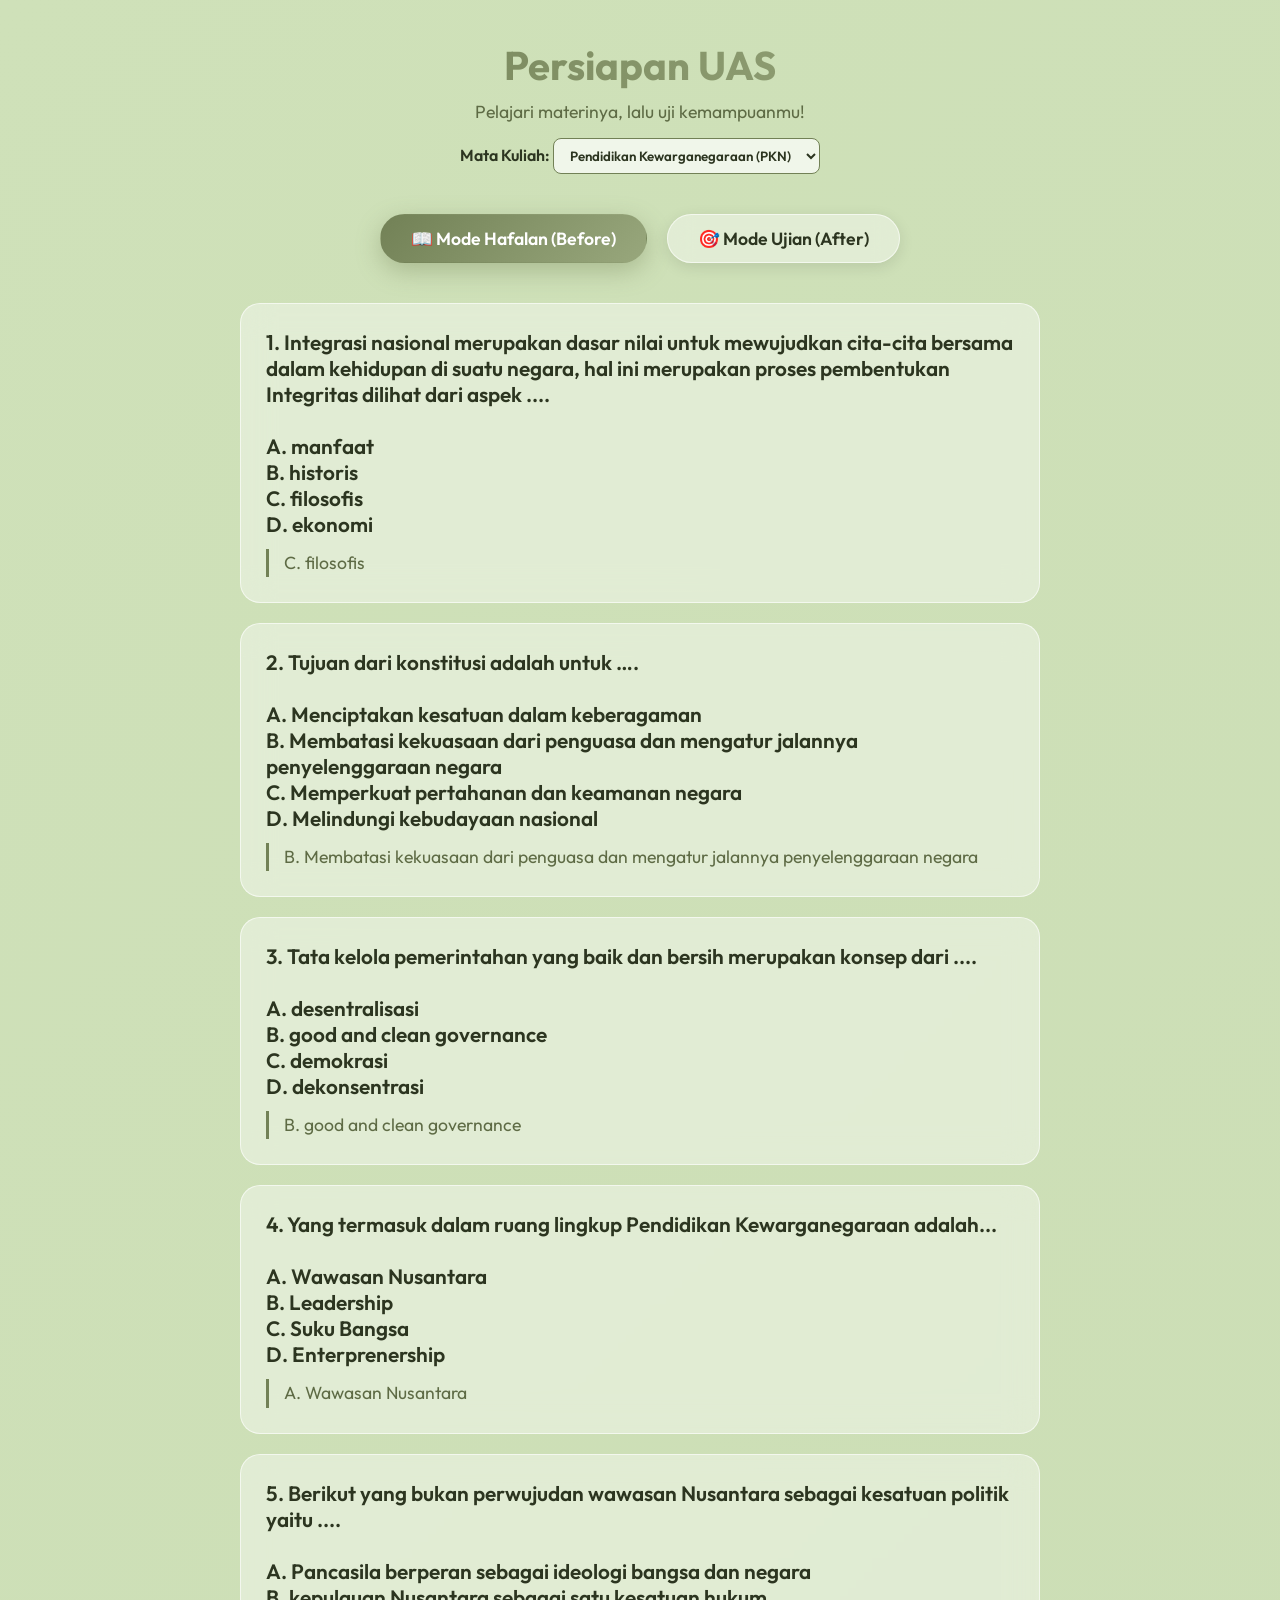
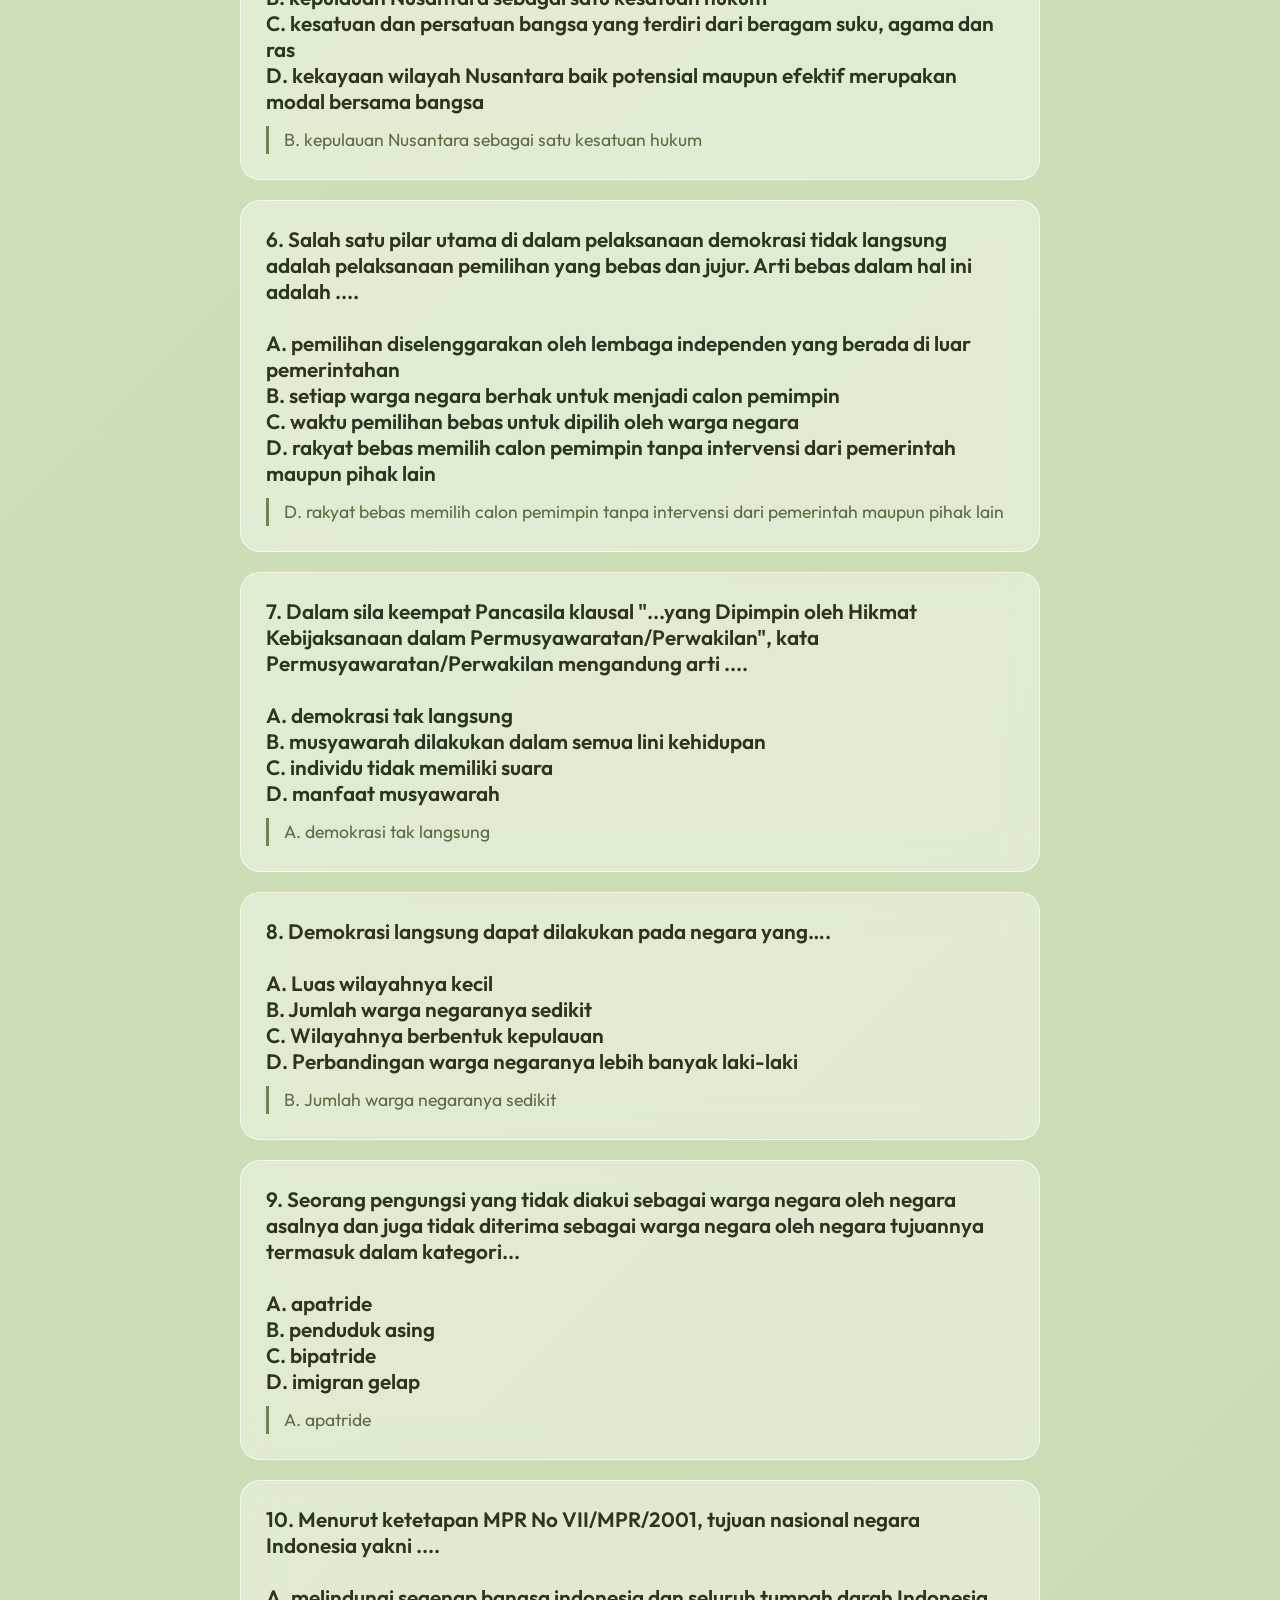
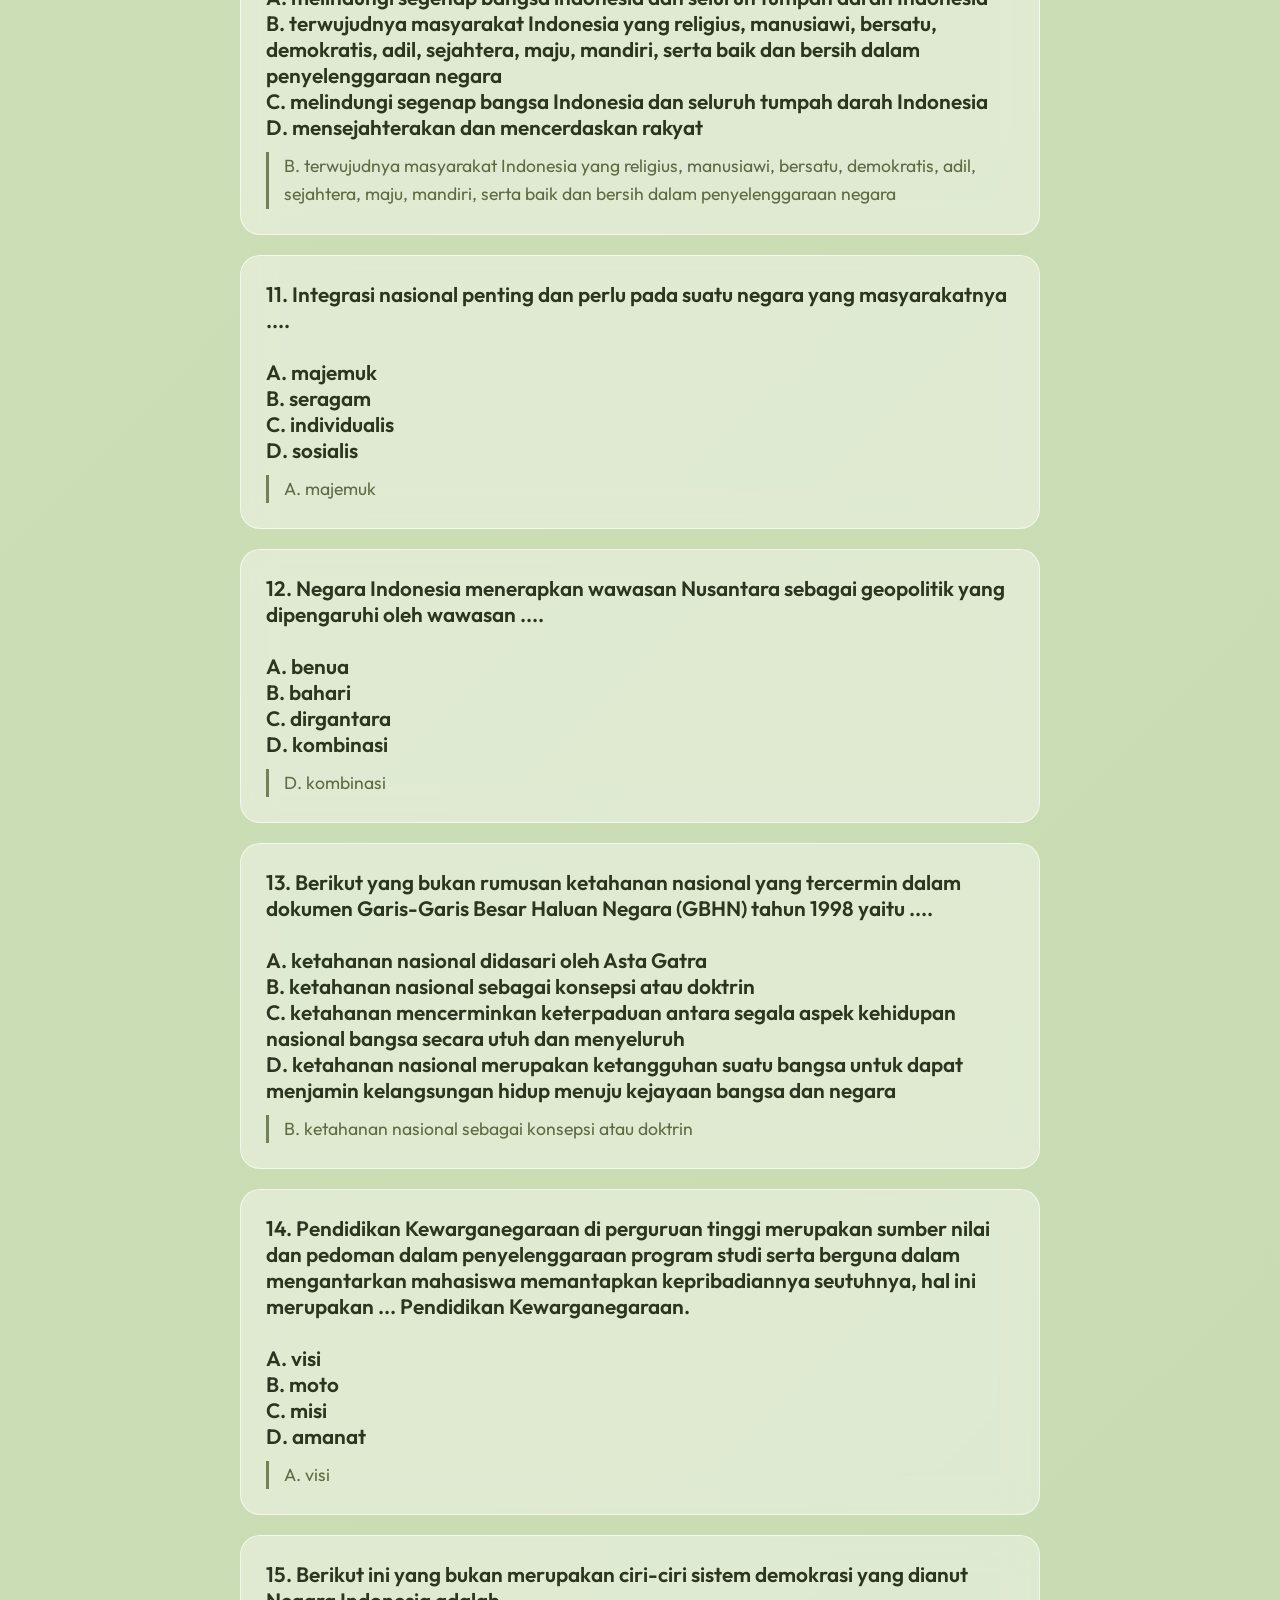
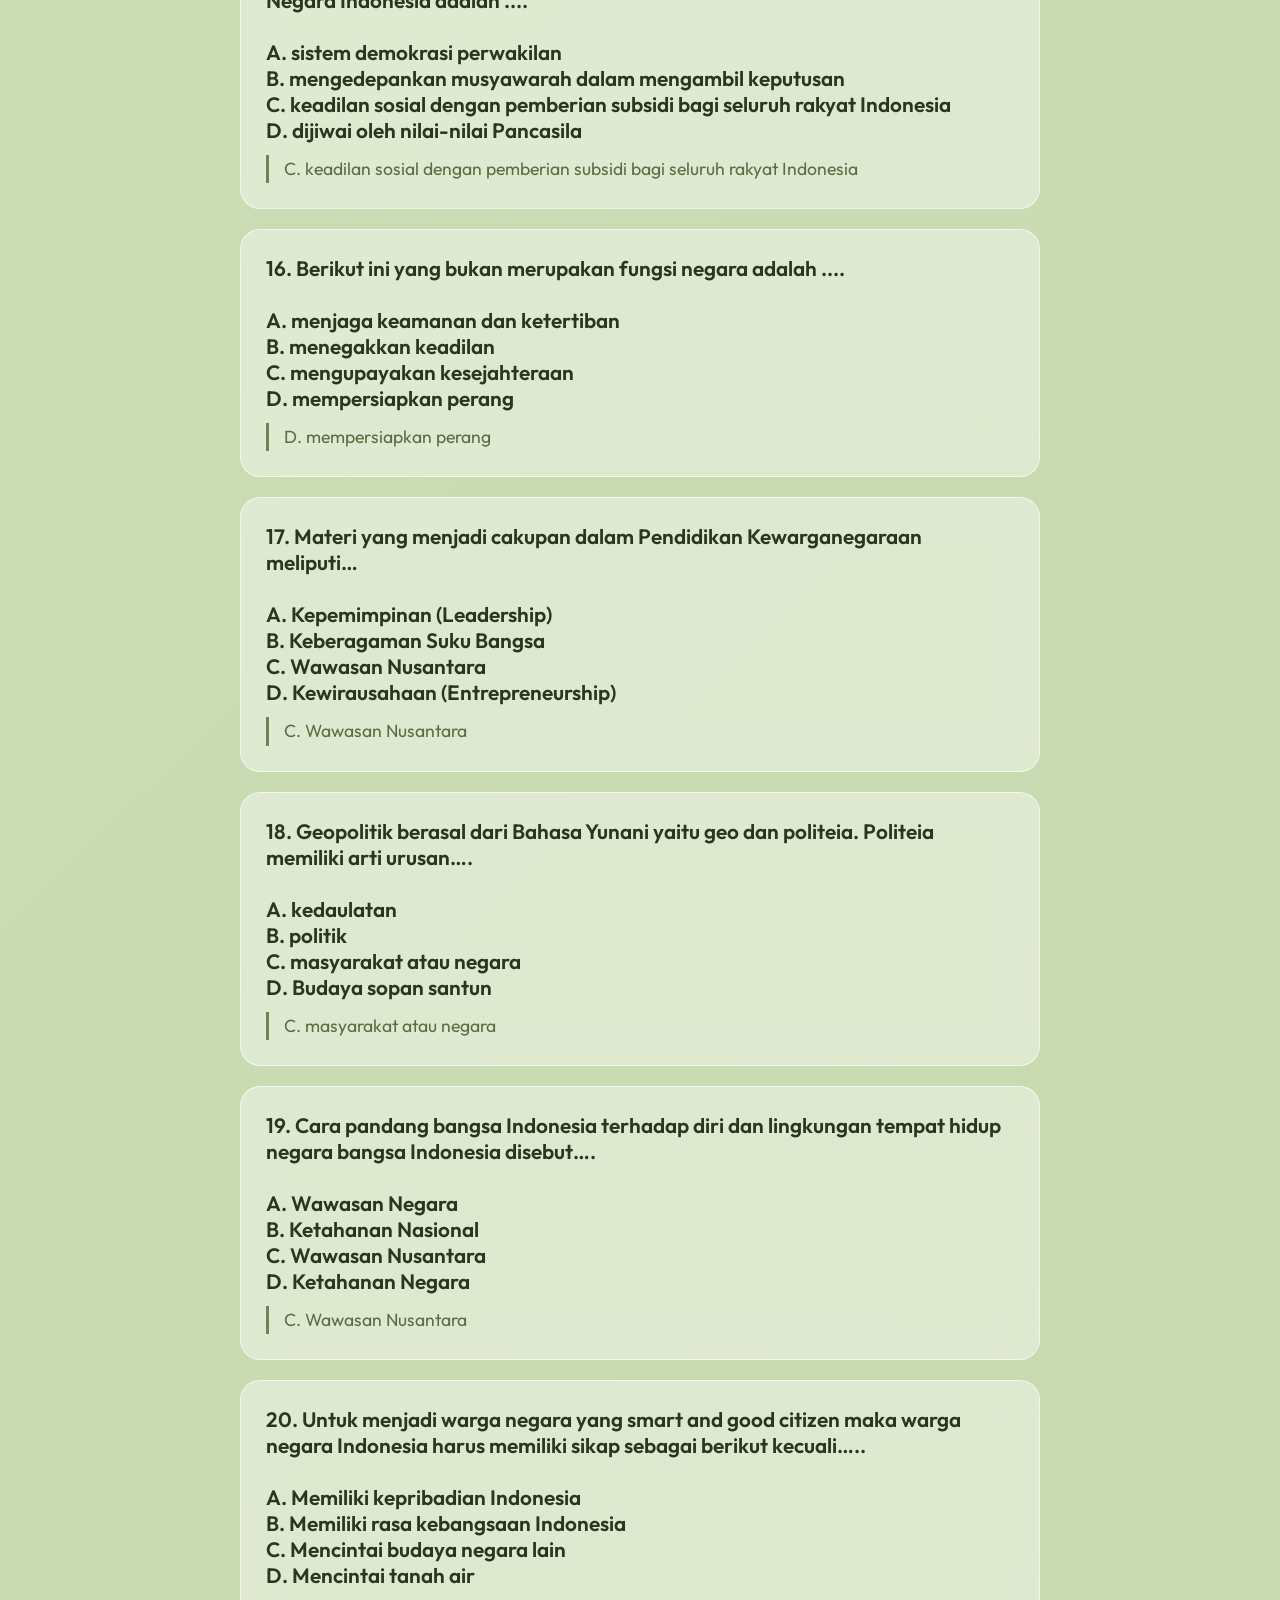
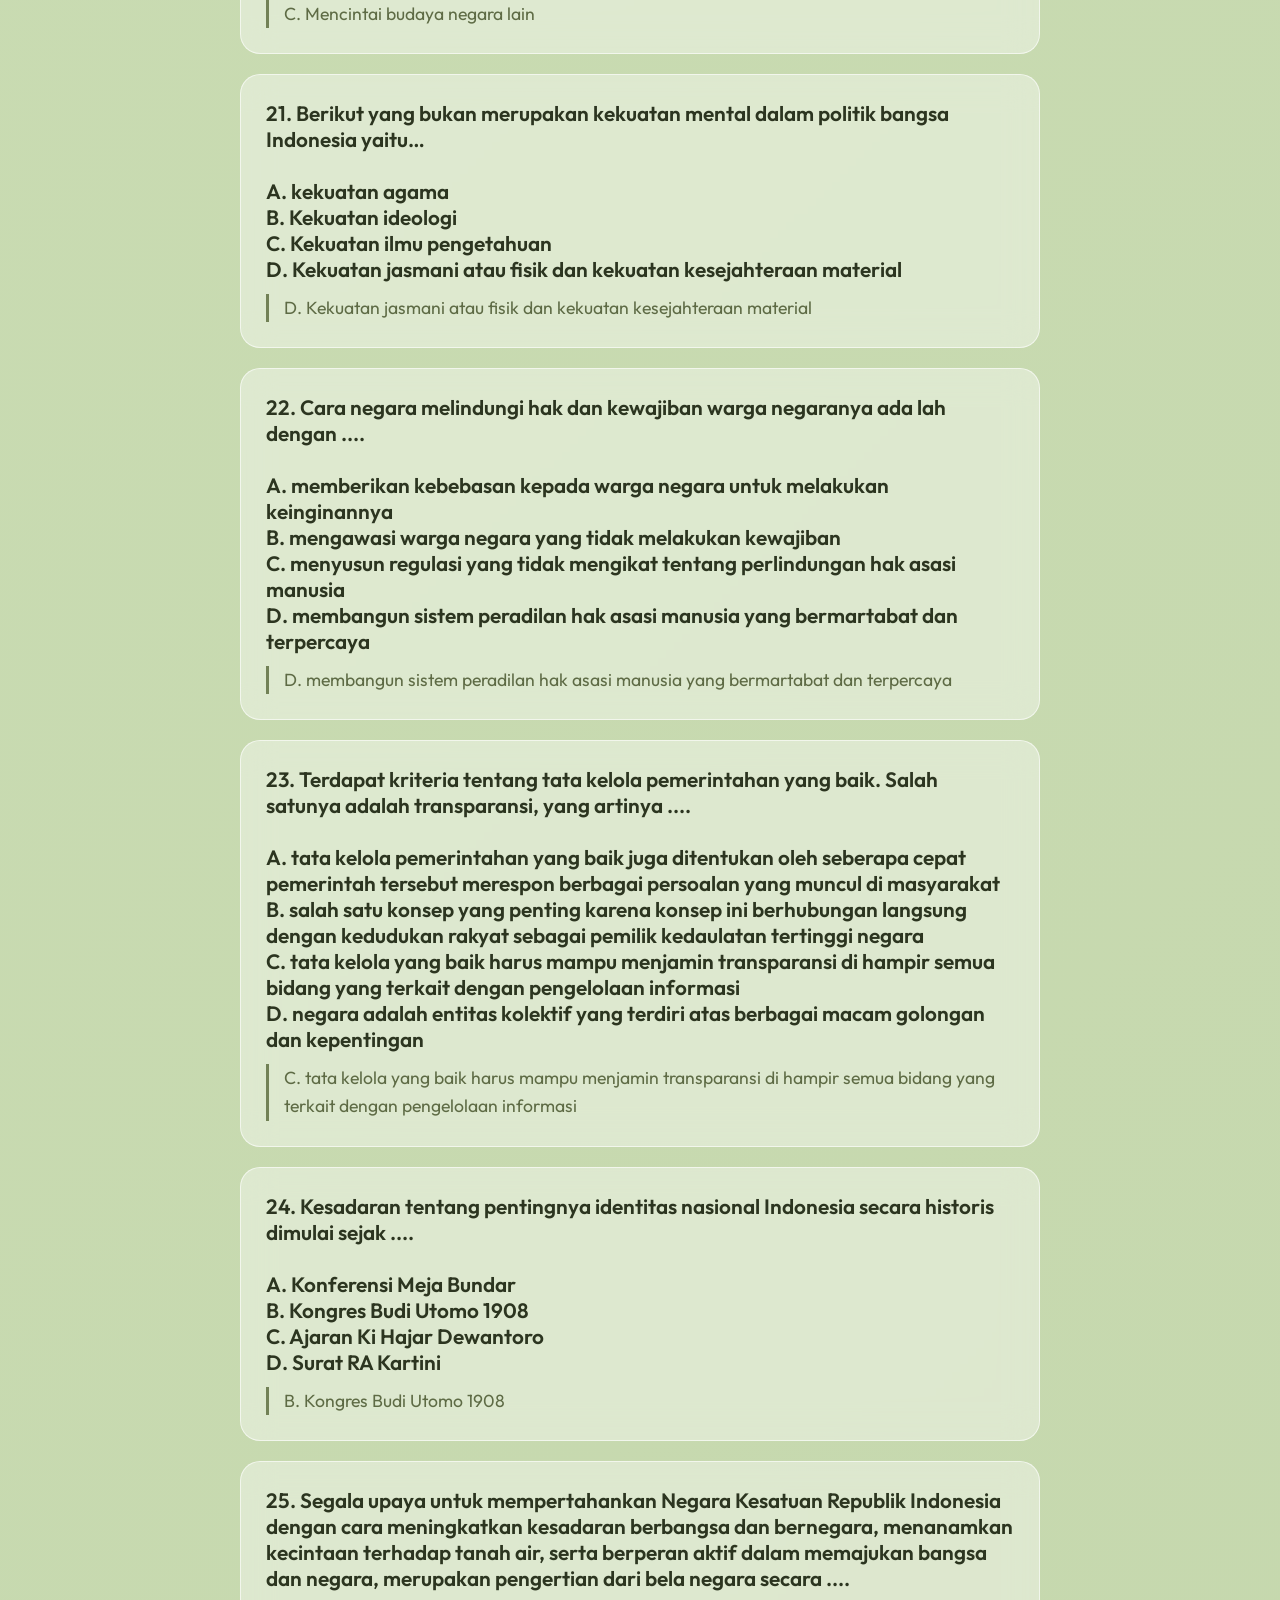
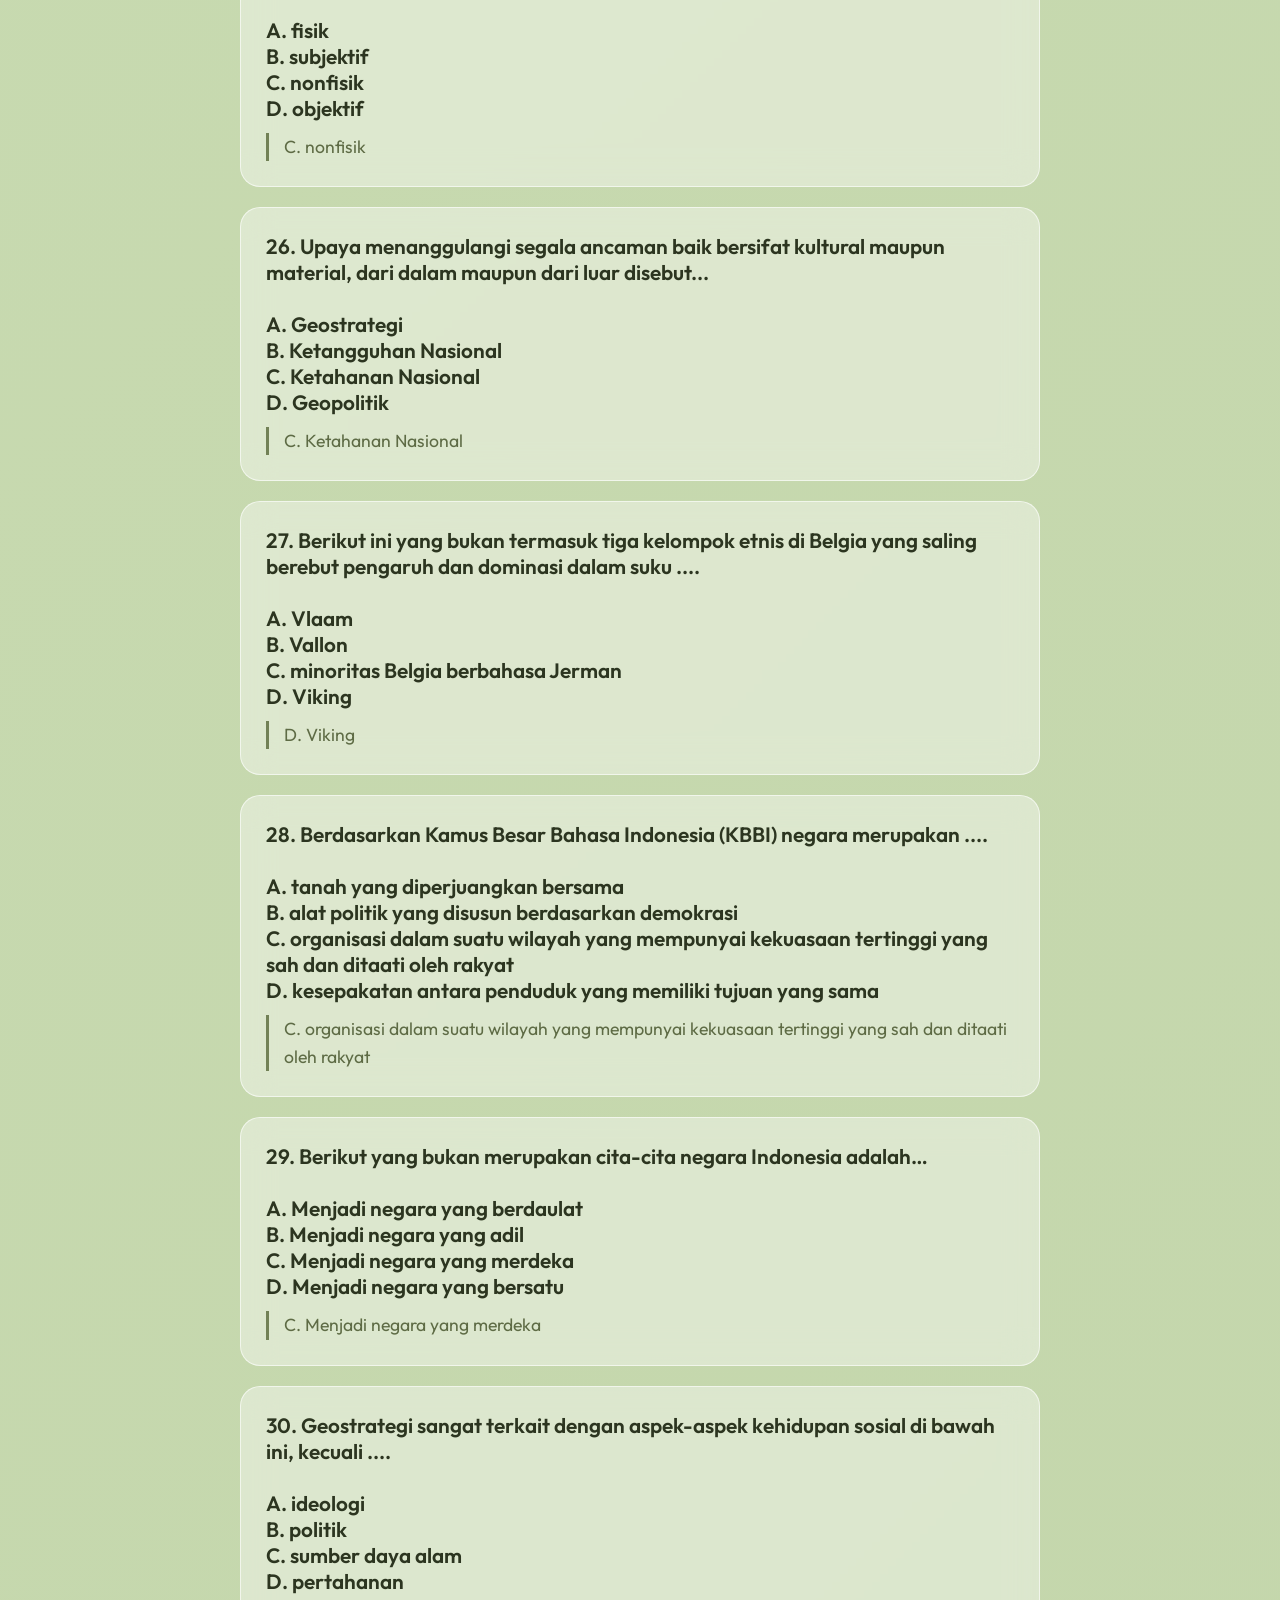
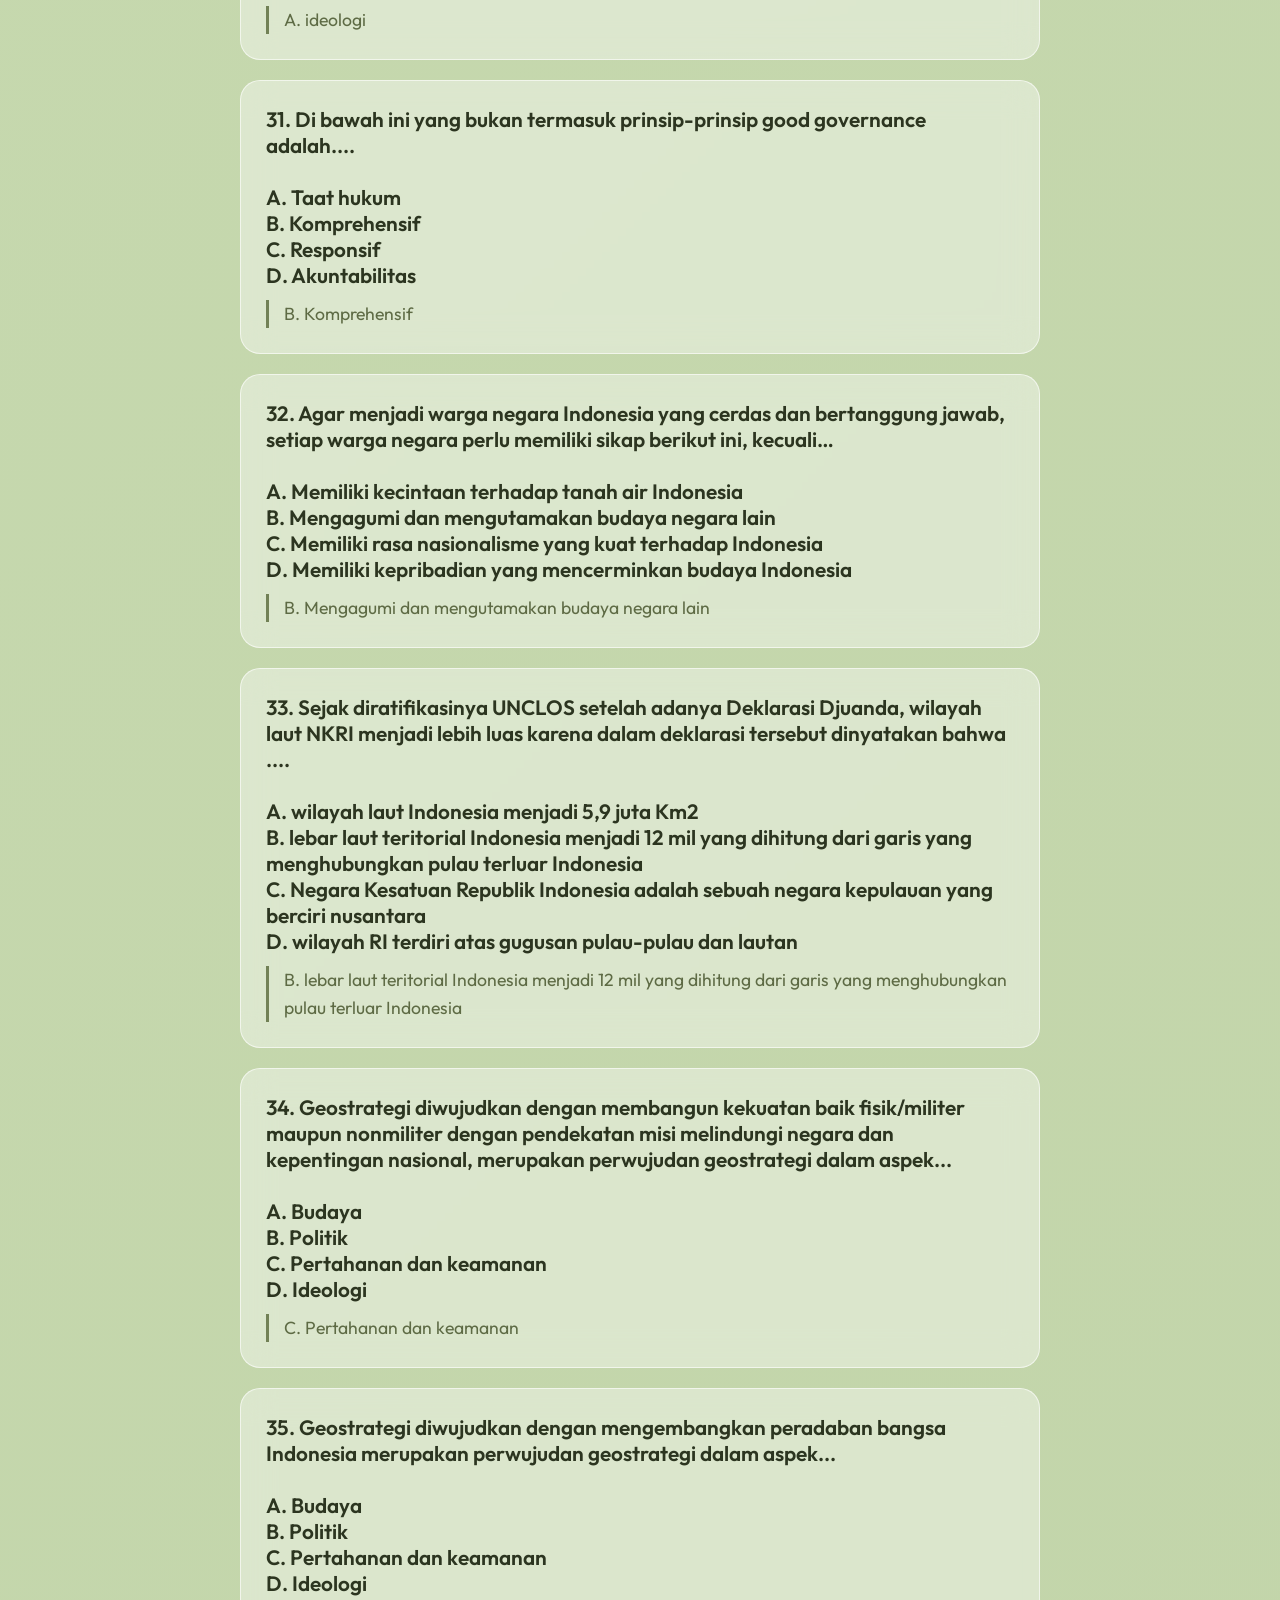
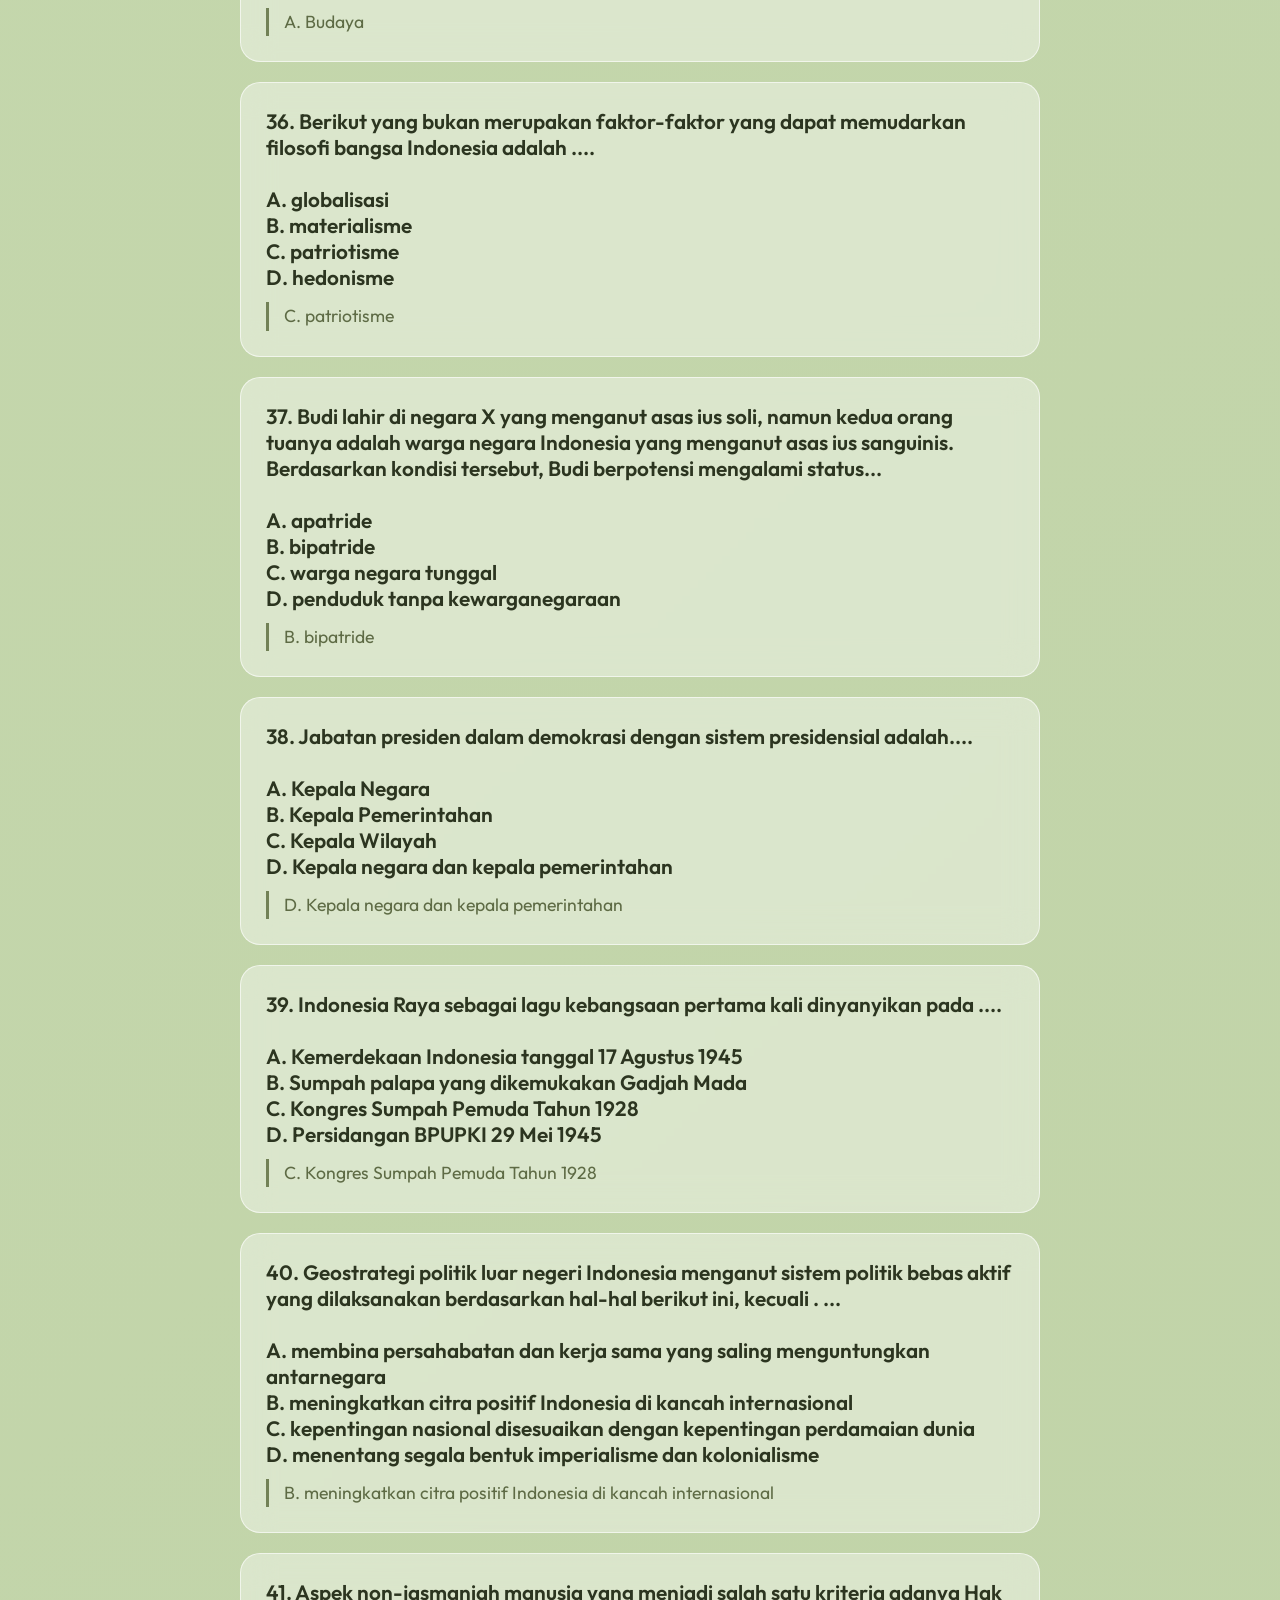
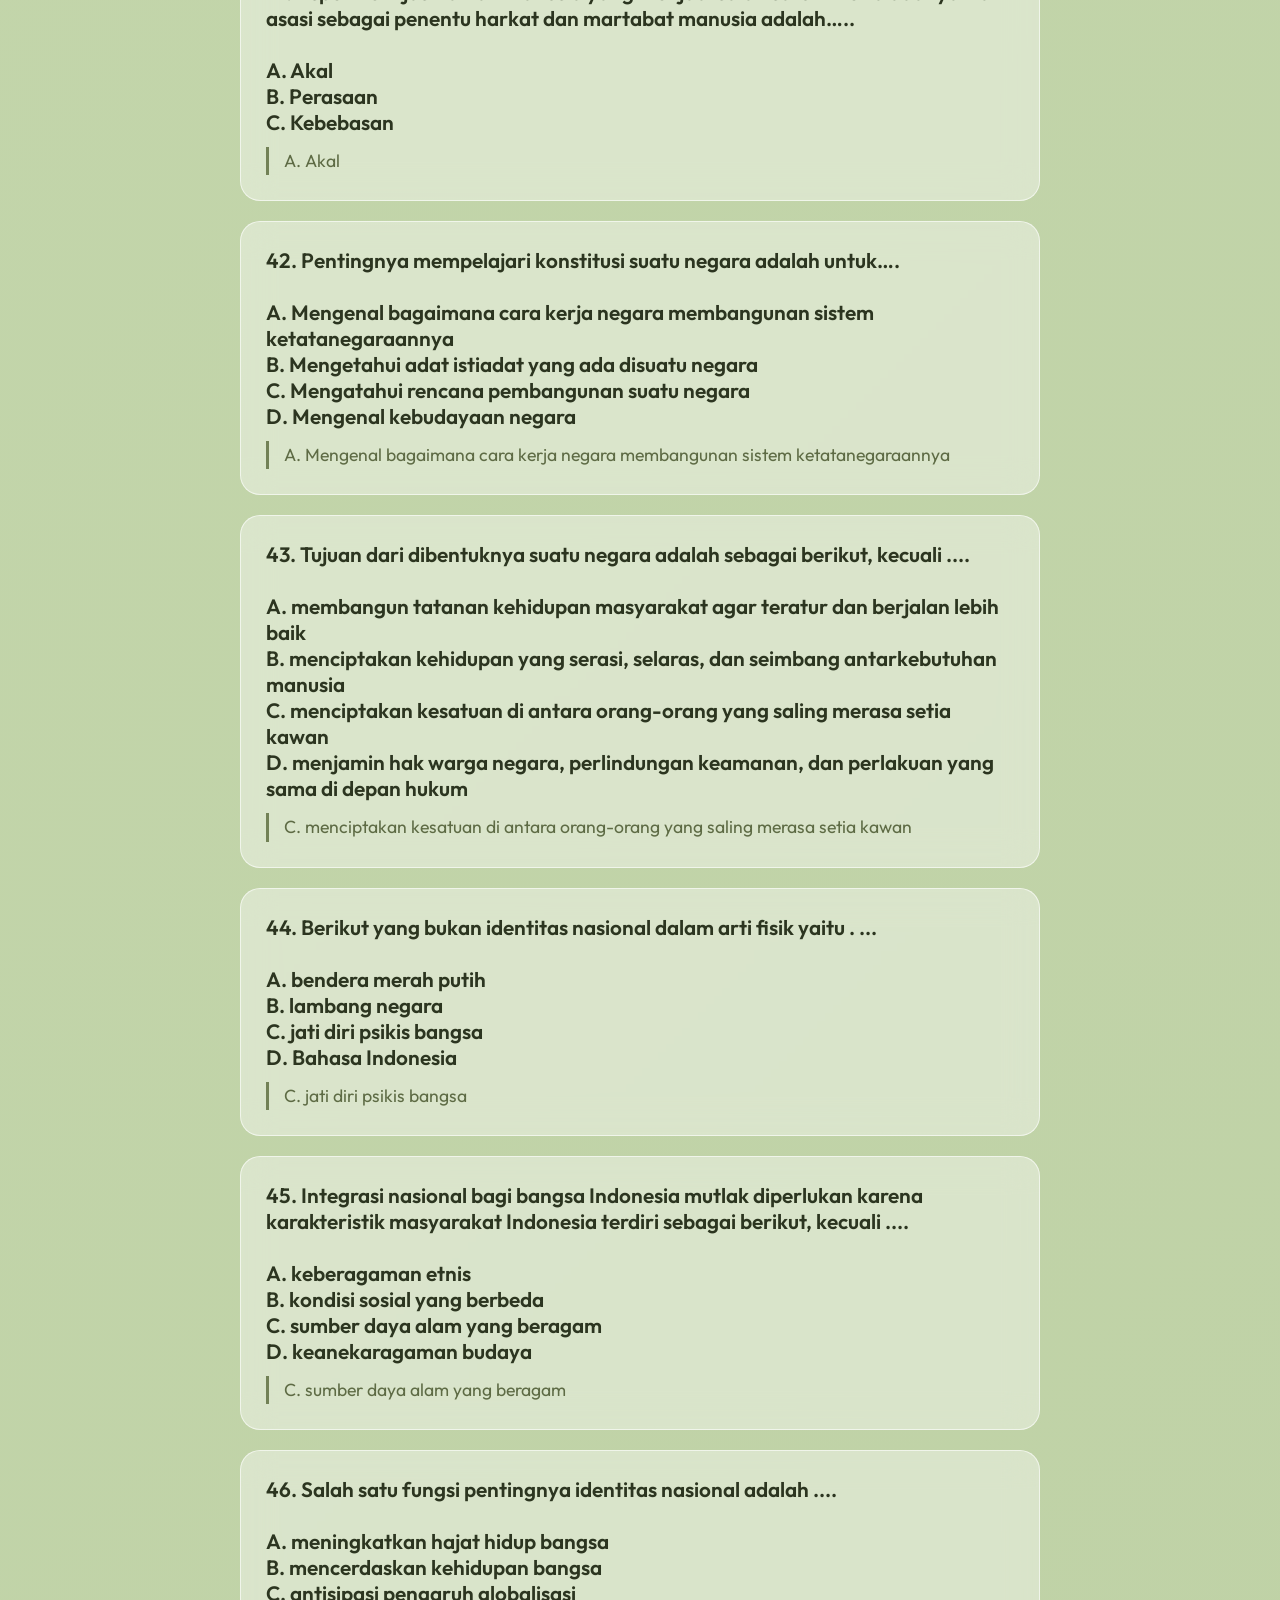
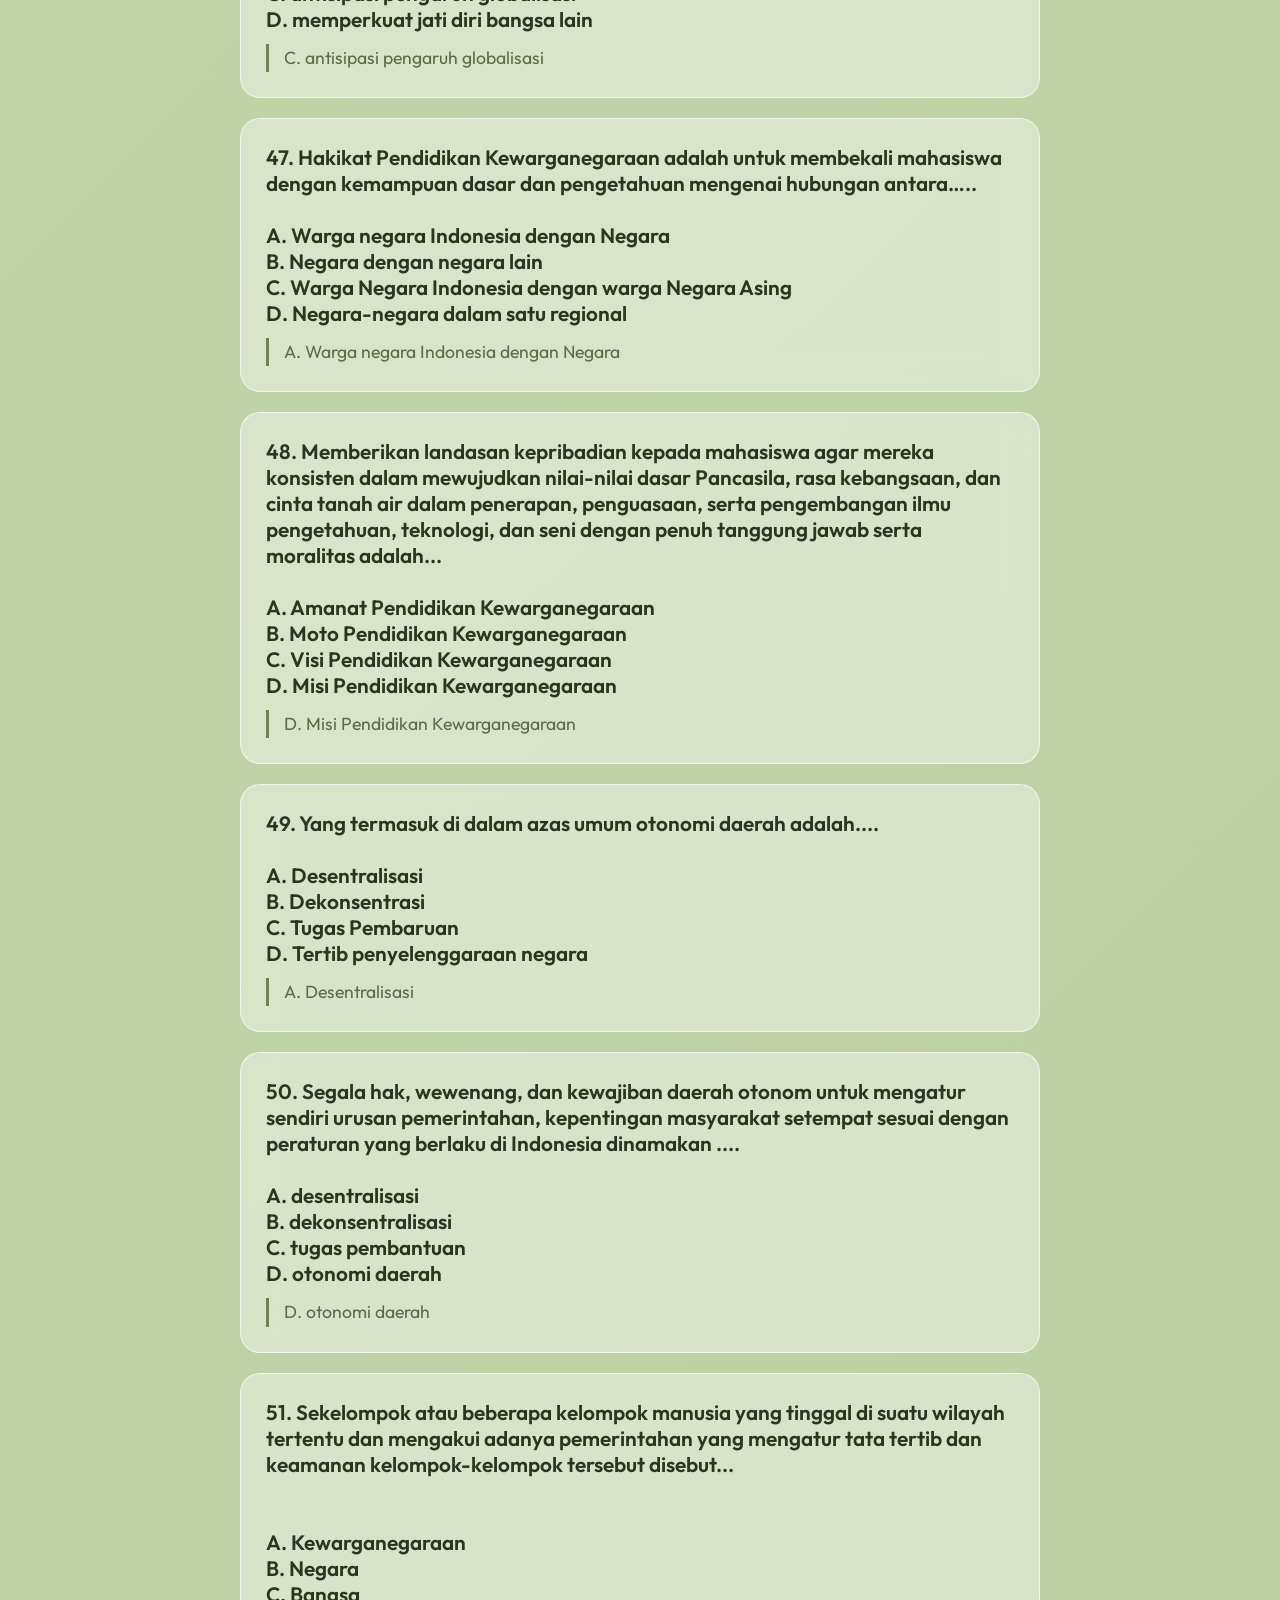
==== index.html @ 6b66a2c0 "Add Algoritma subject placeholder" ====
<!DOCTYPE html>
<html lang="id">
<head>
    <meta charset="UTF-8">
    <meta name="viewport" content="width=device-width, initial-scale=1.0">
    <title>Aplikasi Belajar UAS Matematika</title>
    <link href="https://fonts.googleapis.com/css2?family=Outfit:wght@300;400;600;700&display=swap" rel="stylesheet">
    <style>
        :root {
            --primary: #728156;
            --primary-hover: #88976C;
            --secondary: #98A77C;
            --bg-glass: rgba(255, 255, 255, 0.4);
            --border-glass: rgba(255, 255, 255, 0.6);
            --text-main: #2C3520;
            --text-muted: #5e6b45;
        }

        * {
            margin: 0;
            padding: 0;
            box-sizing: border-box;
            font-family: 'Outfit', sans-serif;
        }

        body {
            background: linear-gradient(-45deg, #E7F5DC, #CFE1B9, #B6C99B, #CFE1B9);
            background-size: 400% 400%;
            animation: gradientBG 15s ease infinite;
            color: var(--text-main);
            min-height: 100vh;
            display: flex;
            flex-direction: column;
            align-items: center;
            padding: 40px 20px;
            overflow-x: hidden;
        }

        @keyframes gradientBG {
            0% { background-position: 0% 50%; }
            50% { background-position: 100% 50%; }
            100% { background-position: 0% 50%; }
        }

        .container {
            width: 100%;
            max-width: 800px;
        }

        header {
            text-align: center;
            margin-bottom: 40px;
        }

        h1 {
            font-size: 2.5rem;
            font-weight: 700;
            margin-bottom: 10px;
            background: linear-gradient(to right, #728156, #98A77C);
            -webkit-background-clip: text;
            -webkit-text-fill-color: transparent;
        }

        p.subtitle {
            color: var(--text-muted);
            font-size: 1.1rem;
        }

        /* Toggle Container */
        .mode-toggle {
            display: flex;
            justify-content: center;
            gap: 20px;
            margin-bottom: 40px;
        }

        .btn {
            background: var(--bg-glass);
            backdrop-filter: blur(12px);
            border: 1px solid var(--border-glass);
            color: var(--text-main);
            padding: 12px 30px;
            border-radius: 30px;
            font-size: 1.1rem;
            font-weight: 600;
            cursor: pointer;
            transition: all 0.3s cubic-bezier(0.25, 0.8, 0.25, 1);
            box-shadow: 0 4px 15px rgba(0, 0, 0, 0.1);
        }

        .btn:hover {
            transform: translateY(-3px);
            box-shadow: 0 8px 25px rgba(0, 0, 0, 0.2);
            background: rgba(255, 255, 255, 0.15);
        }

        .btn.active {
            background: linear-gradient(135deg, var(--primary), var(--secondary));
            border-color: transparent;
            box-shadow: 0 8px 25px rgba(114, 129, 86, 0.4);
            color: #fff;
        }

        /* Content Areas */
        #mode-hafalan, #mode-ujian {
            display: none;
            animation: fadeIn 0.5s ease-out forwards;
        }

        #mode-hafalan.active, #mode-ujian.active {
            display: block;
        }

        @keyframes fadeIn {
            from { opacity: 0; transform: translateY(20px); }
            to { opacity: 1; transform: translateY(0); }
        }

        /* Hafalan Mode (List) */
        .qna-card {
            background: var(--bg-glass);
            backdrop-filter: blur(16px);
            border: 1px solid var(--border-glass);
            border-radius: 20px;
            padding: 25px;
            margin-bottom: 20px;
            transition: transform 0.3s ease;
        }

        .qna-card:hover {
            transform: scale(1.02);
            border-color: rgba(255, 255, 255, 0.3);
        }

        .question {
            white-space: pre-wrap;
            font-size: 1.3rem;
            font-weight: 600;
            color: var(--text-main);
            margin-bottom: 12px;
        }

        .answer {
            font-size: 1.1rem;
            color: var(--text-muted);
            line-height: 1.6;
            padding-left: 15px;
            border-left: 3px solid var(--primary);
        }

        /* Ujian Mode (Flashcard) */
        .flashcard-container {
            display: flex;
            flex-direction: column;
            align-items: center;
        }

        .flashcard {
            background: var(--bg-glass);
            backdrop-filter: blur(16px);
            border: 1px solid var(--border-glass);
            border-radius: 24px;
            padding: 40px;
            width: 100%;
            min-height: 300px;
            display: flex;
            flex-direction: column;
            justify-content: center;
            align-items: center;
            text-align: center;
            margin-bottom: 30px;
            position: relative;
            box-shadow: 0 10px 40px rgba(0,0,0,0.2);
        }

        .flashcard .q-text {
            white-space: pre-wrap;
            text-align: left;
            font-size: 1.8rem;
            font-weight: 600;
            margin-bottom: 30px;
        }

        .flashcard .a-text {
            font-size: 1.3rem;
            color: var(--text-main);
            line-height: 1.6;
            display: none;
            animation: fadeIn 0.4s ease-out;
            padding: 20px;
            background: rgba(255, 255, 255, 0.5);
            border-radius: 12px;
            width: 100%;
        }

        .flashcard .a-text.visible {
            display: block;
        }

        .controls {
            display: flex;
            gap: 15px;
            width: 100%;
            justify-content: center;
        }

        .btn-primary {
            background: linear-gradient(135deg, var(--primary), var(--secondary));
            border: none;
            color: #fff;
        }

        .btn-success { background: linear-gradient(135deg, #10b981, #059669); border: none; }
        .btn-danger { background: linear-gradient(135deg, #ef4444, #dc2626); border: none; }

        .hidden { display: none !important; }

        .progress {
            margin-bottom: 20px;
            font-size: 1.1rem;
            color: var(--text-muted);
            font-weight: 600;
        }

        /* Result Screen */
        .result-screen {
            text-align: center;
            padding: 40px;
        }

        .score-circle {
            width: 150px;
            height: 150px;
            border-radius: 50%;
            background: conic-gradient(var(--secondary) var(--progress), var(--bg-glass) 0deg);
            display: flex;
            align-items: center;
            justify-content: center;
            margin: 0 auto 30px;
            position: relative;
            box-shadow: 0 0 30px rgba(152, 167, 124, 0.4);
        }

        .score-circle::before {
            content: "";
            position: absolute;
            inset: 10px;
            background: #E7F5DC;
            border-radius: 50%;
            z-index: 1;
        }

        .score-value {
            position: relative;
            z-index: 2;
            font-size: 2.5rem;
            font-weight: 700;
        }

    </style>
</head>
<body>

    <div class="container">
        <header>
            <h1>Persiapan UAS</h1>
            <p class="subtitle">Pelajari materinya, lalu uji kemampuanmu!</p>
            <div style="margin-top: 15px;">
                <label for="subject-select" style="font-weight: 600; color: var(--text-main);">Mata Kuliah: </label>
                <select id="subject-select" onchange="changeSubject()" style="padding: 8px 12px; border-radius: 8px; border: 1px solid var(--primary); background: rgba(255, 255, 255, 0.7); color: var(--text-main); font-weight: 600; font-family: 'Outfit', sans-serif; cursor: pointer;">
                    <option value="PKN">Pendidikan Kewarganegaraan (PKN)</option>
                    <option value="MTK">Matematika (MTK)</option>
                    <option value="ALG">Algoritma (ALG)</option>
                </select>
            </div>
        </header>

        <div class="mode-toggle">
            <button class="btn active" id="btn-hafalan" onclick="switchMode('hafalan')">📖 Mode Hafalan (Before)</button>
            <button class="btn" id="btn-ujian" onclick="switchMode('ujian')">🎯 Mode Ujian (After)</button>
        </div>

        <!-- Mode Hafalan -->
        <div id="mode-hafalan" class="active">
            <div id="hafalan-list"></div>
        </div>

        <!-- Mode Ujian -->
        <div id="mode-ujian">
            <div class="flashcard-container" id="flashcard-ui">
                <div class="progress" id="quiz-progress">Soal 1 dari 10</div>
                <div class="live-score" style="margin-bottom: 20px; font-weight: bold; color: var(--text-main); display: flex; gap: 20px;">
                    <div>Hafal: <span id="live-score-benar" style="color: #10b981;">0</span></div>
                    <div>Lupa: <span id="live-score-salah" style="color: #ef4444;">0</span></div>
                </div>
                <div class="flashcard">
                    <div class="q-text" id="quiz-q">Pertanyaan muncul di sini?</div>
                    <div class="a-text" id="quiz-a">Jawaban akan muncul di sini.</div>
                </div>
                
                <div class="controls" id="controls-reveal">
                    <button class="btn btn-primary" onclick="revealAnswer()">Buka Jawaban 👀</button>
                </div>
                
                <div class="controls hidden" id="controls-judge">
                    <button class="btn btn-danger" onclick="nextQuestion(false)">Lupa ❌</button>
                    <button class="btn btn-success" onclick="nextQuestion(true)">Hafal ✅</button>
                </div>
            </div>

            <div class="result-screen hidden" id="result-ui">
                <div class="q-text" style="font-size: 2rem; margin-bottom: 20px;">Ujian Selesai! 🎉</div>
                <div class="score-circle" id="score-circle" style="--progress: 0%">
                    <div class="score-value" id="score-text">0%</div>
                </div>
                <p style="font-size: 1.2rem; margin-bottom: 30px;" id="score-message">Kamu berhasil mengingat 0 dari 0 soal.</p>
                <button class="btn btn-primary" onclick="startQuiz()">Ulangi Ujian 🔄</button>
            </div>
        </div>
    </div>

    <script>
        const allSoalData = {
            "PKN": [
    {
        "q": "1. Budi lahir di negara X yang menganut asas ius soli, namun kedua orang tuanya adalah warga negara Indonesia yang menganut asas ius sanguinis. Berdasarkan kondisi tersebut, Budi berpotensi mengalami status...\n\nA. apatride\nB. bipatride\nC. warga negara tunggal\nD. penduduk tanpa kewarganegaraan",
        "a": "B. bipatride"
    },
    {
        "q": "2. Seorang pengungsi yang tidak diakui sebagai warga negara oleh negara asalnya dan juga tidak diterima sebagai warga negara oleh negara tujuannya termasuk dalam kategori...\n\nA. apatride\nB. penduduk asing\nC. bipatride\nD. imigran gelap",
        "a": "A. apatride"
    },
    {
        "q": "3. Tata kelola pemerintahan yang baik dan bersih merupakan konsep dari ....\n\nA. desentralisasi\nB. good and clean governance\nC. demokrasi\nD. dekonsentrasi",
        "a": "B. good and clean governance"
    },
    {
        "q": "4. Pendidikan Kewarganegaraan di perguruan tinggi merupakan sumber nilai dan pedoman dalam penyelenggaraan program studi serta berguna dalam mengantarkan mahasiswa memantapkan kepribadiannya seutuhnya, hal ini merupakan ... Pendidikan Kewarganegaraan.\n\nA. visi\nB. moto\nC. misi\nD. amanat",
        "a": "A. visi"
    },
    {
        "q": "5. Berikut ini yang bukan termasuk tiga kelompok etnis di Belgia yang saling berebut pengaruh dan dominasi dalam suku ....\n\nA. Vlaam\nB. Vallon\nC. minoritas Belgia berbahasa Jerman\nD. Viking",
        "a": "D. Viking"
    },
    {
        "q": "6. Segala upaya untuk mempertahankan Negara Kesatuan Republik Indonesia dengan cara meningkatkan kesadaran berbangsa dan bernegara, menanamkan kecintaan terhadap tanah air, serta berperan aktif dalam memajukan bangsa dan negara, merupakan pengertian dari bela negara secara ....\n\nA. fisik\nB. subjektif\nC. nonfisik\nD. objektif",
        "a": "C. nonfisik"
    },
    {
        "q": "7. Integrasi nasional penting dan perlu pada suatu negara yang masyarakatnya ....\n\nA. majemuk\nB. seragam\nC. individualis\nD. sosialis",
        "a": "A. majemuk"
    },
    {
        "q": "8. Negara Indonesia menerapkan wawasan Nusantara sebagai geopolitik yang dipengaruhi oleh wawasan ....\n\nA. benua\nB. bahari\nC. dirgantara\nD. kombinasi",
        "a": "D. kombinasi"
    },
    {
        "q": "9. Membantu mahasiswa memantapkan kepribadiannya agar secara konsisten mampu mewujudkan nilai-nilai dasar Pancasila, rasa kebangsaan dan cinta tanah air dalam menguasai, menerapkan dan mengembangkan ilmu pengetahuan, teknologi dan seni dengan rasa tanggungjawab dan bermoral, merupakan .... Pendidikan Kewarganegaraan.\n\nA. visi\nB. moto\nC. misi\nD. amanat",
        "a": "C. misi"
    },
    {
        "q": "10. Integrasi nasional bagi bangsa Indonesia mutlak diperlukan karena karakteristik masyarakat Indonesia terdiri sebagai berikut, kecuali ....\n\nA. keberagaman etnis\nB. kondisi sosial yang berbeda\nC. sumber daya alam yang beragam\nD. keanekaragaman budaya",
        "a": "C. sumber daya alam yang beragam"
    },
    {
        "q": "11. Tujuan dari konstitusi adalah untuk ….\n\nA. Menciptakan kesatuan dalam keberagaman\nB. Membatasi kekuasaan dari penguasa dan mengatur jalannya penyelenggaraan negara\nC. Memperkuat pertahanan dan keamanan negara\nD. Melindungi kebudayaan nasional",
        "a": "B. Membatasi kekuasaan dari penguasa dan mengatur jalannya penyelenggaraan negara"
    },
    {
        "q": "12. Pentingnya mempelajari konstitusi suatu negara adalah untuk….\n\nA. Mengenal bagaimana cara kerja negara membangunan sistem ketatanegaraannya\nB. Mengetahui adat istiadat yang ada disuatu negara\nC. Mengatahui rencana pembangunan suatu negara\nD. Mengenal kebudayaan negara",
        "a": "A. Mengenal bagaimana cara kerja negara membangunan sistem ketatanegaraannya"
    },
    {
        "q": "13. Berikut yang bukan merupakan cita-cita negara Indonesia adalah…\n\nA. Menjadi negara yang berdaulat\nB. Menjadi negara yang adil\nC. Menjadi negara yang merdeka\nD. Menjadi negara yang bersatu",
        "a": "C. Menjadi negara yang merdeka"
    },
    {
        "q": "14. Di bawah ini yang bukan termasuk prinsip-prinsip good governance adalah....\n\nA. Taat hukum\nB. Komprehensif\nC. Responsif\nD. Akuntabilitas",
        "a": "B. Komprehensif"
    },
    {
        "q": "15. Yang termasuk di dalam azas umum otonomi daerah adalah....\n\nA. Desentralisasi\nB. Dekonsentrasi\nC. Tugas Pembaruan\nD. Tertib penyelenggaraan negara",
        "a": "A. Desentralisasi"
    },
    {
        "q": "16. Geostrategi politik luar negeri Indonesia menganut sistem politik bebas aktif yang dilaksanakan berdasarkan hal-hal berikut ini, kecuali . ...\n\nA. membina persahabatan dan kerja sama yang saling menguntungkan antarnegara\nB. meningkatkan citra positif Indonesia di kancah internasional\nC. kepentingan nasional disesuaikan dengan kepentingan perdamaian dunia\nD. menentang segala bentuk imperialisme dan kolonialisme",
        "a": "B. meningkatkan citra positif Indonesia di kancah internasional"
    },
    {
        "q": "17. Cara negara melindungi hak dan kewajiban warga negaranya ada lah dengan ....\n\nA. memberikan kebebasan kepada warga negara untuk melakukan keinginannya\nB. mengawasi warga negara yang tidak melakukan kewajiban\nC. menyusun regulasi yang tidak mengikat tentang perlindungan hak asasi manusia\nD. membangun sistem peradilan hak asasi manusia yang bermartabat dan terpercaya",
        "a": "D. membangun sistem peradilan hak asasi manusia yang bermartabat dan terpercaya"
    },
    {
        "q": "18. Geostrategi sangat terkait dengan aspek-aspek kehidupan sosial di bawah ini, kecuali ....\n\nA. ideologi\nB. politik\nC. sumber daya alam\nD. pertahanan",
        "a": "A. ideologi"
    },
    {
        "q": "19. Berikut ini yang bukan merupakan ciri-ciri sistem demokrasi yang dianut Negara Indonesia adalah ....\n\nA. sistem demokrasi perwakilan\nB. mengedepankan musyawarah dalam mengambil keputusan\nC. keadilan sosial dengan pemberian subsidi bagi seluruh rakyat Indonesia\nD. dijiwai oleh nilai-nilai Pancasila",
        "a": "C. keadilan sosial dengan pemberian subsidi bagi seluruh rakyat Indonesia"
    },
    {
        "q": "20. Berdasarkan Kamus Besar Bahasa Indonesia (KBBI) negara merupakan ....\n\nA. tanah yang diperjuangkan bersama\nB. alat politik yang disusun berdasarkan demokrasi\nC. organisasi dalam suatu wilayah yang mempunyai kekuasaan tertinggi yang sah dan ditaati oleh rakyat\nD. kesepakatan antara penduduk yang memiliki tujuan yang sama",
        "a": "C. organisasi dalam suatu wilayah yang mempunyai kekuasaan tertinggi yang sah dan ditaati oleh rakyat"
    },
    {
        "q": "21. Berikut yang bukan perwujudan wawasan Nusantara sebagai kesatuan politik yaitu ....\n\nA. Pancasila berperan sebagai ideologi bangsa dan negara\nB. kepulauan Nusantara sebagai satu kesatuan hukum\nC. kesatuan dan persatuan bangsa yang terdiri dari beragam suku, agama dan ras\nD. kekayaan wilayah Nusantara baik potensial maupun efektif merupakan modal bersama bangsa",
        "a": "B. kepulauan Nusantara sebagai satu kesatuan hukum"
    },
    {
        "q": "22. Berikut yang bukan rumusan ketahanan nasional yang tercermin dalam dokumen Garis-Garis Besar Haluan Negara (GBHN) tahun 1998 yaitu ....\n\nA. ketahanan nasional didasari oleh Asta Gatra\nB. ketahanan nasional sebagai konsepsi atau doktrin\nC. ketahanan mencerminkan keterpaduan antara segala aspek kehidupan nasional bangsa secara utuh dan menyeluruh\nD. ketahanan nasional merupakan ketangguhan suatu bangsa untuk dapat menjamin kelangsungan hidup menuju kejayaan bangsa dan negara",
        "a": "B. ketahanan nasional sebagai konsepsi atau doktrin"
    },
    {
        "q": "23. Salah satu pilar utama di dalam pelaksanaan demokrasi tidak langsung adalah pelaksanaan pemilihan yang bebas dan jujur. Arti bebas dalam hal ini adalah ....\n\nA. pemilihan diselenggarakan oleh lembaga independen yang berada di luar pemerintahan\nB. setiap warga negara berhak untuk menjadi calon pemimpin\nC. waktu pemilihan bebas untuk dipilih oleh warga negara\nD. rakyat bebas memilih calon pemimpin tanpa intervensi dari pemerintah maupun pihak lain",
        "a": "D. rakyat bebas memilih calon pemimpin tanpa intervensi dari pemerintah maupun pihak lain"
    },
    {
        "q": "24. Berikut yang bukan merupakan faktor-faktor yang dapat memudarkan filosofi bangsa Indonesia adalah ....\n\nA. globalisasi\nB. materialisme\nC. patriotisme\nD. hedonisme",
        "a": "C. patriotisme"
    },
    {
        "q": "25. Indonesia Raya sebagai lagu kebangsaan pertama kali dinyanyikan pada ....\n\nA. Kemerdekaan Indonesia tanggal 17 Agustus 1945\nB. Sumpah palapa yang dikemukakan Gadjah Mada\nC. Kongres Sumpah Pemuda Tahun 1928\nD. Persidangan BPUPKI 29 Mei 1945",
        "a": "C. Kongres Sumpah Pemuda Tahun 1928"
    },
    {
        "q": "26. Berikut yang bukan identitas nasional dalam arti fisik yaitu . ...\n\nA. bendera merah putih\nB. lambang negara\nC. jati diri psikis bangsa\nD. Bahasa Indonesia",
        "a": "C. jati diri psikis bangsa"
    },
    {
        "q": "27. Tujuan dari dibentuknya suatu negara adalah sebagai berikut, kecuali ....\n\nA. membangun tatanan kehidupan masyarakat agar teratur dan berjalan lebih baik\nB. menciptakan kehidupan yang serasi, selaras, dan seimbang antarkebutuhan manusia\nC. menciptakan kesatuan di antara orang-orang yang saling merasa setia kawan\nD. menjamin hak warga negara, perlindungan keamanan, dan perlakuan yang sama di depan hukum",
        "a": "C. menciptakan kesatuan di antara orang-orang yang saling merasa setia kawan"
    },
    {
        "q": "28. Berikut ini yang bukan merupakan fungsi negara adalah ....\n\nA. menjaga keamanan dan ketertiban\nB. menegakkan keadilan\nC. mengupayakan kesejahteraan\nD. mempersiapkan perang",
        "a": "D. mempersiapkan perang"
    },
    {
        "q": "29. Segala hak, wewenang, dan kewajiban daerah otonom untuk mengatur sendiri urusan pemerintahan, kepentingan masyarakat setempat sesuai dengan peraturan yang berlaku di Indonesia dinamakan ....\n\nA. desentralisasi\nB. dekonsentralisasi\nC. tugas pembantuan\nD. otonomi daerah",
        "a": "D. otonomi daerah"
    },
    {
        "q": "30. Sejak diratifikasinya UNCLOS setelah adanya Deklarasi Djuanda, wilayah laut NKRI menjadi lebih luas karena dalam deklarasi tersebut dinyatakan bahwa ....\n\nA. wilayah laut Indonesia menjadi 5,9 juta Km2\nB. lebar laut teritorial Indonesia menjadi 12 mil yang dihitung dari garis yang menghubungkan pulau terluar Indonesia\nC. Negara Kesatuan Republik Indonesia adalah sebuah negara kepulauan yang berciri nusantara\nD. wilayah RI terdiri atas gugusan pulau-pulau dan lautan",
        "a": "B. lebar laut teritorial Indonesia menjadi 12 mil yang dihitung dari garis yang menghubungkan pulau terluar Indonesia"
    },
    {
        "q": "31. Integrasi nasional merupakan dasar nilai untuk mewujudkan cita-cita bersama dalam kehidupan di suatu negara, hal ini merupakan proses pembentukan Integritas dilihat dari aspek ....\n\nA. manfaat\nB. historis\nC. filosofis\nD. ekonomi",
        "a": "C. filosofis"
    },
    {
        "q": "32. Kesadaran tentang pentingnya identitas nasional Indonesia secara historis dimulai sejak ....\n\nA. Konferensi Meja Bundar\nB. Kongres Budi Utomo 1908\nC. Ajaran Ki Hajar Dewantoro\nD. Surat RA Kartini",
        "a": "B. Kongres Budi Utomo 1908"
    },
    {
        "q": "33. Salah satu fungsi pentingnya identitas nasional adalah ....\n\nA. meningkatkan hajat hidup bangsa\nB. mencerdaskan kehidupan bangsa\nC. antisipasi pengaruh globalisasi\nD. memperkuat jati diri bangsa lain",
        "a": "C. antisipasi pengaruh globalisasi"
    },
    {
        "q": "34. Menurut ketetapan MPR No VII/MPR/2001, tujuan nasional negara Indonesia yakni ....\n\nA. melindungi segenap bangsa indonesia dan seluruh tumpah darah Indonesia\nB. terwujudnya masyarakat Indonesia yang religius, manusiawi, bersatu, demokratis, adil, sejahtera, maju, mandiri, serta baik dan bersih dalam penyelenggaraan negara\nC. melindungi segenap bangsa Indonesia dan seluruh tumpah darah Indonesia\nD. mensejahterakan dan mencerdaskan rakyat",
        "a": "B. terwujudnya masyarakat Indonesia yang religius, manusiawi, bersatu, demokratis, adil, sejahtera, maju, mandiri, serta baik dan bersih dalam penyelenggaraan negara"
    },
    {
        "q": "35. Terdapat kriteria tentang tata kelola pemerintahan yang baik. Salah satunya adalah transparansi, yang artinya ....\n\nA. tata kelola pemerintahan yang baik juga ditentukan oleh seberapa cepat pemerintah tersebut merespon berbagai persoalan yang muncul di masyarakat\nB. salah satu konsep yang penting karena konsep ini berhubungan langsung dengan kedudukan rakyat sebagai pemilik kedaulatan tertinggi negara\nC. tata kelola yang baik harus mampu menjamin transparansi di hampir semua bidang yang terkait dengan pengelolaan informasi\nD. negara adalah entitas kolektif yang terdiri atas berbagai macam golongan dan kepentingan",
        "a": "C. tata kelola yang baik harus mampu menjamin transparansi di hampir semua bidang yang terkait dengan pengelolaan informasi"
    },
    {
        "q": "36. Dalam sila keempat Pancasila klausal \"...yang Dipimpin oleh Hikmat Kebijaksanaan dalam Permusyawaratan/Perwakilan\", kata Permusyawaratan/Perwakilan mengandung arti ....\n\nA. demokrasi tak langsung\nB. musyawarah dilakukan dalam semua lini kehidupan\nC. individu tidak memiliki suara\nD. manfaat musyawarah",
        "a": "A. demokrasi tak langsung"
    },
    {
        "q": "37. Hakikat Pendidikan Kewarganegaraan adalah untuk membekali mahasiswa dengan kemampuan dasar dan pengetahuan mengenai hubungan antara…..\n\nA. Warga negara Indonesia dengan Negara\nB. Negara dengan negara lain\nC. Warga Negara Indonesia dengan warga Negara Asing\nD. Negara-negara dalam satu regional",
        "a": "A. Warga negara Indonesia dengan Negara"
    },
    {
        "q": "38. Untuk menjadi warga negara yang smart and good citizen maka warga negara Indonesia harus memiliki sikap sebagai berikut kecuali…..\n\nA. Memiliki kepribadian Indonesia\nB. Memiliki rasa kebangsaan Indonesia\nC. Mencintai budaya negara lain\nD. Mencintai tanah air",
        "a": "C. Mencintai budaya negara lain"
    },
    {
        "q": "39. Yang termasuk dalam ruang lingkup Pendidikan Kewarganegaraan adalah...\n\nA. Wawasan Nusantara\nB. Leadership\nC. Suku Bangsa\nD. Enterprenership",
        "a": "A. Wawasan Nusantara"
    },
    {
        "q": "40. Berikut yang bukan unsur wawasan Nusantara Indonesia adalah….\n\nA. Negara kepulauan (Archipelago State) dengan jumlah 17.508 pulau\nB. Berada pada iklim subtropis dengan dua musim\nC. Menjadi pertemuan dua jalur pegunungan yaitu Mediterania dan Sirkum Pasifik\nD. Wilayah yang subur dan habittable (dapat dihuni)",
        "a": "B. Berada pada iklim subtropis dengan dua musim"
    },
    {
        "q": "41. Berikut yang bukan merupakan kekuatan mental dalam politik bangsa Indonesia yaitu…\n\nA. kekuatan agama\nB. Kekuatan ideologi\nC. Kekuatan ilmu pengetahuan\nD. Kekuatan jasmani atau fisik dan kekuatan kesejahteraan material",
        "a": "D. Kekuatan jasmani atau fisik dan kekuatan kesejahteraan material"
    },
    {
        "q": "42. Cara pandang bangsa Indonesia terhadap diri dan lingkungan tempat hidup negara bangsa Indonesia disebut….\n\nA. Wawasan Negara\nB. Ketahanan Nasional\nC. Wawasan Nusantara\nD. Ketahanan Negara",
        "a": "C. Wawasan Nusantara"
    },
    {
        "q": "43. Geopolitik berasal dari Bahasa Yunani yaitu geo dan politeia. Politeia memiliki arti urusan….\n\nA. kedaulatan\nB. politik\nC. masyarakat atau negara\nD. Budaya sopan santun",
        "a": "C. masyarakat atau negara"
    },
    {
        "q": "44. Upaya menanggulangi segala ancaman baik bersifat kultural maupun material, dari dalam maupun dari luar disebut...\n\nA. Geostrategi\nB. Ketangguhan Nasional\nC. Ketahanan Nasional\nD. Geopolitik",
        "a": "C. Ketahanan Nasional"
    },
    {
        "q": "45. Ketahanan Nasional memiliki pengertian dan cakupan yang luas, sebagaimana tersebut dibawah ini. Kecuali...\n\nA. Ketahanan Nasional sebagai strategi\nB. Ketahanan Nasional sebagai kondisi\nC. Ketahanan Nasional sebagai preferensi\nD. Ketahanan Nasional sebagai konsepsi",
        "a": "C. Ketahanan Nasional sebagai preferensi"
    },
    {
        "q": "46. Kondisi mental bangsa Indonesia yang berpegang pada ideologi Pancasila yang menjadi ideologi nasional adalah pengertian dari...\n\nA. Ketahanan politik\nB. Ketahanan sosial\nC. Ketahanan budaya\nD. Ketahanan ideologi",
        "a": "D. Ketahanan ideologi"
    },
    {
        "q": "47. Geostrategi diwujudkan dengan mengembangkan peradaban bangsa Indonesia merupakan perwujudan geostrategi dalam aspek...\n\nA. Budaya\nB. Politik\nC. Pertahanan dan keamanan\nD. Ideologi",
        "a": "A. Budaya"
    },
    {
        "q": "48. Geostrategi diwujudkan dengan membangun kekuatan baik fisik/militer maupun nonmiliter dengan pendekatan misi melindungi negara dan kepentingan nasional, merupakan perwujudan geostrategi dalam aspek...\n\nA. Budaya\nB. Politik\nC. Pertahanan dan keamanan\nD. Ideologi",
        "a": "C. Pertahanan dan keamanan"
    },
    {
        "q": "49. Aspek non-jasmaniah manusia yang menjadi salah satu kriteria adanya Hak asasi sebagai penentu harkat dan martabat manusia adalah…..\n\nA. Akal\nB. Perasaan\nC. Kebebasan",
        "a": "A. Akal"
    },
    {
        "q": "50. Berikut yang bukan kewajiban warga negara yang diatur dalam UUD NRI tahun 1945 pasal 27,28,30 yaitu…\n\nA. Kewajiban melestarikan budaya bangsa\nB. Kewajiban warga negara untuk menjunjung tinggi hukum dan segala peraturan yang berlaku\nC. Menghormati hak dan kebebasan orang lain\nD. Kewajiban dalam usaha-usaha pertahanan dan keamanan negara",
        "a": "A. Kewajiban melestarikan budaya bangsa"
    },
    {
        "q": "51. Demokrasi langsung dapat dilakukan pada negara yang….\n\nA. Luas wilayahnya kecil\nB. Jumlah warga negaranya sedikit\nC. Wilayahnya berbentuk kepulauan\nD. Perbandingan warga negaranya lebih banyak laki-laki",
        "a": "B. Jumlah warga negaranya sedikit"
    },
    {
        "q": "52. Jabatan presiden dalam demokrasi dengan sistem presidensial adalah....\n\nA. Kepala Negara\nB. Kepala Pemerintahan\nC. Kepala Wilayah\nD. Kepala negara dan kepala pemerintahan",
        "a": "D. Kepala negara dan kepala pemerintahan"
    },
    {
        "q": "53. Memberikan landasan kepribadian kepada mahasiswa agar mereka konsisten dalam mewujudkan nilai-nilai dasar Pancasila, rasa kebangsaan, dan cinta tanah air dalam penerapan, penguasaan, serta pengembangan ilmu pengetahuan, teknologi, dan seni dengan penuh tanggung jawab serta moralitas adalah...\n\nA. Amanat Pendidikan Kewarganegaraan\nB. Moto Pendidikan Kewarganegaraan\nC. Visi Pendidikan Kewarganegaraan\nD. Misi Pendidikan Kewarganegaraan",
        "a": "D. Misi Pendidikan Kewarganegaraan"
    },
    {
        "q": "54. Agar menjadi warga negara Indonesia yang cerdas dan bertanggung jawab, setiap warga negara perlu memiliki sikap berikut ini, kecuali…\n\nA. Memiliki kecintaan terhadap tanah air Indonesia\nB. Mengagumi dan mengutamakan budaya negara lain\nC. Memiliki rasa nasionalisme yang kuat terhadap Indonesia\nD. Memiliki kepribadian yang mencerminkan budaya Indonesia",
        "a": "B. Mengagumi dan mengutamakan budaya negara lain"
    },
    {
        "q": "55. Materi yang menjadi cakupan dalam Pendidikan Kewarganegaraan meliputi…\n\nA. Kepemimpinan (Leadership)\nB. Keberagaman Suku Bangsa\nC. Wawasan Nusantara\nD. Kewirausahaan (Entrepreneurship)",
        "a": "C. Wawasan Nusantara"
    },
    {
        "q": "56. Sekelompok atau beberapa kelompok manusia yang tinggal di suatu wilayah tertentu dan mengakui adanya pemerintahan yang mengatur tata tertib dan keamanan kelompok-kelompok tersebut disebut...\n\n\nA. Kewarganegaraan\nB. Negara\nC. Bangsa\nD. Kesatuan",
        "a": "B. Negara"
    }
            ],
            "MTK": [
    {
        "q": "1. Diberikan dua proposisi P dan Q sebagai berikut; P: 6 habis dibagi 3; Q: 2 adalah bilangan Prima. Nilai kebenaran dari implikasi \"jika Q maka P\" adalah ...\n\nA. B\nB. S\nC. BS\nD. Tidak dapat ditentukan nilai kebenarannya",
        "a": "A. B"
    },
    {
        "q": "2. Proposisi berikut yang bernilai salah adalah ....\n\nA. Untuk setiap bilangan real x, maka 2x adalah bilangan genap\nB. -2 adalah bilangan real\nC. Terdapat x anggota bilangan real sedemikian sehingga x+1/2 = 3/6\nD. x+y=7",
        "a": "A. Untuk setiap bilangan real x, maka 2x adalah bilangan genap"
    },
    {
        "q": "3. Misalkan a = 2 dan b = -4/3. Nilai dari |a| - |b| = ...\n\nA. -10/3\nB. -2/3\nC. 2/3\nD. 10/3",
        "a": "C. 2/3"
    },
    {
        "q": "4. Misalkan a = -5/3, b = 4, c = -3. Pernyataan yang benar adalah ...\n\nA. ab < ac < bc\nB. ab < bc < ac\nC. bc < ab < ac\nD. bc < ac < ab",
        "a": "C. bc < ab < ac"
    },
    {
        "q": "5. Diberikan dua himpunan E = {1, 1/2, 2/3, 3/4, 4/5, 5/6} dan F = {α, β, μ, λ, ξ, ψ}, maka ...\n\nA. E = F\nB. E ≈ F\nC. E < F\nD. E ⊂ F",
        "a": "B. E ≈ F"
    },
    {
        "q": "6. Diberikan pernyataan [(P → ~Q) ∨ ~P] → Q. Nilai kebenaran pernyataan tersebut berdasarkan tabel kebenaran adalah ...\n\nA. BBBB\nB. BBBS\nC. BSBS\nD. BBSS",
        "a": "C. BSBS"
    },
    {
        "q": "7. Diantara argument-argumen berikut, argumen yang sah adalah ....\n\nA. [(P → Q) ∧ ~P] → ~Q\nB. [(P → Q) ∧ ~P] → Q\nC. [(P → Q) ∧ ~P] → ~P\nD. [(P → Q) ∧ ~P] → P",
        "a": "C. [(P → Q) ∧ ~P] → ~P"
    },
    {
        "q": "8. Diberikan persamaan x² + 5x - 6 = 0. Nilai x yang memenuhi persamaan tersebut adalah ...\n\nA. -1 atau 6\nB. -2 atau 3\nC. 2 atau 3\nD. 1 atau -6",
        "a": "D. 1 atau -6"
    },
    {
        "q": "9. Diberikan fungsi f: A → B dengan f(x) = √(2x - 3). Domain dari f, ditulis D(f), adalah ...\n\nA. D(f) = (-∞, 3/2)\nB. D(f) = (-∞, 3/2]\nC. D(f) = (3/2, ∞)\nD. D(f) = [3/2, ∞)",
        "a": "D. D(f) = [3/2, ∞)"
    },
    {
        "q": "10. Diberikan diagraf (gambar 3 titik dengan panah loop dan panah antar titik). Jika R menyatakan relasi pada gambar tersebut, maka R memenuhi sifat ...<br><img src='img_q10_v3.png' style='max-width: 100%; border-radius: 8px; margin-top: 10px;'/><br><br>A. Refleksif saja\nB. Refleksif dan Simetris\nC. Refleksif dan Transitif\nD. Ekuivalen",
        "a": "C. Refleksif dan Transitif"
    },
    {
        "q": "11. Diketahui himpunan A = {1, 2, 3} dan relasi R pada A didefinisikan sebagai: R={(1, 1), (1, 2), (2, 3), (1, 3)}. Berdasarkan relasi tersebut, maka R bersifat:\n\nA. refleksif\nB. transitif\nC. simetris\nD. tidak ada jawaban yang benar",
        "a": "B. transitif"
    },
    {
        "q": "12. Diberikan diagraf (gambar 3 titik dengan panah bolak-balik antar semua titik). Jika R menyatakan relasi pada gambar tersebut, maka himpunan pasangan terurut R adalah ...<br><img src='img_q12.png' style='max-width: 100%; border-radius: 8px; margin-top: 10px;'/><br><br>A. R = {(b,a), (b,c), (c,a)}\nB. R = {(a,b), (a,c), (b,a), (b,c), (c,a), (c,b)}\nC. R = {(a,a), (b,b), (c,c), (a,c), (b,a), (b,c), (c,a), (c,b)}\nD. R = {(a,a), (b,b), (c,c), (a,b), (a,c), (b,a), (b,c), (c,a), (c,b)}",
        "a": "D. R = {(a,a), (b,b), (c,c), (a,b), (a,c), (b,a), (b,c), (c,a), (c,b)}"
    },
    {
        "q": "13. Diberikan fungsi f: A → B dengan f(x) = x + 1, maka fungsi f merupakan ...\n\nA. fungsi satu-satu (injektif) saja\nB. fungsi pada (surjektif) saja\nC. fungsi satu-satu pada (bijektif)\nD. tidak ada yang benar.",
        "a": "A. fungsi satu-satu (injektif) saja"
    },
    {
        "q": "14. Diberikan fungsi kuadrat f(x) = -x² + 4x - 3. Grafik fungsi yang tepat dari fungsi tersebut adalah ...<br><img src='img14.png' style='max-width: 100%; border-radius: 8px; margin-top: 10px;'/><br><br>A. Grafik parabola terbuka ke bawah, memotong sumbu x di 1 dan 3, memotong sumbu y di -3\nB. Grafik parabola terbuka ke atas\nC. Grafik parabola terbuka ke bawah lainnya\nD. Grafik parabola terbuka ke atas lainnya",
        "a": "A. Grafik parabola terbuka ke bawah, memotong sumbu x di 1 dan 3, memotong sumbu y di -3"
    },
    {
        "q": "15. Diberikan bilangan kompleks z₁ = -3 + 2i. Jika digambarkan pada bidang kompleks, maka z₁ adalah ....<br><img src='img15.png' style='max-width: 100%; border-radius: 8px; margin-top: 10px;'/><br><br>A. (Grafik titik di x=-3, y=2)\nB. (Grafik titik di x=3, y=2)\nC. (Grafik titik di x=3, y=-2)\nD. (Grafik titik di x=-3, y=-2)",
        "a": "A. (Grafik titik di x=-3, y=2)"
    },
    {
        "q": "16. Misalkan G adalah himpunan bilangan real kurang dari atau sama dengan 5 tetapi lebih dari -2. Maka himpunan G dapat ditulis sebagai ....\n\nA. G = {x ∈ ℝ | -2 < x < 5}\nB. G = {x ∈ ℝ | -2 < x ≤ 5}\nC. G = {x ∈ ℝ | -2 ≤ x < 5}\nD. G = {x ∈ ℝ | -2 ≤ x ≤ 5}",
        "a": "B. G = {x ∈ ℝ | -2 < x ≤ 5}"
    },
    {
        "q": "17. Diberikan M adalah himpunan bilangan bulat kurang dari 2 tetapi lebih dari -2, dan N adalah himpunan bilangan prima kurang dari 5. Maka N × M = ....\n\nA. {(1, 0), (2, 0), (3, 0), (1, 1), (2, 1), (3, 1)}\nB. {(1, -1), (2, -1), (3, -1), (1, 0), (2, 0), (3, 0)}\nC. {(-1, 2), (0, 2), (1, 2), (-1, 3), (0, 3), (1, 3)}\nD. {(2, -1), (3, -1), (2, 0), (3, 0), (2, 1), (3, 1)}",
        "a": "D. {(2, -1), (3, -1), (2, 0), (3, 0), (2, 1), (3, 1)}"
    },
    {
        "q": "18. Misalkan himpunan M adalah himpunan bilangan prima kurang dari 20 tetapi lebih dari 11. Maka jumlah anggota himpunan kuasa dari M adalah ....\n\nA. 4\nB. 6\nC. 8\nD. 32",
        "a": "C. 8"
    },
    {
        "q": "19. Diberikan dua proposisi P dan Q sebagai berikut: P: 6 habis dibagi 3; Q: -2 adalah bilangan Prima. Nilai kebenaran dari konjungsi \"P dan Q\" adalah ...\n\nA. B\nB. S\nC. BS\nD. Tidak dapat ditentukan nilai kebenarannya",
        "a": "B. S"
    },
    {
        "q": "20. Dengan menggunakan metode pembuktian langsung, buktikan implikasi berikut ini \"Jika n + 1 ganjil maka n² + 2 merupakan bilangan genap\"\n\n\nA. Misalkan n + 1 ganjil, maka n genap atau n = 2k. Untuk n² + 2 = (2k)² + 2 = 4k² + 2 = 2(2k² + 1) genap.\nB. Misalkan n² + 2 ganjil, maka n² ganjil, akibatnya n ganjil atau n = 2k + 1. Maka n + 1 = (2k + 1) + 1 = 2(k + 1) = 2m genap\nC. Andaikan n + 1 genap, maka n ganjil atau n = 2k + 1. n² + 2 = (2k + 1)² + 2 = 4k² + 4k + 1 + 2 = 2(2k² + 2k + 1) + 1 = 2m ganjil\nD. Semua benar",
        "a": "A. Misalkan n + 1 ganjil, maka n genap atau n = 2k. Untuk n² + 2 = (2k)² + 2 = 4k² + 2 = 2(2k² + 1) genap."
    }
]
        };

        allSoalData["ALG"] = [
            {
                "q": "1. Contoh soal Algoritma pertama. (Materi belum ditambahkan, silakan berikan soalnya!)",
                "a": "Jawaban contoh Algoritma"
            }
        ];

        let savedSubject = localStorage.getItem('selectedSubject') || "PKN";
        let soalData = allSoalData[savedSubject];

        // Set the dropdown to match the saved subject when the page loads
        document.addEventListener('DOMContentLoaded', () => {
            const selectEl = document.getElementById('subject-select');
            if (selectEl) {
                selectEl.value = savedSubject;
            }
        });

        function changeSubject() {
            const subject = document.getElementById('subject-select').value;
            localStorage.setItem('selectedSubject', subject);
            soalData = allSoalData[subject];
            
            // Hide result UI if visible
            document.getElementById('result-ui').classList.add('hidden');
            
            // Re-render hafalan
            renderHafalan();
            
            // Restart quiz if in Ujian mode
            if (document.getElementById('btn-ujian').classList.contains('active')) {
                startQuiz();
            }
        }

        // --- Init Hafalan ---
        function renderHafalan() {
            const list = document.getElementById('hafalan-list');
            list.innerHTML = '';
            const shuffledData = [...soalData].sort(() => Math.random() - 0.5);
            shuffledData.forEach((item, index) => {
                const cleanQ = item.q.replace(/^\d+\.\s*/, '');
                list.innerHTML += `
                    <div class="qna-card">
                        <div class="question">${index + 1}. ${cleanQ}</div>
                        <div class="answer">${item.a}</div>
                    </div>
                `;
            });
        }

        // --- Logic Switch Mode ---
        function switchMode(mode) {
            document.getElementById('btn-hafalan').classList.remove('active');
            document.getElementById('btn-ujian').classList.remove('active');
            document.getElementById('mode-hafalan').classList.remove('active');
            document.getElementById('mode-ujian').classList.remove('active');

            document.getElementById('btn-' + mode).classList.add('active');
            document.getElementById('mode-' + mode).classList.add('active');

            if(mode === 'ujian') {
                startQuiz();
            }
        }

        // --- Logic Ujian ---
        let currentIndex = 0;
        let score = 0;
        let forgotScore = 0;
        let currentQuizData = [];

        function startQuiz() {
            // Copy array & Acak urutan soal biar gak gampang ditebak
            currentQuizData = [...soalData].sort(() => Math.random() - 0.5);
            currentIndex = 0;
            score = 0;
            forgotScore = 0;
            
            document.getElementById('live-score-benar').innerText = '0';
            document.getElementById('live-score-salah').innerText = '0';
            
            document.getElementById('flashcard-ui').classList.remove('hidden');
            document.getElementById('result-ui').classList.add('hidden');
            
            showQuestion();
        }

        function showQuestion() {
            document.getElementById('quiz-progress').innerText = `Soal ${currentIndex + 1} dari ${currentQuizData.length}`;
            const cleanQ = currentQuizData[currentIndex].q.replace(/^\d+\.\s*/, '');
            document.getElementById('quiz-q').innerText = `${currentIndex + 1}. ${cleanQ}`;
            document.getElementById('quiz-a').innerText = currentQuizData[currentIndex].a;
            
            document.getElementById('quiz-a').classList.remove('visible');
            document.getElementById('controls-reveal').classList.remove('hidden');
            document.getElementById('controls-judge').classList.add('hidden');
        }

        function revealAnswer() {
            document.getElementById('quiz-a').classList.add('visible');
            document.getElementById('controls-reveal').classList.add('hidden');
            document.getElementById('controls-judge').classList.remove('hidden');
        }

        function nextQuestion(isCorrect) {
            if (isCorrect) {
                score++;
                document.getElementById('live-score-benar').innerText = score;
            } else {
                forgotScore++;
                document.getElementById('live-score-salah').innerText = forgotScore;
            }
            currentIndex++;

            if (currentIndex < currentQuizData.length) {
                showQuestion();
            } else {
                showResult();
            }
        }

        function showResult() {
            document.getElementById('flashcard-ui').classList.add('hidden');
            document.getElementById('result-ui').classList.remove('hidden');
            
            const percentage = Math.round((score / currentQuizData.length) * 100);
            document.getElementById('score-circle').style.setProperty('--progress', `${percentage}%`);
            document.getElementById('score-text').innerText = `${percentage}%`;
            document.getElementById('score-message').innerText = `Kamu berhasil mengingat ${score} dari ${currentQuizData.length} soal.`;
        }

        // Initialize
        renderHafalan();

    </script>
</body>
</html>
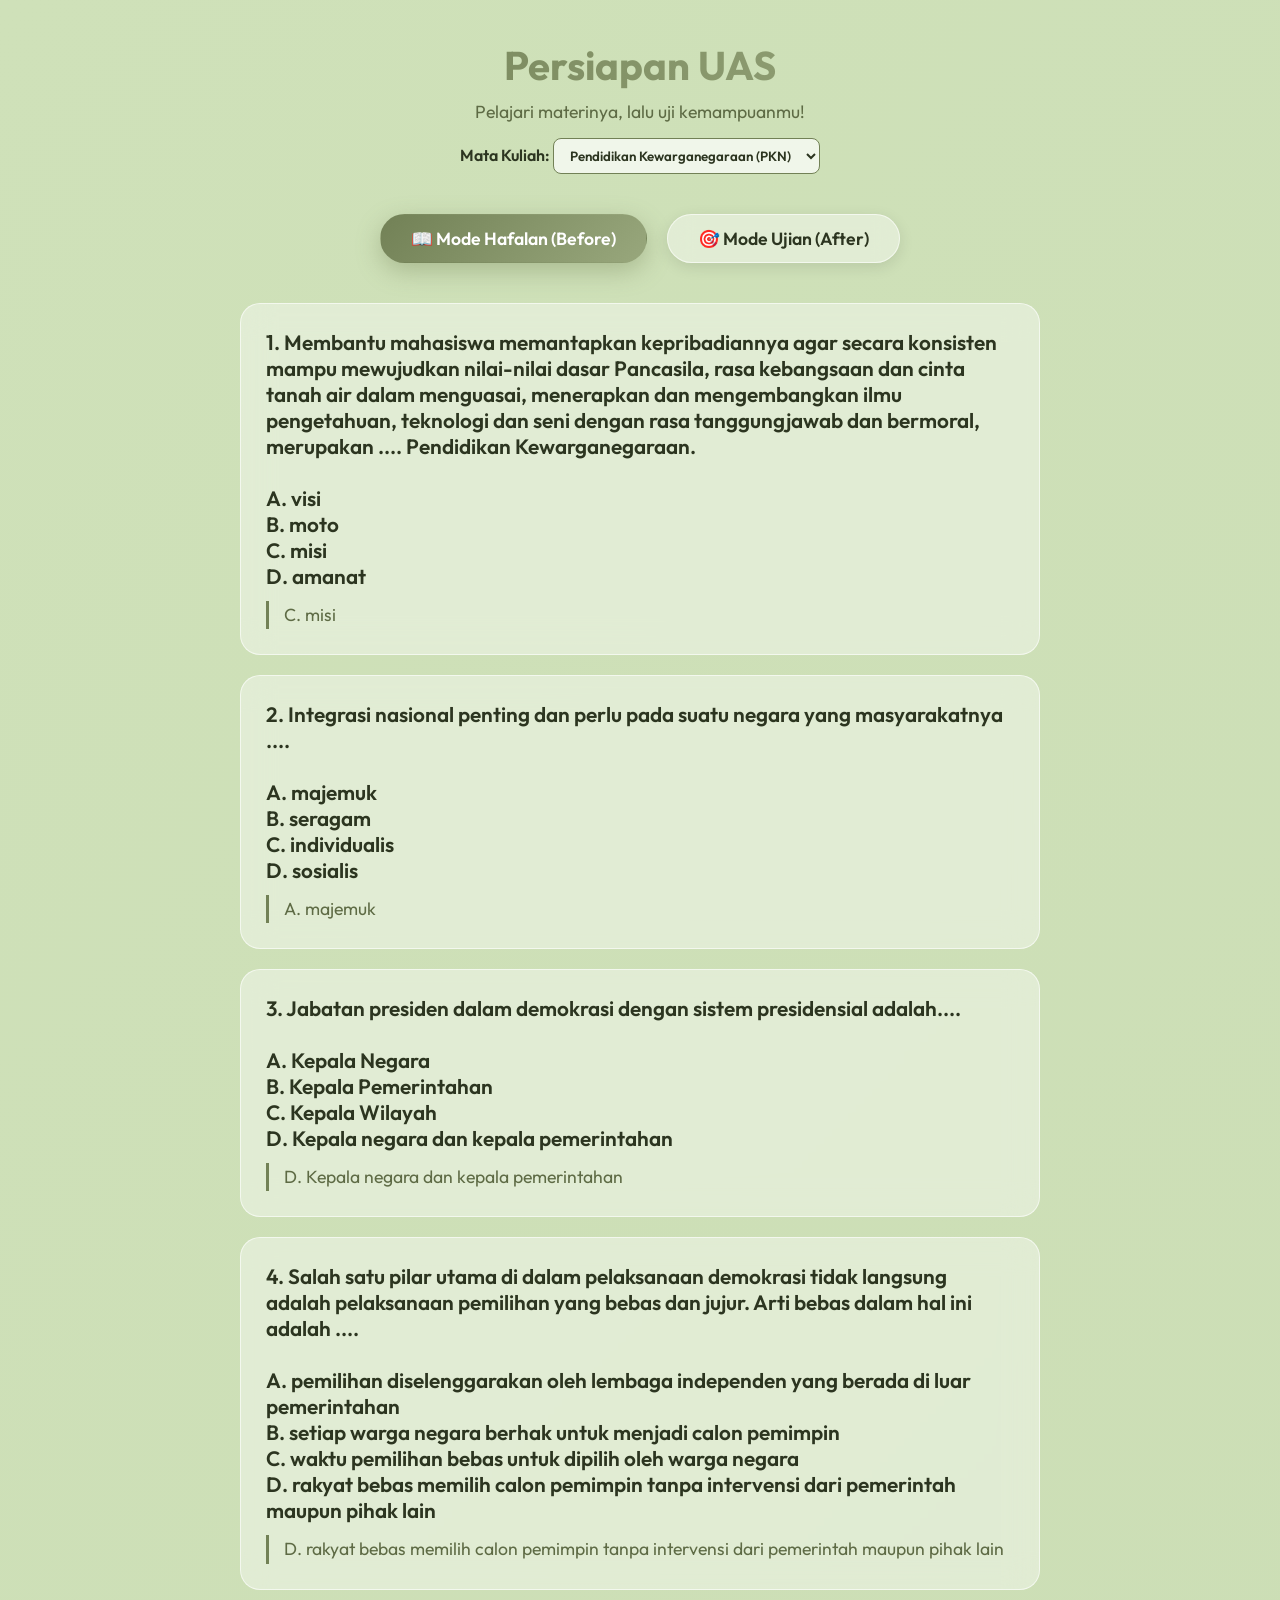
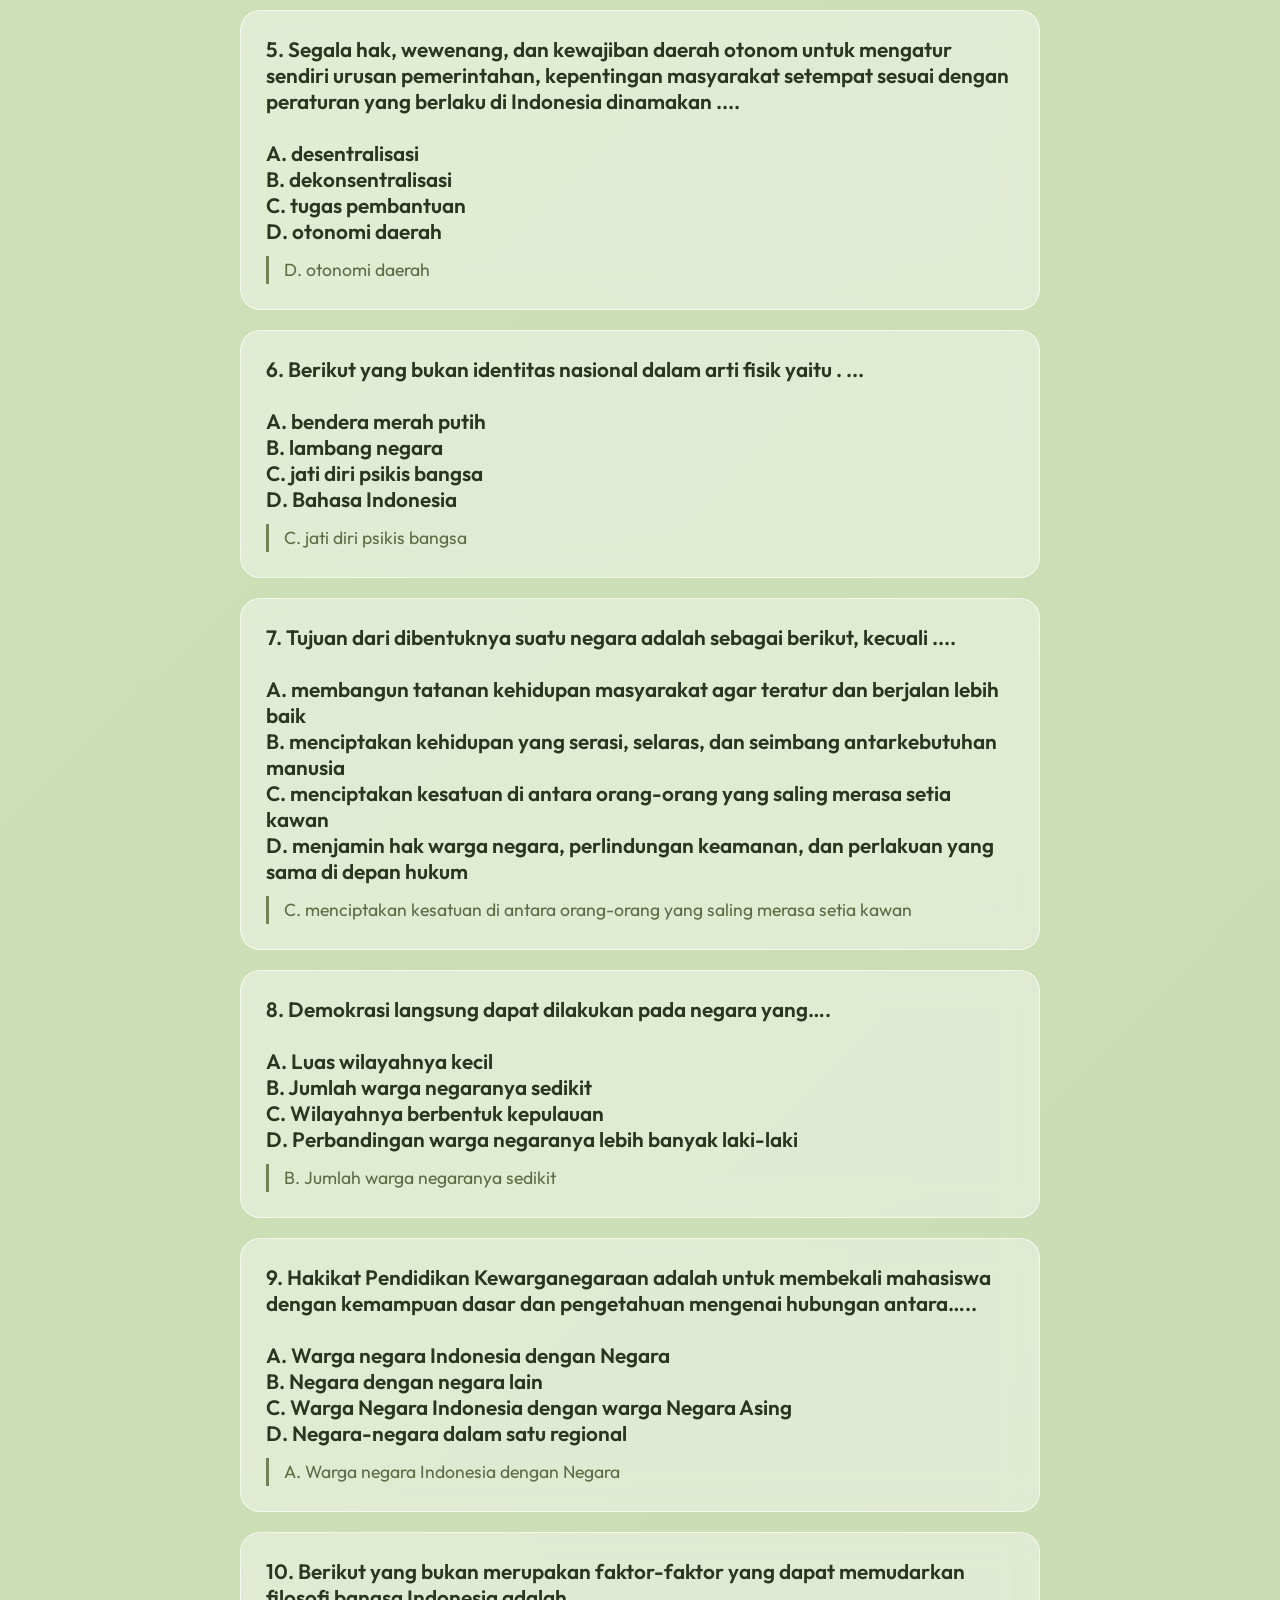
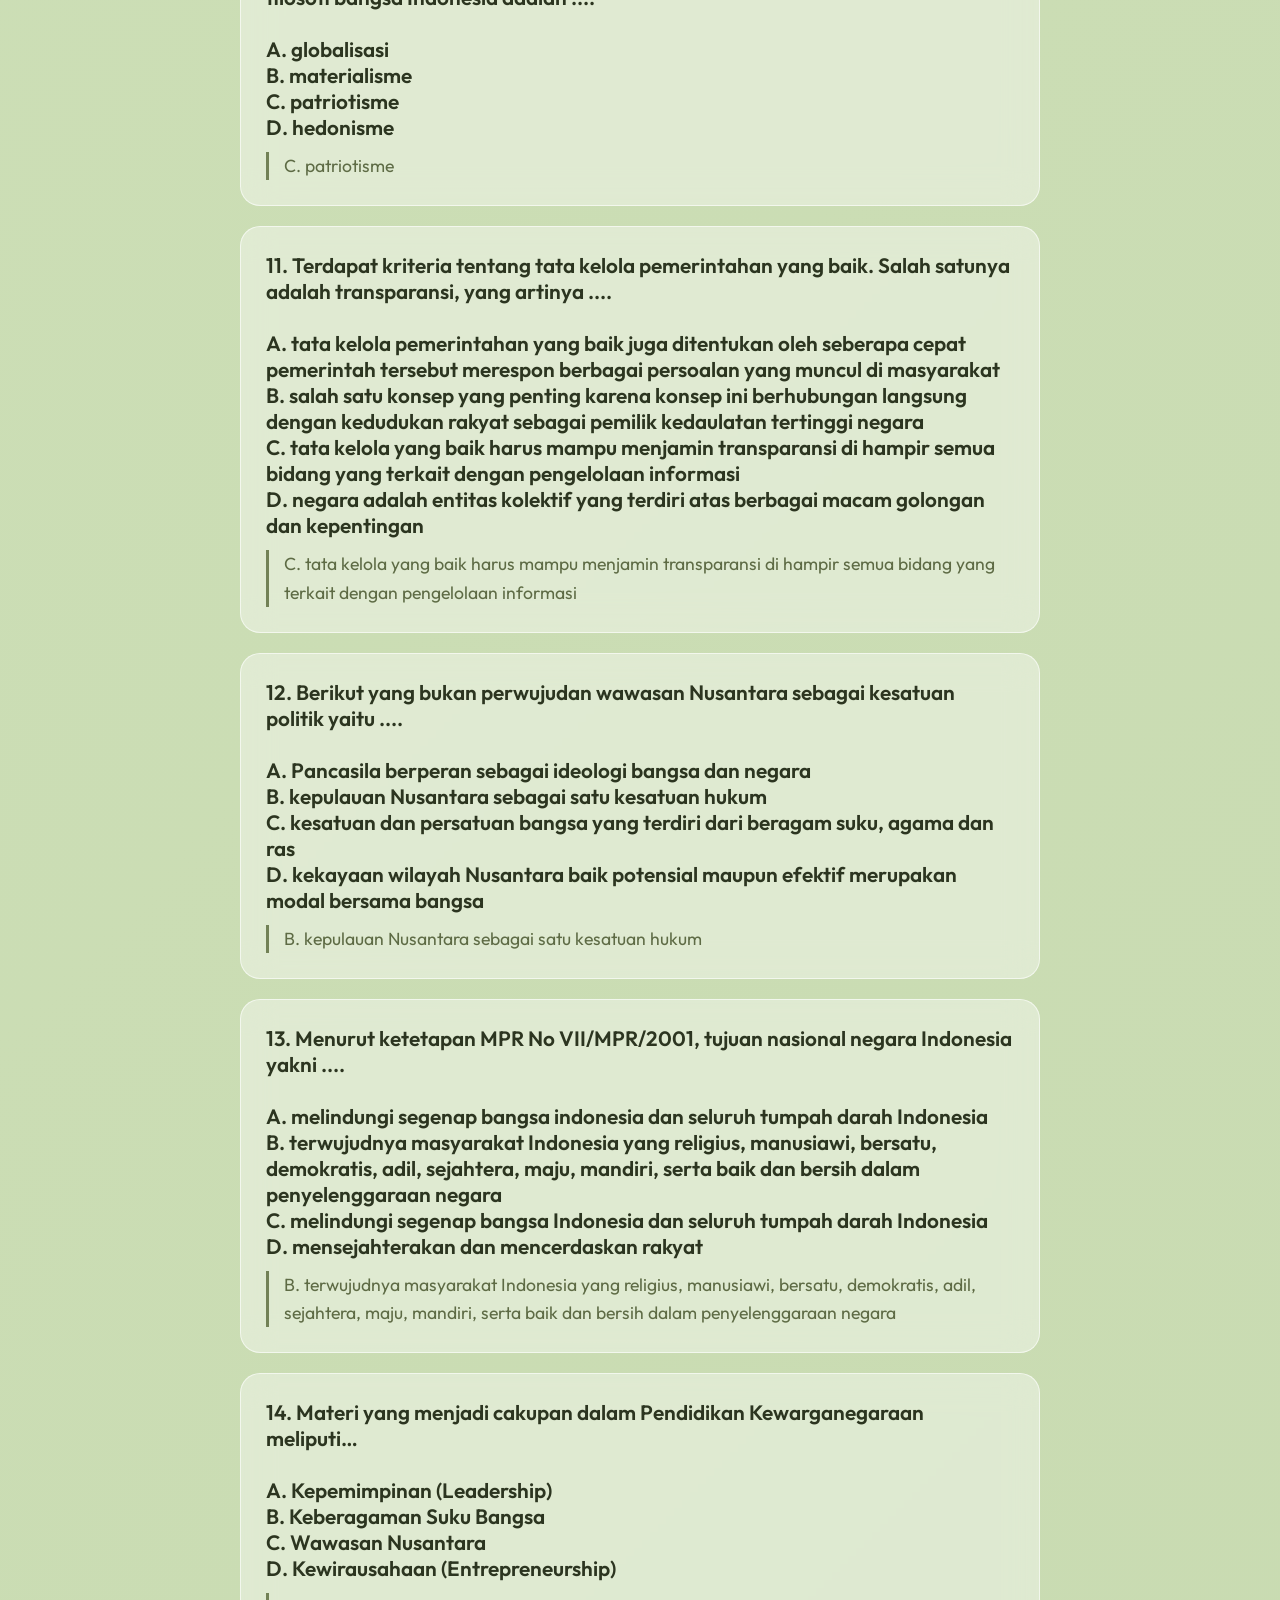
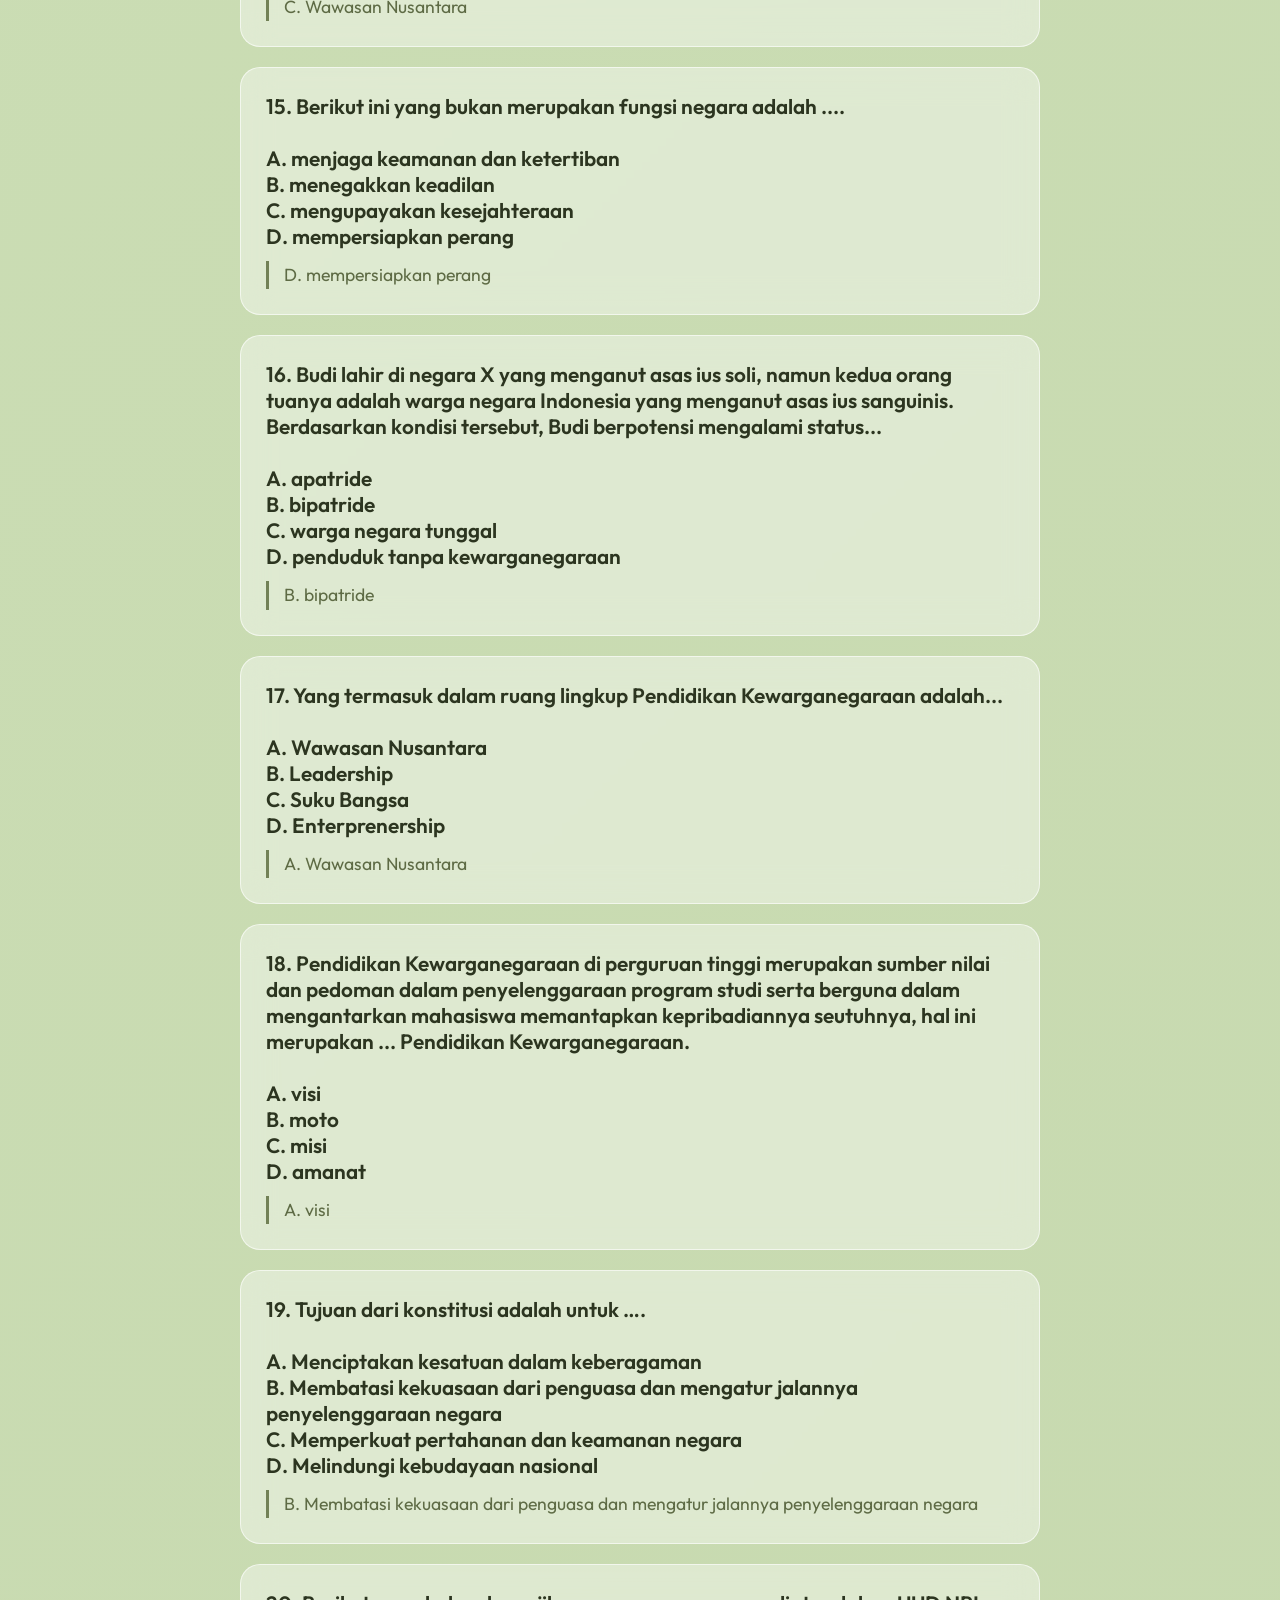
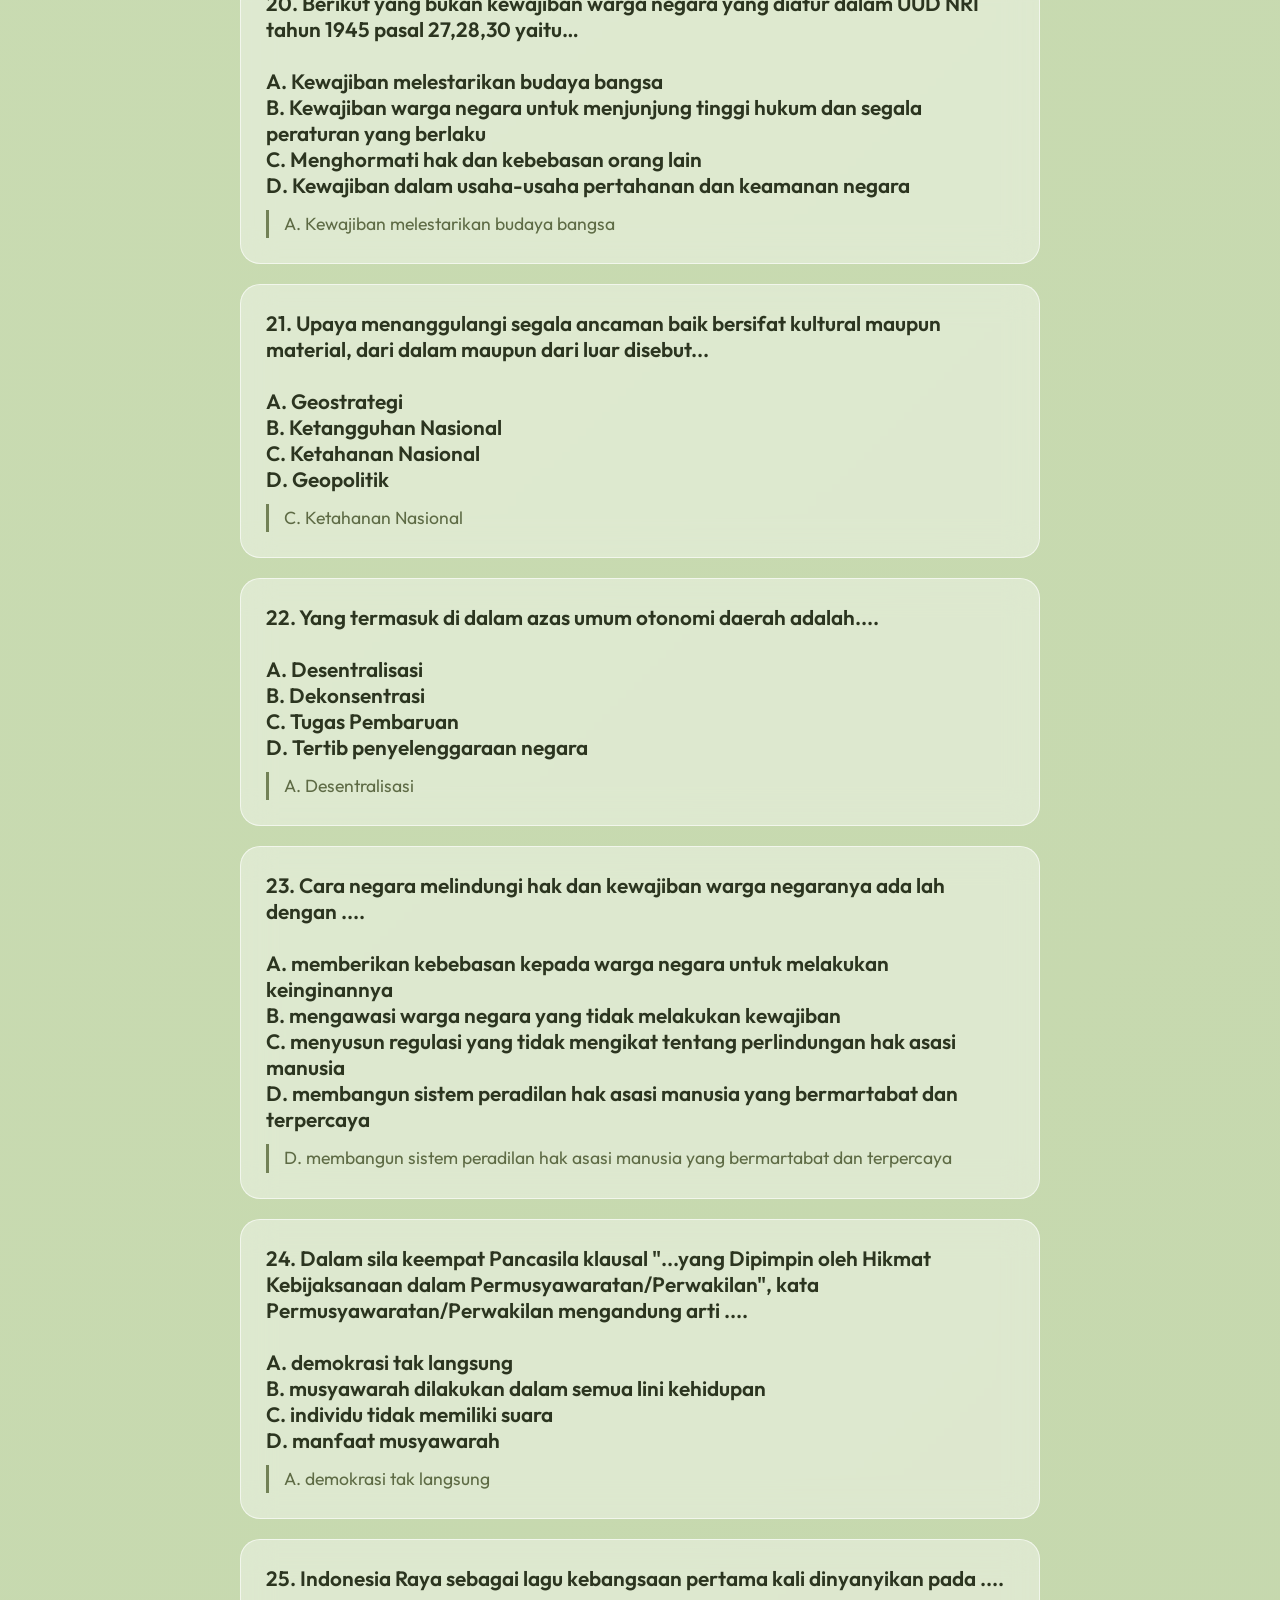
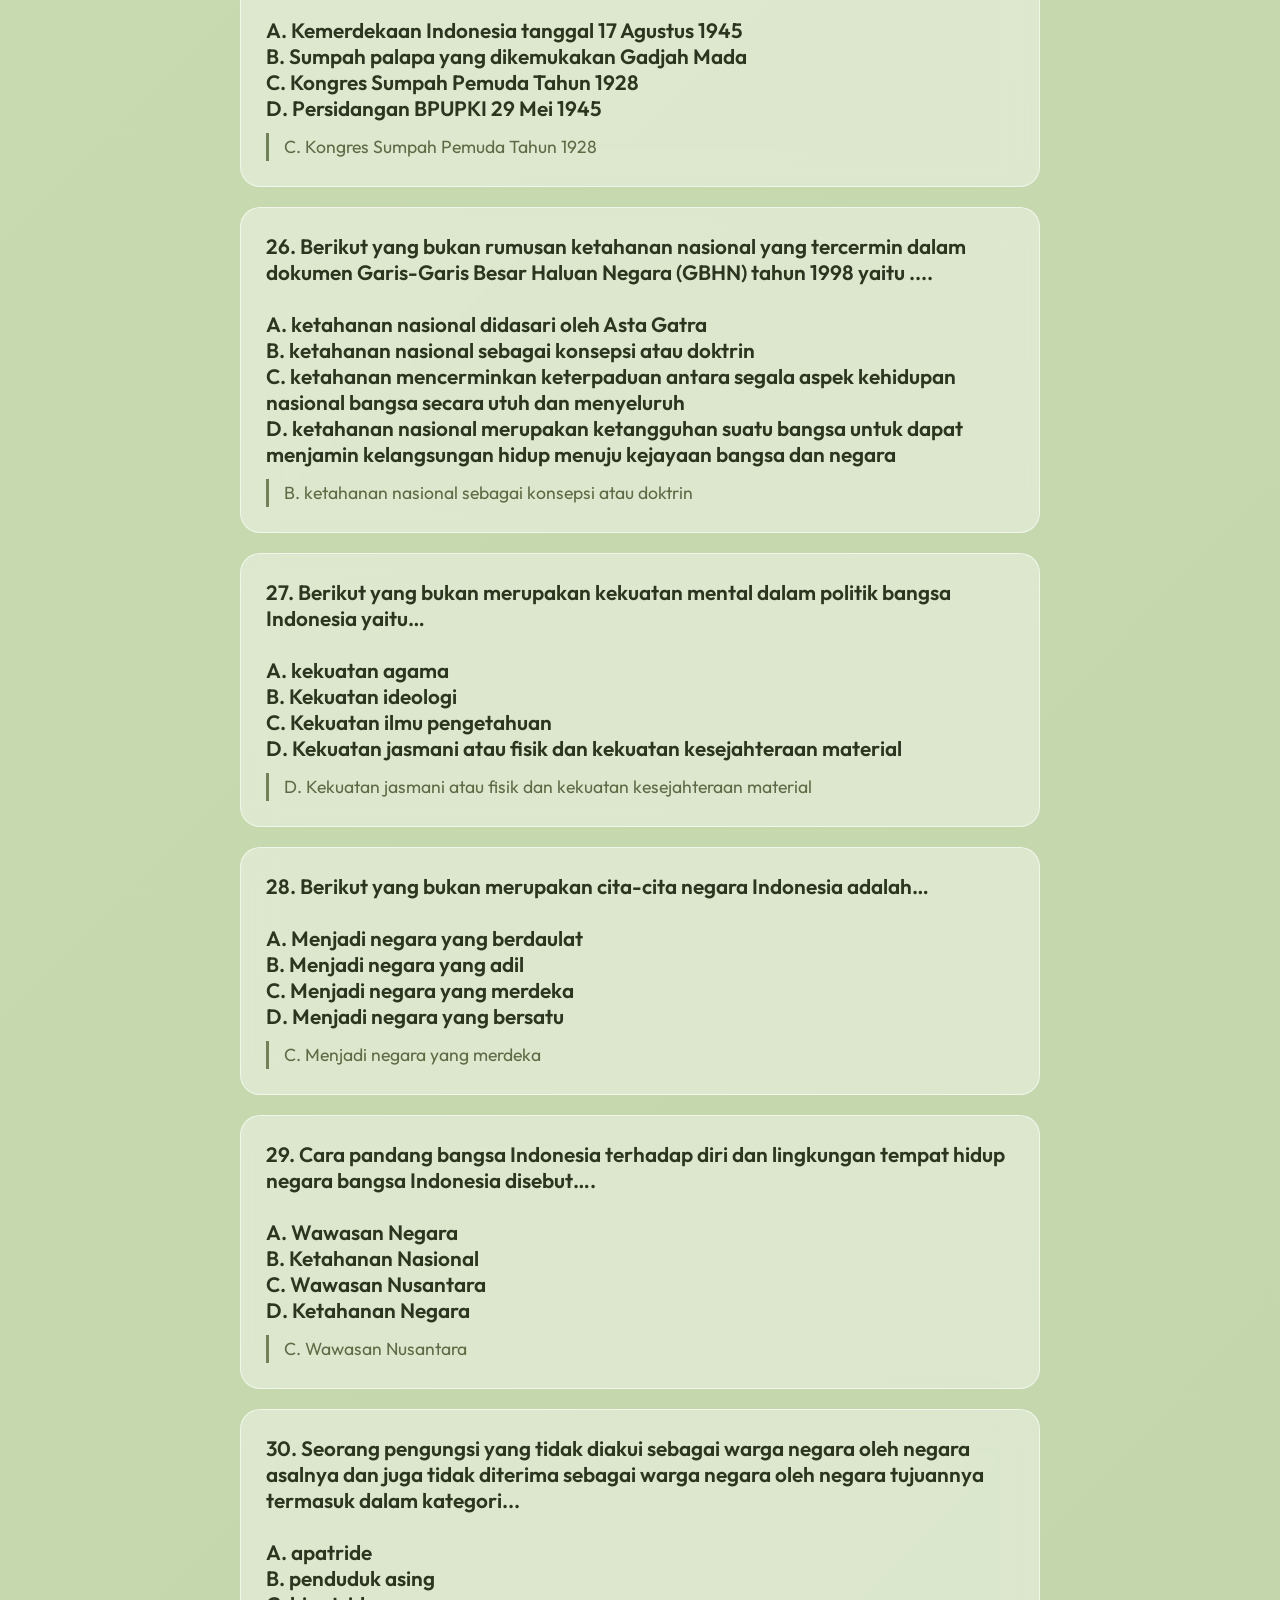
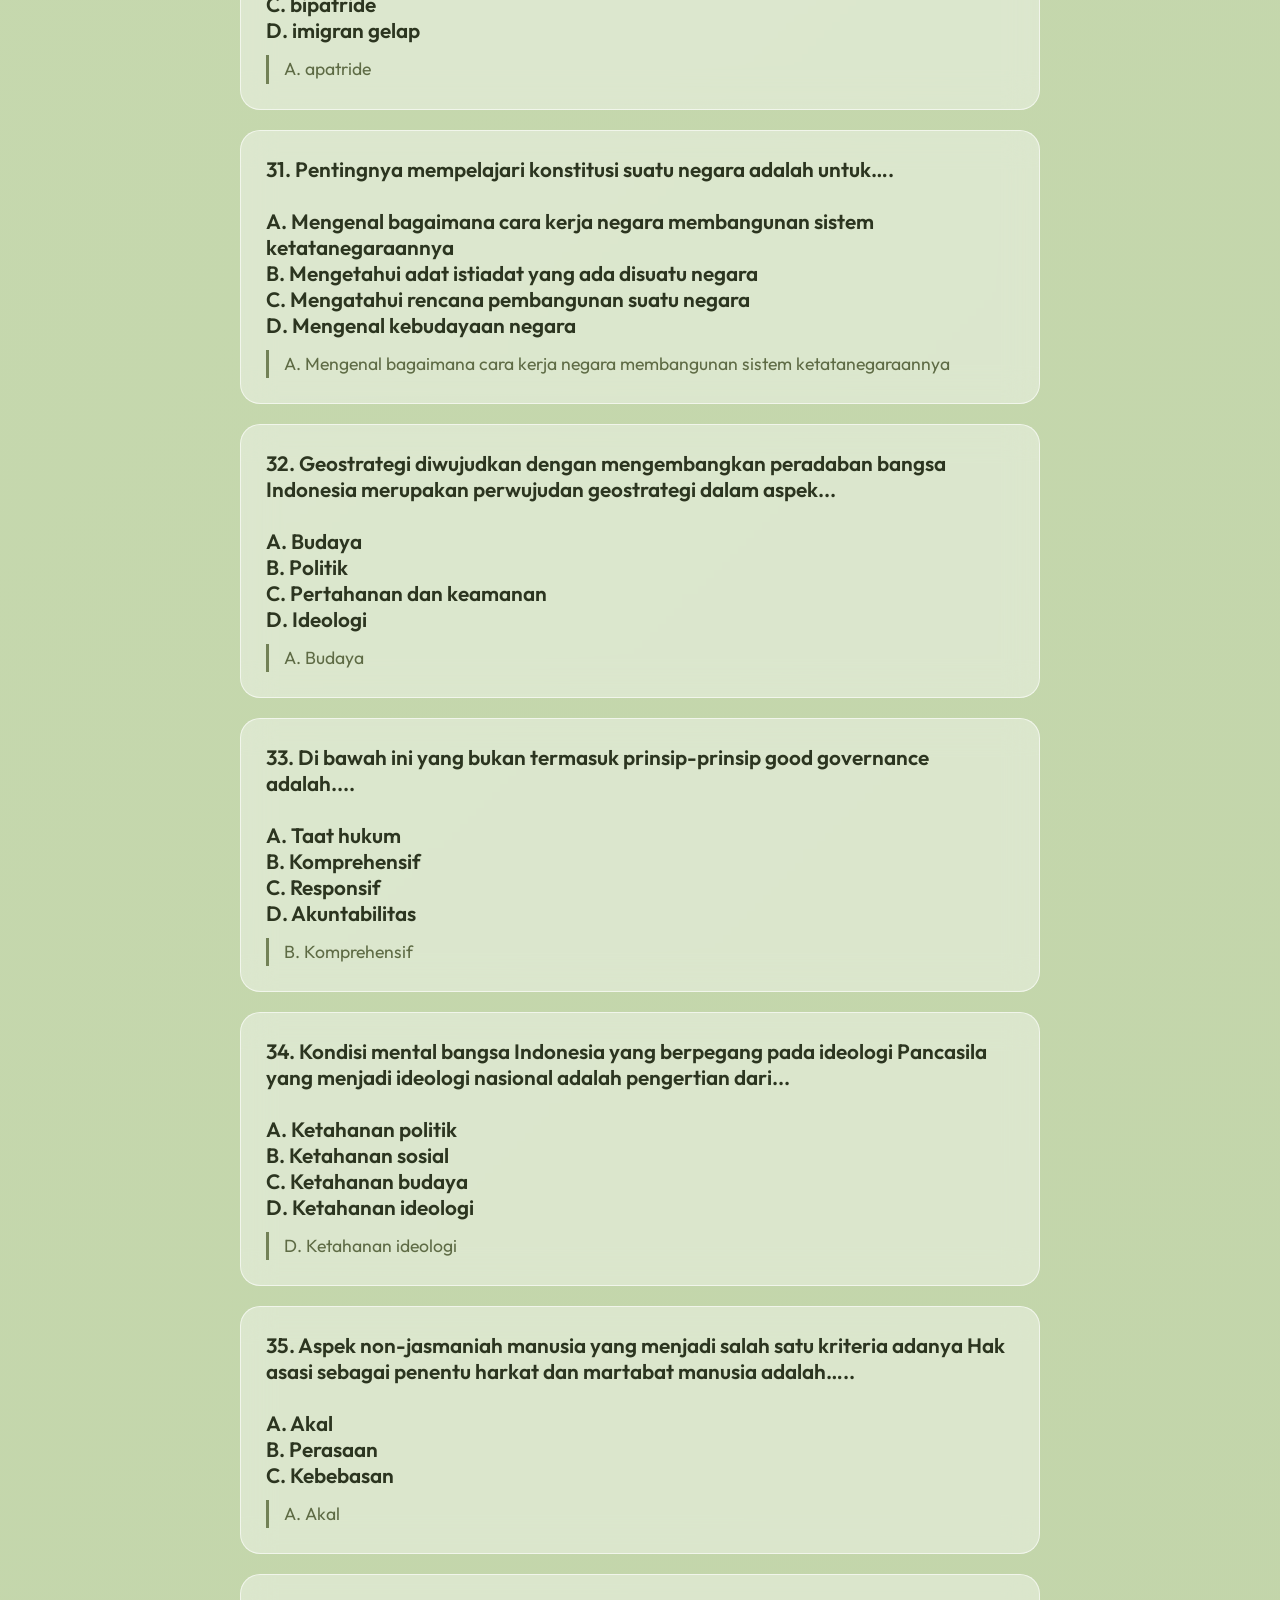
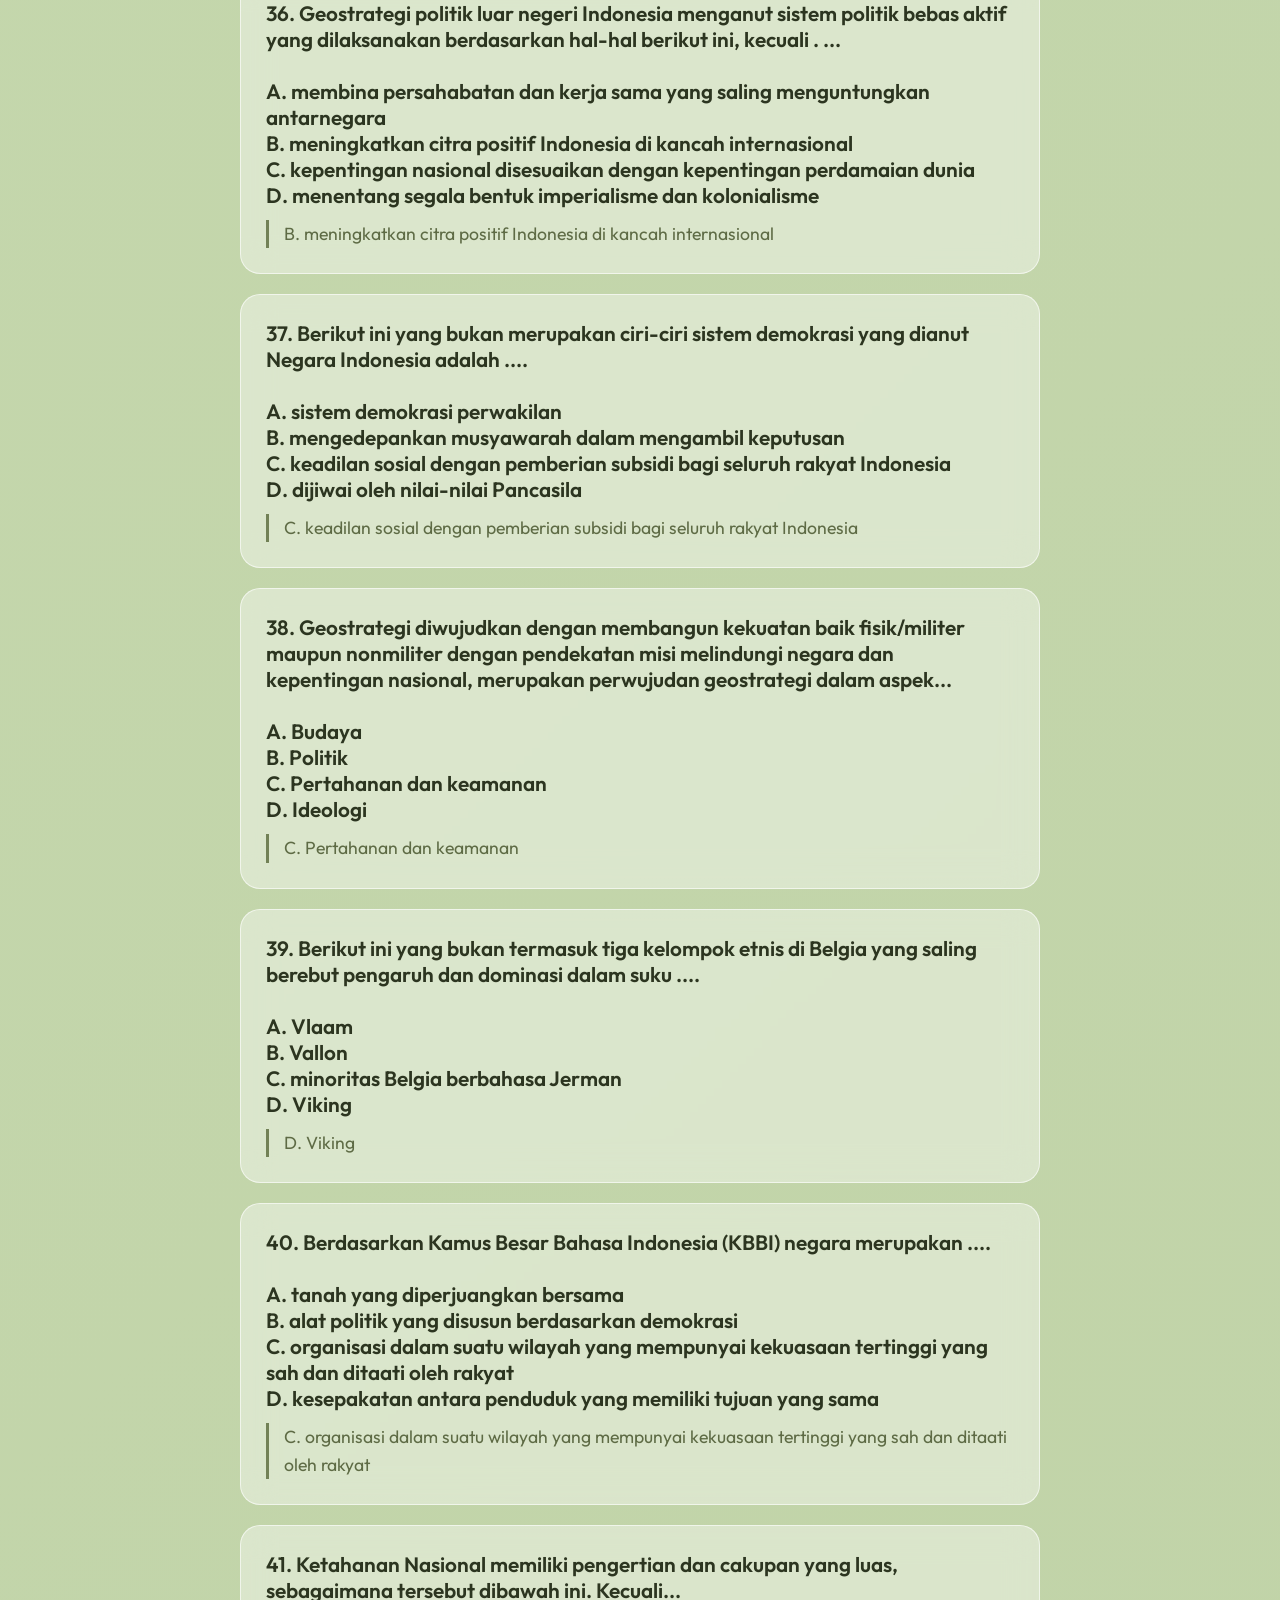
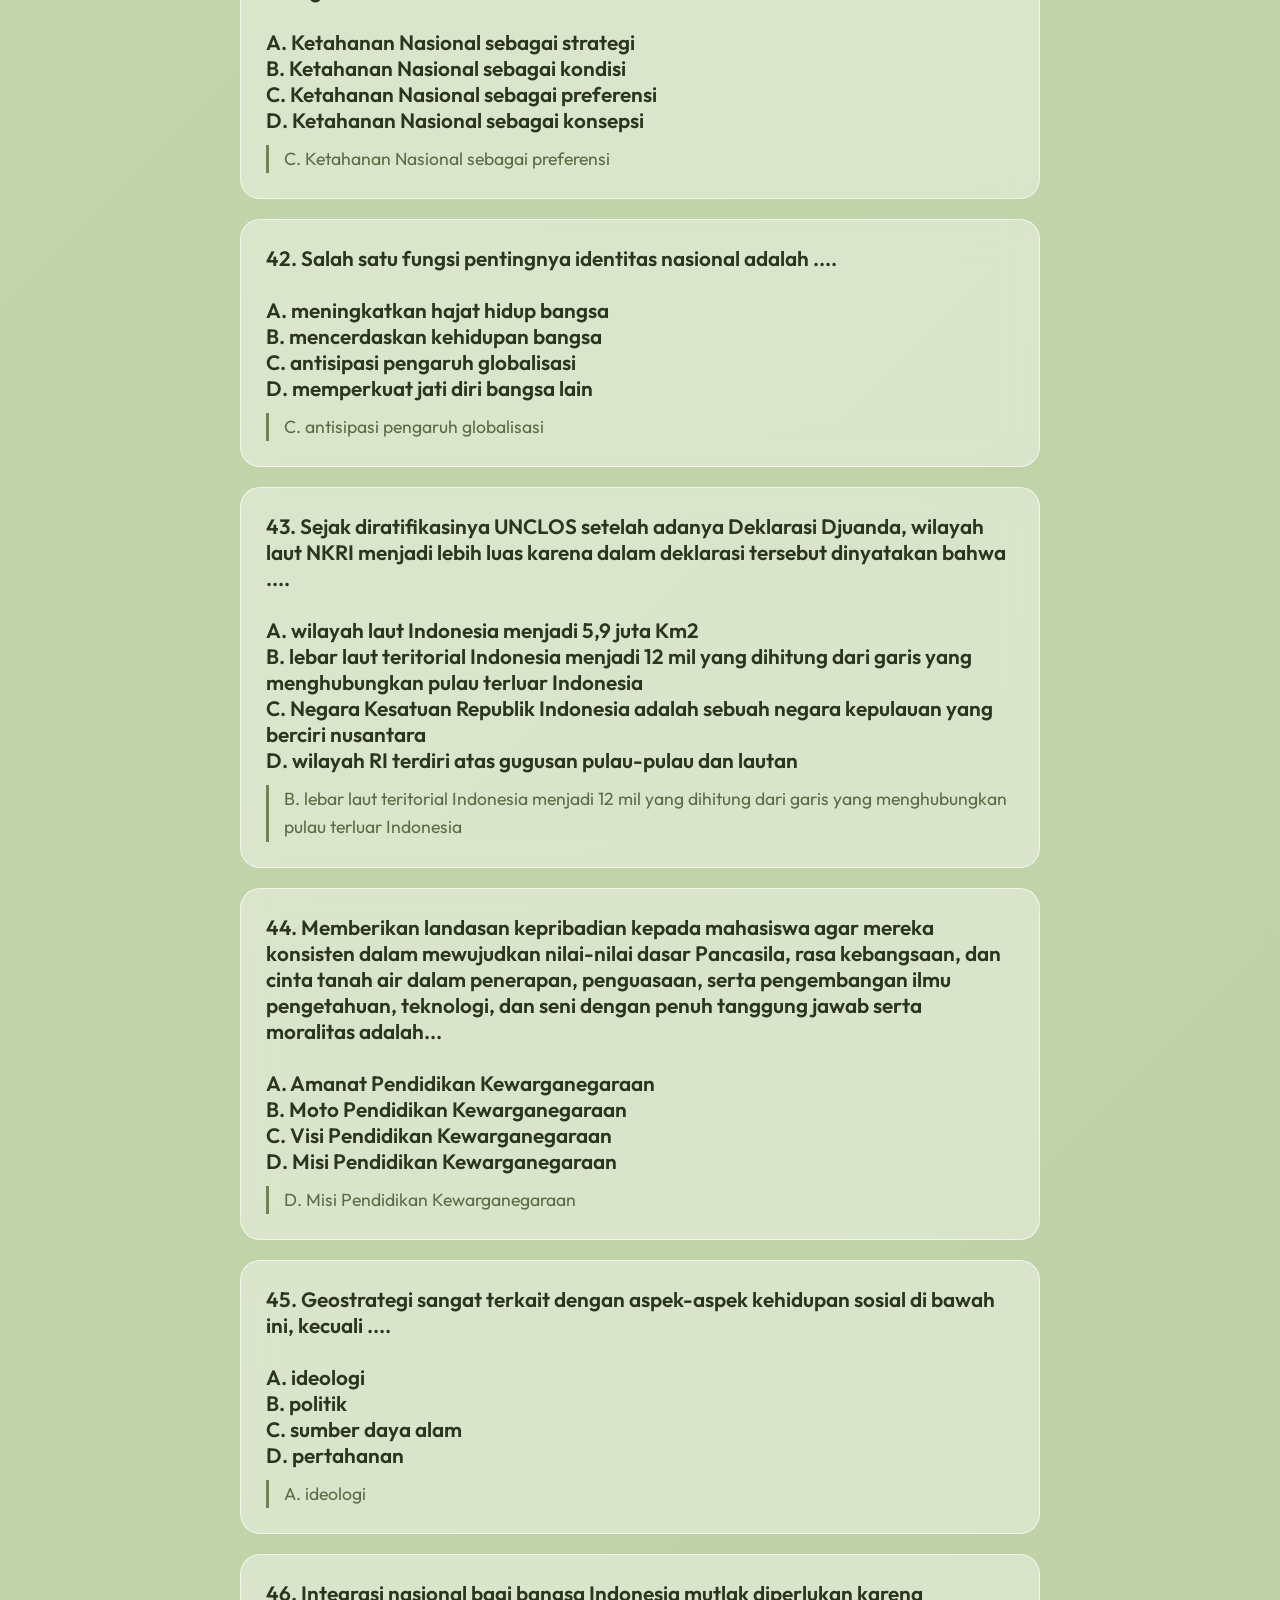
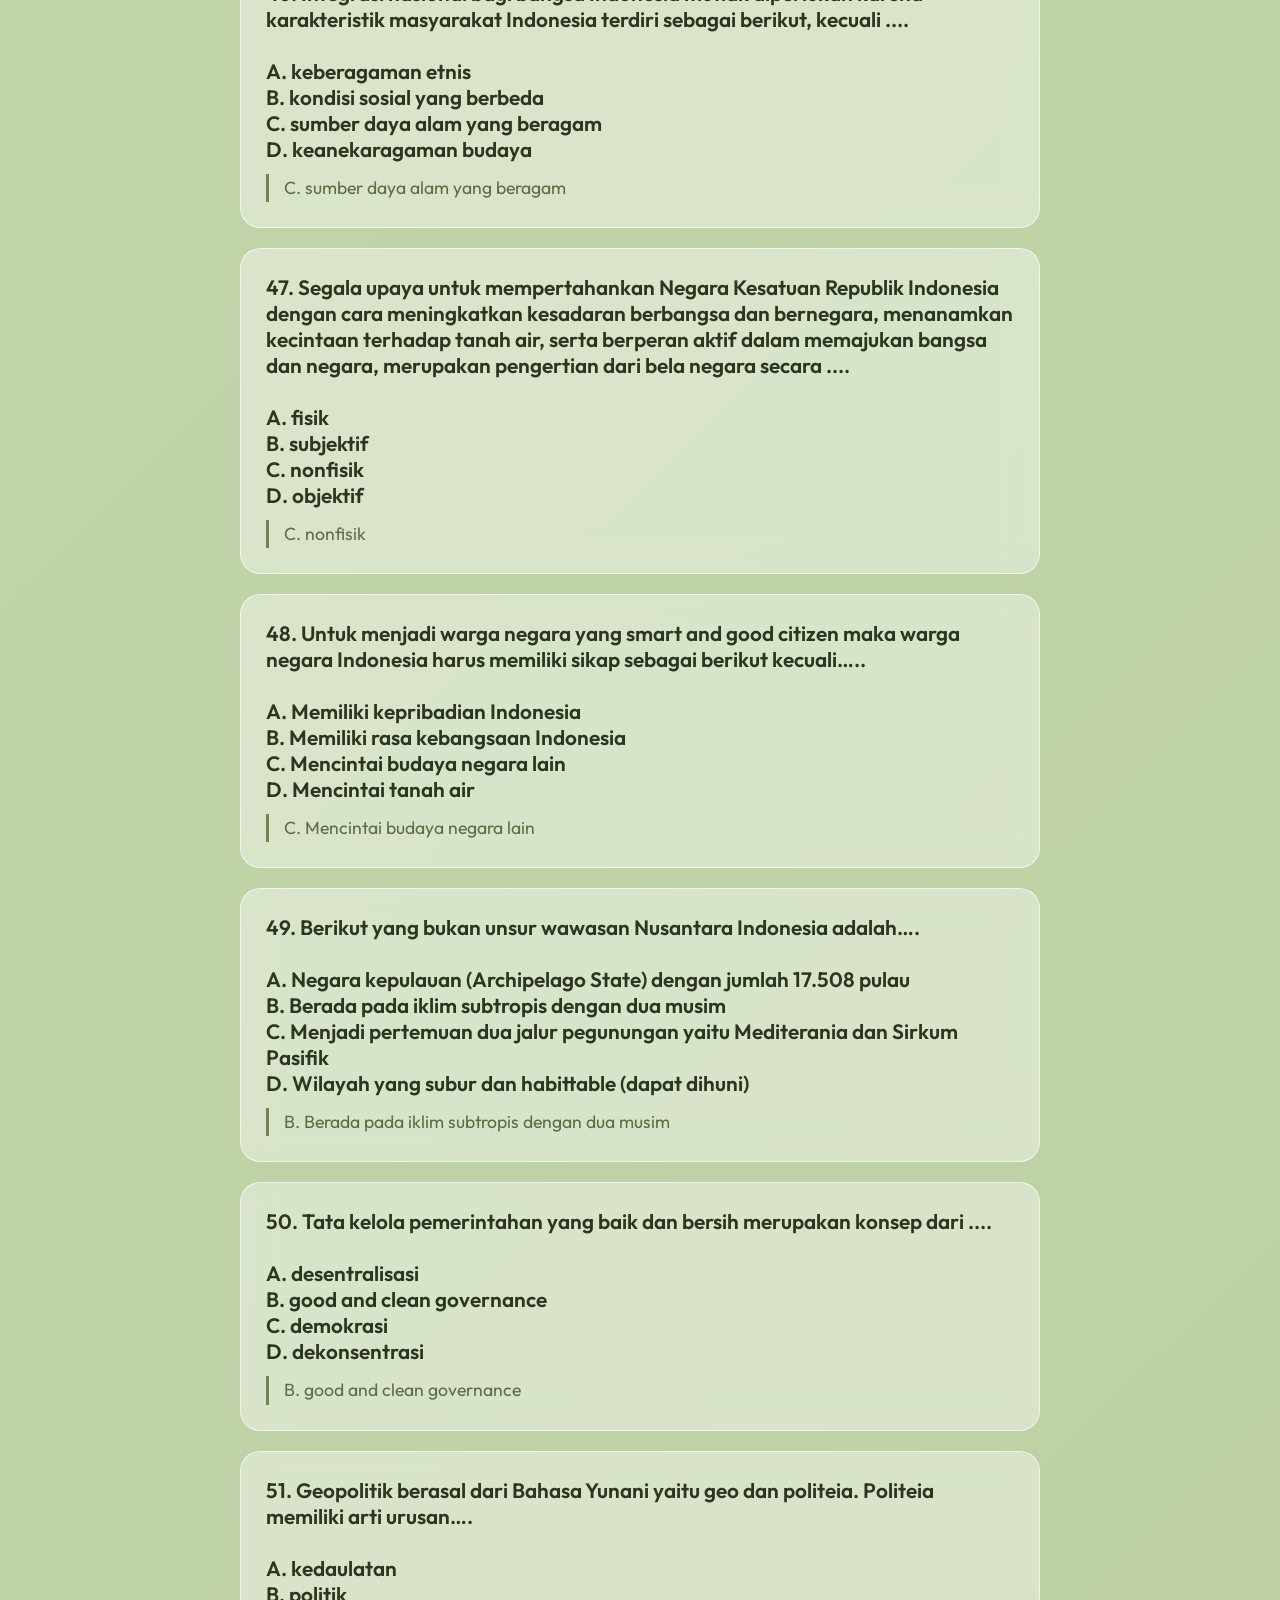
==== commit 3fb2fb12: "Add 18 real Algoritma questions with code-box styling" ====
--- a/index.html
+++ b/index.html
@@ -255,6 +255,21 @@
             z-index: 2;
             font-size: 2.5rem;
             font-weight: 700;
+        }
+
+        .code-box {
+            background: #1e1e1e;
+            color: #d4d4d4;
+            padding: 15px;
+            border-radius: 8px;
+            font-family: 'Courier New', Courier, monospace;
+            font-size: 1rem;
+            text-align: left;
+            margin-top: 10px;
+            margin-bottom: 15px;
+            overflow-x: auto;
+            border: 1px solid #333;
+            box-shadow: 0 4px 6px rgba(0, 0, 0, 0.3);
         }
 
     </style>
@@ -633,8 +648,76 @@
 
         allSoalData["ALG"] = [
             {
-                "q": "1. Contoh soal Algoritma pertama. (Materi belum ditambahkan, silakan berikan soalnya!)",
-                "a": "Jawaban contoh Algoritma"
+                "q": "1. Nilai pada variabel var_k adalah....\n<div class='code-box'>int var_k = var_j++ + --var_j;</div>\nA. 7\nB. 8\nC. 9\nD. 10",
+                "a": "B. 8"
+            },
+            {
+                "q": "2. Variabel z akan bernilai ....\n<div class='code-box'>int x = 4;\nint y = 2;\nint z = x + y * 3;\nSystem.out.println(z);</div>\nA. 8\nB. 10\nC. 12\nD. 14",
+                "a": "B. 10"
+            },
+            {
+                "q": "3. Keluaran dari potongan kode program di atas adalah....\n<div class='code-box'>int i = 12, j = 2;\nwhile (i > 0 && j < 10) {\n    i -= j;\n    j += 2;\n    System.out.print(i + \" \");\n}</div>\nA. 10 6 0\nB. 10 8 6\nC. 10 8 4\nD. 10 6 4",
+                "a": "A. 10 6 0"
+            },
+            {
+                "q": "4. Yang tercetak pada layar adalah....\n<div class='code-box'>for (int i = -1, j = 5; i < j; i++, j--) {\n    System.out.print(i + \"\" + j + \" \");\n}</div>\nA. -15 04 13\nB. 15 24 33\nC. -14 03 12\nD. 14 23 32",
+                "a": "A. -15 04 13"
+            },
+            {
+                "q": "5. Berapa kali pernyataan print dijalankan dari kode program di atas ....\n<div class='code-box'>int x = 0;\nint jumlah = 0;\ndo {\n    System.out.print(x + \" \");\n    x += 2;\n    jumlah++;\n} while (x < 8);</div>\nA. 4\nB. 5\nC. 6\nD. 7",
+                "a": "A. 4"
+            },
+            {
+                "q": "6. Nilai perhitungan i+j di kode program System.out.print(j+i); pada perulangan akhir dari keduanya adalah....\n<div class='code-box'>public class Main {\n    public static void main(String[] args) {\n        for (int i = 0; i < 6; i++) {\n            for (int j = 0; j < 6; j++) {\n                System.out.print(j + i);\n            }\n        }\n    }\n}</div>\nA. 9\nB. 10\nC. 11\nD. 12",
+                "a": "B. 10"
+            },
+            {
+                "q": "7. Pernyataan tentang if yang benar adalah....\n\nA. Pernyataan if harus selalu diikuti oleh pernyataan else\nB. Pernyataan if hanya menguji atau kondisi true dan false\nC. Pernyataan if dalam if hanya akan menguji dalam if jika kondisi bernilai true\nD. Perlu titik koma dalam setiap pernyataan if",
+                "a": "B. Pernyataan if hanya menguji atau kondisi true dan false"
+            },
+            {
+                "q": "8. Jika terdapat deret angka sebagai berikut 4, 2, 3, 3, 5, menuliskan angka tersebut dalam bentuk array pada Java....\n\nA. int[] arr = new int[]{4, 2, 3, 3, 5};\nB. int[] arr = new int[5]{4, 2, 3, 3, 5};\nC. int[5] arr = {4, 2, 3, 3, 5};\nD. int[] arr = (4, 2, 3, 3, 5);",
+                "a": "A. int[] arr = new int[]{4, 2, 3, 3, 5};"
+            },
+            {
+                "q": "9. Jika diberikan kode program berikut, maka nilai yang tercetak adalah....\n<div class='code-box'>public class Main {\n    public static void main(String[] args) {\n        int arrBerdimensi[][] = { {2, 3, 5}, {3, 5, 2}, {1, 3, 4}, {10, 9, 8} };\n        System.out.println(arrBerdimensi[0][2] + arrBerdimensi[2][1]);\n    }\n}</div>\nA. 10\nB. 12\nC. 7\nD. 8",
+                "a": "D. 8"
+            },
+            {
+                "q": "10. Nilai yang tercetak ke layar berdasarkan kode program di atas adalah....\n<div class='code-box'>int[] arr_asli = {6, 7, 8};\nint[] arr_kloning = arr_asli.clone();\narr_kloning[0] = 9;\nSystem.out.println(arr_asli[0]);</div>\nA. 9\nB. 8\nC. 7\nD. 6",
+                "a": "D. 6"
+            },
+            {
+                "q": "11. Maka fungsi yang paling tepat untuk mengisi ... di atas adalah....\n<div class='code-box'>class Main {\n    public static void main(String[] args) {\n        int num1 = 25;\n        int num2 = 15;\n        System.out.println(\"Sum is: \" + addNumbers(num1, num2));\n    }\n    \n    // ...\n}</div>\nA.<div class='code-box'>static boolean addNumbers(int a, int b) {\n    int sum = a + b;\n    return sum;\n}</div>B.<div class='code-box'>static float addNumbers(int a, int b) {\n    int sum = a + b;\n    return sum;\n}</div>C.<div class='code-box'>static double addNumbers(int a, int b) {\n    int sum = a + b;\n    return sum;\n}</div>D.<div class='code-box'>static int addNumbers(int a, int b) {\n    int sum = a + b;\n    return sum;\n}</div>",
+                "a": "D. static int addNumbers(int a, int b) { int sum = a + b; return sum; }"
+            },
+            {
+                "q": "12. Jika kemudian dijalankan, maka dia akan memanggil fungsi yang mana....\n<div class='code-box'>public class Main {\n    public static int x(byte a, int b) {\n        return a + b;\n    }\n    public static int x(int a, int b) {\n        return a + b;\n    }\n    public static double x(double a, double b) {\n        return a + b;\n    }\n    public static double x(int a, double b) {\n        return a + b;\n    }\n    public static void main(String[] args) {\n        System.out.println(x(2, 3.5));\n    }\n}</div>\nA. x(byte a, int b)\nB. x(int a, int b)\nC. x(double a, double b)\nD. x(int a, double b)",
+                "a": "D. x(int a, double b)"
+            },
+            {
+                "q": "13. Kode program yang perlu diberikan eksepsi adalah...\n\nA.<div class='code-box'>a = 12;\nb = 0;\nc = a / b;</div>B.<div class='code-box'>a = 0;\nb = 12;\nc = a / b;</div>C.<div class='code-box'>a = 0.5;\nb = 12;\nc = a / b;</div>D.<div class='code-box'>a = 0;\nb = 12;\nc = a - b;</div>",
+                "a": "A. a = 12; b = 0; c = a / b;"
+            },
+            {
+                "q": "14. Apa yang tercetak ke layar adalah....\n<div class='code-box'>public class Main {\n    public static void main(String[] args) {\n        try {\n            try {\n                int[] numbers = {1, 2, 3};\n                System.out.println(numbers[5]);\n            } catch (ArrayIndexOutOfBoundsException e) {\n                System.out.println(\"Indeks di luar batas\");\n            }\n            int a = 10 / 0;\n        } catch (ArithmeticException e) {\n            System.out.println(\"Terjadi kesalahan aritmetika\");\n        }\n    }\n}</div>\nA. Indeks di luar batas\nB. Terjadi kesalahan aritmetika\nC. Indeks di luar batas, Terjadi kesalahan aritmetika\nD. Tidak tercetak apa-apa karena program error",
+                "a": "C. Indeks di luar batas, Terjadi kesalahan aritmetika"
+            },
+            {
+                "q": "15. Nilai pada variabel kar2 adalah....\n<div class='code-box'>public class Main {\n    public static void main(String args[]) {\n        String stringX = \"Soal ujian\";\n        char kar1 = stringX.charAt(5);\n        char kar2 = stringX.charAt(6);\n        char kar3 = stringX.charAt(7);\n        char kar4 = stringX.charAt(8);\n    }\n}</div>\nA. u\nB. i\nC. j\nD. a",
+                "a": "C. j"
+            },
+            {
+                "q": "16. Isi dari ... dan hasil dari result adalah....\n<div class='code-box'>public class Main {\n    public static void main(String[] args) {\n        String stra = \"KodingSeru\";\n        String strb = \"kodingseru\";\n        stra = strb.toUpperCase();\n        strb = stra.toUpperCase();\n        boolean result = stra.equals(strb);\n        System.out.println(!result);\n    }\n}</div>\nA. Boolean dan true\nB. Boolean dan false\nC. boolean dan false\nD. boolean dan true",
+                "a": "D. boolean dan true"
+            },
+            {
+                "q": "17. Nilai variable StringBuffer sb diatas akan di-replace menjadi ....\n<div class='code-box'>public class Main {\n    public static void main(String[] args) {\n        StringBuffer sb = new StringBuffer(\"Java Programming\");\n        sb.replace(4, 16, \"Language\");\n        String result = sb.toString();\n        System.out.println(result);\n    }\n}</div>\nA. Java Language\nB. JavaLanguage\nC. Java language\nD. Javalanguange",
+                "a": "B. JavaLanguage"
+            },
+            {
+                "q": "18. Mengambil bagian tertentu dalam string menggunakan fungsi...\n\nA. append\nB. delete\nC. insert\nD. substring",
+                "a": "D. substring"
             }
         ];
 
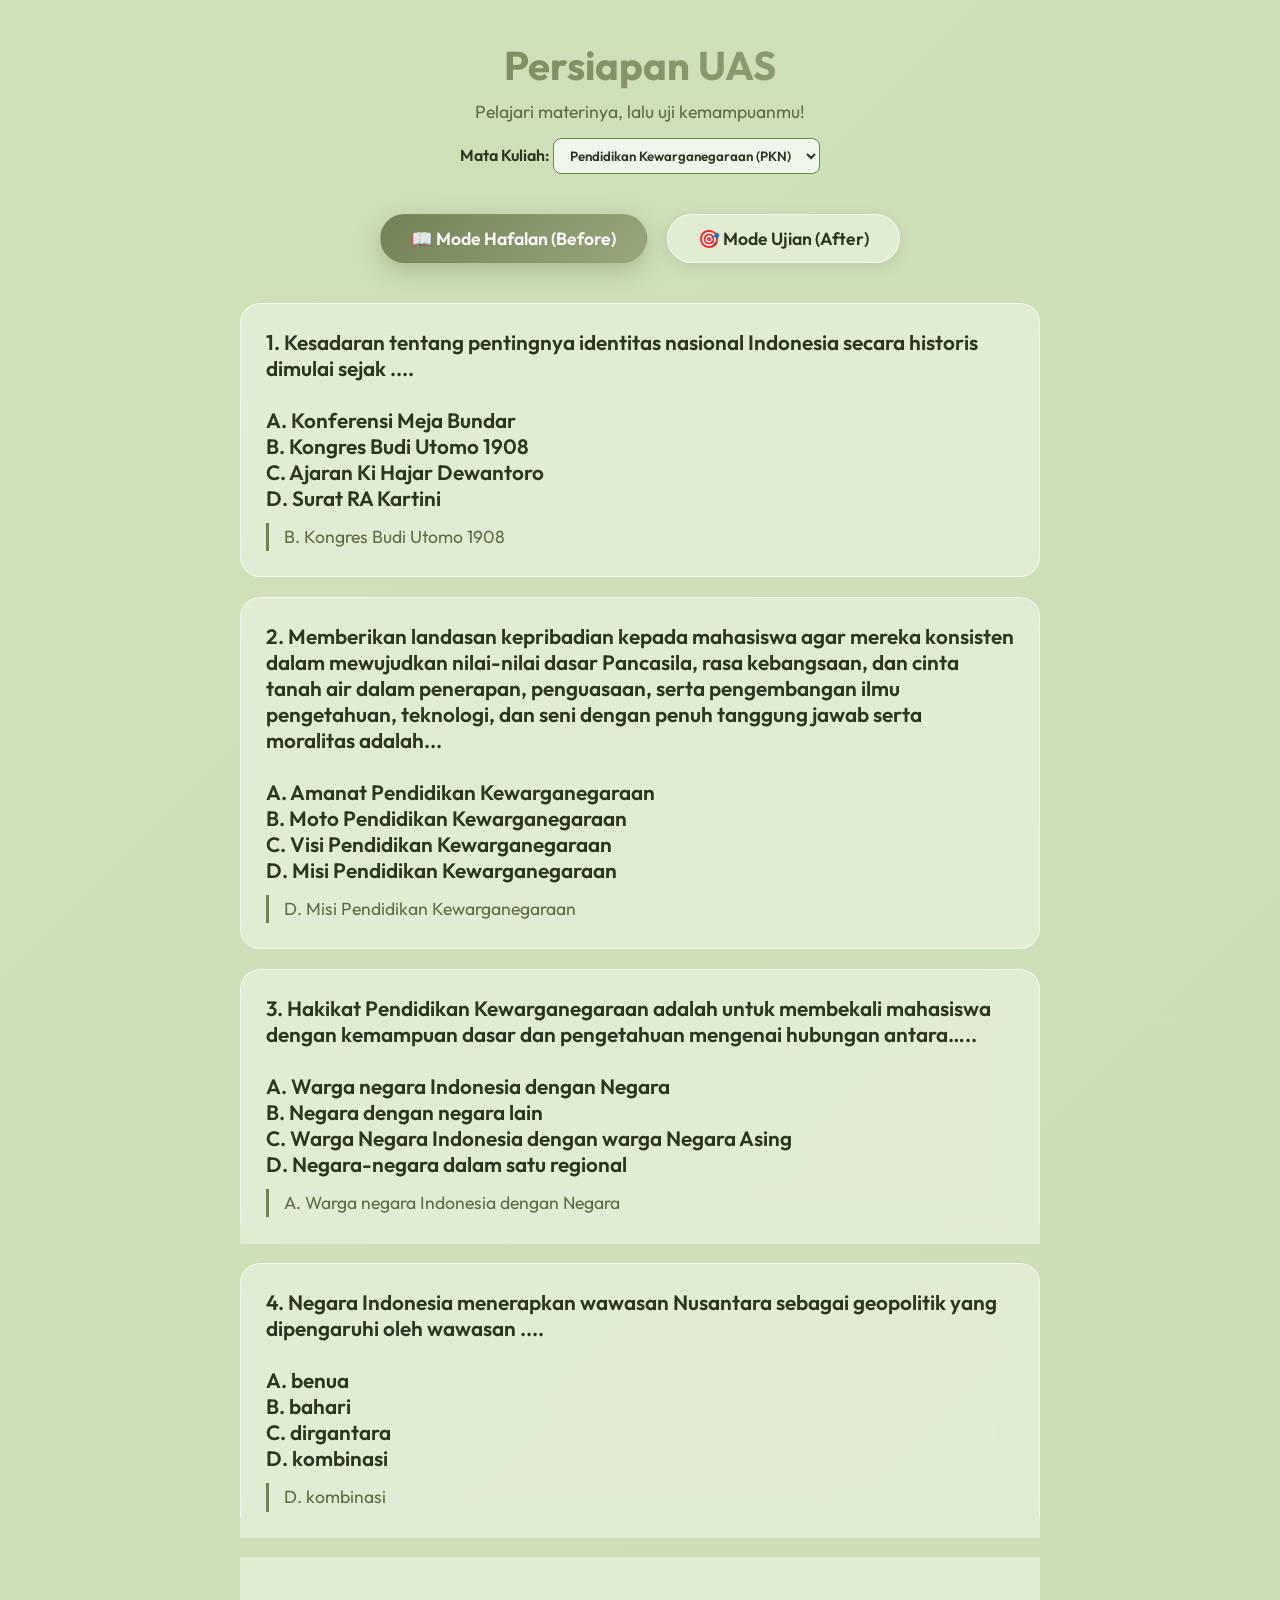
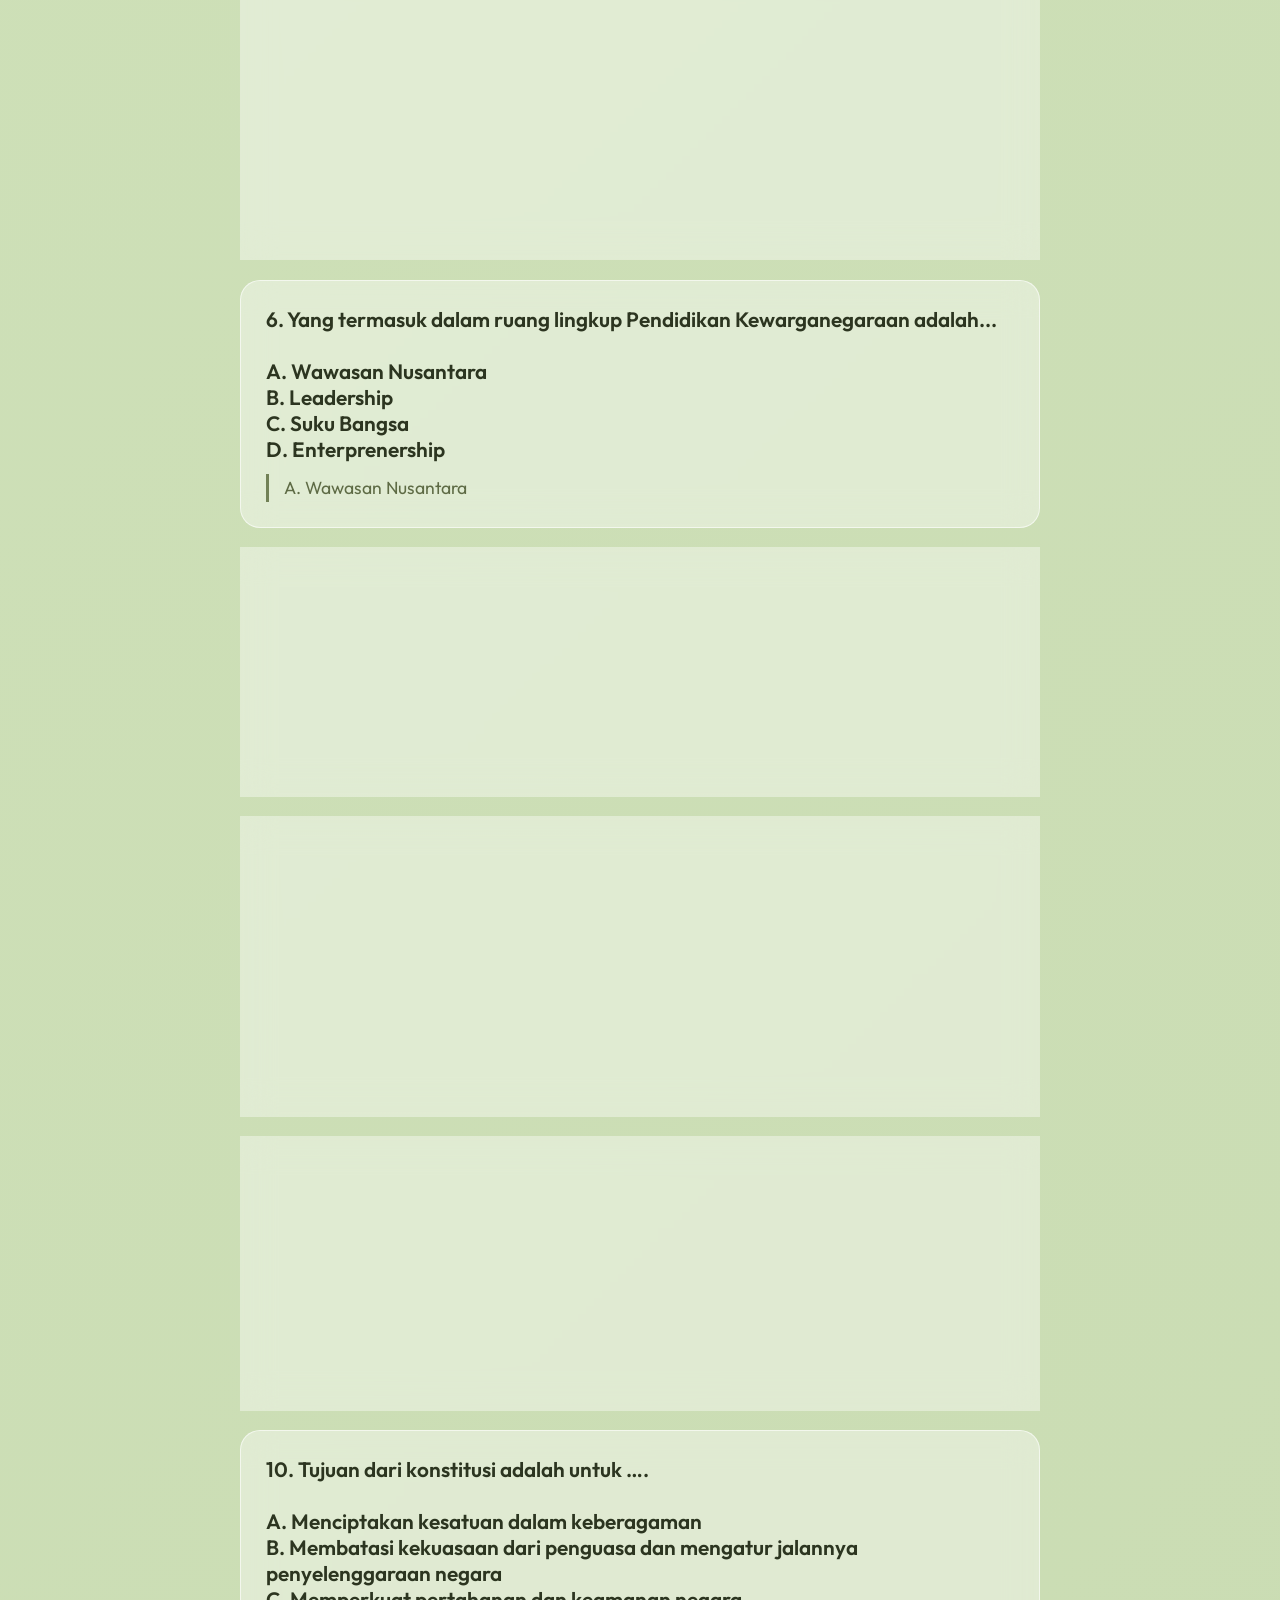
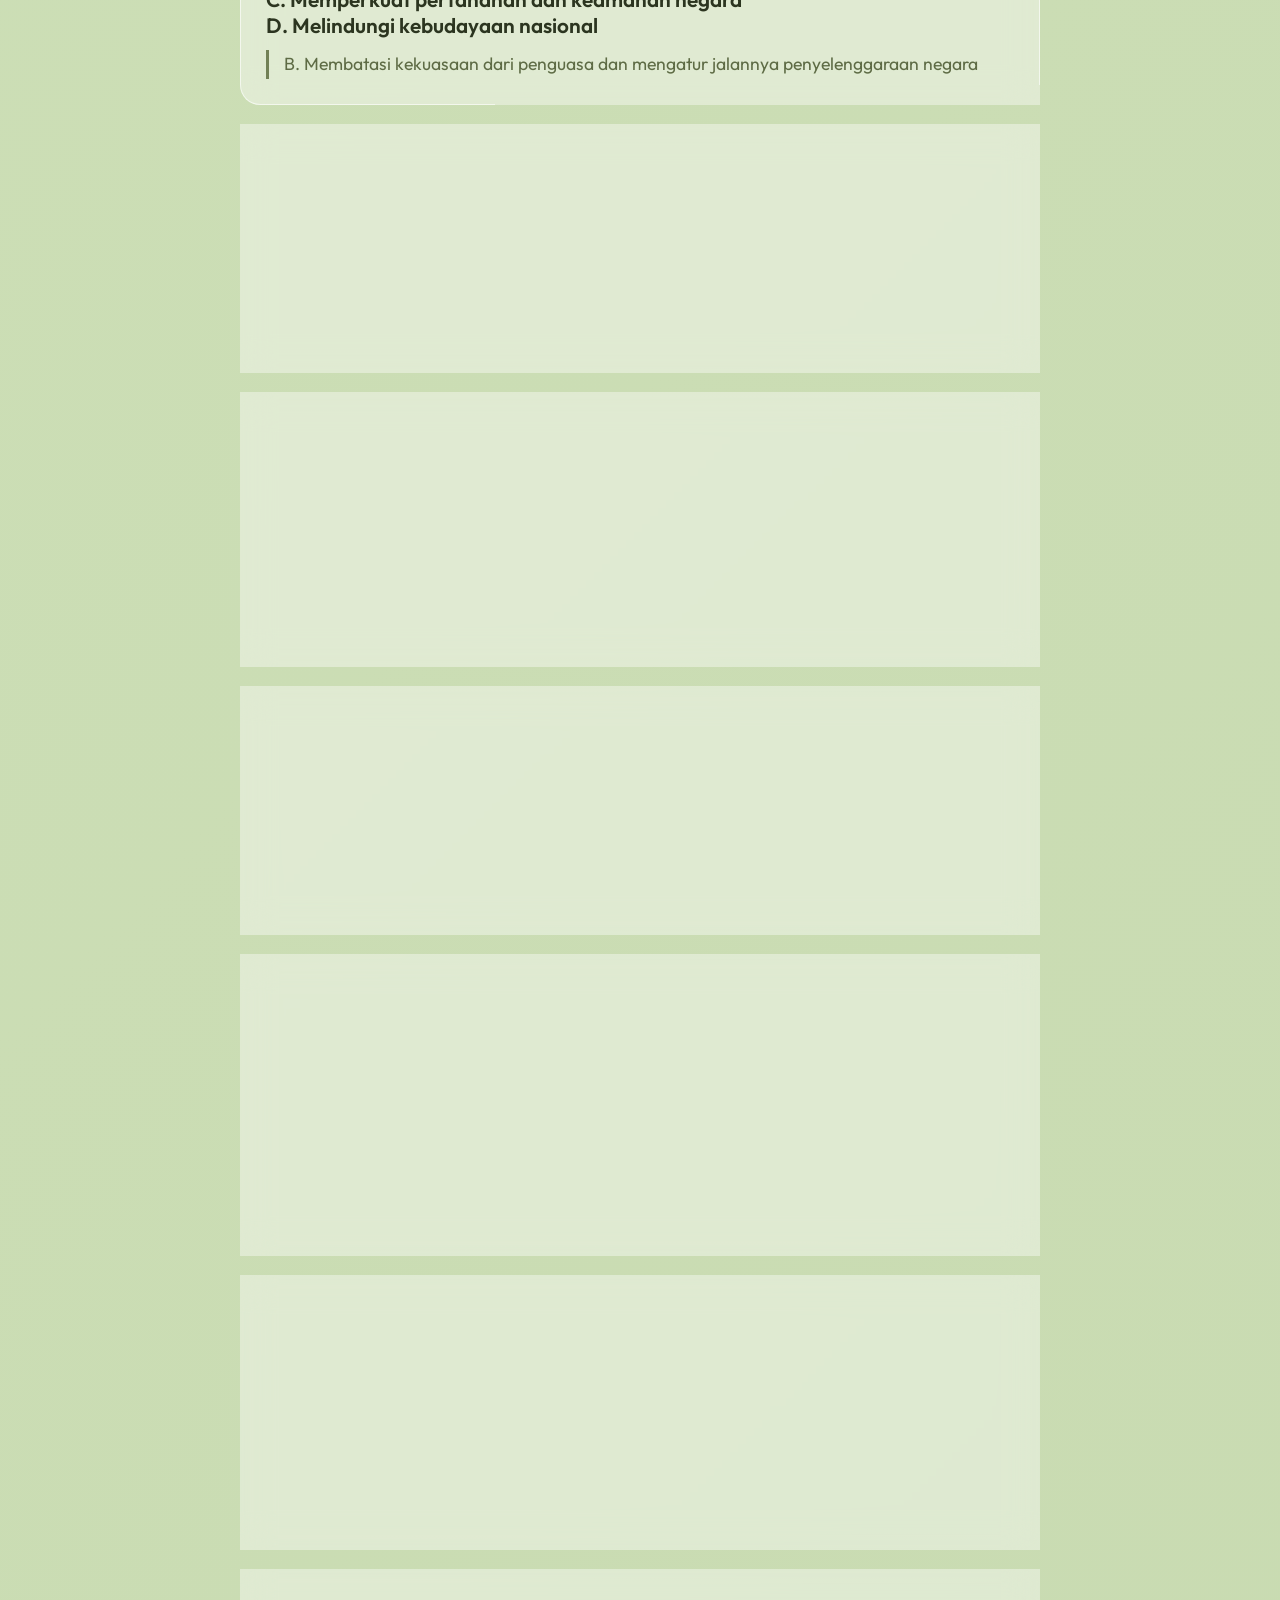
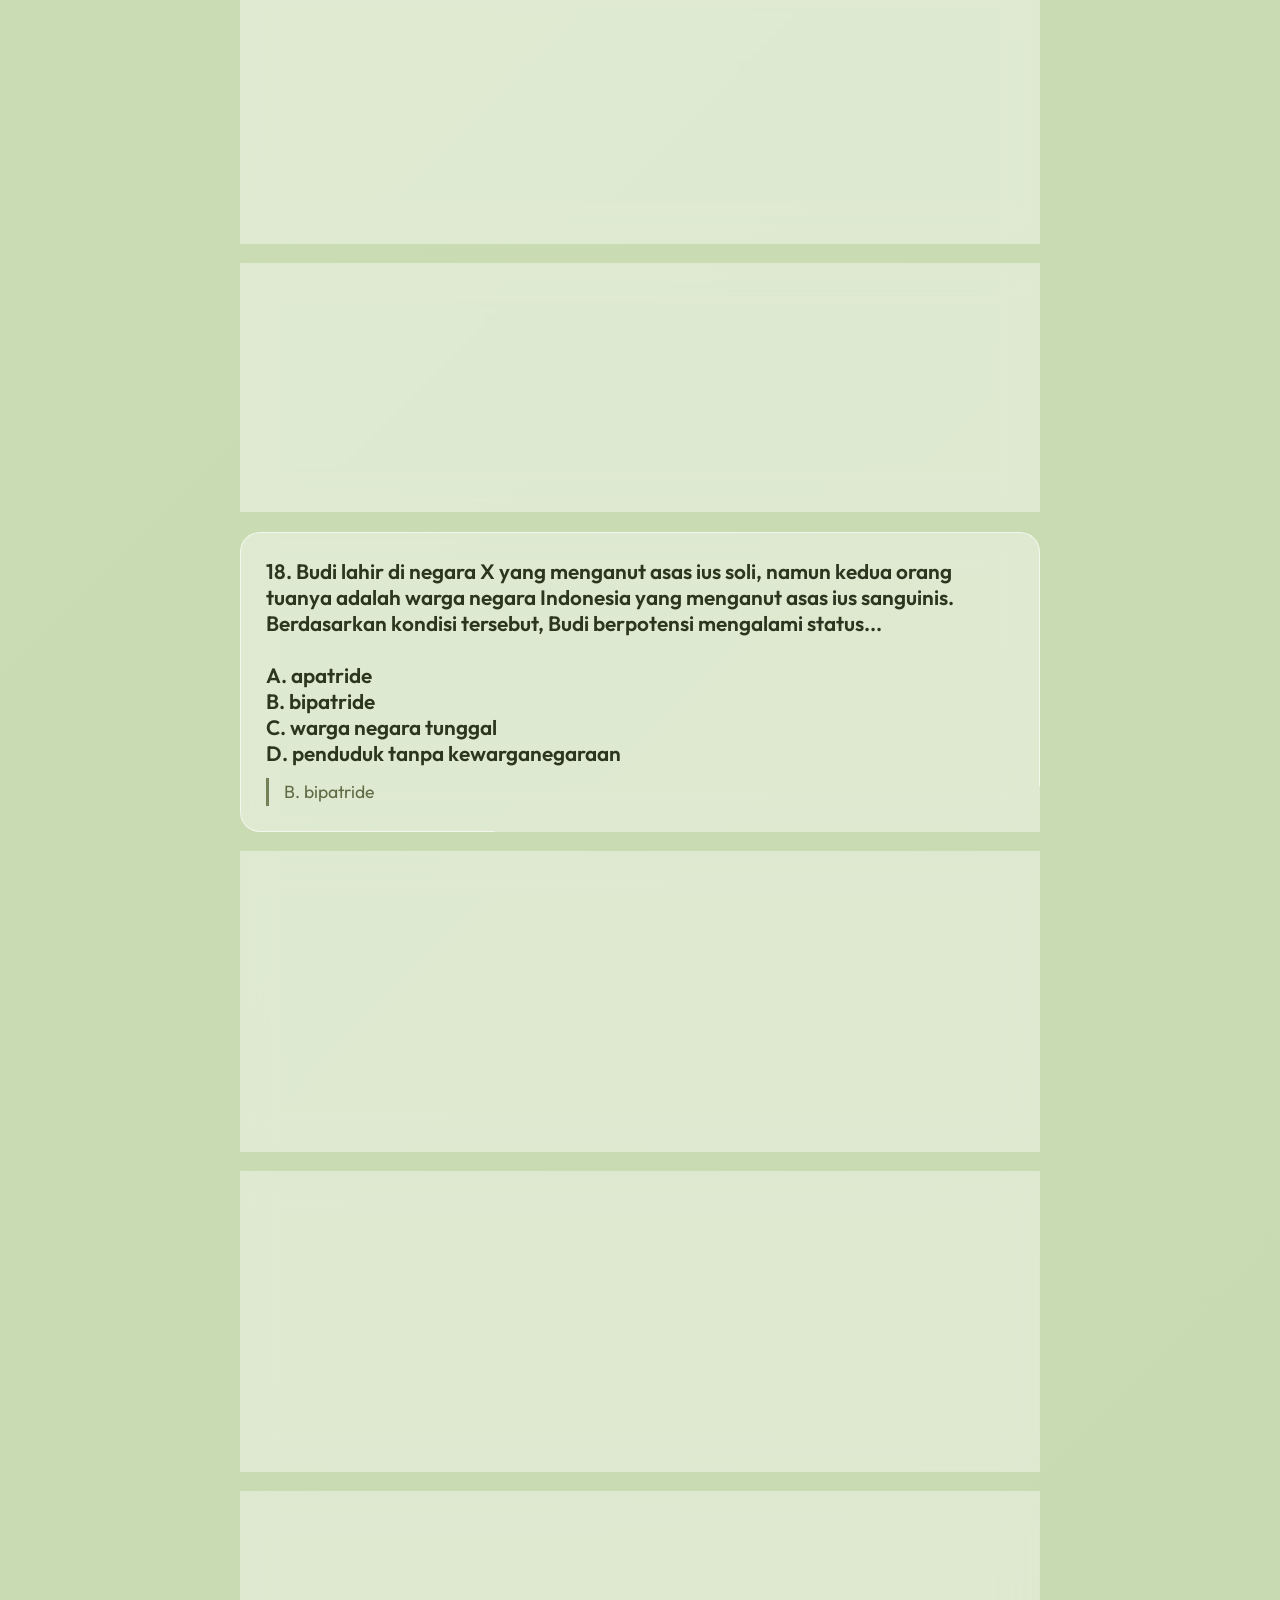
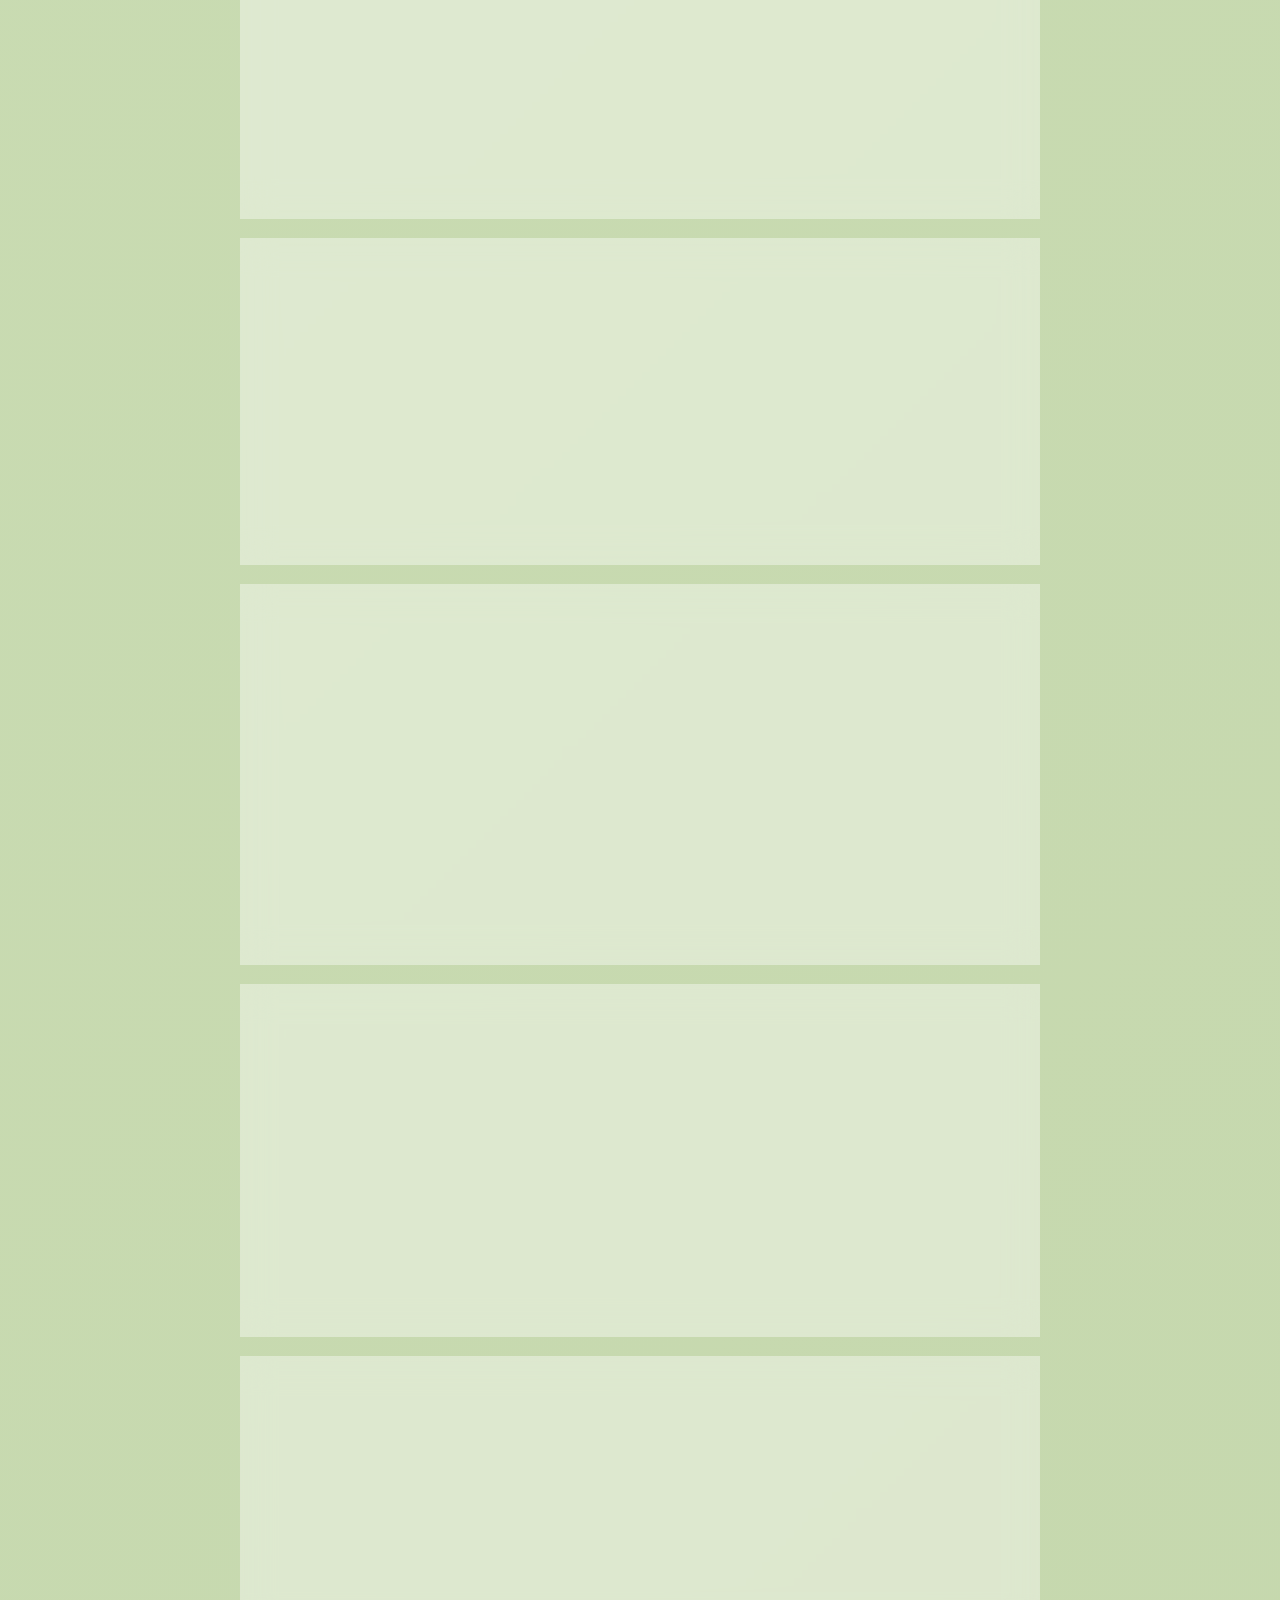
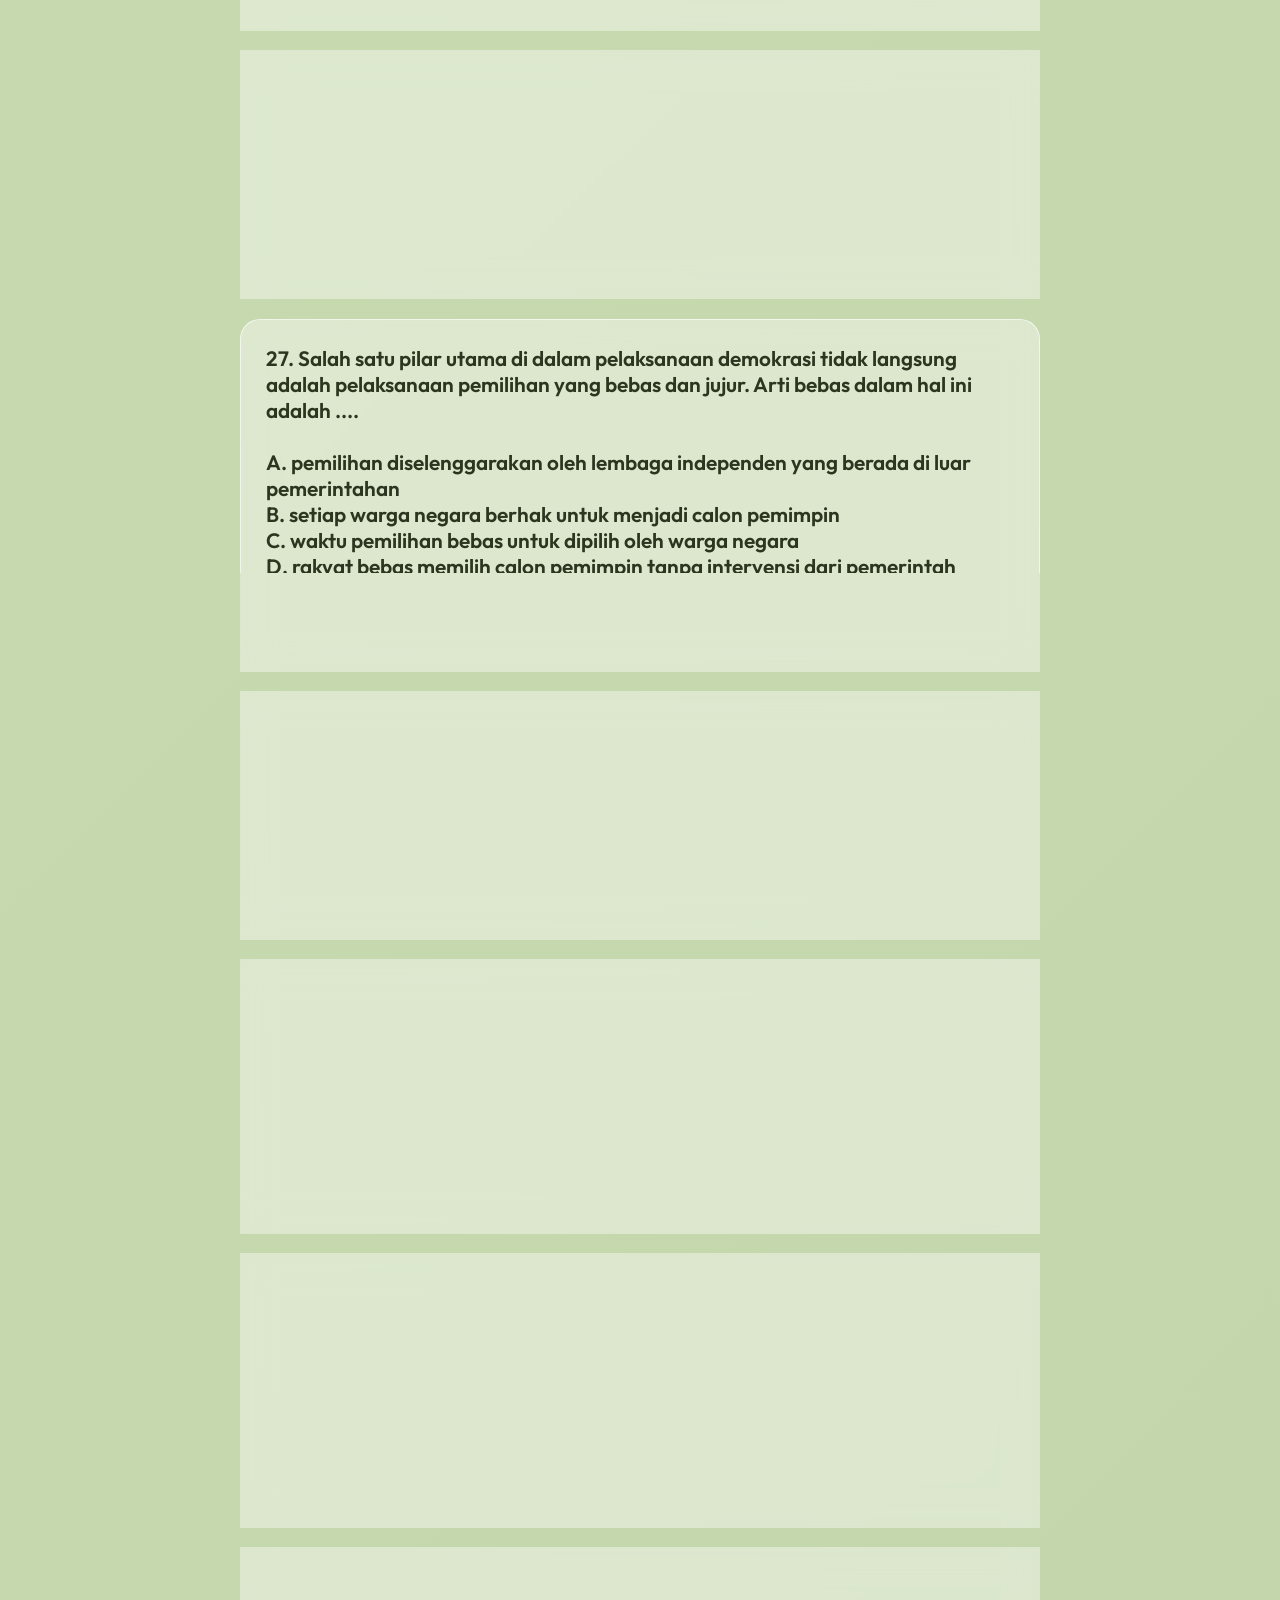
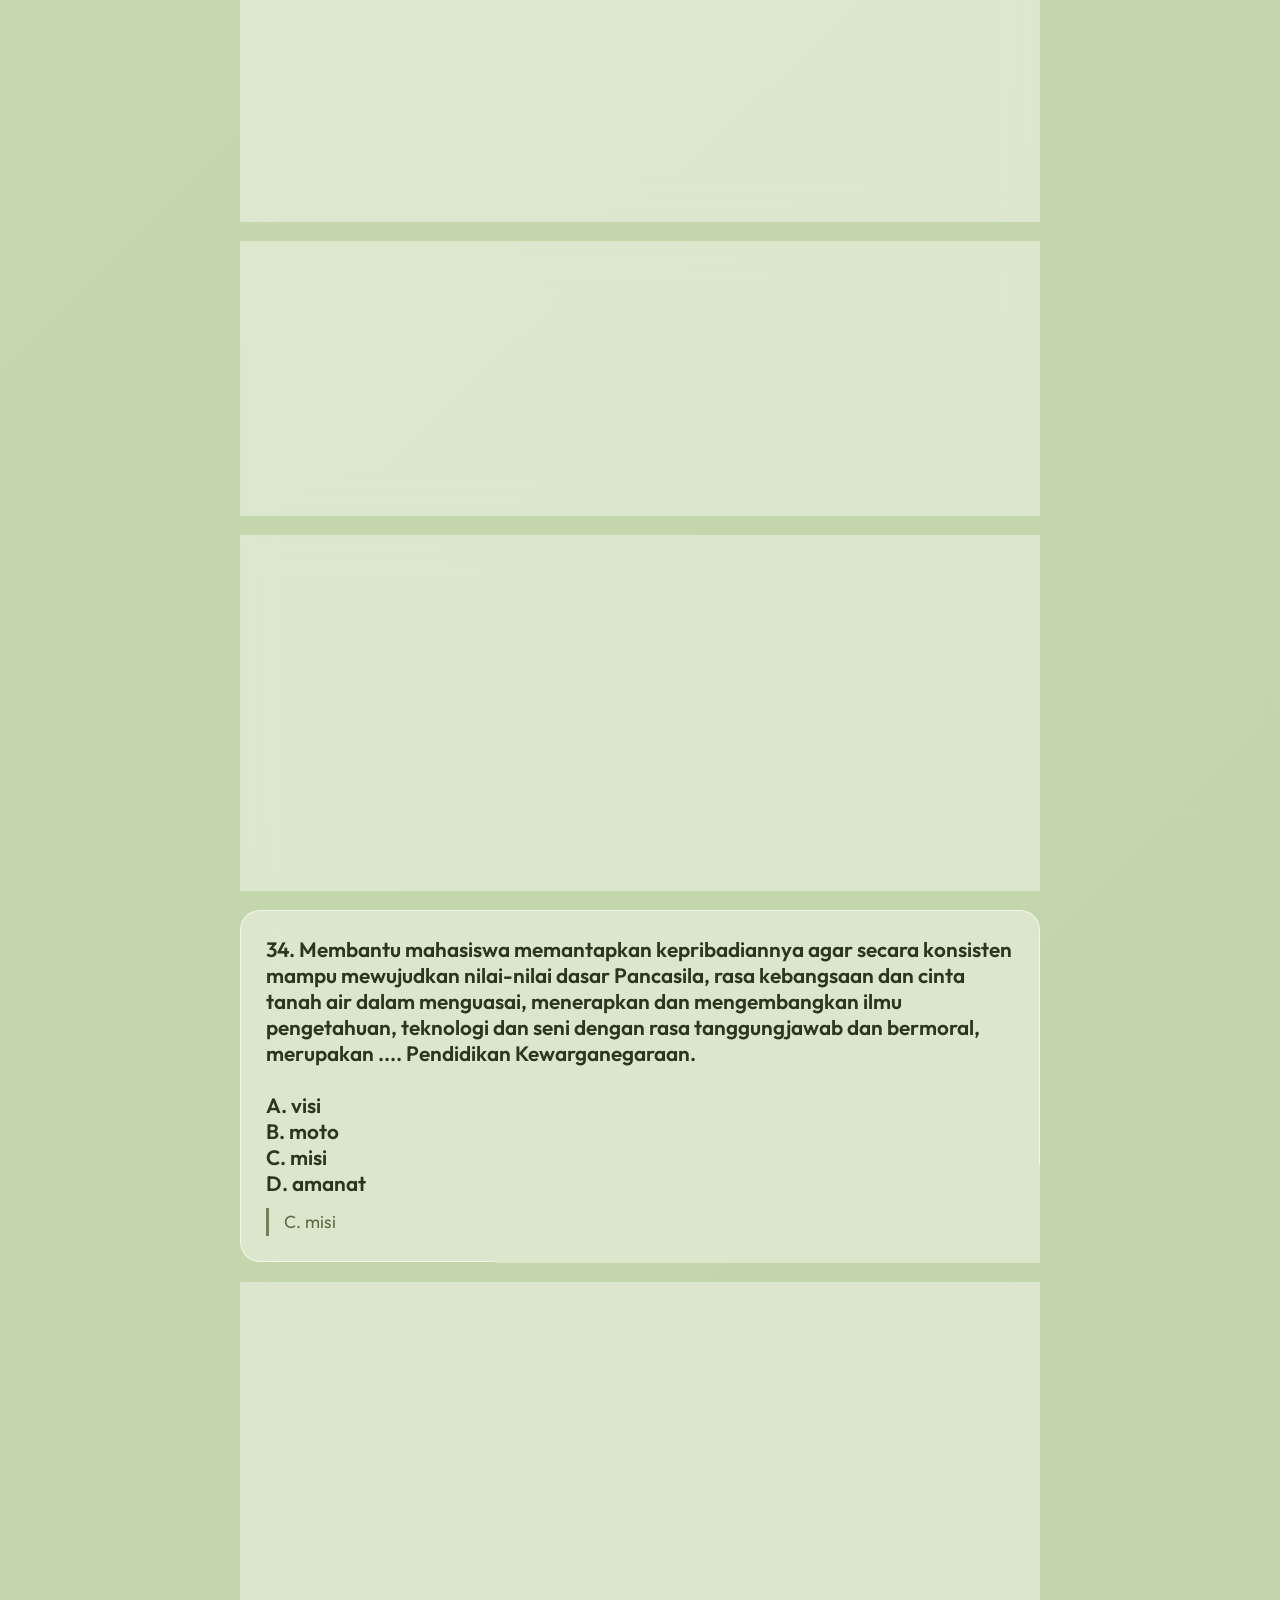
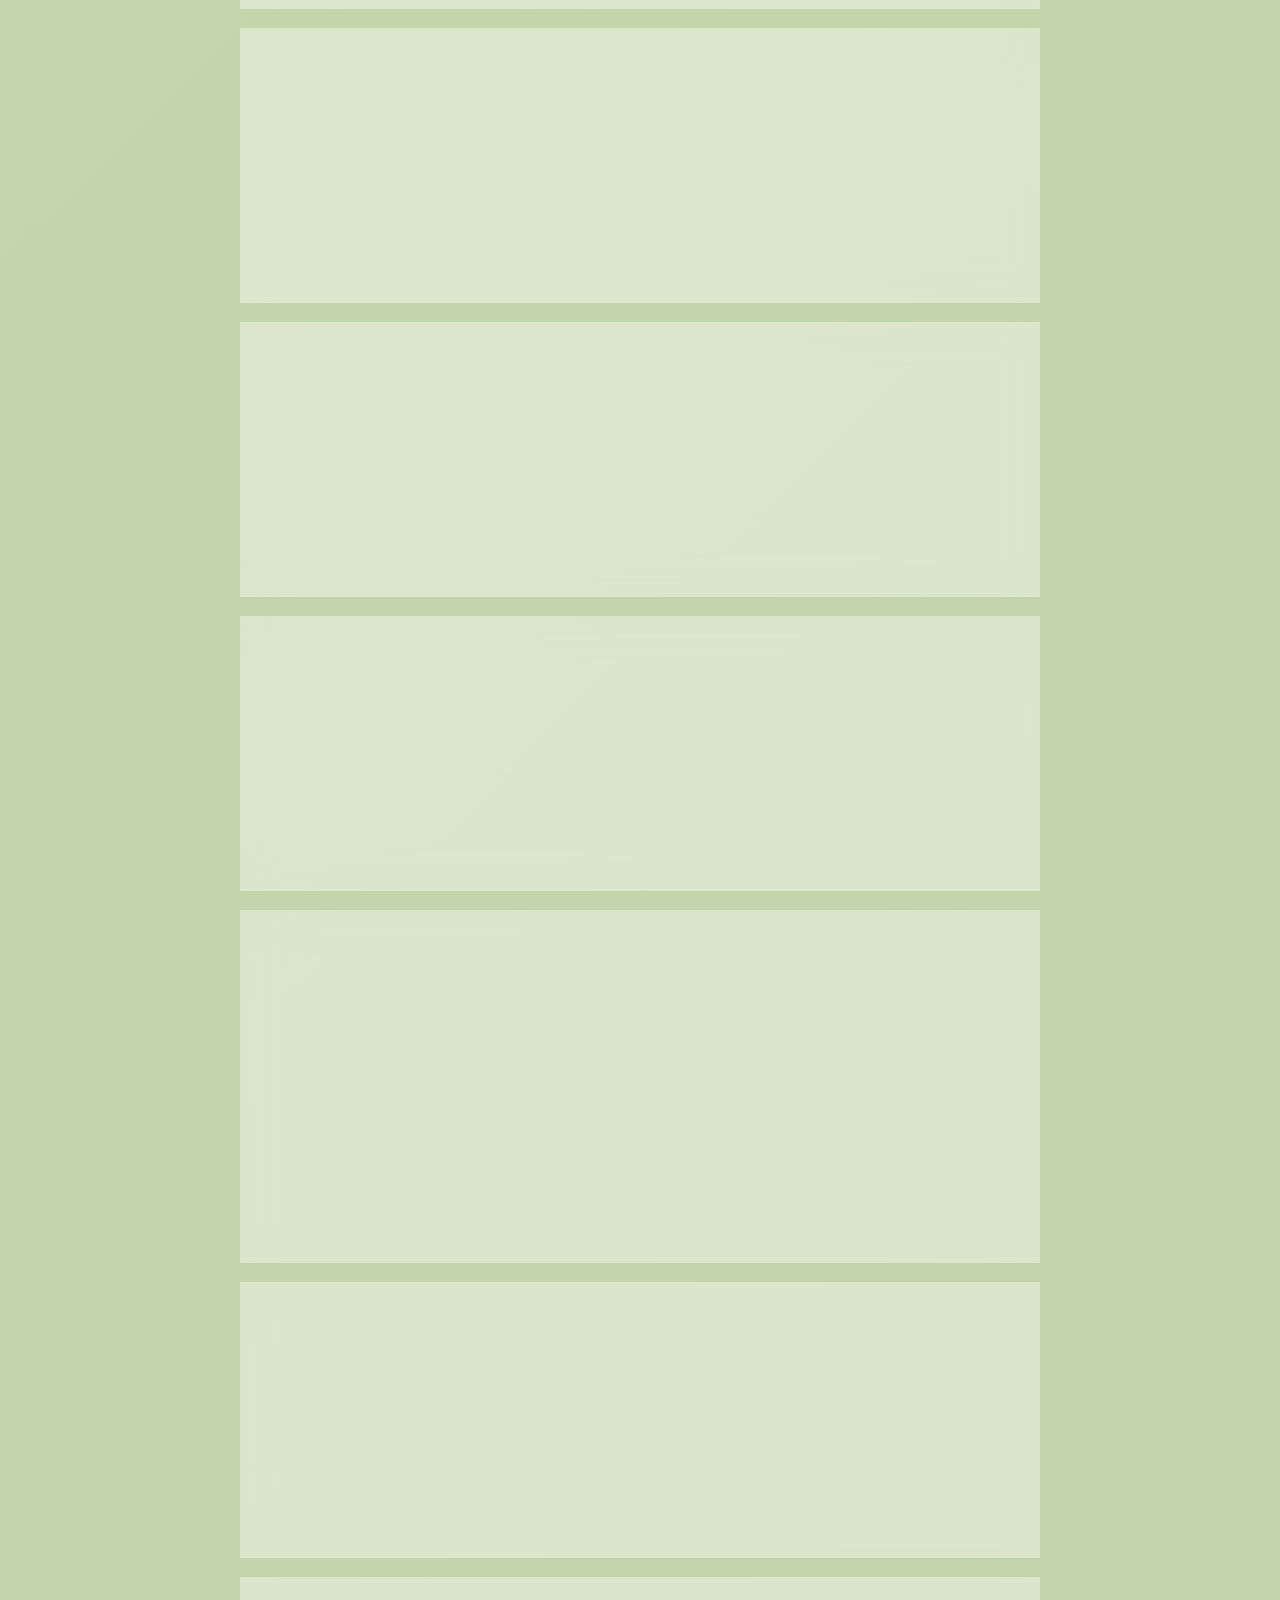
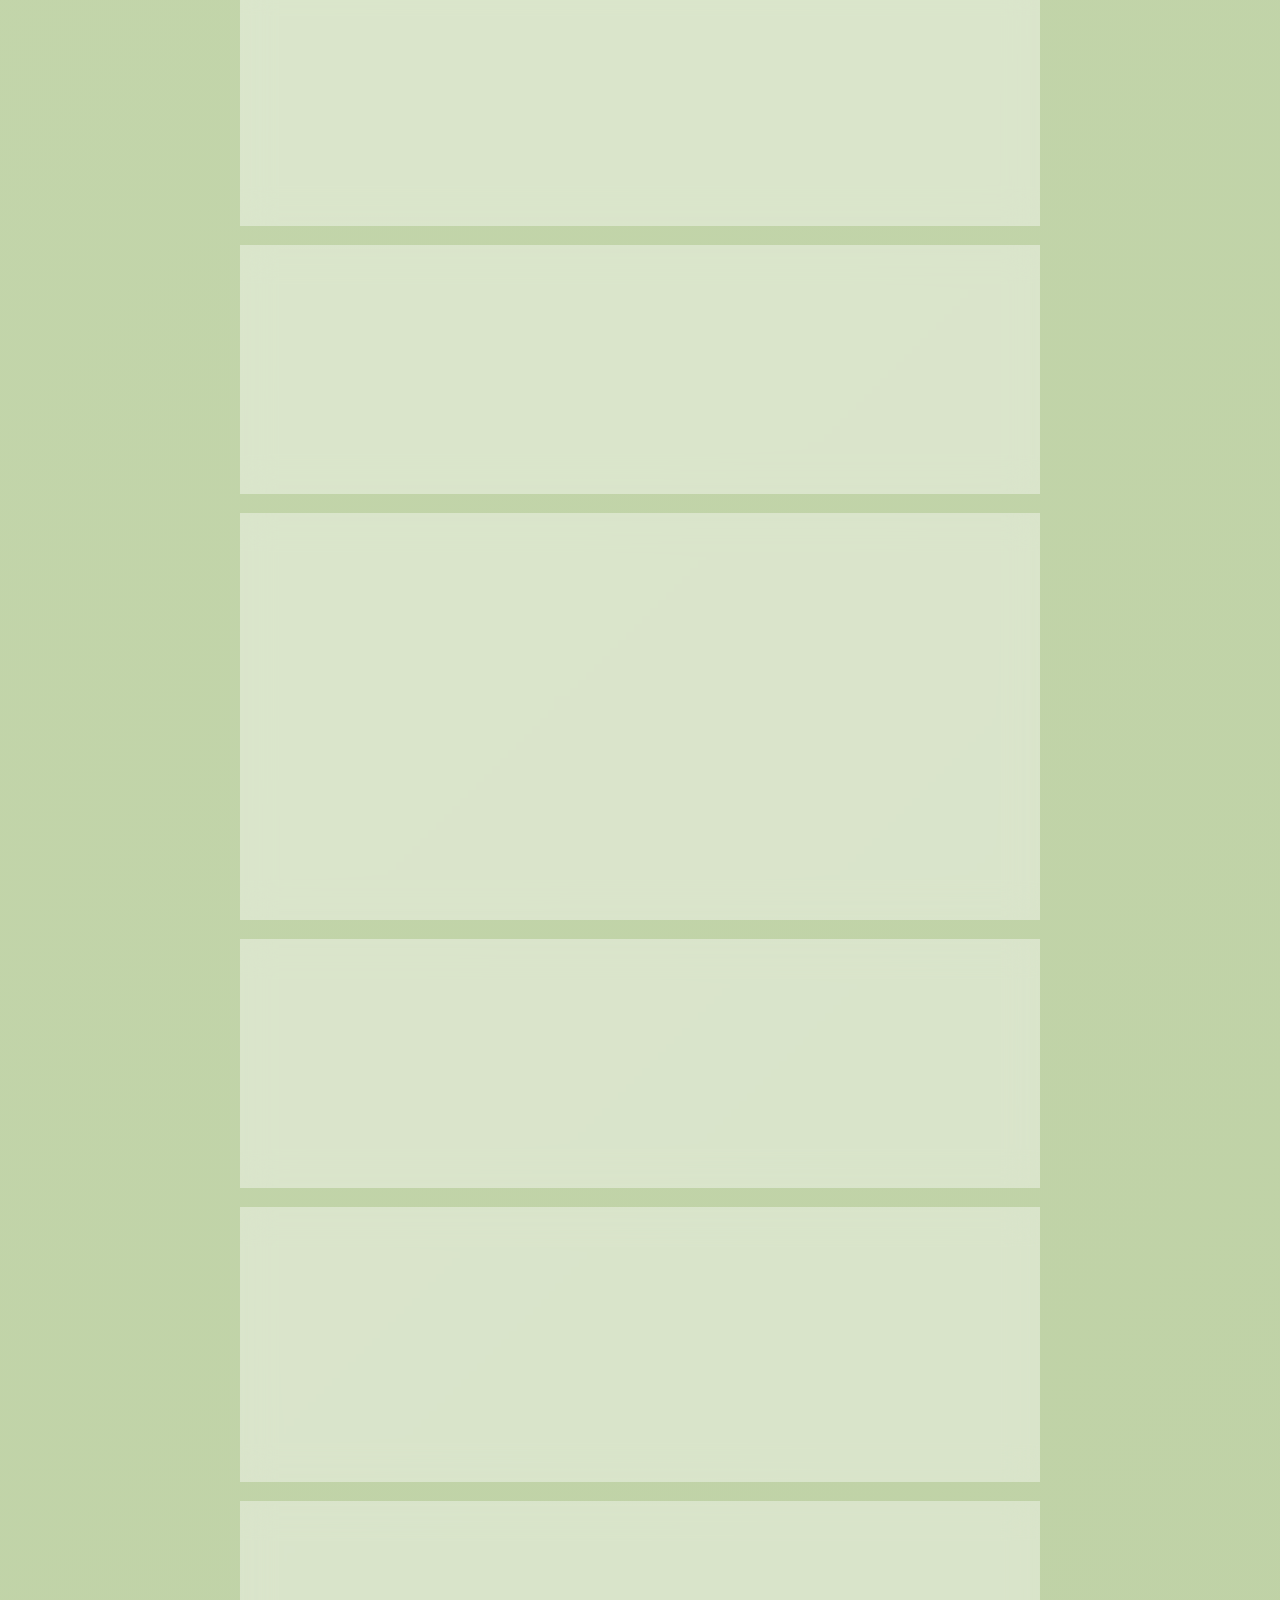
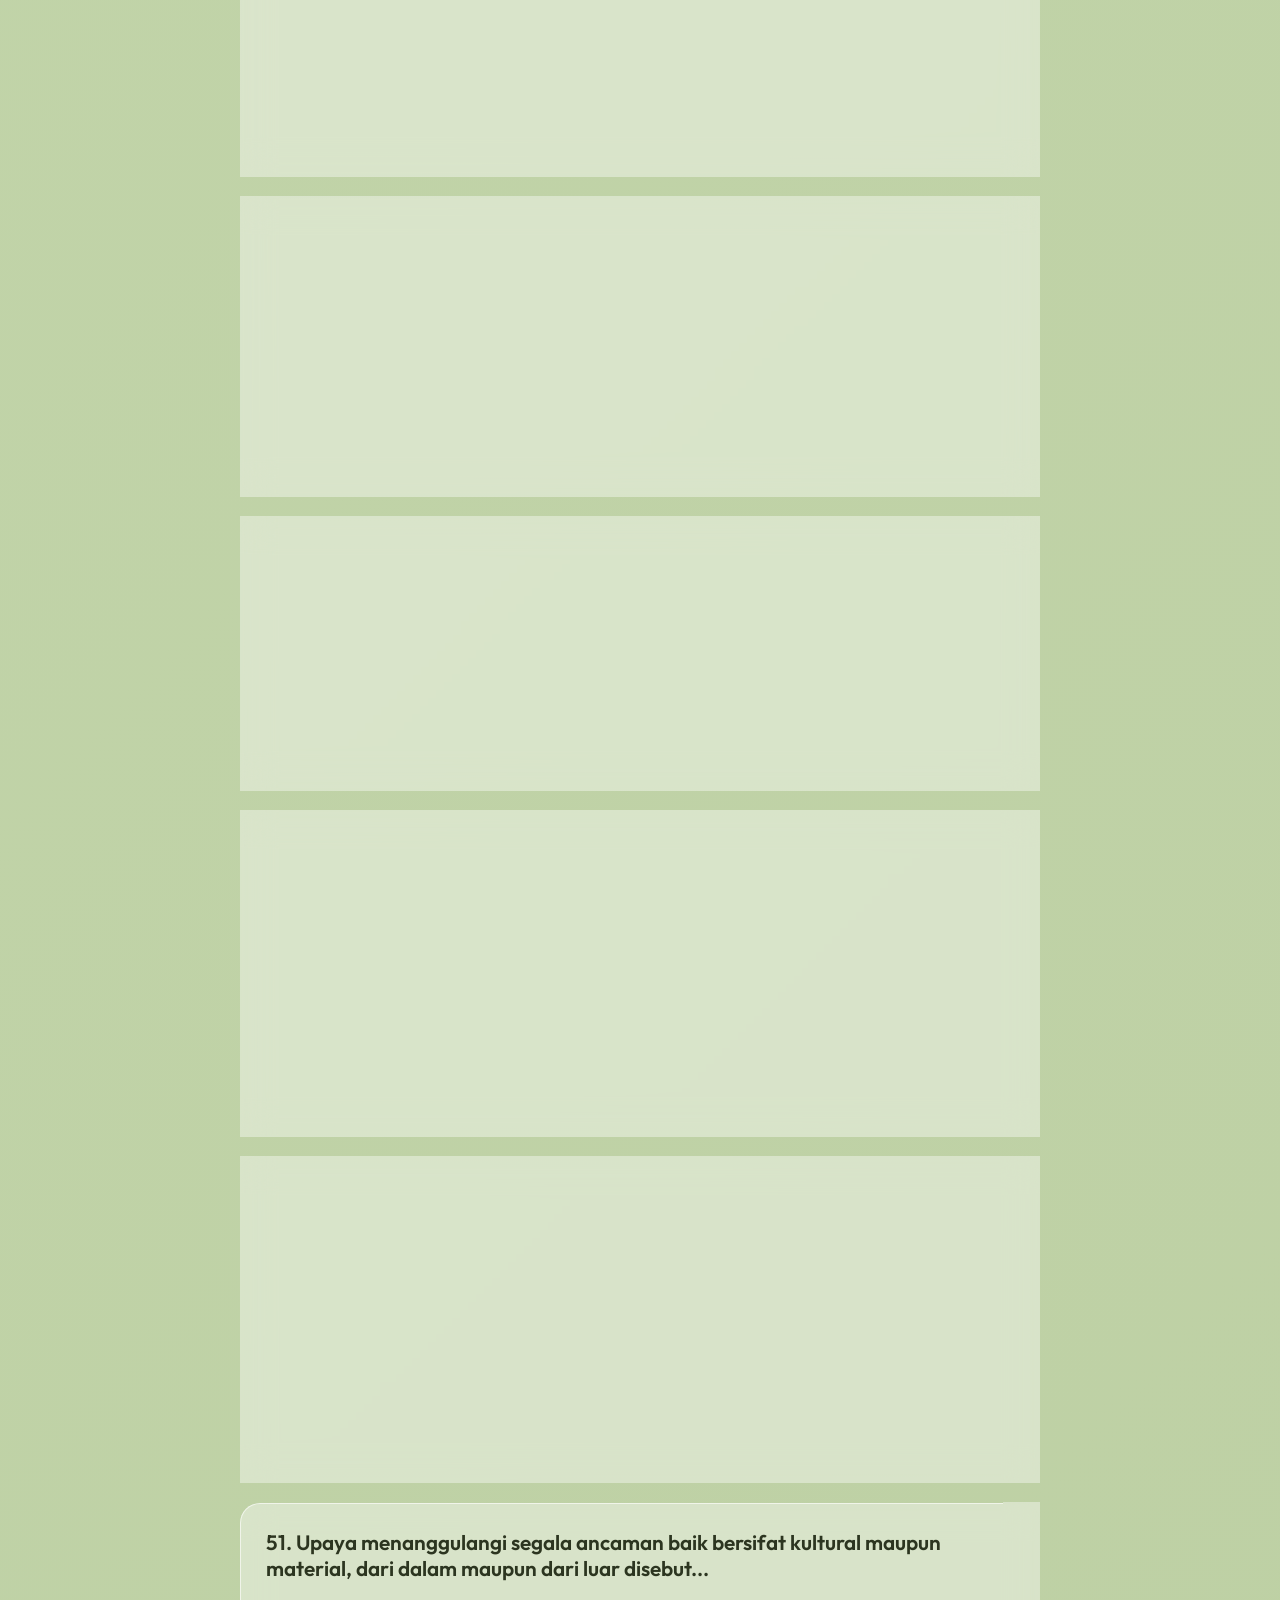
==== commit a7d0532e: "Update code-box theme to light/VSCode style" ====
--- a/index.html
+++ b/index.html
@@ -258,18 +258,18 @@
         }
 
         .code-box {
-            background: #1e1e1e;
-            color: #d4d4d4;
+            background: #f8f9fa;
+            color: #24292e;
             padding: 15px;
             border-radius: 8px;
-            font-family: 'Courier New', Courier, monospace;
+            font-family: 'Consolas', 'Courier New', monospace;
             font-size: 1rem;
             text-align: left;
             margin-top: 10px;
             margin-bottom: 15px;
             overflow-x: auto;
-            border: 1px solid #333;
-            box-shadow: 0 4px 6px rgba(0, 0, 0, 0.3);
+            border: 1px solid #e1e4e8;
+            box-shadow: inset 0 1px 3px rgba(0, 0, 0, 0.05);
         }
 
     </style>
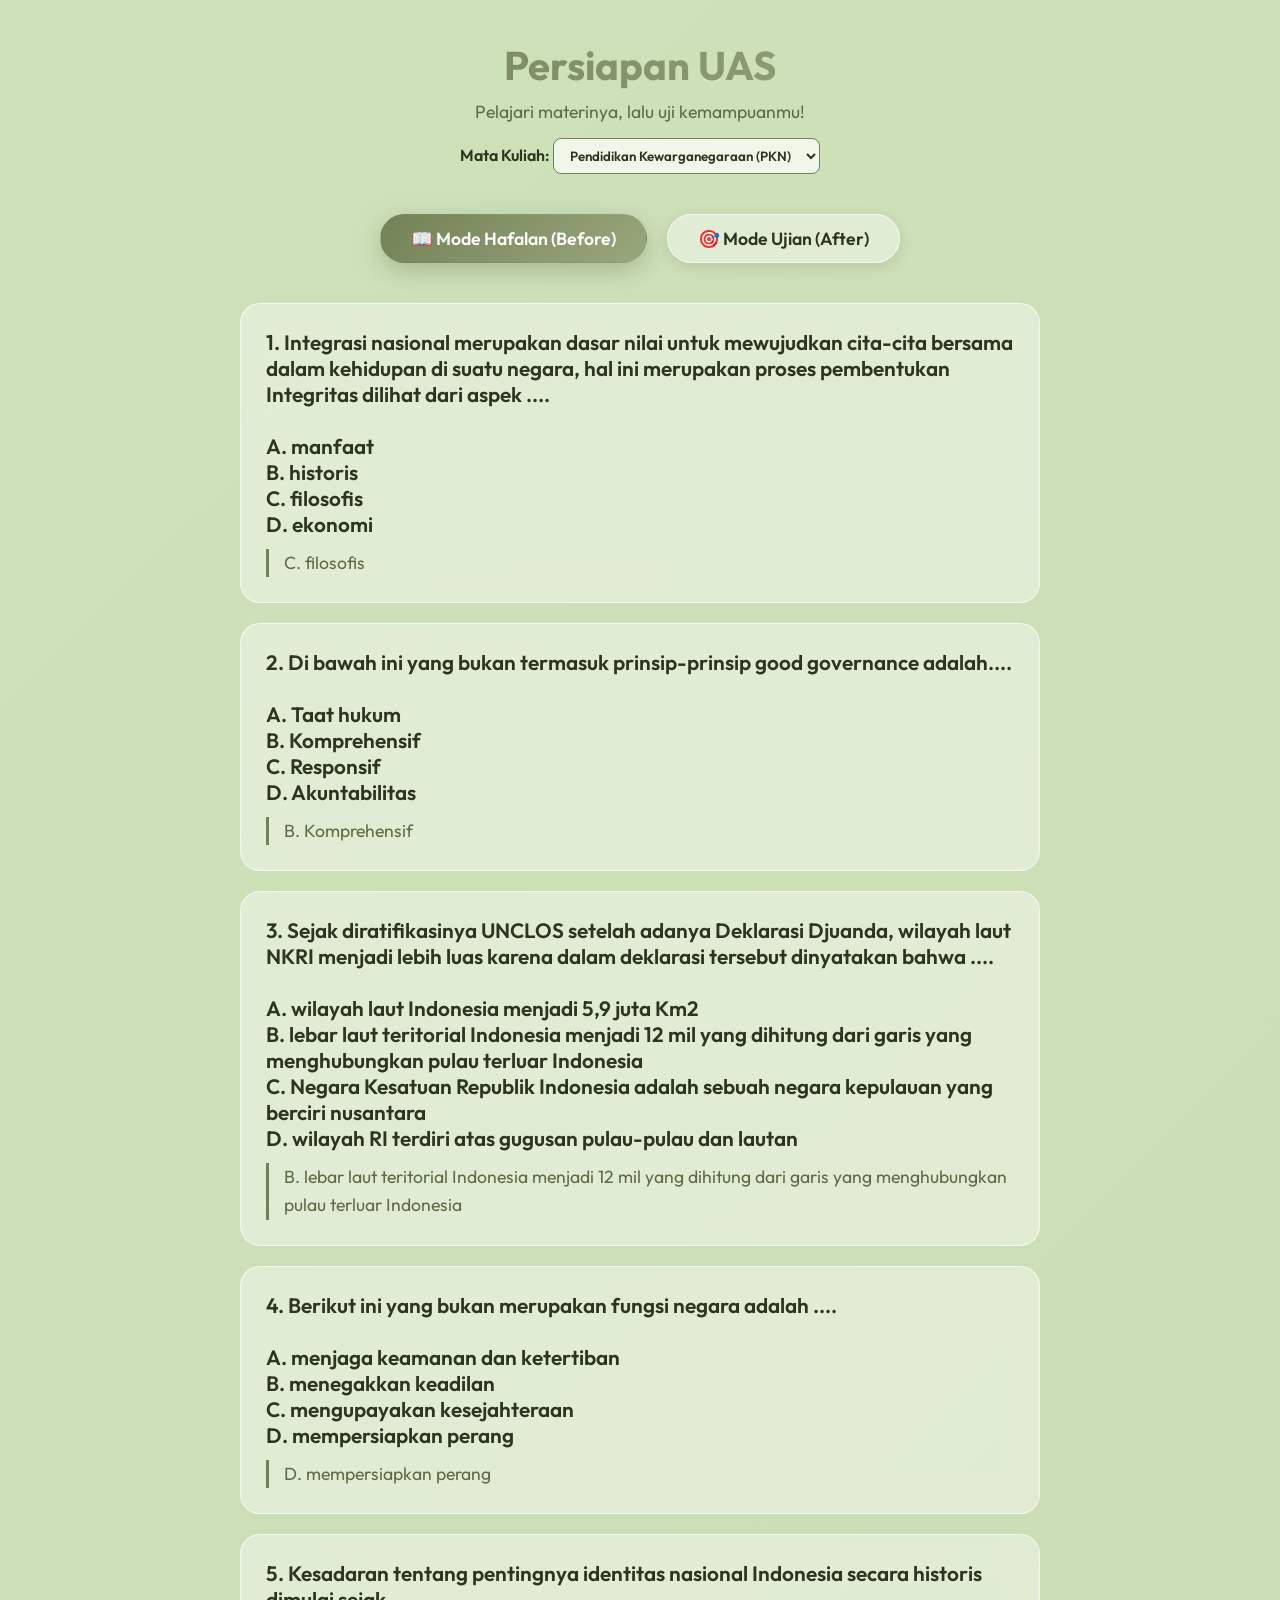
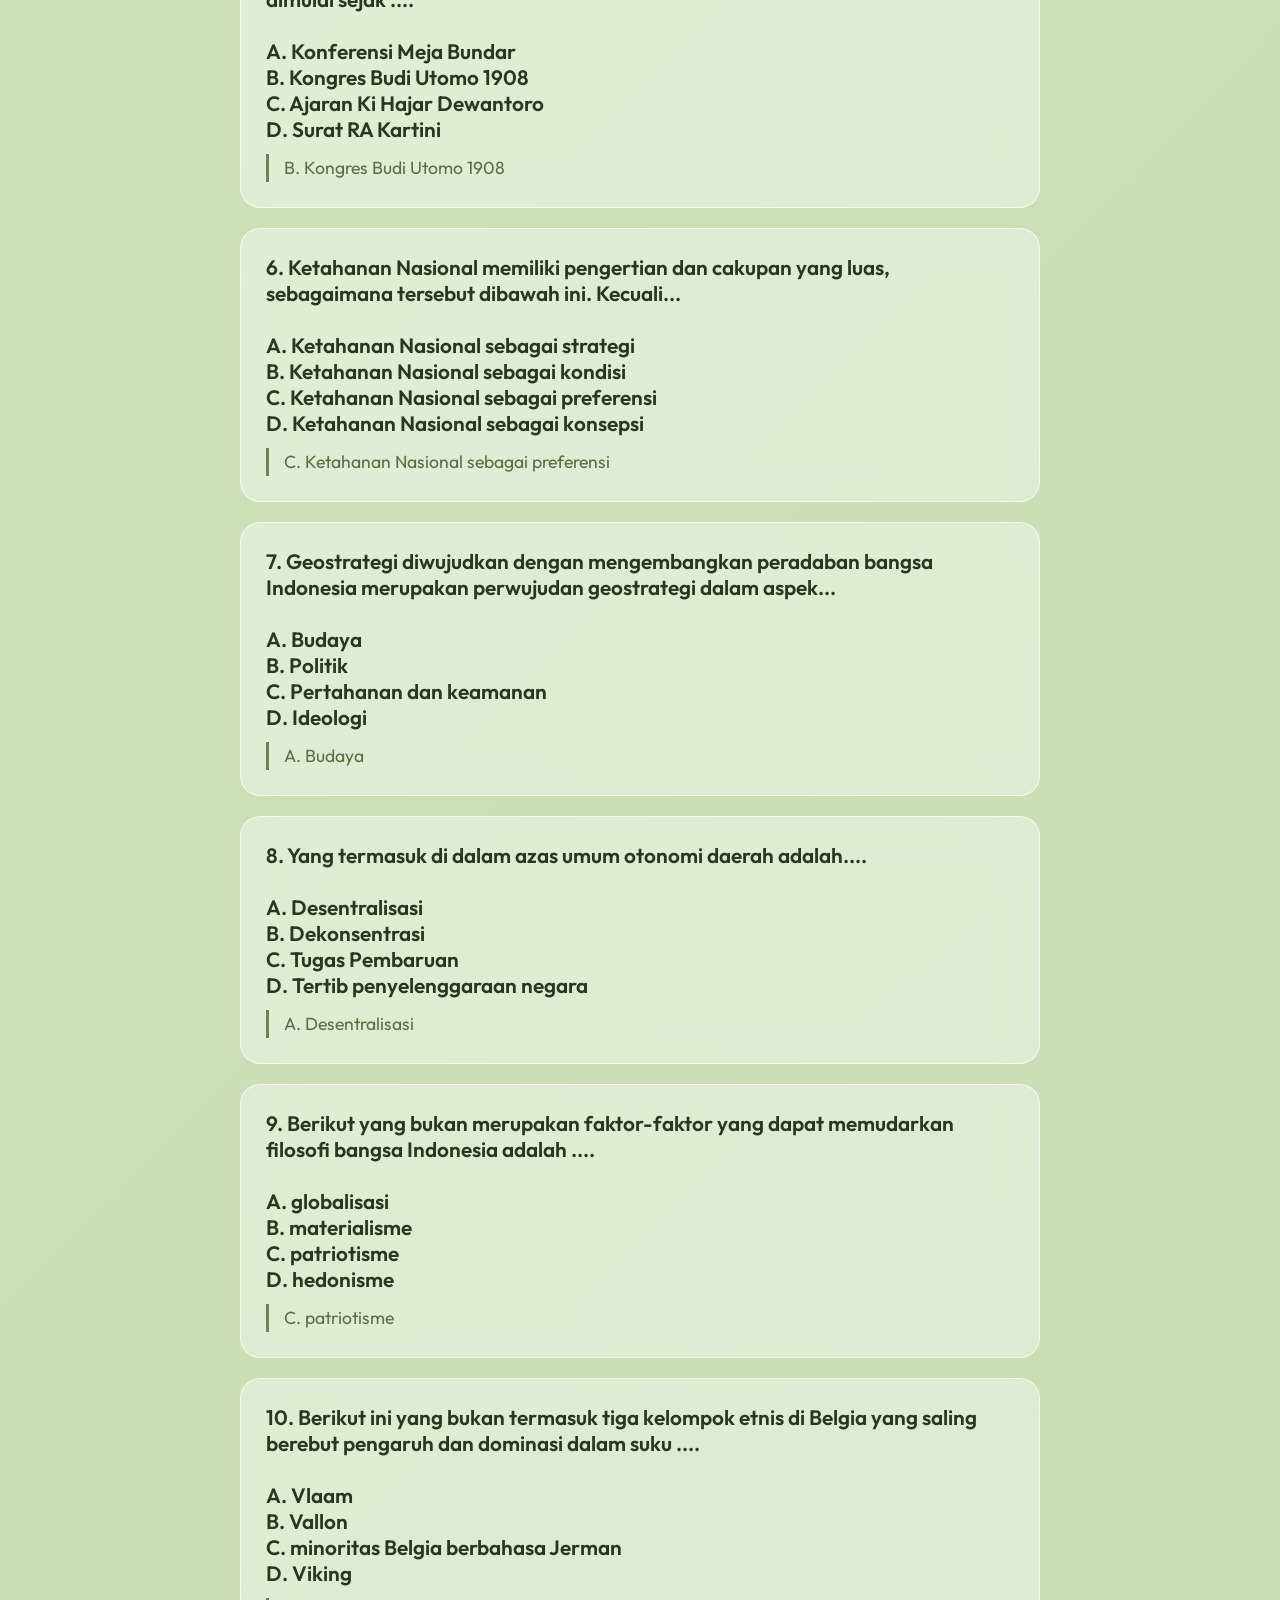
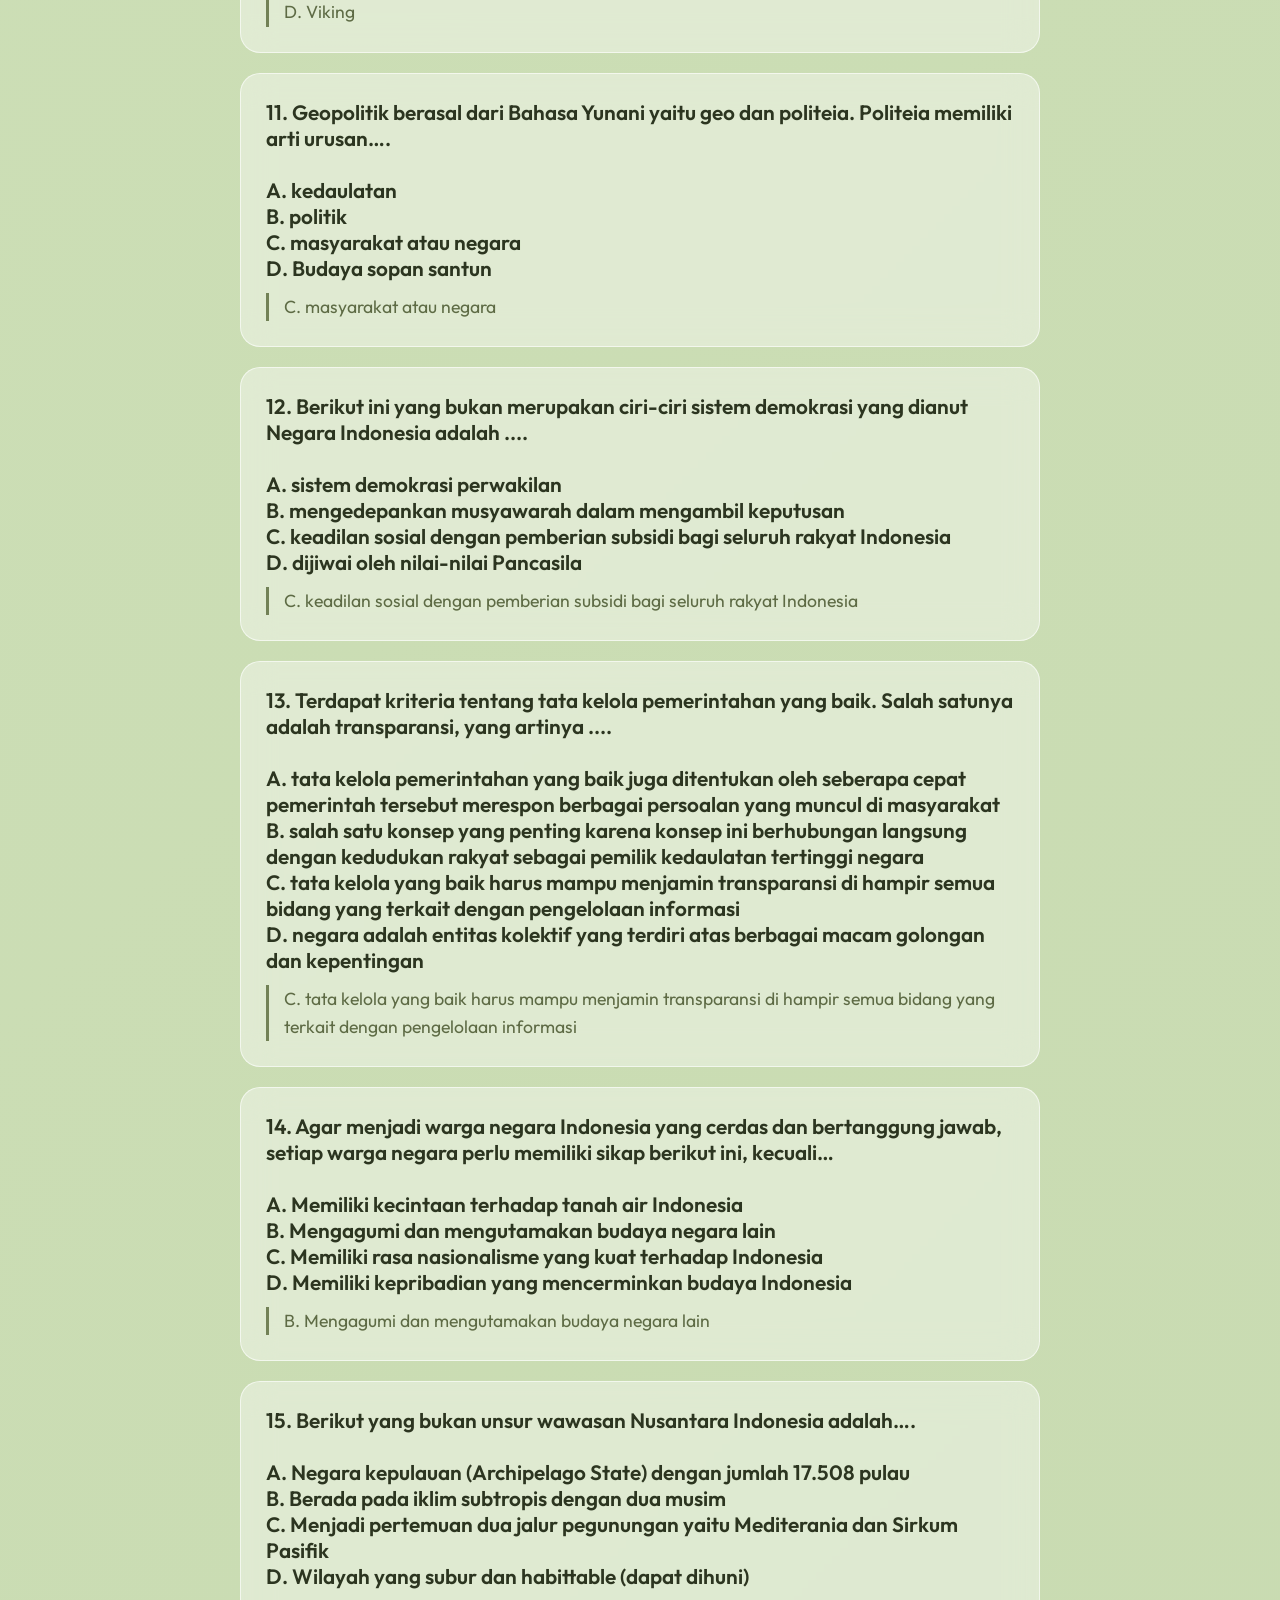
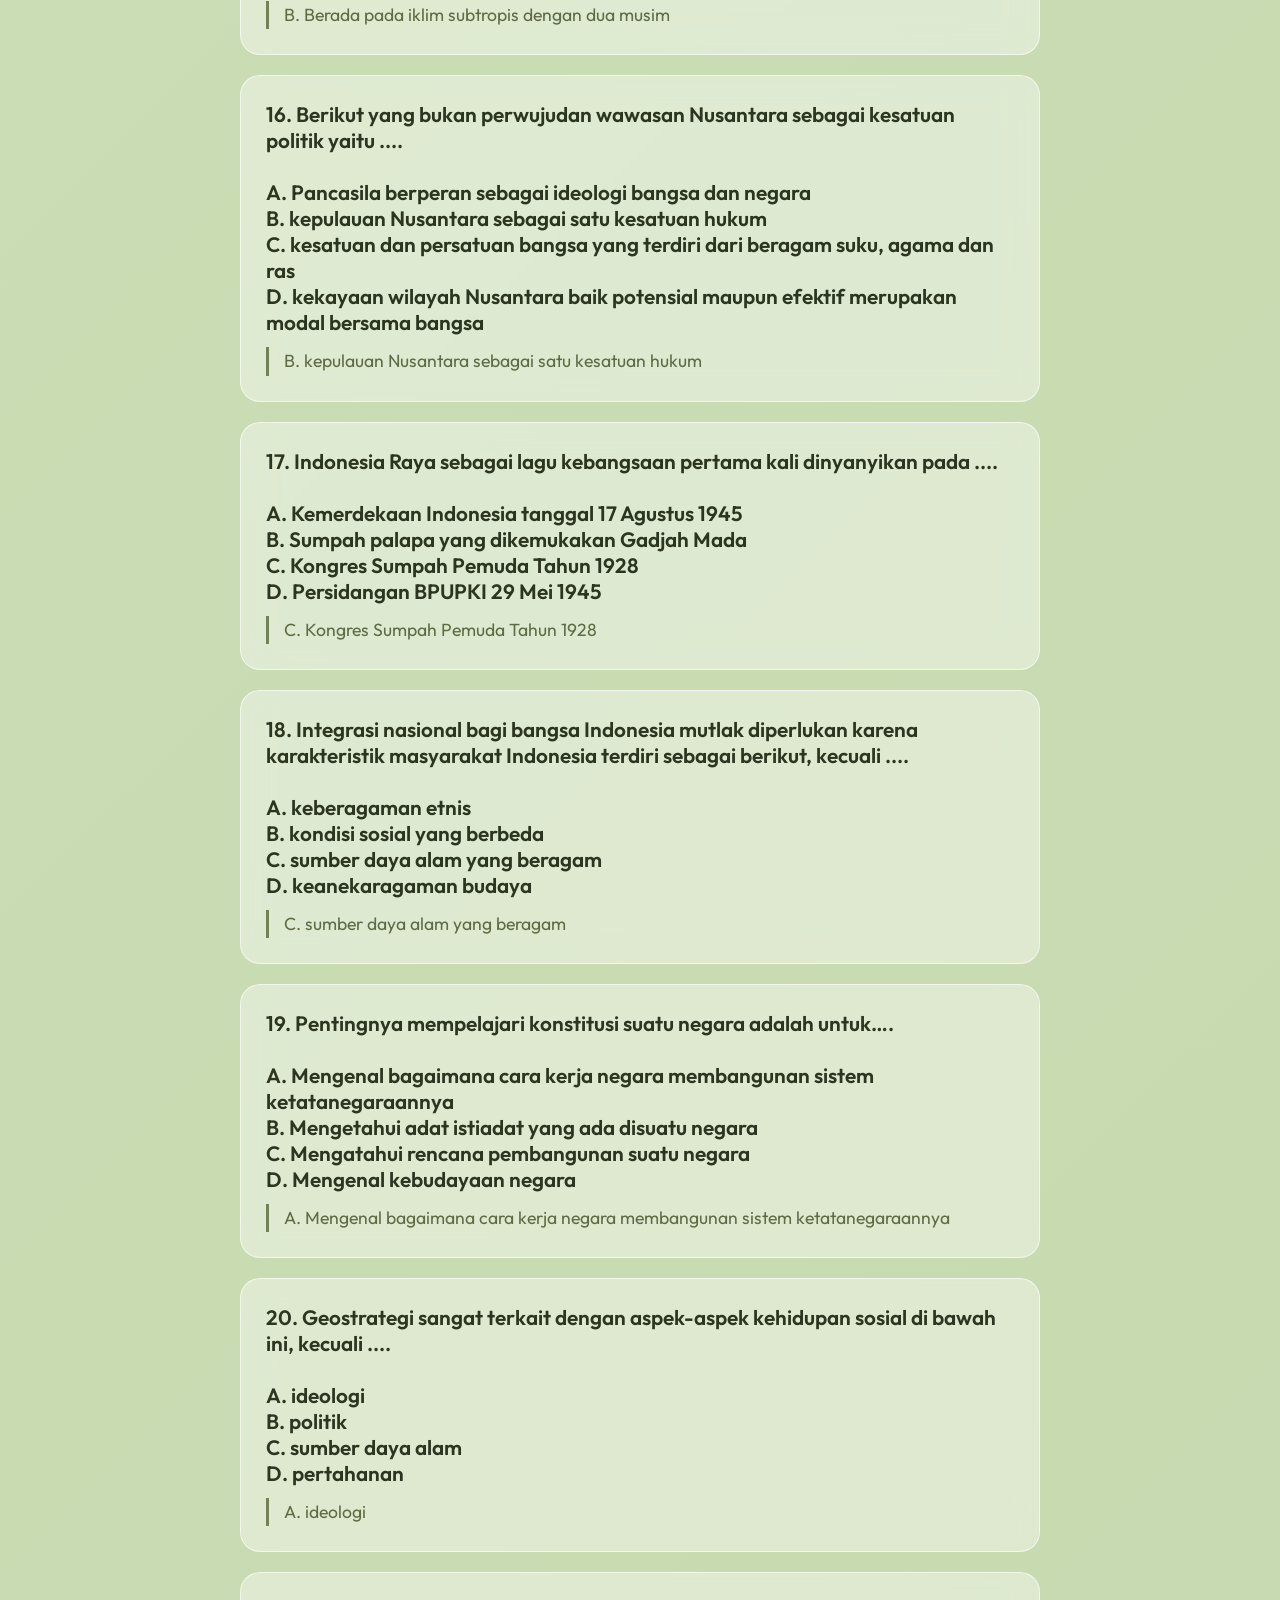
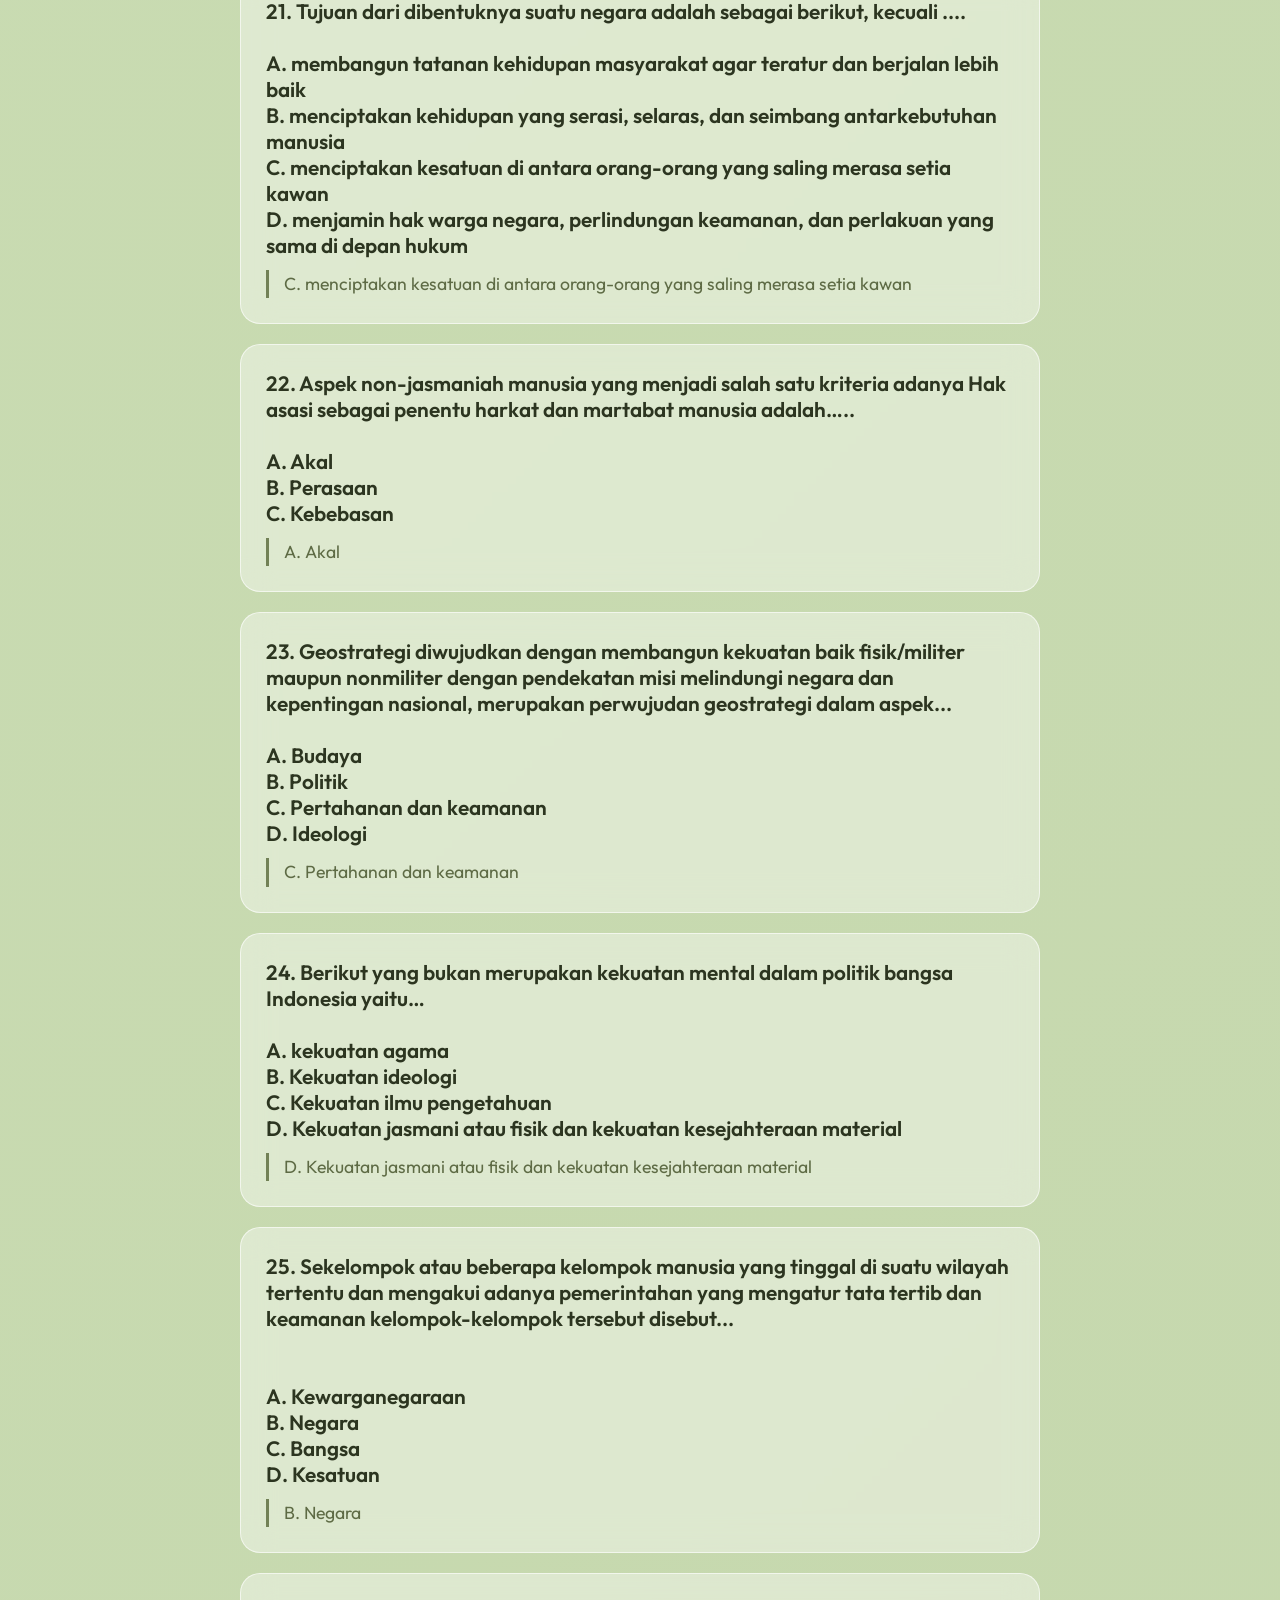
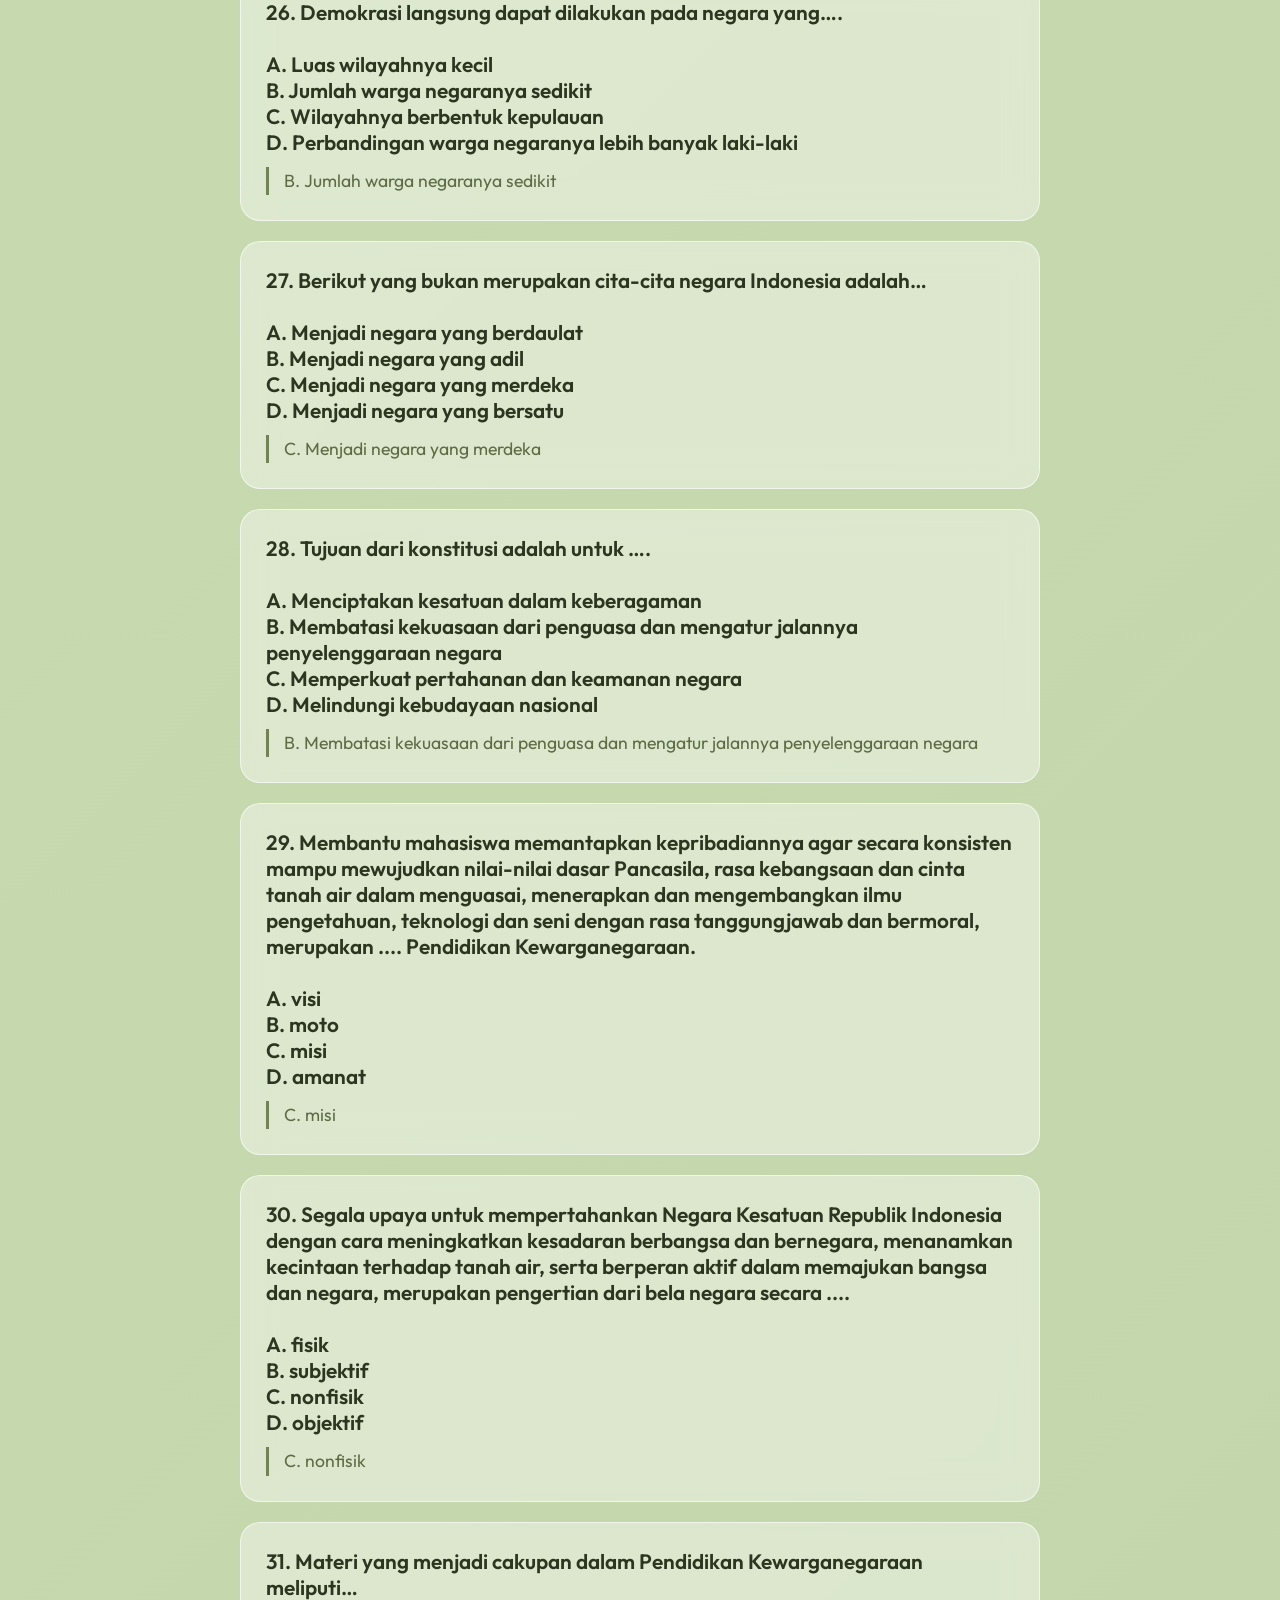
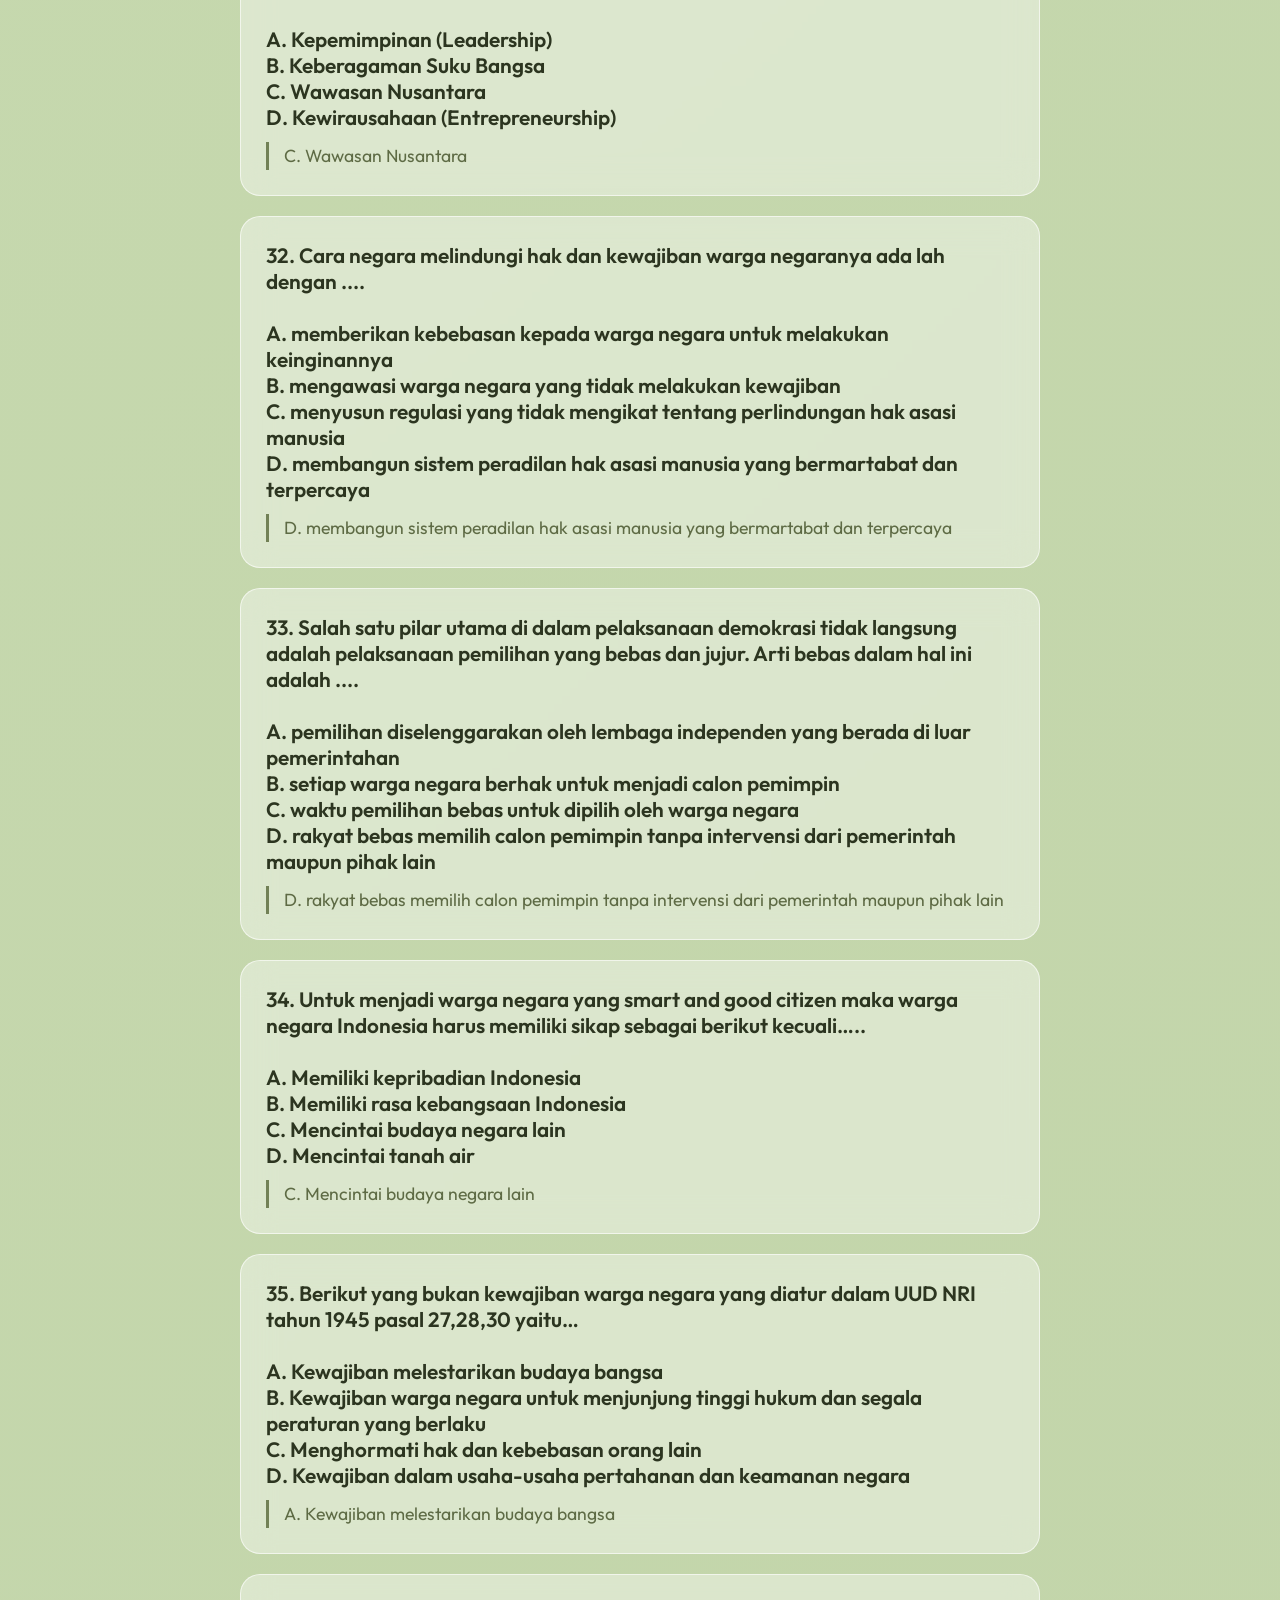
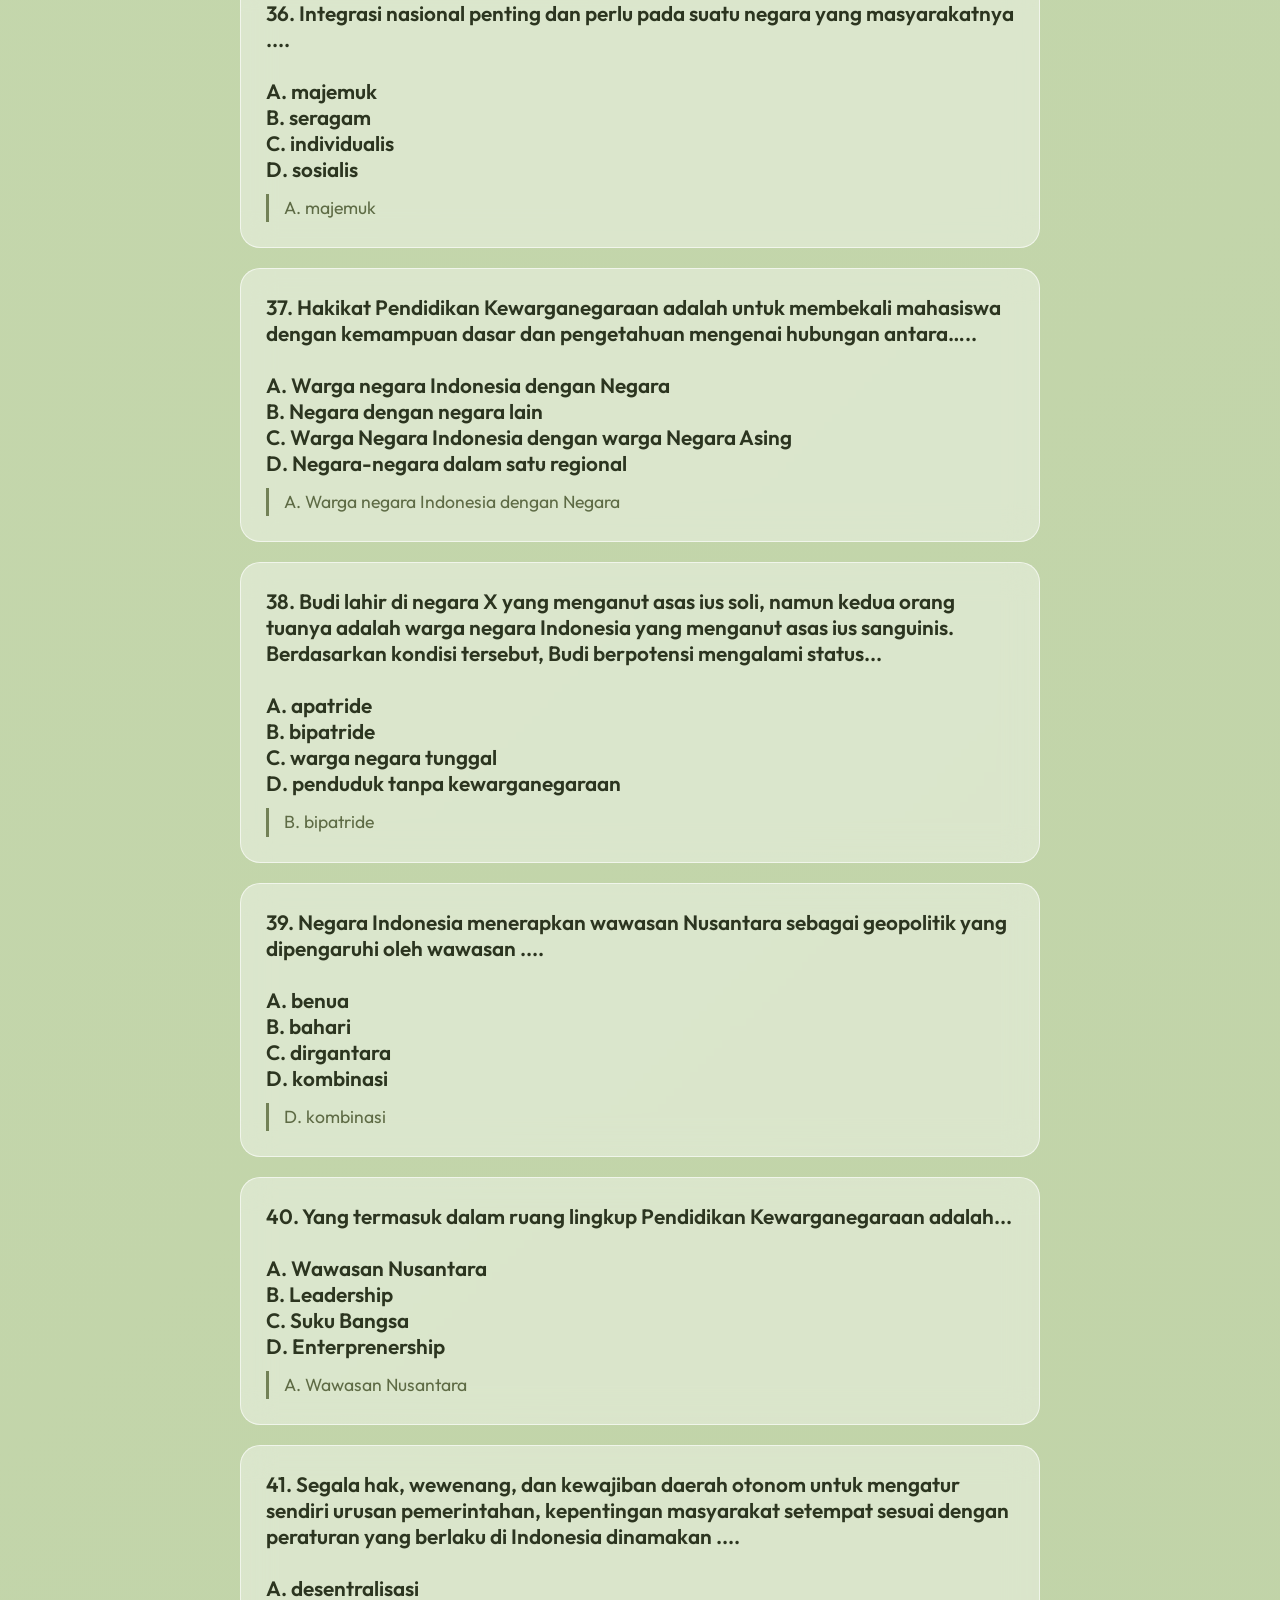
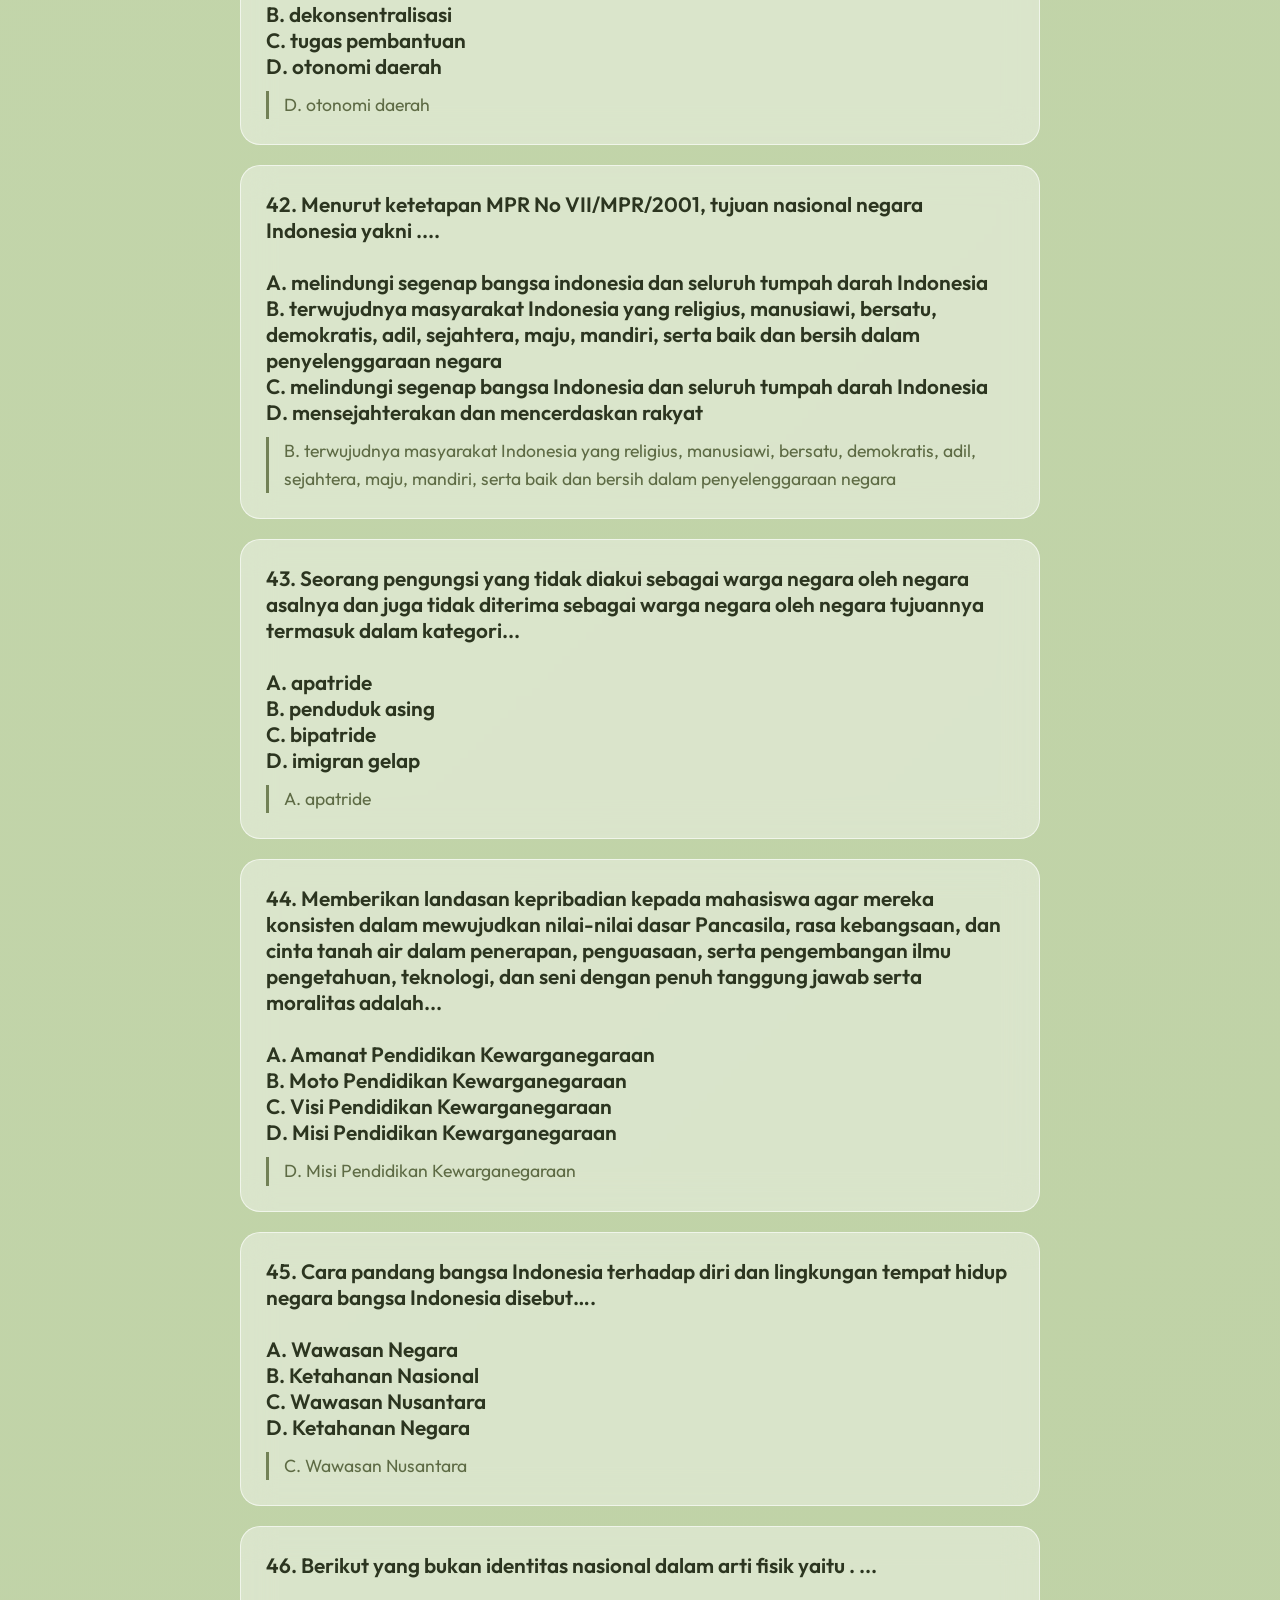
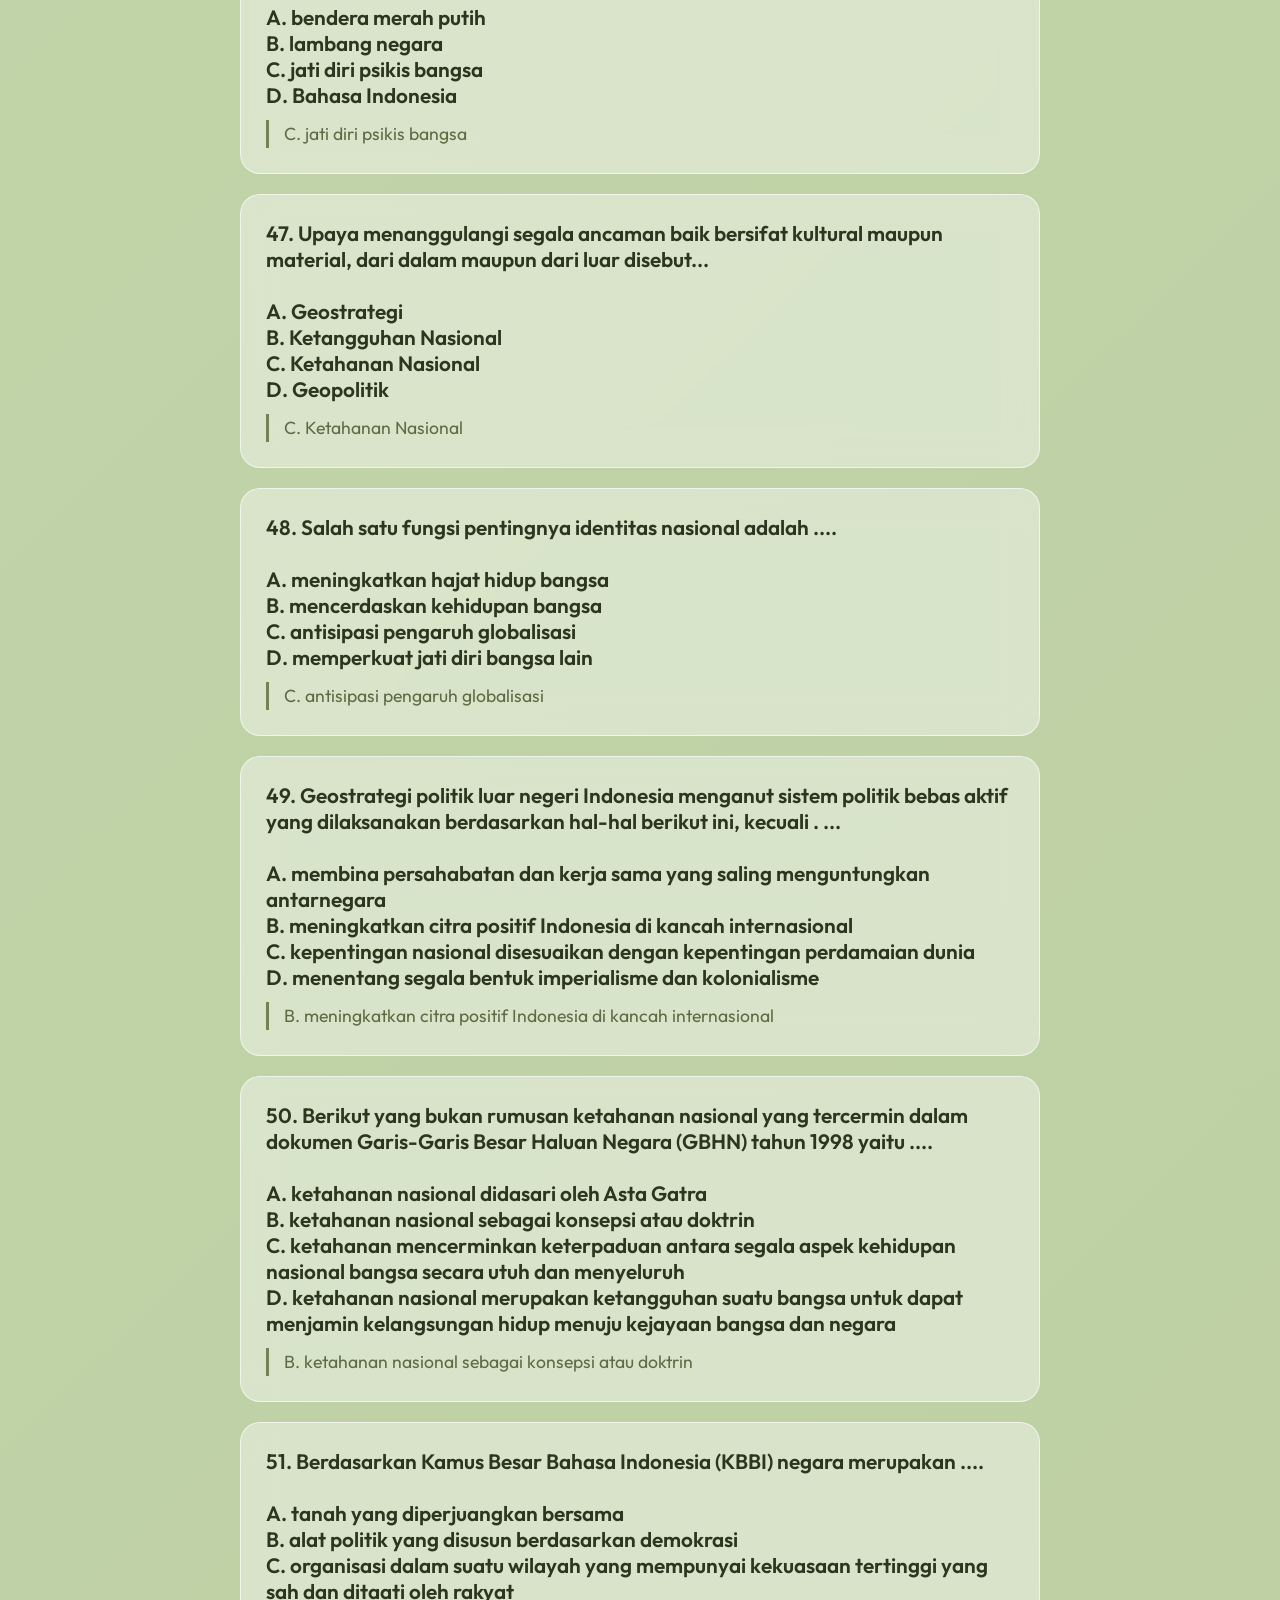
==== commit 10a76e9e: "Add 50 questions for Agama Buddha (BUD)" ====
--- a/index.html
+++ b/index.html
@@ -286,6 +286,7 @@
                     <option value="PKN">Pendidikan Kewarganegaraan (PKN)</option>
                     <option value="MTK">Matematika (MTK)</option>
                     <option value="ALG">Algoritma (ALG)</option>
+                    <option value="BUD">Agama Buddha (BUD)</option>
                 </select>
             </div>
         </header>
@@ -721,6 +722,209 @@
             }
         ];
 
+        allSoalData["BUD"] = [
+            {
+                        "q": "1. Konsep Ketuhanan Yang Maha Esa dalam agama Buddha tidak berwujud personal layaknya seorang pencipta, melainkan merupakan suatu Realitas Mutlak yang tidak dilahirkan, tidak terjelma, dan tidak terkondisi. Realitas tertinggi ini sering disebut dengan istilah....\n\nA. Samsara\nB. Bodhisatta\nC. Nibbana (Atau Sang Hyang Adi Buddha)\nD. Deva",
+                        "a": "C. Nibbana (Atau Sang Hyang Adi Buddha)"
+            },
+            {
+                        "q": "2. Pangeran Siddhartha Gautama, yang kelak menjadi Buddha, lahir pada tahun 623 SM di sebuah taman yang indah. Taman tempat kelahiran Pangeran Siddhartha tersebut bernama Taman....\n\nA. Rusa Isipatana\nB. Lumbini\nC. Jetavana\nD. Veluvana",
+                        "a": "B. Lumbini"
+            },
+            {
+                        "q": "3. Orang tua dari Pangeran Siddhartha yang merupakan penguasa kerajaan Sakya di Kapilavastu adalah....\n\nA. Raja Bimbisara dan Ratu Kosala\nB. Raja Suddhodana dan Ratu Maha Maya\nC. Raja Asoka dan Ratu Mahapajapati\nD. Raja Pasenadi dan Ratu Mallika",
+                        "a": "B. Raja Suddhodana dan Ratu Maha Maya"
+            },
+            {
+                        "q": "4. Peristiwa suci pencapaian Penerangan Sempurna (Enlightenment) oleh Pertapa Gautama terjadi pada saat bulan purnama di bulan Waisak, di bawah pohon Bodhi yang terletak di daerah....\n\nA. Kusinara\nB. Kapilavastu\nC. Bodh Gaya (Bodhgaya)\nD. Benares",
+                        "a": "C. Bodh Gaya (Bodhgaya)"
+            },
+            {
+                        "q": "5. Khotbah pertama Sang Buddha setelah mencapai pencerahan disampaikan kepada lima orang pertapa di Taman Rusa Isipatana. Khotbah pertama ini sangat bersejarah dan dikenal dengan nama sutta....\n\nA. Dhammacakkappavattana Sutta (Pemutaran Roda Dhamma)\nB. Mangala Sutta (Berkah Utama)\nC. Metta Sutta (Cinta Kasih)\nD. Sigalovada Sutta",
+                        "a": "A. Dhammacakkappavattana Sutta (Pemutaran Roda Dhamma)"
+            },
+            {
+                        "q": "6. Ajaran pokok yang menjadi landasan utama bagi seluruh ajaran Buddha, yang juga disampaikan pada khotbah pertama kali, adalah doktrin mengenai....\n\nA. Tiga Corak Universal\nB. Empat Kebenaran Mulia (Cattari Ariya Saccani)\nC. Lima Hukum Alam (Niyama)\nD. Enam Alam Kehidupan",
+                        "a": "B. Empat Kebenaran Mulia (Cattari Ariya Saccani)"
+            },
+            {
+                        "q": "7. Kebenaran Mulia Pertama menyatakan bahwa kehidupan ini pada hakikatnya diliputi oleh ketidakpuasan, penderitaan, kelapukan, dan kematian. Konsep penderitaan ini dalam bahasa Pali disebut....\n\nA. Anicca\nB. Anatta\nC. Kamma\nD. Dukkha",
+                        "a": "D. Dukkha"
+            },
+            {
+                        "q": "8. Menurut Kebenaran Mulia Kedua (Dukkha Samudaya), penyebab utama dari segala penderitaan makhluk hidup di alam semesta adalah adanya \"kehausan\" atau nafsu keinginan yang tidak ada habisnya, yang disebut dengan istilah....\n\nA. Metta\nB. Tanha\nC. Cetana\nD. Panna",
+                        "a": "B. Tanha"
+            },
+            {
+                        "q": "9. Kebenaran Mulia Ketiga menyatakan bahwa penderitaan dapat diakhiri (Dukkha Nirodha) jika penyebabnya (Tanha) dipadamkan secara total. Keadaan berhentinya penderitaan secara mutlak ini disebut....\n\nA. Reinkarnasi\nB. Lahir di alam Brahma\nC. Nibbana / Nirwana\nD. Menjadi Dewa",
+                        "a": "C. Nibbana / Nirwana"
+            },
+            {
+                        "q": "10. Jalan praktik untuk menghentikan penderitaan (Dukkha Nirodha Gamini Patipada Magga) dirumuskan oleh Sang Buddha dalam ajaran praktis yang dinamakan....\n\nA. Jalan Mulia Berunsur Delapan (Ariya Atthangika Magga)\nB. Sepuluh Jalan Bodhisatta\nC. Delapan Aturan Sangha\nD. Empat Kediaman Luhur",
+                        "a": "A. Jalan Mulia Berunsur Delapan (Ariya Atthangika Magga)"
+            },
+            {
+                        "q": "11. Jalan Mulia Berunsur Delapan secara sistematis dikelompokkan ke dalam tiga pilar latihan utama, yaitu....\n\nA. Karma, Punabbhava, Nibbana\nB. Sila (Moralitas), Samadhi (Konsentrasi), dan Panna (Kebijaksanaan)\nC. Buddha, Dhamma, Sangha\nD. Dana (Kedermawanan), Sila (Moral), dan Bhavana (Meditasi)",
+                        "a": "B. Sila (Moralitas), Samadhi (Konsentrasi), dan Panna (Kebijaksanaan)"
+            },
+            {
+                        "q": "12. Dalam Jalan Mulia Berunsur Delapan, unsur Pandangan Benar (Samma Ditthi) dan Pikiran Benar (Samma Sankappa) termasuk ke dalam kelompok latihan....\n\nA. Sila\nB. Samadhi\nC. Panna (Kebijaksanaan)\nD. Karuna",
+                        "a": "C. Panna (Kebijaksanaan)"
+            },
+            {
+                        "q": "13. Unsur Ucapan Benar, Perbuatan Benar, dan Mata Pencaharian Benar merupakan aplikasi ajaran Buddha dalam kehidupan sosial keseharian yang termasuk ke dalam kelompok dasar....\n\nA. Sila (Moralitas/Etika)\nB. Samadhi\nC. Panna\nD. Brahma Vihara",
+                        "a": "A. Sila (Moralitas/Etika)"
+            },
+            {
+                        "q": "14. Salah satu larangan dalam Mata Pencaharian Benar (Samma Ajiva) adalah menghindari pekerjaan yang merugikan makhluk hidup lain. Di bawah ini yang bukan merupakan mata pencaharian terlarang bagi umat Buddha adalah....\n\nA. Berdagang senjata api\nB. Berdagang racun dan minuman keras\nC. Menjual kebutuhan pangan sayur-sayuran segar\nD. Memperdagangkan manusia (budak) atau daging makhluk hidup",
+                        "a": "C. Menjual kebutuhan pangan sayur-sayuran segar"
+            },
+            {
+                        "q": "15. Kelompok Samadhi yang bertujuan melatih pemusatan pikiran dan ketenangan batin dalam Jalan Mulia Berunsur Delapan terdiri atas....\n\nA. Daya Upaya Benar, Perhatian Benar, dan Konsentrasi Benar\nB. Pikiran Benar, Ucapan Benar, dan Konsentrasi Benar\nC. Perbuatan Benar, Konsentrasi Benar, dan Mata Pencaharian Benar\nD. Pandangan Benar, Perhatian Benar, dan Konsentrasi Benar",
+                        "a": "A. Daya Upaya Benar, Perhatian Benar, dan Konsentrasi Benar"
+            },
+            {
+                        "q": "16. Hukum aksi dan reaksi perbuatan moral dalam ajaran Buddha yang menyatakan bahwa setiap perbuatan yang didasari kehendak akan menghasilkan akibat yang setimpal (tabur-tuai) disebut hukum....\n\nA. Hukum Pidana\nB. Hukum Kamma (Karma)\nC. Hukum Relativitas\nD. Hukum Evolusi",
+                        "a": "B. Hukum Kamma (Karma)"
+            },
+            {
+                        "q": "17. Sang Buddha menegaskan bahwa Kamma identik dengan kehendak atau niat. Suatu tindakan fisik hanya akan menghasilkan Kamma apabila didahului oleh dorongan niat di dalam batin. Niat atau kehendak ini disebut dengan istilah....\n\nA. Vipaka\nB. Avijja\nC. Cetana\nD. Nama-Rupa",
+                        "a": "C. Cetana"
+            },
+            {
+                        "q": "18. Segala perbuatan baik yang dilakukan melalui pikiran, ucapan, maupun badan jasmani, yang didasari oleh ketidaktamakan, cinta kasih, dan kebijaksanaan, sehingga akan berbuah kebahagiaan, disebut....\n\nA. Kusala Kamma (Karma Baik)\nB. Akusala Kamma (Karma Buruk)\nC. Ahosi Kamma (Karma yang habis masa berlakunya)\nD. Garuka Kamma (Karma berat)",
+                        "a": "A. Kusala Kamma (Karma Baik)"
+            },
+            {
+                        "q": "19. Hukum kausalitas dalam agama Buddha yang menyatakan bahwa segala sesuatu fenomena di alam semesta ini terjadi tidak berdiri sendiri, melainkan timbul karena saling bergantungan pada sebab dan kondisi lain, disebut hukum....\n\nA. Punabbhava (Tumimbal Lahir)\nB. Paticcasamuppada (Sebab Musabab yang Saling Bergantungan)\nC. Tilakkhana\nD. Brahmavihara",
+                        "a": "B. Paticcasamuppada (Sebab Musabab yang Saling Bergantungan)"
+            },
+            {
+                        "q": "20. Di dalam rantai Paticcasamuppada (Sebab Musabab yang Saling Bergantungan), mata rantai pertama yang dianggap sebagai akar atau pangkal dari seluruh penderitaan dan siklus tumimbal lahir makhluk adalah....\n\nA. Jati (Kelahiran)\nB. Vinnana (Kesadaran)\nC. Phassa (Kontak)\nD. Avijja (Ketidaktahuan / Kebodohan Batin)",
+                        "a": "D. Avijja (Ketidaktahuan / Kebodohan Batin)"
+            },
+            {
+                        "q": "21. Agama Buddha mengajarkan Tiga Corak Universal (Tilakkhana) yang melekat secara mutlak pada segala sesuatu fenomena yang terkondisi di alam semesta. Ketiga corak tersebut adalah....\n\nA. Buddha, Dhamma, Sangha\nB. Sila, Samadhi, Panna\nC. Anicca (Tidak kekal), Dukkha (Menderita), dan Anatta (Tanpa inti diri yang kekal)\nD. Loba (Keserakahan), Dosa (Kebencian), dan Moha (Kebodohan batin)",
+                        "a": "C. Anicca (Tidak kekal), Dukkha (Menderita), dan Anatta (Tanpa inti diri yang kekal)"
+            },
+            {
+                        "q": "22. Hukum alam universal (Tilakkhana) yang menegaskan bahwa segala bentuk materi maupun batin yang terbentuk dari perpaduan unsur (sankhara) pasti bersifat tidak kekal, terus berubah-ubah, dan akhirnya akan hancur dinamakan....\n\nA. Anicca\nB. Dukkha\nC. Anatta\nD. Kamma",
+                        "a": "A. Anicca"
+            },
+            {
+                        "q": "23. Pemahaman Buddhis yang radikal menyatakan bahwa di dalam diri manusia maupun alam semesta, tidak ada suatu entitas tunggal, roh, atau jiwa yang abadi dan berdiri sendiri secara absolut. Konsep tanpa inti (bukan aku) ini dinamakan....\n\nA. Anicca\nB. Anatta\nC. Vipaka\nD. Bhavana",
+                        "a": "B. Anatta"
+            },
+            {
+                        "q": "24. Sang Buddha mengajarkan bahwa karena segala sesuatu di dunia ini senantiasa berubah (Anicca) dan di luar kendali mutlak kita (Anatta), maka kemelekatan (attachment) yang kuat terhadap hal-hal duniawi tersebut pasti akan berujung pada....\n\nA. Kebahagiaan sejati\nB. Kedamaian abadi\nC. Dukkha (Penderitaan / Kekecewaan)\nD. Kesaktian batin",
+                        "a": "C. Dukkha (Penderitaan / Kekecewaan)"
+            },
+            {
+                        "q": "25. Pedoman moral yang berisi lima latihan etika dasar yang wajib dilaksanakan secara sukarela oleh umat awam Buddha (Upasaka/Upasika) dalam kehidupan sehari-hari disebut....\n\nA. Dasasila\nB. Pancasila Buddhis\nC. Atthangasila\nD. Patimokkha",
+                        "a": "B. Pancasila Buddhis"
+            },
+            {
+                        "q": "26. Sila pertama dalam Pancasila Buddhis berbunyi \"Panatipata veramani sikkhapadam samadiyami\", yang artinya adalah sebuah tekad atau janji moral untuk menghindari perbuatan....\n\nA. Berbohong dan menipu\nB. Mengambil barang yang tidak diberikan (mencuri)\nC. Membunuh atau menyakiti makhluk hidup\nD. Berbuat asusila",
+                        "a": "C. Membunuh atau menyakiti makhluk hidup"
+            },
+            {
+                        "q": "27. Sila kedua yang berbunyi \"Adinnadana veramani sikkhapadam samadiyami\" bertujuan untuk melatih diri umat Buddha agar menjauhi perbuatan mencuri, korupsi, atau memanipulasi, demi menumbuhkan karakter....\n\nA. Keberanian\nB. Kejujuran, keadilan, dan kedermawanan\nC. Kesabaran\nD. Kebijaksanaan tertinggi",
+                        "a": "B. Kejujuran, keadilan, dan kedermawanan"
+            },
+            {
+                        "q": "28. Menghindari perbuatan asusila, perzinaan, atau pelanggaran etika seksual yang merusak rumah tangga orang lain, merupakan bentuk pelaksanaan dan komitmen dari Pancasila Buddhis sila ke-....\n\nA. Pertama\nB. Kedua\nC. Ketiga\nD. Keempat",
+                        "a": "C. Ketiga"
+            },
+            {
+                        "q": "29. Sila keempat dalam Pancasila Buddhis adalah tekad untuk menghindari Musavada, yang maknanya adalah melatih diri untuk menghindari....\n\nA. Memakan daging binatang\nB. Ucapan yang tidak benar (berdusta, memfitnah, berkata kasar, bergosip)\nC. Minuman keras\nD. Tidur di tempat yang mewah",
+                        "a": "B. Ucapan yang tidak benar (berdusta, memfitnah, berkata kasar, bergosip)"
+            },
+            {
+                        "q": "30. Sila kelima melarang konsumsi cairan atau zat-zat yang dapat melemahkan kesadaran, seperti alkohol, narkoba, atau zat adiktif terlarang lainnya (Surameraya majjapamadatthana). Larangan ini ditegaskan karena hilangnya kesadaran akibat mabuk berpotensi kuat mengakibatkan....\n\nA. Pelanggaran terhadap keempat sila lainnya\nB. Rasa kantuk berlebih\nC. Hilangnya kemampuan mengingat ayat suci\nD. Batalnya puasa",
+                        "a": "A. Pelanggaran terhadap keempat sila lainnya"
+            },
+            {
+                        "q": "31. Agar pelaksanaan Sila Pertama (tidak membunuh) menjadi lebih sempurna, umat Buddha diajarkan untuk tidak hanya \"menghindari kejahatan\", tetapi juga secara aktif \"mengembangkan kebajikan\" (Pancadhamma). Kebajikan yang menjadi pasangan Sila Pertama adalah mempraktikkan....\n\nA. Kedermawanan\nB. Kepuasan diri\nC. Metta dan Karuna (Cinta kasih dan kasih sayang)\nD. Kejujuran",
+                        "a": "C. Metta dan Karuna (Cinta kasih dan kasih sayang)"
+            },
+            {
+                        "q": "32. Dalam kerangka kehidupan bermasyarakat, umat Buddha didorong untuk selalu mengembangkan Empat Kondisi Batin atau Kediaman Luhur yang tiada batas, yang dikenal dengan nama....\n\nA. Brahmavihara\nB. Catur Paramita\nC. Dasa Paramita\nD. Panca Bala",
+                        "a": "A. Brahmavihara"
+            },
+            {
+                        "q": "33. Cinta kasih yang bersifat universal, murni, tanpa pamrih, penuh persahabatan, dan dengan tulus mengharapkan agar seluruh makhluk hidup di alam semesta berbahagia, tanpa membedakan ras, golongan, atau spesies, dinamakan sifat....\n\nA. Karuna\nB. Mudita\nC. Upekkha\nD. Metta",
+                        "a": "D. Metta"
+            },
+            {
+                        "q": "34. Rasa welas asih atau kasih sayang yang secara spontan timbul di dalam hati ketika melihat penderitaan makhluk lain, disertai dengan dorongan tindakan nyata untuk membantu melepaskan makhluk tersebut dari penderitaannya, dinamakan sifat....\n\nA. Metta\nB. Karuna\nC. Mudita\nD. Upekkha",
+                        "a": "B. Karuna"
+            },
+            {
+                        "q": "35. Sikap batin berupa turut berbahagia, bersimpati, atau ikut merasa senang atas kesuksesan, keberuntungan, dan kebahagiaan yang diraih oleh orang lain (sebagai obat penghancur sifat iri dan dengki) disebut sifat luhur....\n\nA. Mudita\nB. Upekkha\nC. Dana\nD. Panna",
+                        "a": "A. Mudita"
+            },
+            {
+                        "q": "36. Kediaman luhur yang keempat adalah batin yang seimbang, tenang, teguh, tidak goyah saat menghadapi fluktuasi kehidupan (suka-duka, dipuji-dicela), serta selalu memandang makhluk dengan adil tanpa memihak. Sifat ini dinamakan....\n\nA. Khanti (Kesabaran)\nB. Viriya (Semangat)\nC. Upekkha (Keseimbangan Batin)\nD. Sacca (Kebenaran)",
+                        "a": "C. Upekkha (Keseimbangan Batin)"
+            },
+            {
+                        "q": "37. Bangunan keagamaan yang digunakan oleh umat Buddha sebagai pusat kegiatan spiritual, melaksanakan puja bakti, meditasi, dan mendengarkan Dhamma (khotbah) dari para anggota Sangha disebut....\n\nA. Kelenteng\nB. Vihara\nC. Kuil Shinto\nD. Ashrama",
+                        "a": "B. Vihara"
+            },
+            {
+                        "q": "38. Upacara atau ritual pembacaan paritta/sutra sebagai bentuk pemujaan, penghormatan, dan pengingatan kembali terhadap keluhuran Triratna yang secara rutin dilakukan oleh umat Buddha (misalnya setiap hari Minggu) disebut....\n\nA. Pindapata\nB. Kathina\nC. Puja Bakti (Vandana)\nD. Asadha",
+                        "a": "C. Puja Bakti (Vandana)"
+            },
+            {
+                        "q": "39. Setiap orang yang secara sadar memeluk agama Buddha akan menyatakan tekadnya untuk berlindung kepada Tiga Mustika Kesucian (Tisarana / Triratna). Tiga perlindungan tertinggi umat Buddha tersebut terdiri atas....\n\nA. Dewa, Manusia, dan Alam Semesta\nB. Pikiran, Ucapan, dan Perbuatan\nC. Langit, Bumi, dan Air\nD. Buddha, Dhamma, dan Sangha",
+                        "a": "D. Buddha, Dhamma, dan Sangha"
+            },
+            {
+                        "q": "40. Persaudaraan atau perkumpulan para biksu dan biksuni suci yang telah melepaskan ikatan kehidupan duniawi, mempraktikkan Jalan Mulia Berunsur Delapan, dan membaktikan hidupnya murni sebagai pelestari serta pembabar ajaran Buddha dinamakan....\n\nA. Sangha\nB. Pandita\nC. Samanera\nD. Upasaka",
+                        "a": "A. Sangha"
+            },
+            {
+                        "q": "41. Dalam komunitas masyarakat Buddhis, umat awam (perumah tangga) yang secara sadar telah menyatakan berlindung pada Triratna dan bertekad melaksanakan Pancasila Buddhis disebut dengan gelar kehormatan....\n\nA. Biksu dan Biksuni\nB. Samanera dan Samaneri\nC. Upasaka (laki-laki) dan Upasika (perempuan)\nD. Bodhisatta dan Arahat",
+                        "a": "C. Upasaka (laki-laki) dan Upasika (perempuan)"
+            },
+            {
+                        "q": "42. Seluruh kumpulan ajaran tertulis, khotbah, dan aturan disiplin yang disabdakan oleh Sang Buddha selama 45 tahun menyebarkan Dhamma dibukukan secara rapi ke dalam kitab suci agama Buddha yang dikenal dengan sebutan....\n\nA. Weda\nB. Tipitaka / Tripitaka (Tiga Keranjang)\nC. Avesta\nD. Tao Te Ching",
+                        "a": "B. Tipitaka / Tripitaka (Tiga Keranjang)"
+            },
+            {
+                        "q": "43. Secara struktural, Kitab Suci Tipitaka dikelompokkan menjadi tiga bagian (Keranjang). Bagian keranjang yang secara khusus dan rinci memuat aturan-aturan, disiplin (sila), serta tata tertib kerukunan hidup bagi para anggota Sangha (Biksu dan Biksuni) adalah....\n\nA. Sutta Pitaka\nB. Abhidhamma Pitaka\nC. Vinaya Pitaka\nD. Jataka",
+                        "a": "C. Vinaya Pitaka"
+            },
+            {
+                        "q": "44. Bagian keranjang dari Tipitaka yang berisi kumpulan khotbah, ceramah, dialog, dan perumpamaan yang diberikan oleh Sang Buddha beserta siswa-siswa utama-Nya kepada berbagai lapisan masyarakat umum adalah....\n\nA. Sutta Pitaka\nB. Vinaya Pitaka\nC. Abhidhamma Pitaka\nD. Dhammapada",
+                        "a": "A. Sutta Pitaka"
+            },
+            {
+                        "q": "45. Agama Buddha sangat menghargai hak asasi manusia, kebebasan berpikir, dan bersikap toleran. Hal ini ditegaskan secara empiris dalam sebuah khotbah terkenal di Kalama Sutta, di mana Sang Buddha berpesan agar orang tidak mudah percaya secara membuta pada suatu tradisi atau dogma belaka, melainkan harus....\n\nA. Memaksakan ajaran tersebut kepada penganut agama lain\nB. Hanya percaya kepada perkataan tetua suku tanpa syarat\nC. Melakukan penyelidikan melalui akal budi logis dan membuktikannya melalui pengalaman nyata, apakah ajaran itu membawa kebaikan atau tidak\nD. Menerima segala sesuatu dengan pasrah sebagai takdir",
+                        "a": "C. Melakukan penyelidikan melalui akal budi logis dan membuktikannya melalui pengalaman nyata, apakah ajaran itu membawa kebaikan atau tidak"
+            },
+            {
+                        "q": "46. Dalam ilmu sosial politik Buddhis, prinsip kepemimpinan pemerintah yang baik dan adil didasarkan pada konsep \"Dasavidha Rajadhamma\" (10 Sifat Pemimpin yang Baik). Salah satu sifat utamanya adalah Dana, yang berarti seorang pemimpin harus....\n\nA. Mengumpulkan harta pribadi dari rakyatnya\nB. Bertindak keras dan otoriter\nC. Memiliki sifat kedermawanan dan rela berkorban (berbagi kekayaan/fasilitas) demi kesejahteraan rakyatnya\nD. Mampu menaklukkan negara tetangga melalui peperangan",
+                        "a": "C. Memiliki sifat kedermawanan dan rela berkorban (berbagi kekayaan/fasilitas) demi kesejahteraan rakyatnya"
+            },
+            {
+                        "q": "47. Perayaan atau hari raya suci terbesar bagi umat Buddha di seluruh dunia yang memperingati tiga peristiwa agung dalam kehidupan Buddha Gautama (kelahiran, pencapaian pencerahan, dan Parinibbana/wafat) yang terjadi pada bulan purnama dinamakan hari raya....\n\nA. Asadha\nB. Magha Puja\nC. Kathina\nD. Waisak (Vesakha Puja)",
+                        "a": "D. Waisak (Vesakha Puja)"
+            },
+            {
+                        "q": "48. Pandangan ajaran Buddha terhadap perkembangan Ilmu Pengetahuan dan Teknologi (IPTEK) pada prinsipnya sangat terbuka dan selaras dengan penalaran hukum alam. Namun demikian, agar IPTEK tidak membawa kehancuran eksistensial bagi bumi dan kemanusiaan, pemanfaatannya harus selalu didasari dan dikendalikan oleh....\n\nA. Kepentingan akumulasi ekonomi sekelompok elit\nB. Moralitas (Sila) dan Kebijaksanaan (Panna) yang berlandaskan cinta kasih\nC. Keinginan menguasai persenjataan militer\nD. Pemisahan total antara sains dan nilai agama",
+                        "a": "B. Moralitas (Sila) dan Kebijaksanaan (Panna) yang berlandaskan cinta kasih"
+            },
+            {
+                        "q": "49. Pengembangan atau latihan batin (Bhavana / Meditasi) dalam praktik ajaran Buddha secara umum dibagi ke dalam dua metode utama. Latihan meditasi yang difokuskan khusus untuk menenangkan batin, merelaksasi pikiran, dan memusatkan pikiran agar terfokus penuh pada satu objek tunggal (misal: napas) disebut meditasi....\n\nA. Vipassana Bhavana\nB. Samatha Bhavana\nC. Metta Bhavana\nD. Asubha Bhavana",
+                        "a": "B. Samatha Bhavana"
+            },
+            {
+                        "q": "50. Di sisi lain, jenis meditasi tingkat lanjut yang bertujuan untuk melihat hakikat segala fenomena jasmani dan rohani secara nyata apa adanya (menyadari proses timbul dan tenggelamnya fenomena, Anicca), guna mencabut akar kebodohan batin dan mencapai pandangan terang (pencerahan tertinggi), dinamakan meditasi....\n\nA. Vipassana Bhavana\nB. Samatha Bhavana\nC. Meditasi Relaksasi Murni\nD. Meditasi Berjalan",
+                        "a": "A. Vipassana Bhavana"
+            }
+];
+
         let savedSubject = localStorage.getItem('selectedSubject') || "PKN";
         let soalData = allSoalData[savedSubject];
 
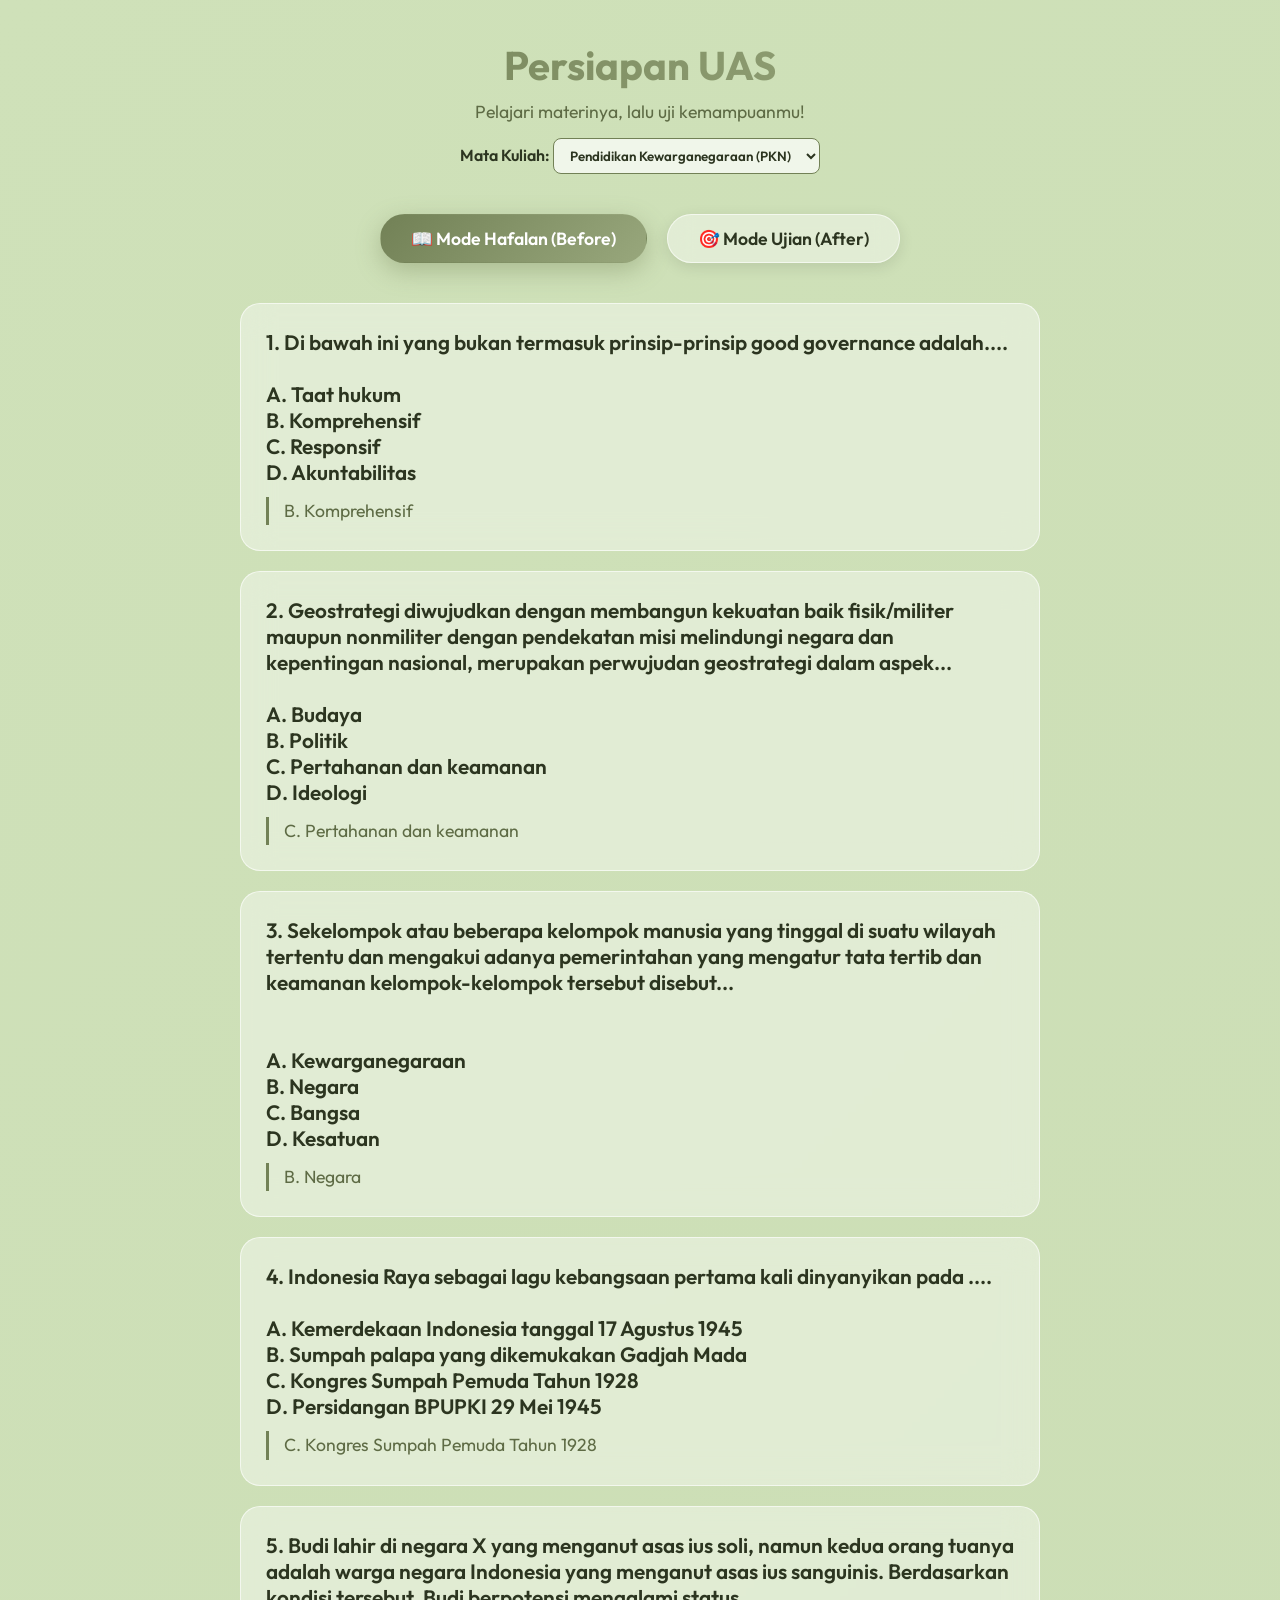
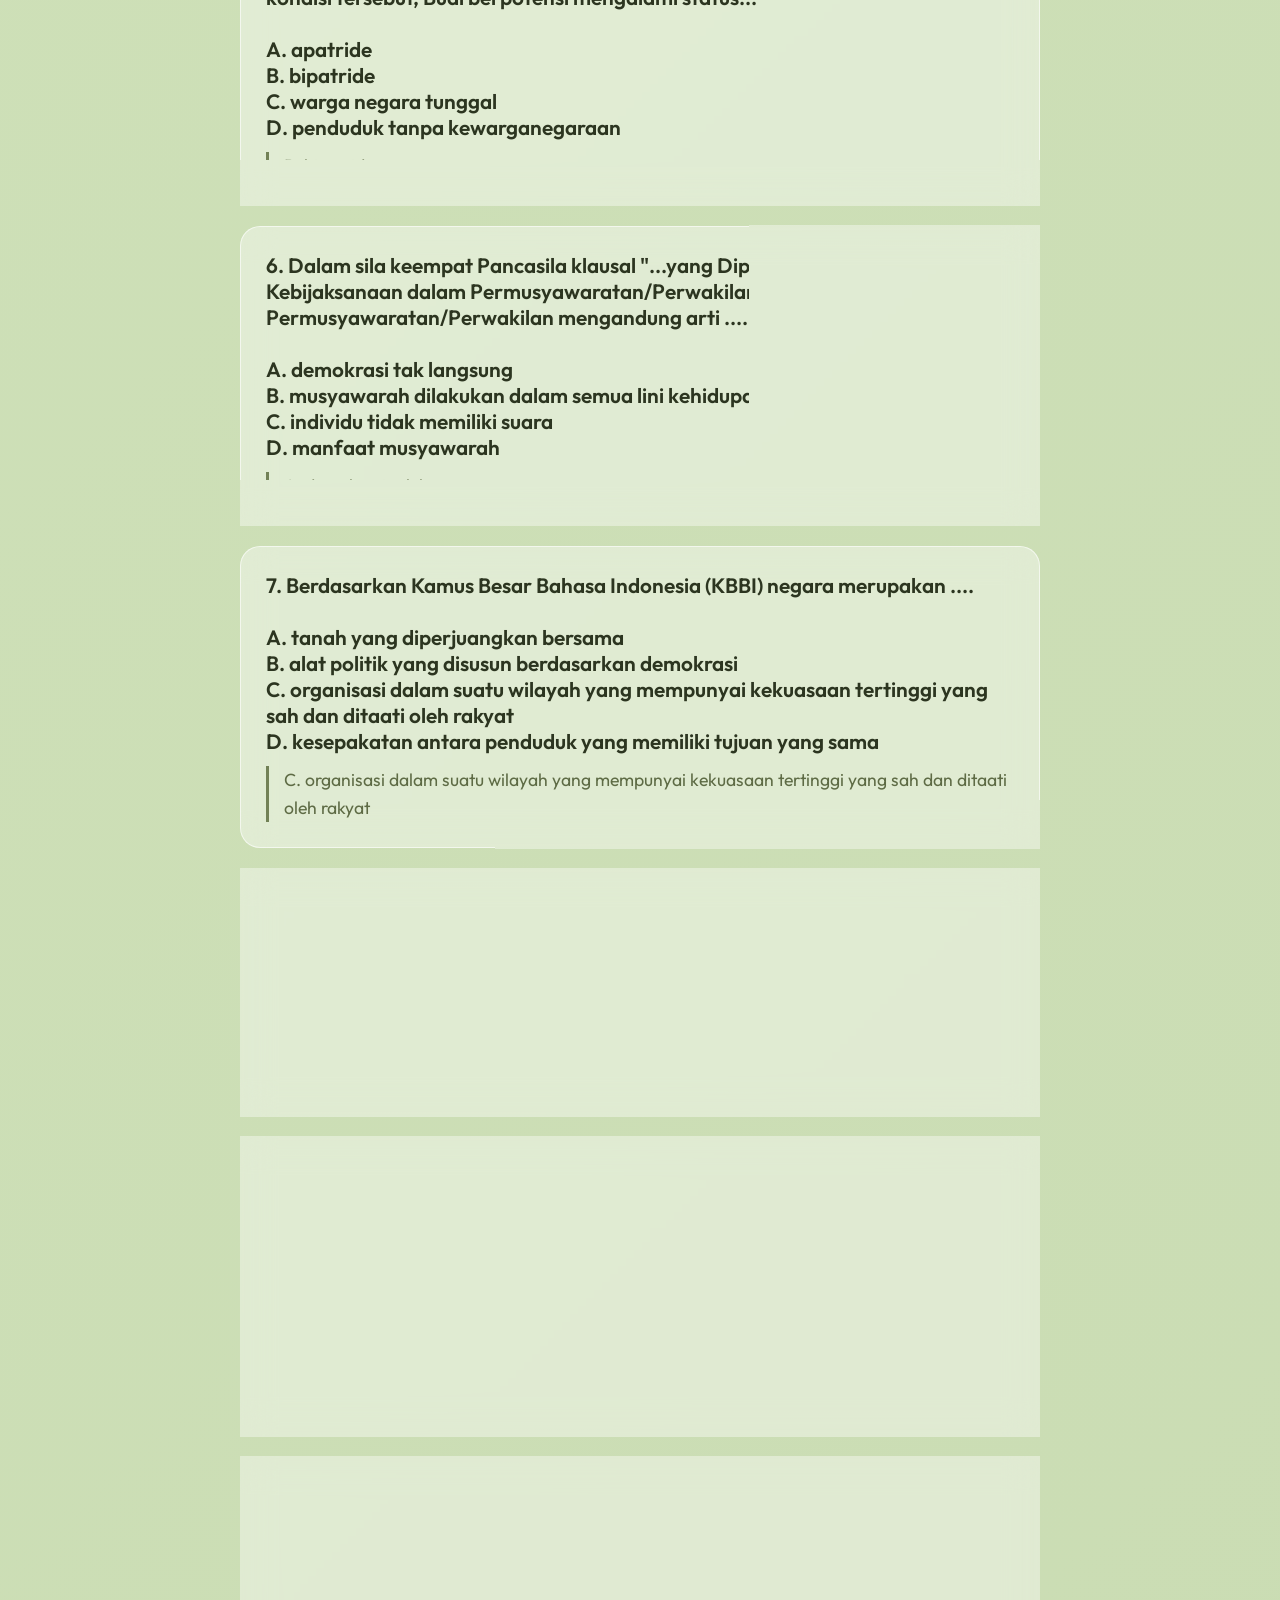
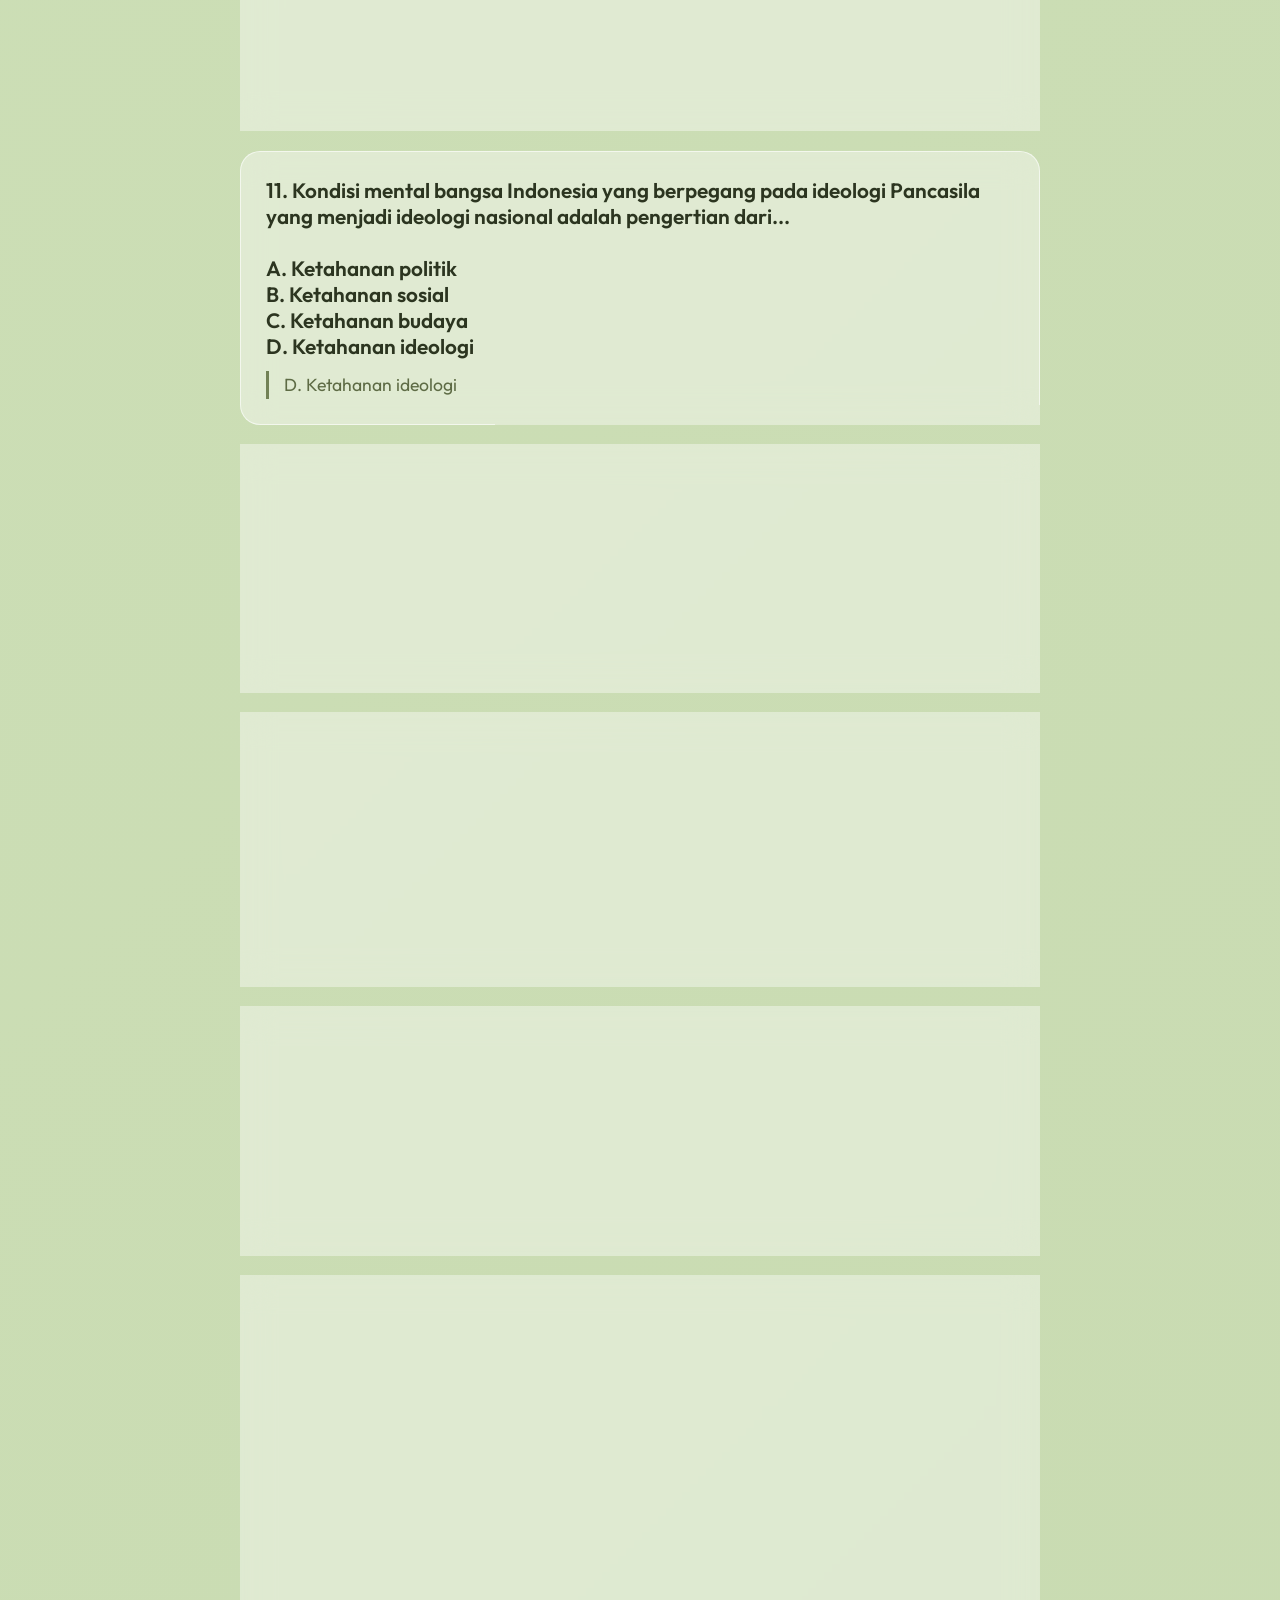
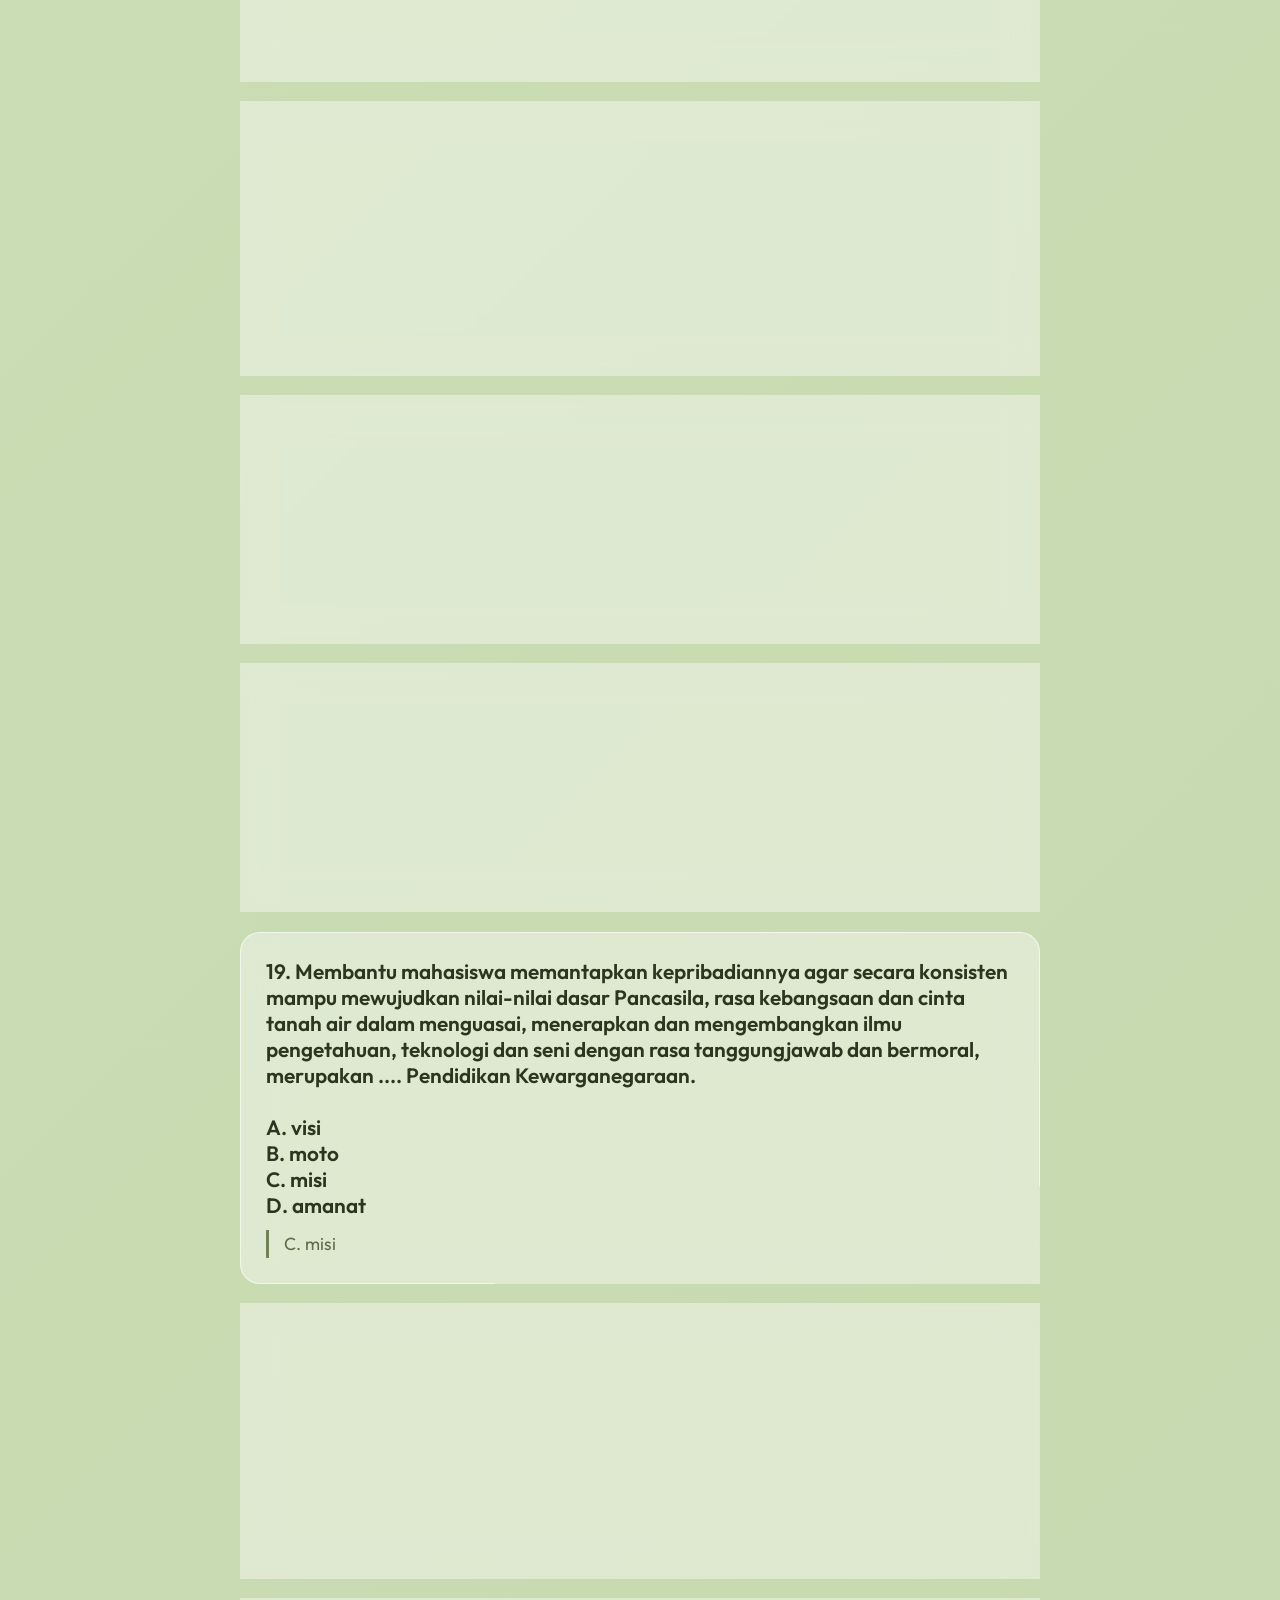
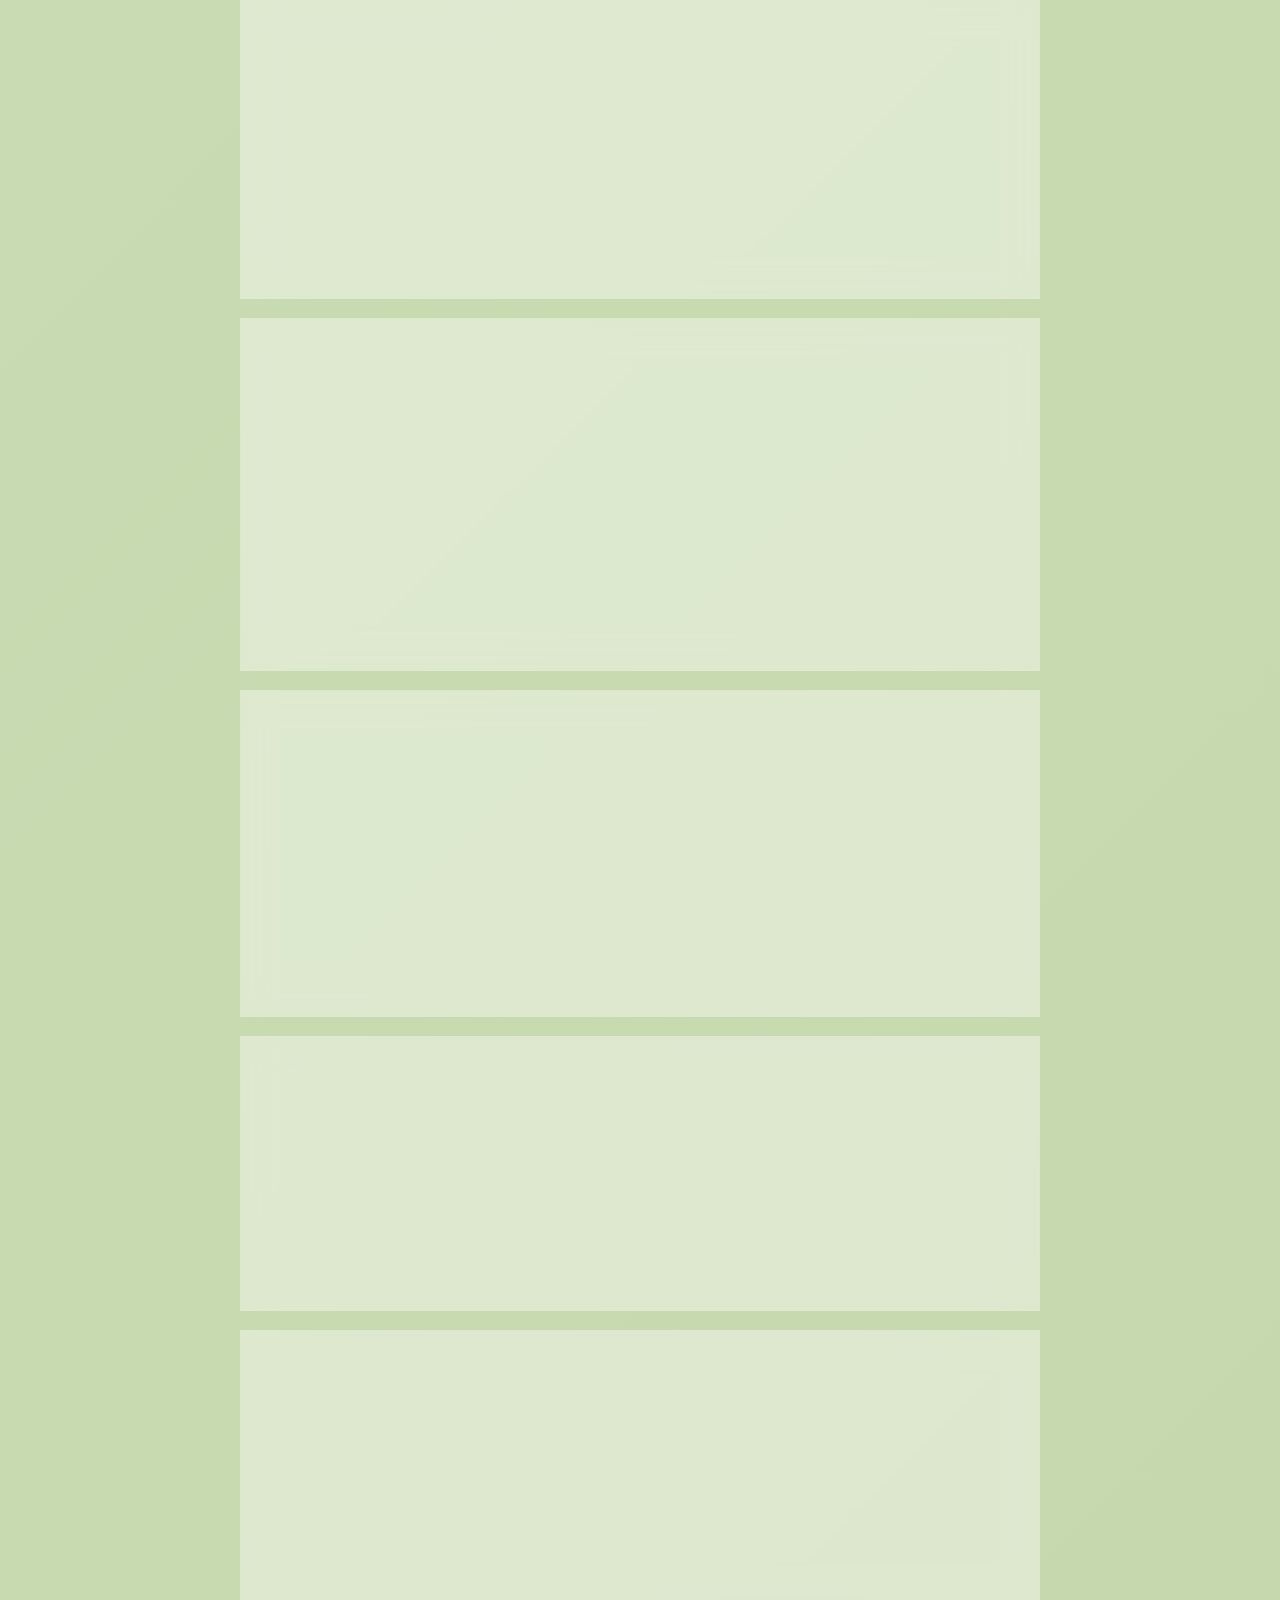
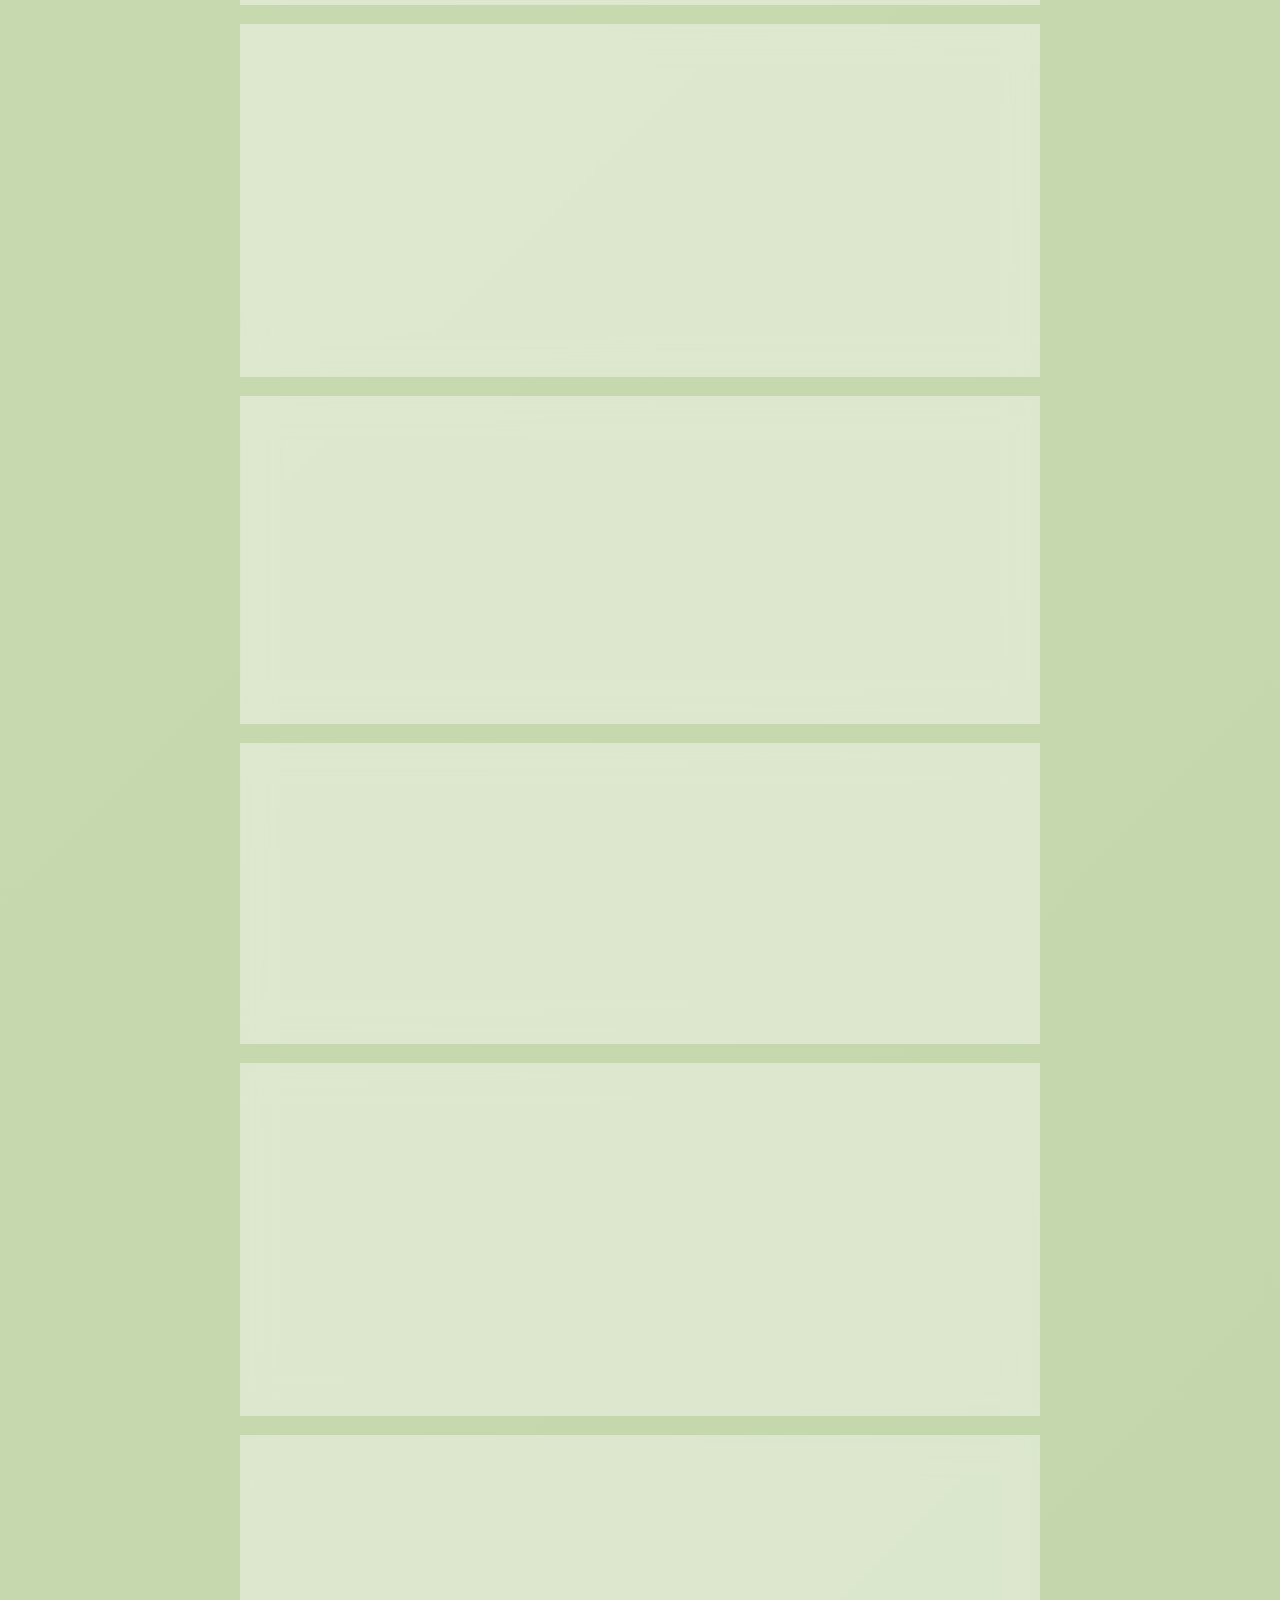
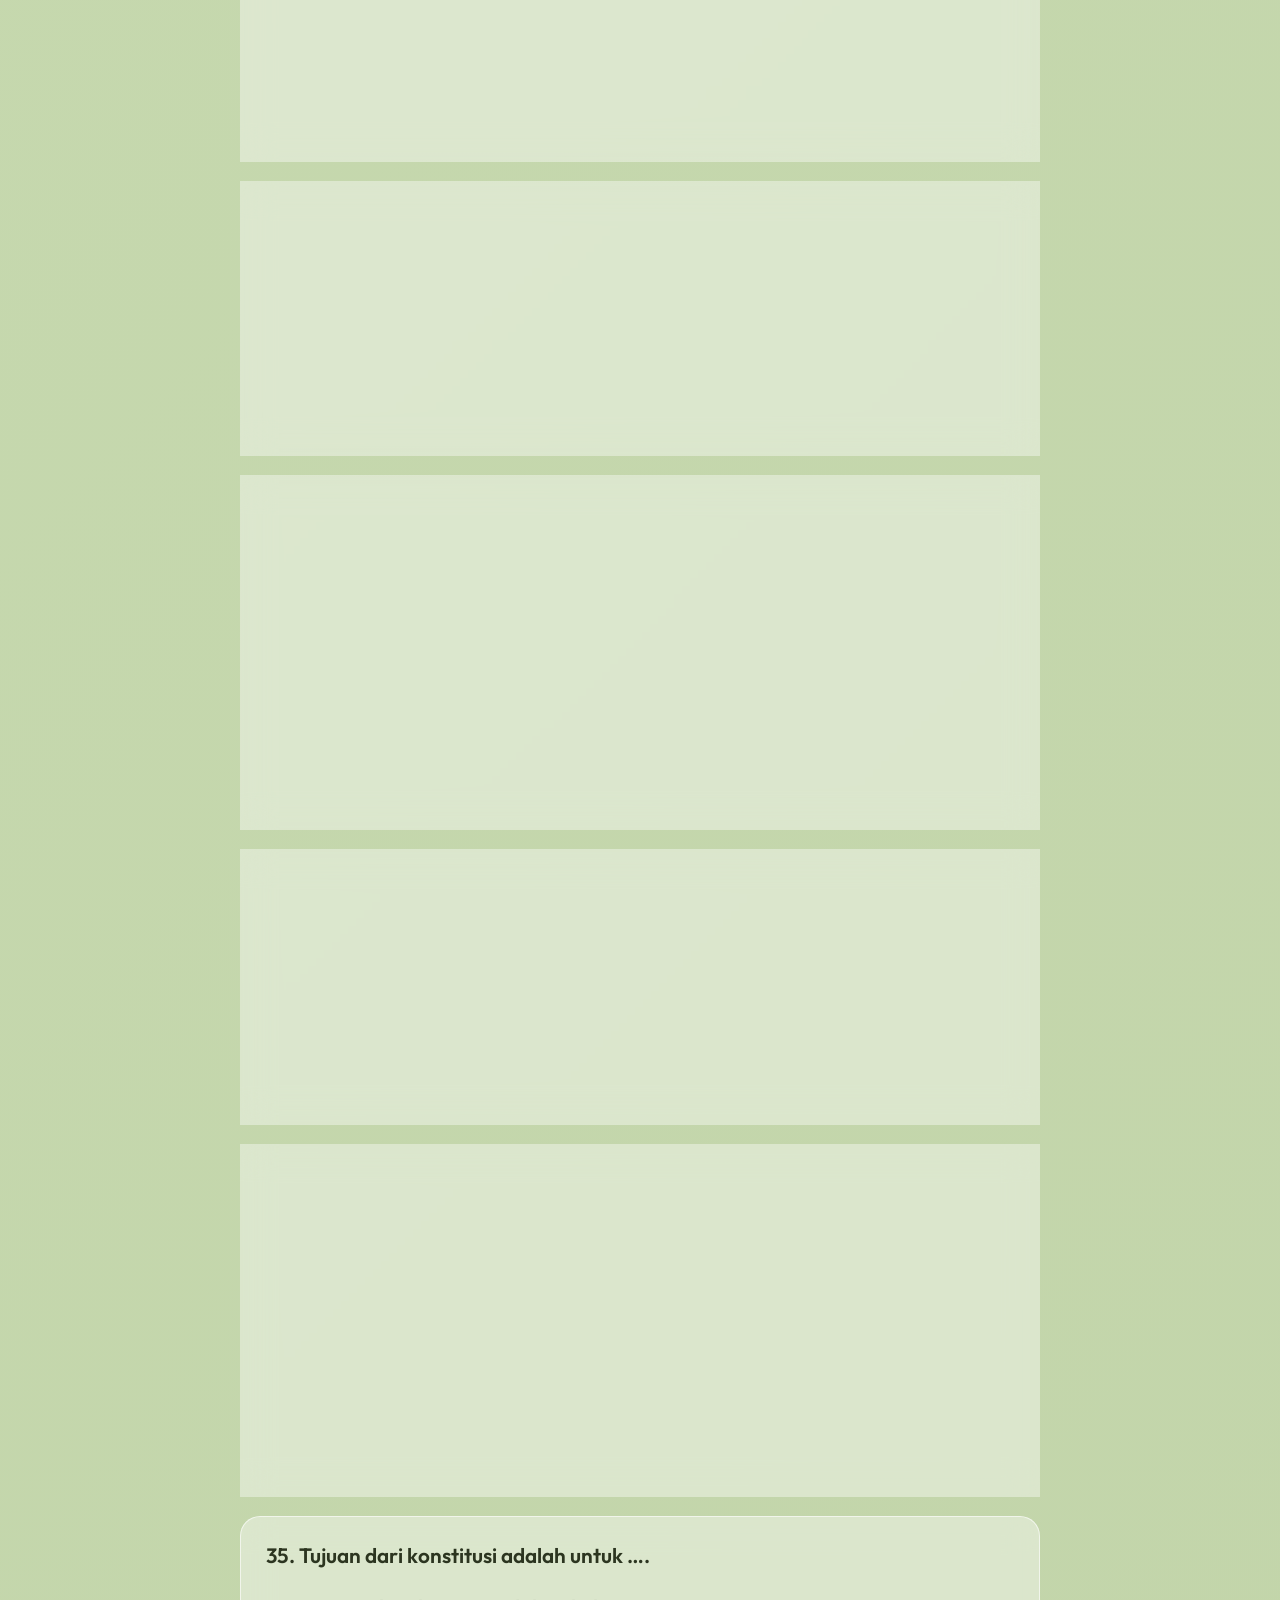
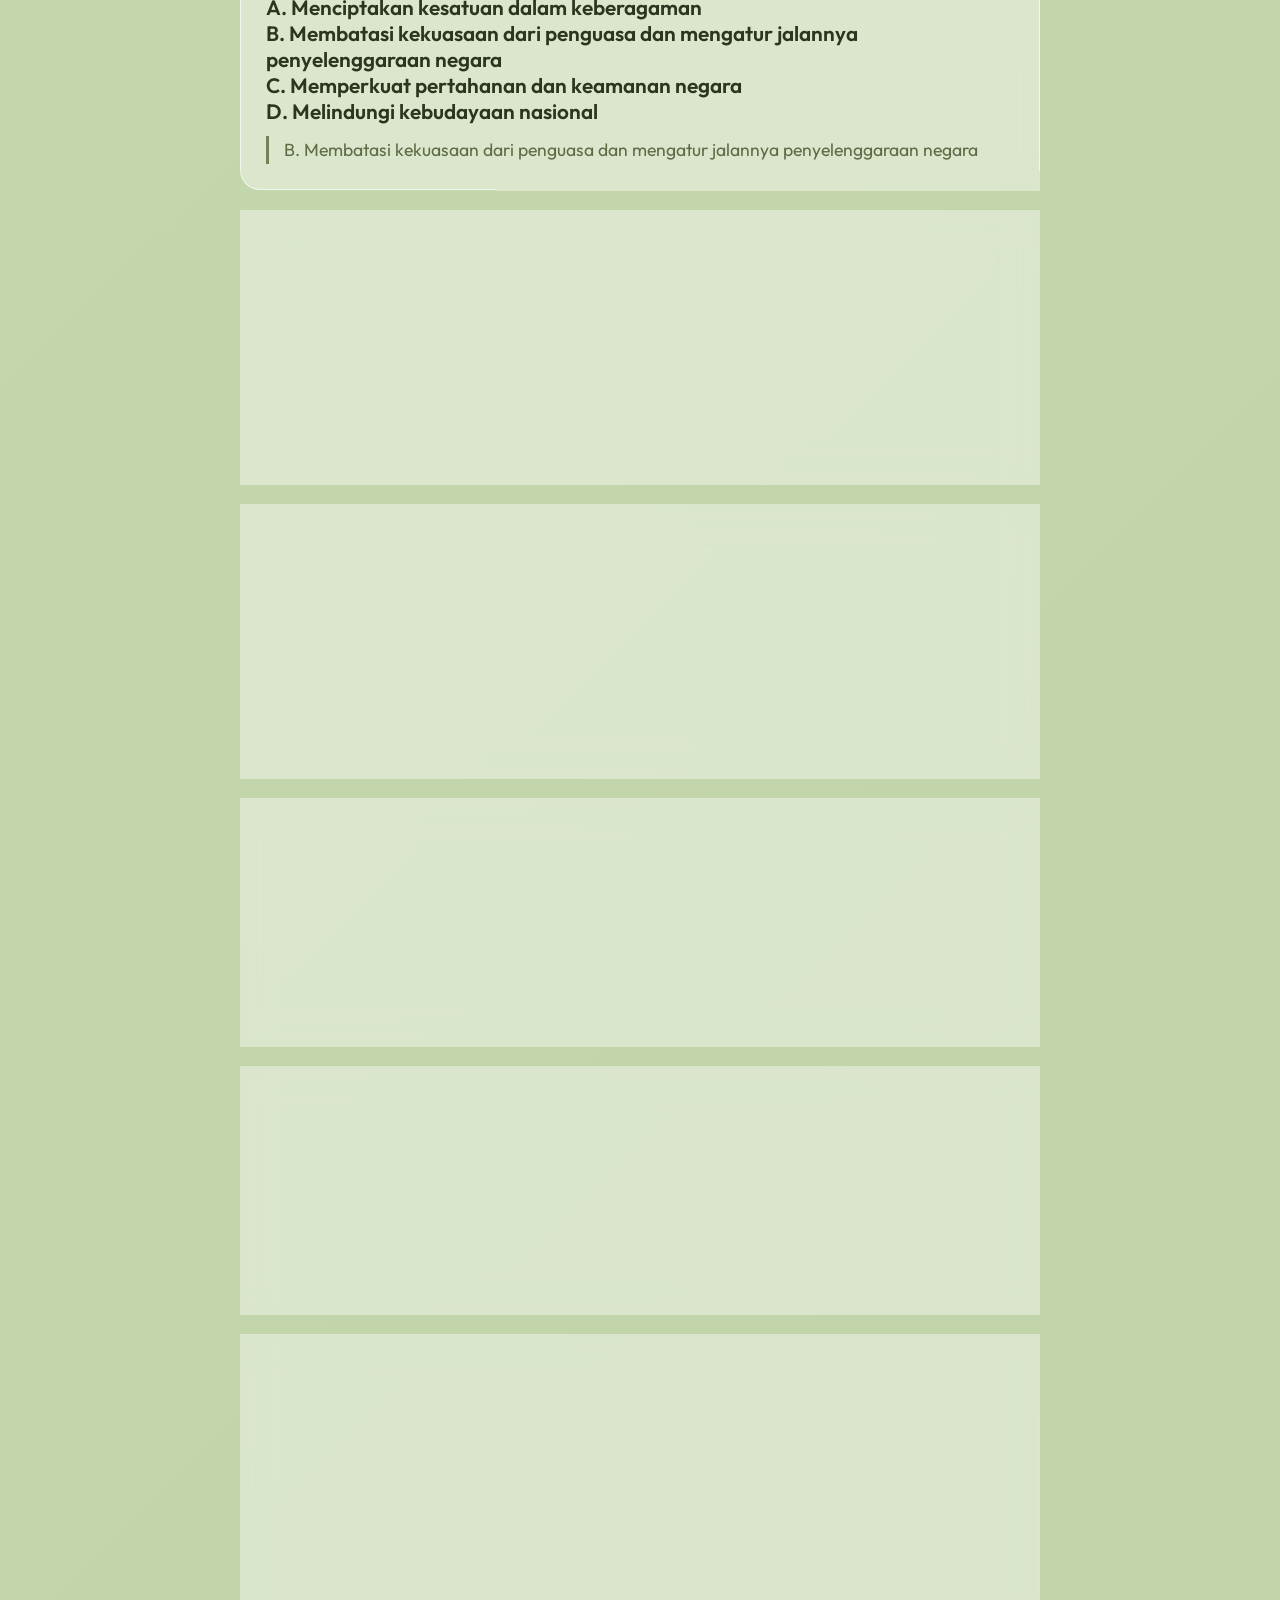
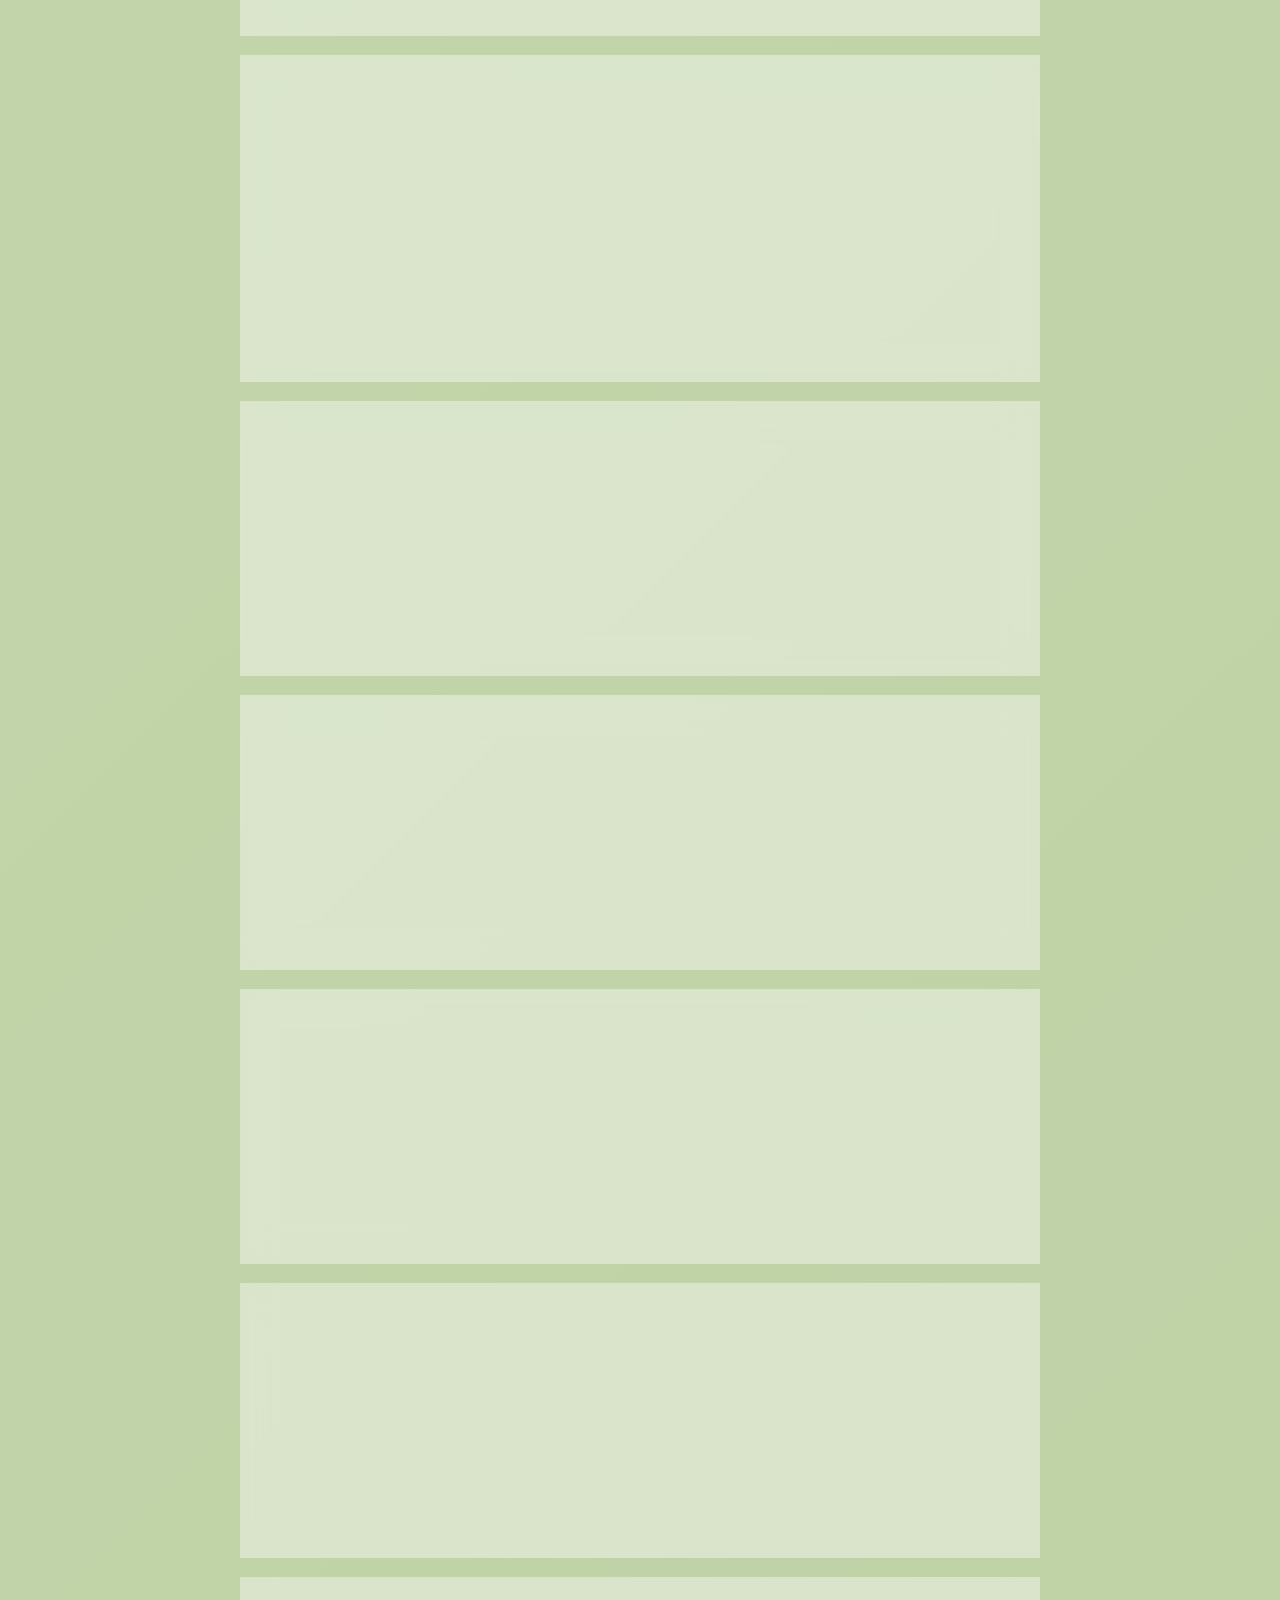
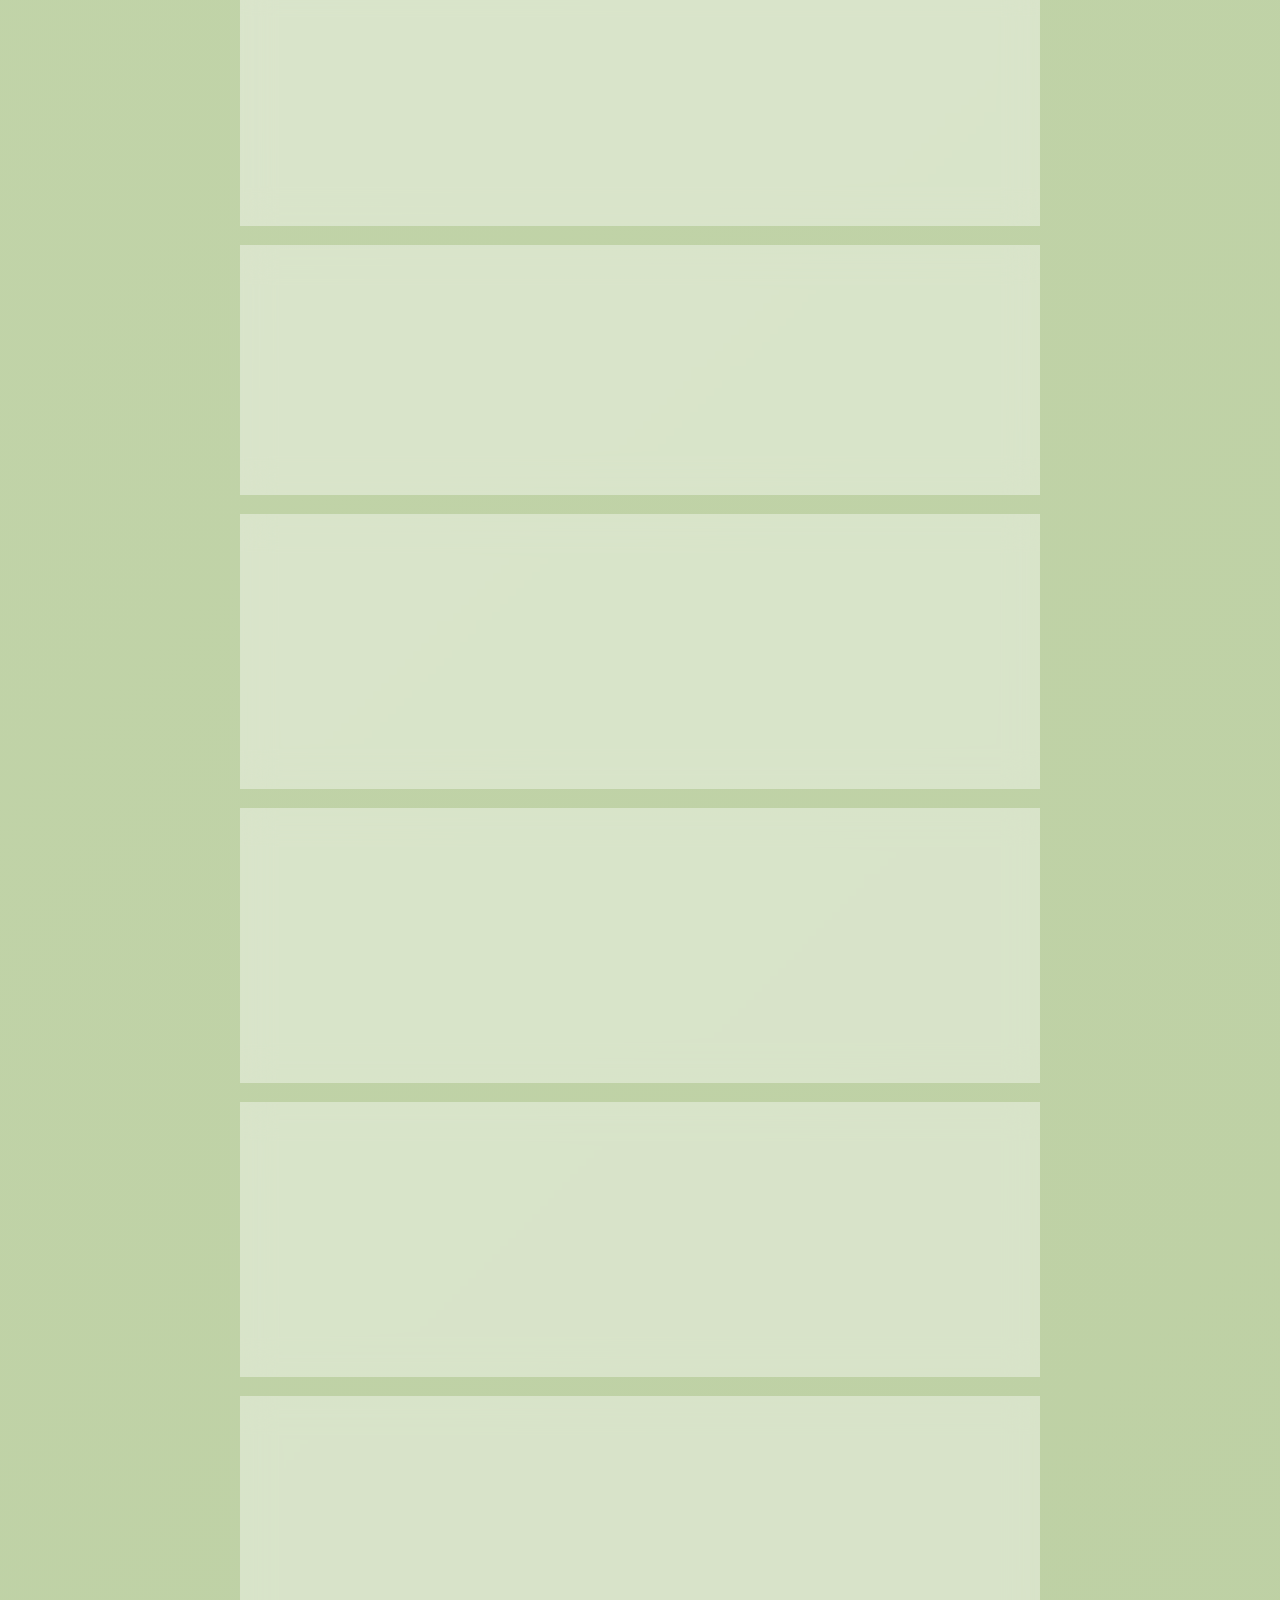
==== commit 76c2f9c7: "Update Ujian mode to multiple-choice format with ABCD buttons" ====
--- a/index.html
+++ b/index.html
@@ -306,21 +306,23 @@
             <div class="flashcard-container" id="flashcard-ui">
                 <div class="progress" id="quiz-progress">Soal 1 dari 10</div>
                 <div class="live-score" style="margin-bottom: 20px; font-weight: bold; color: var(--text-main); display: flex; gap: 20px;">
-                    <div>Hafal: <span id="live-score-benar" style="color: #10b981;">0</span></div>
-                    <div>Lupa: <span id="live-score-salah" style="color: #ef4444;">0</span></div>
+                    <div>Benar: <span id="live-score-benar" style="color: #10b981;">0</span></div>
+                    <div>Salah: <span id="live-score-salah" style="color: #ef4444;">0</span></div>
                 </div>
                 <div class="flashcard">
                     <div class="q-text" id="quiz-q">Pertanyaan muncul di sini?</div>
                     <div class="a-text" id="quiz-a">Jawaban akan muncul di sini.</div>
                 </div>
                 
-                <div class="controls" id="controls-reveal">
-                    <button class="btn btn-primary" onclick="revealAnswer()">Buka Jawaban 👀</button>
+                <div class="controls" id="controls-options" style="display: flex; gap: 10px; justify-content: center; flex-wrap: wrap; margin-bottom: 15px;">
+                    <button class="btn btn-option" style="flex: 1 1 40%;" onclick="checkAnswer('A')">A</button>
+                    <button class="btn btn-option" style="flex: 1 1 40%;" onclick="checkAnswer('B')">B</button>
+                    <button class="btn btn-option" style="flex: 1 1 40%;" onclick="checkAnswer('C')">C</button>
+                    <button class="btn btn-option" style="flex: 1 1 40%;" onclick="checkAnswer('D')">D</button>
                 </div>
                 
-                <div class="controls hidden" id="controls-judge">
-                    <button class="btn btn-danger" onclick="nextQuestion(false)">Lupa ❌</button>
-                    <button class="btn btn-success" onclick="nextQuestion(true)">Hafal ✅</button>
+                <div class="controls hidden" id="controls-next">
+                    <button class="btn btn-primary" onclick="nextQuestion()">Selanjutnya ➡️</button>
                 </div>
             </div>
 
@@ -989,9 +991,9 @@
         let score = 0;
         let forgotScore = 0;
         let currentQuizData = [];
+        let isAnswered = false;
 
         function startQuiz() {
-            // Copy array & Acak urutan soal biar gak gampang ditebak
             currentQuizData = [...soalData].sort(() => Math.random() - 0.5);
             currentIndex = 0;
             score = 0;
@@ -1007,30 +1009,65 @@
         }
 
         function showQuestion() {
+            isAnswered = false;
             document.getElementById('quiz-progress').innerText = `Soal ${currentIndex + 1} dari ${currentQuizData.length}`;
             const cleanQ = currentQuizData[currentIndex].q.replace(/^\d+\.\s*/, '');
-            document.getElementById('quiz-q').innerText = `${currentIndex + 1}. ${cleanQ}`;
-            document.getElementById('quiz-a').innerText = currentQuizData[currentIndex].a;
+            document.getElementById('quiz-q').innerHTML = `${currentIndex + 1}. ${cleanQ}`;
+            document.getElementById('quiz-a').innerHTML = currentQuizData[currentIndex].a;
             
             document.getElementById('quiz-a').classList.remove('visible');
-            document.getElementById('controls-reveal').classList.remove('hidden');
-            document.getElementById('controls-judge').classList.add('hidden');
-        }
-
-        function revealAnswer() {
-            document.getElementById('quiz-a').classList.add('visible');
-            document.getElementById('controls-reveal').classList.add('hidden');
-            document.getElementById('controls-judge').classList.remove('hidden');
-        }
-
-        function nextQuestion(isCorrect) {
-            if (isCorrect) {
+            document.getElementById('controls-options').classList.remove('hidden');
+            document.getElementById('controls-next').classList.add('hidden');
+            
+            const buttons = document.querySelectorAll('.btn-option');
+            buttons.forEach(btn => {
+                btn.className = 'btn btn-option';
+                btn.disabled = false;
+            });
+        }
+
+        function checkAnswer(selectedLetter) {
+            if(isAnswered) return;
+            isAnswered = true;
+            
+            const qData = currentQuizData[currentIndex];
+            let correctLetter = 'A';
+            const match = qData.a.match(/^([A-D])\./i);
+            if (match) {
+                correctLetter = match[1].toUpperCase();
+            } else {
+                if (qData.a.trim().startsWith('A')) correctLetter = 'A';
+                else if (qData.a.trim().startsWith('B')) correctLetter = 'B';
+                else if (qData.a.trim().startsWith('C')) correctLetter = 'C';
+                else if (qData.a.trim().startsWith('D')) correctLetter = 'D';
+            }
+            
+            const buttons = document.querySelectorAll('.btn-option');
+            buttons.forEach(btn => {
+                btn.disabled = true;
+                if (btn.innerText === correctLetter) {
+                    btn.classList.add('btn-success');
+                }
+            });
+            
+            if (selectedLetter === correctLetter) {
                 score++;
                 document.getElementById('live-score-benar').innerText = score;
             } else {
                 forgotScore++;
                 document.getElementById('live-score-salah').innerText = forgotScore;
+                buttons.forEach(btn => {
+                    if (btn.innerText === selectedLetter) {
+                        btn.classList.add('btn-danger');
+                    }
+                });
             }
+            
+            document.getElementById('quiz-a').classList.add('visible');
+            document.getElementById('controls-next').classList.remove('hidden');
+        }
+
+        function nextQuestion() {
             currentIndex++;
 
             if (currentIndex < currentQuizData.length) {
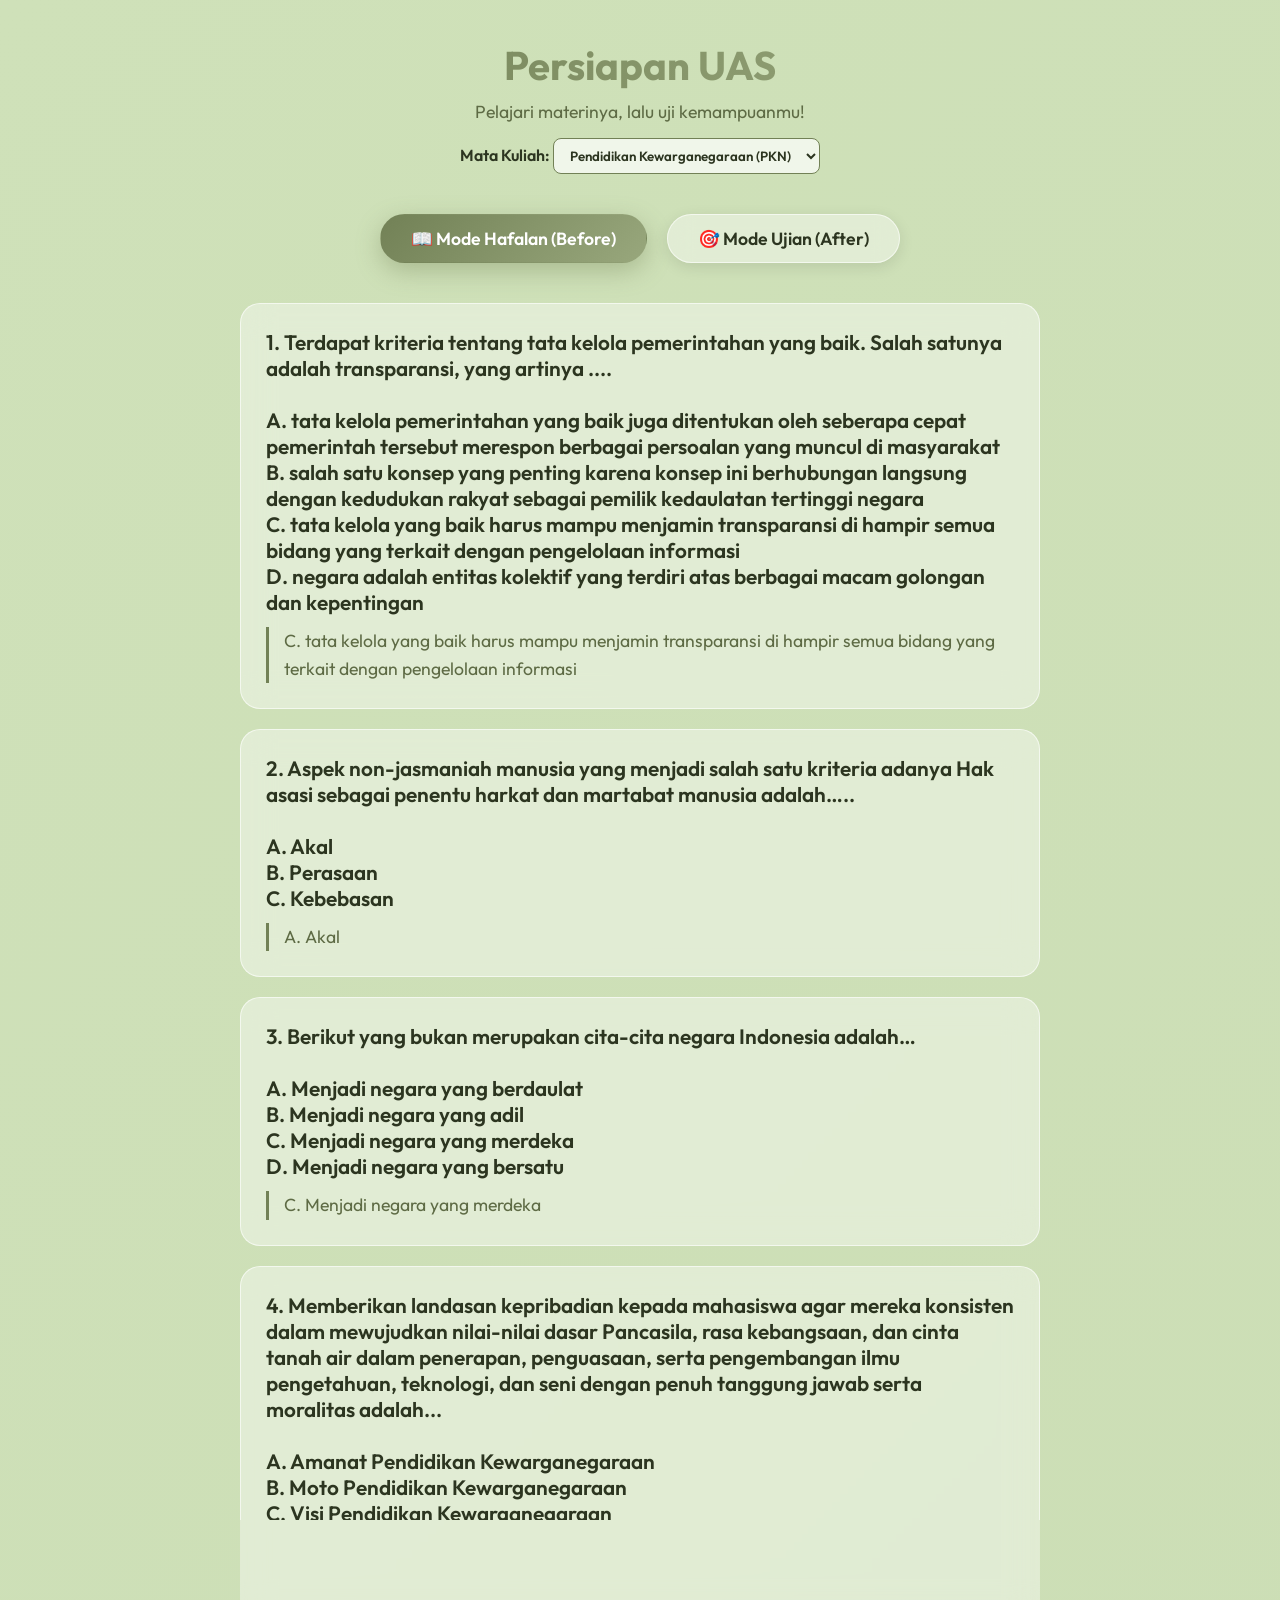
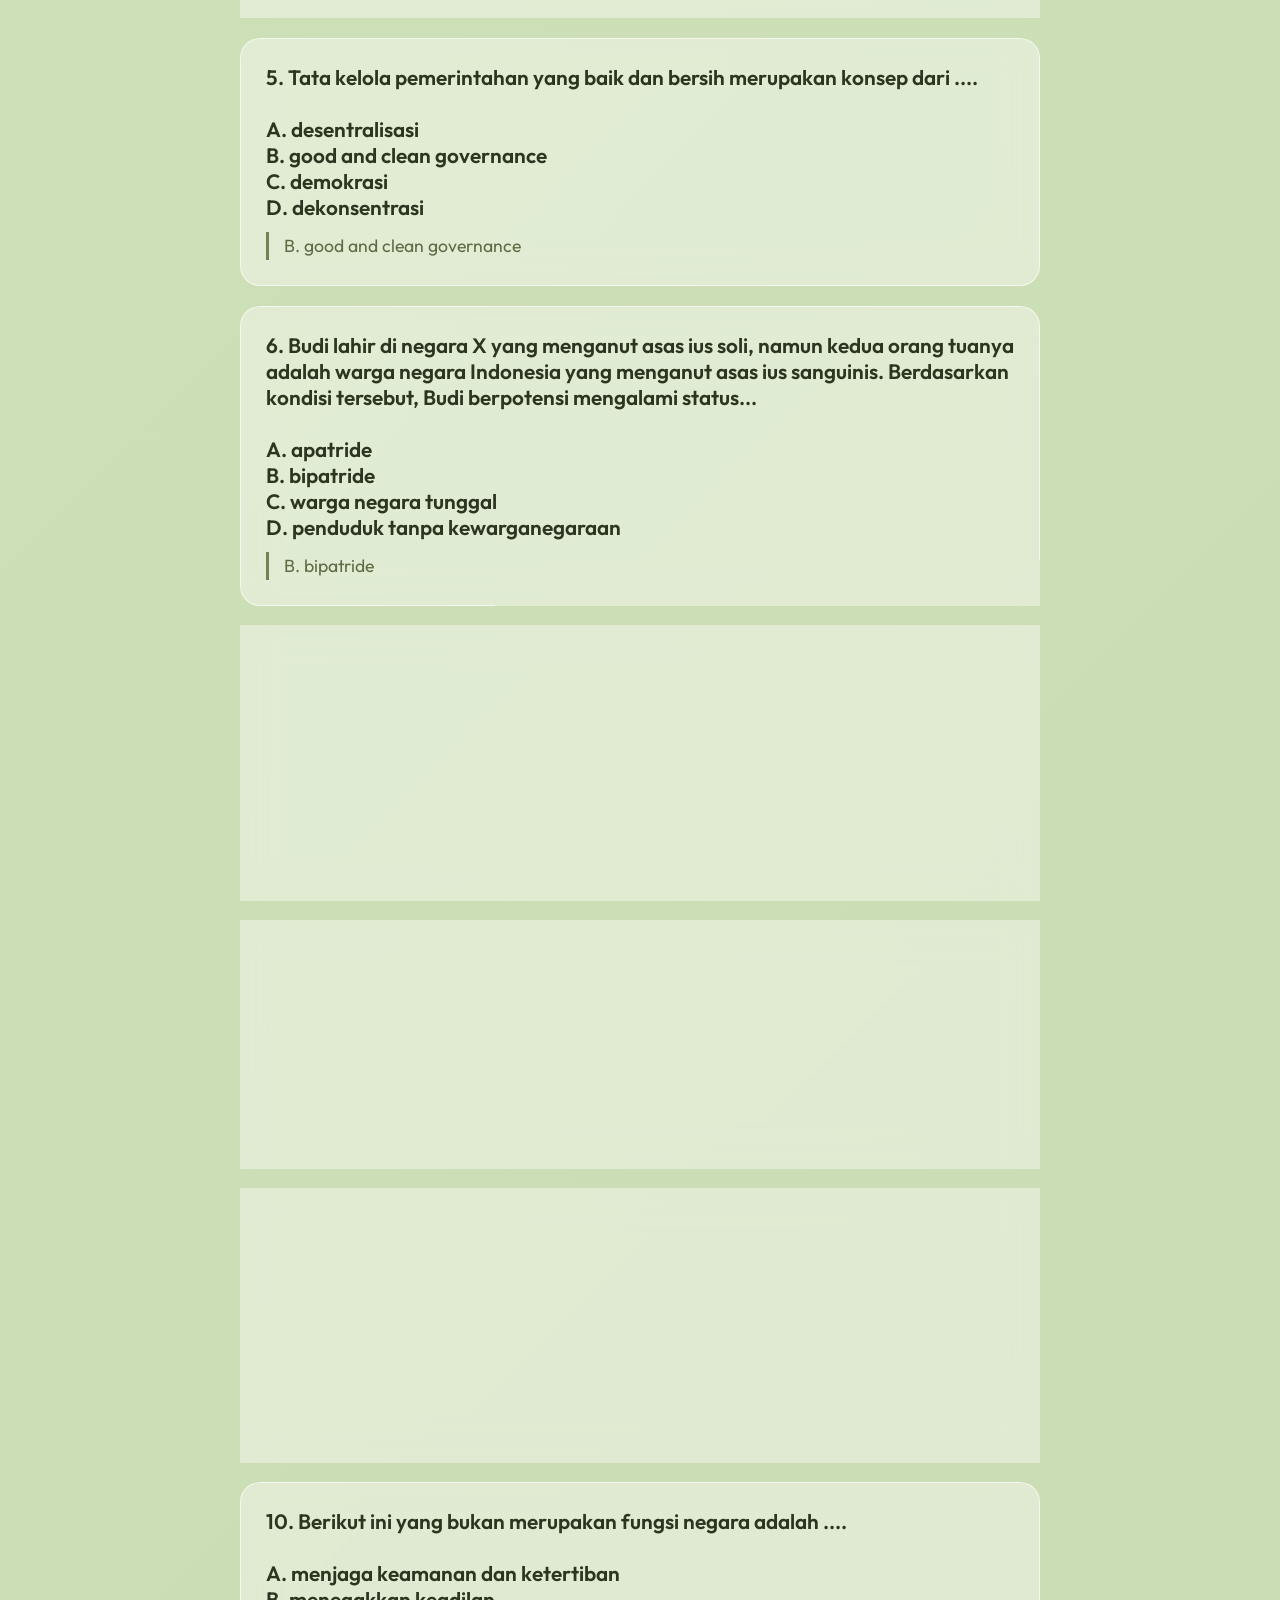
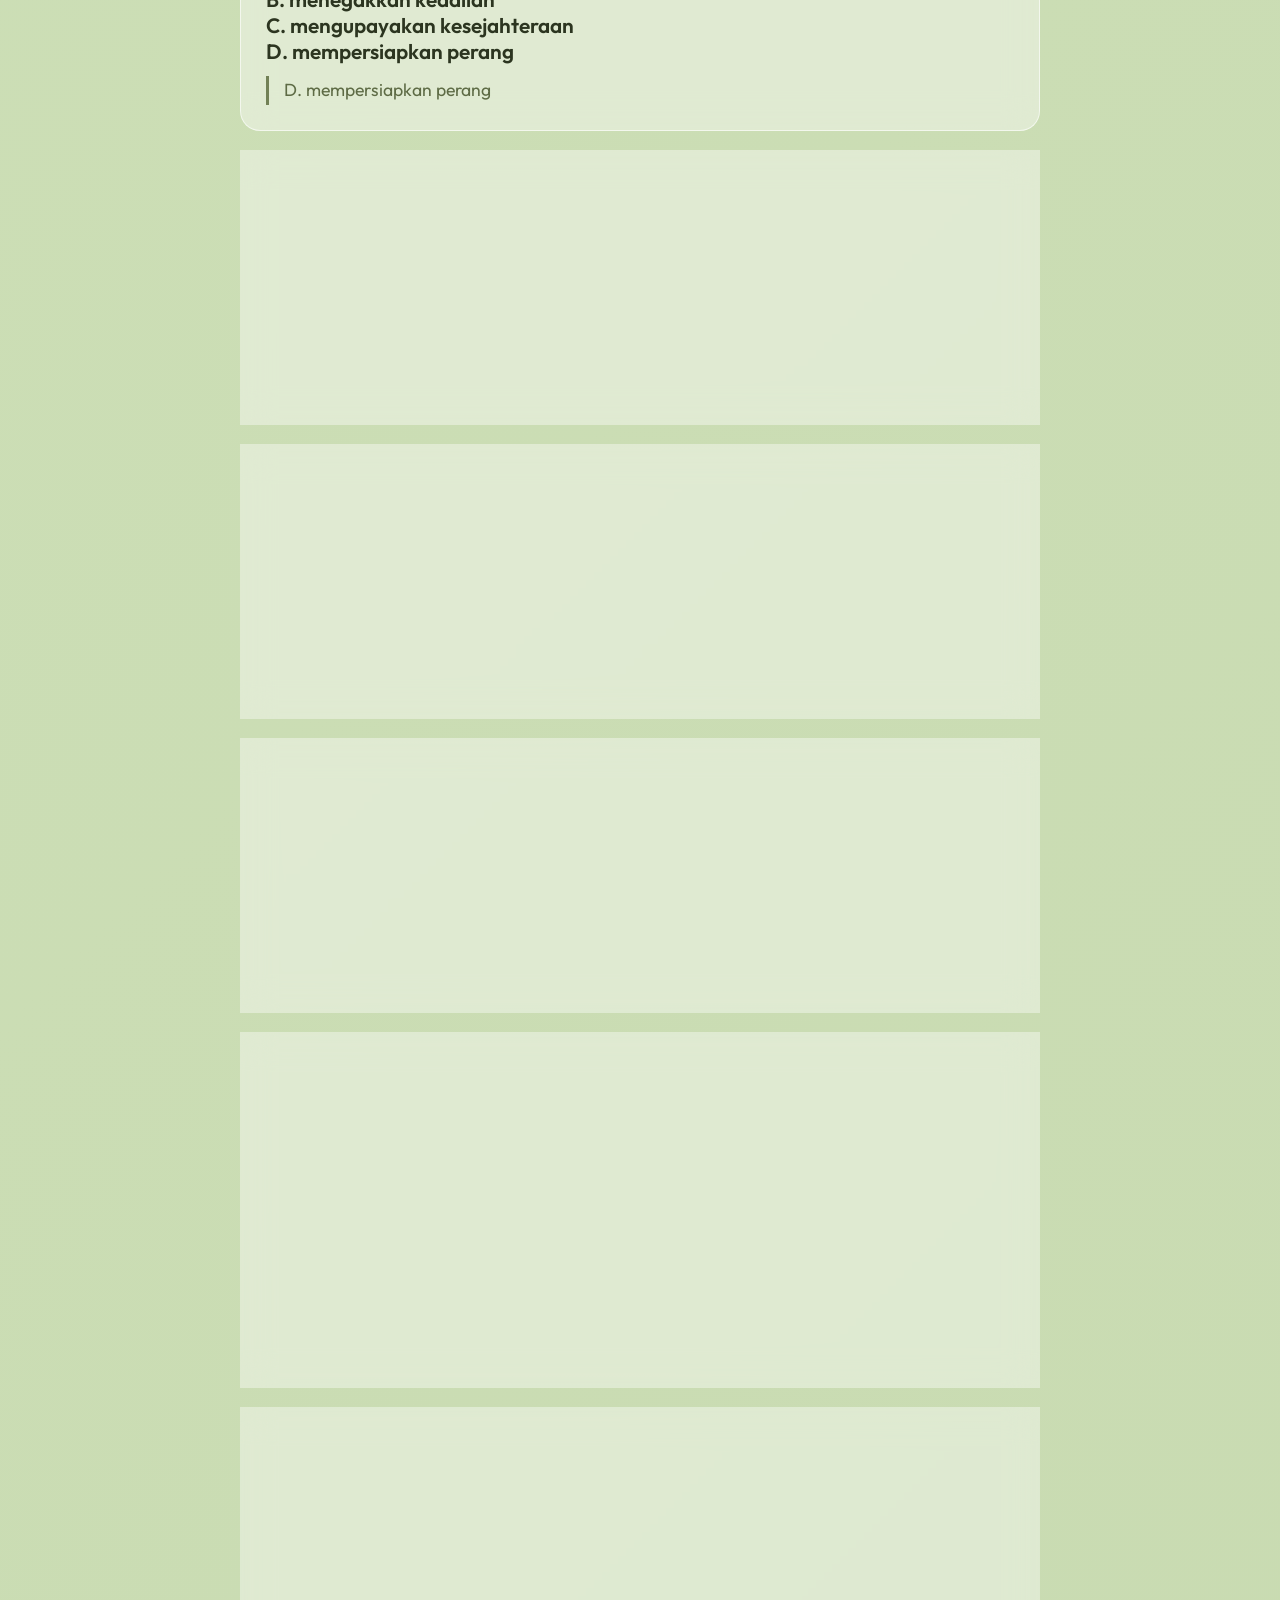
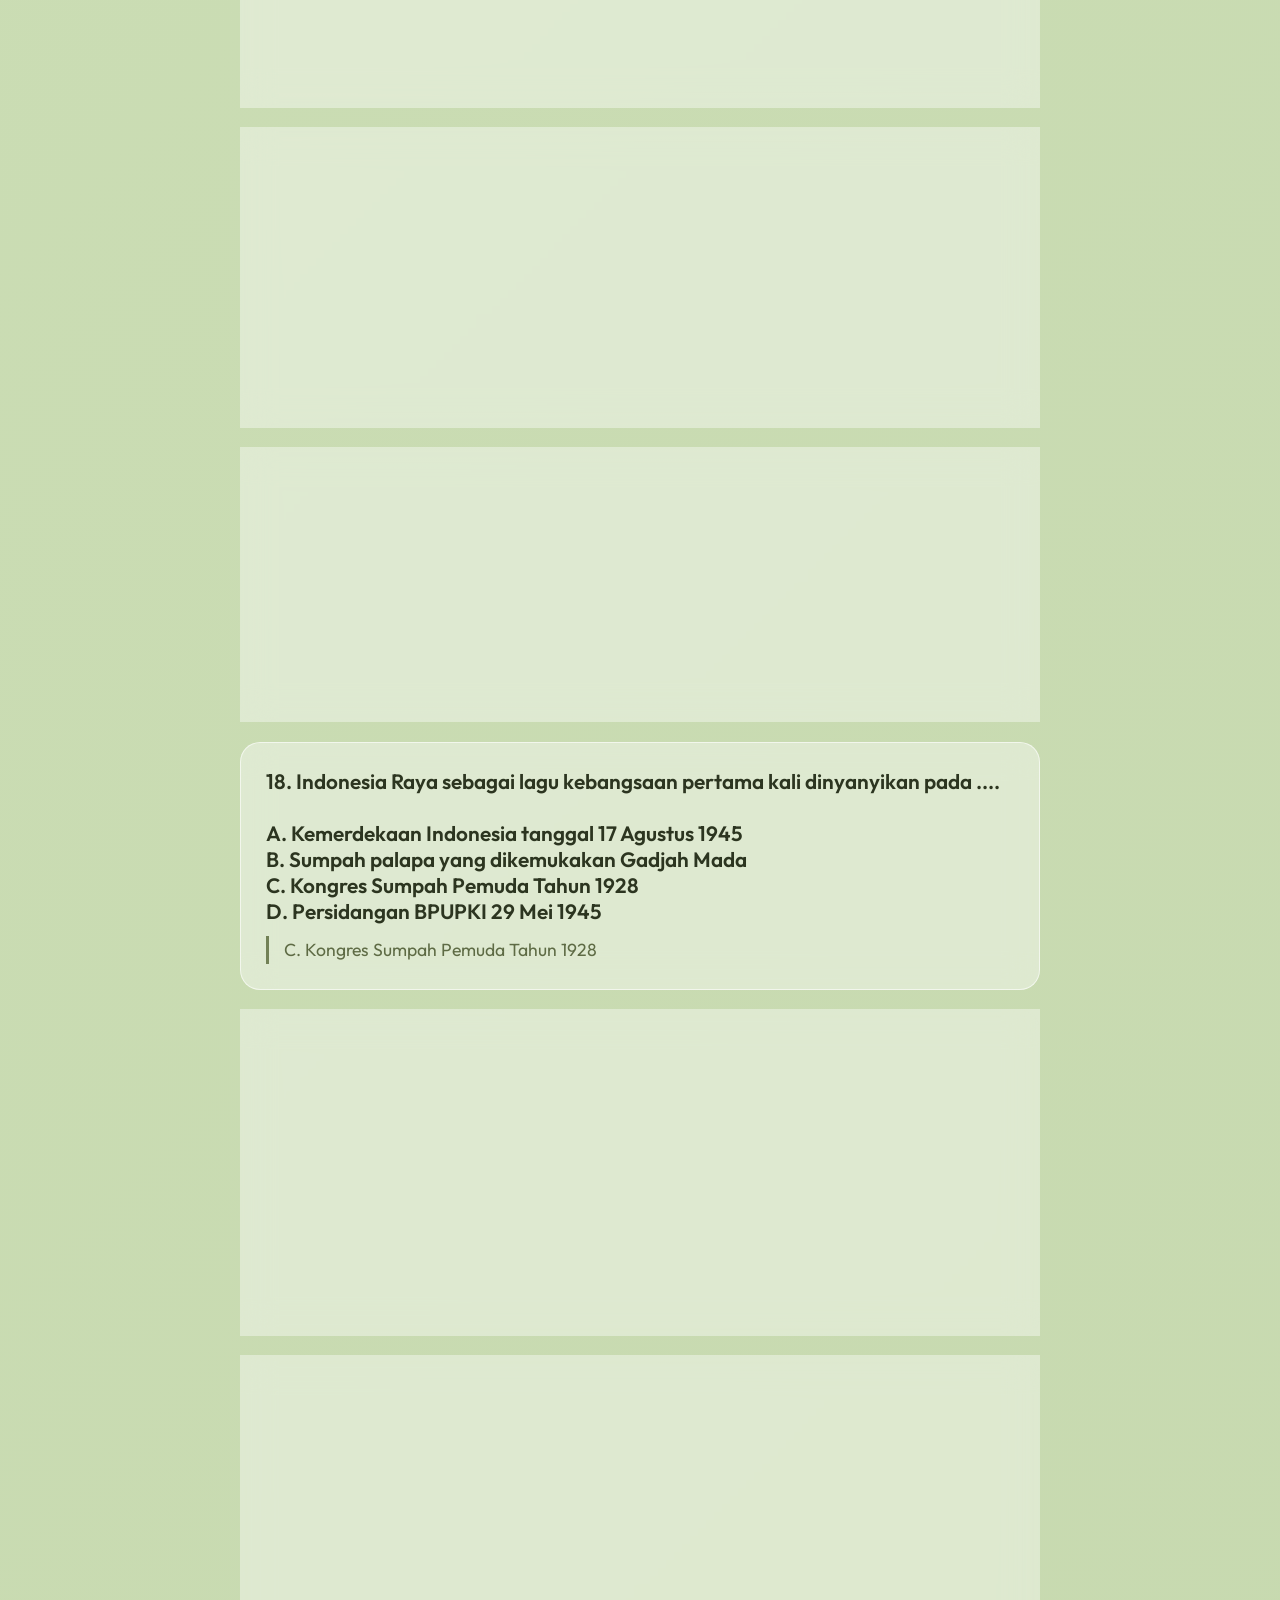
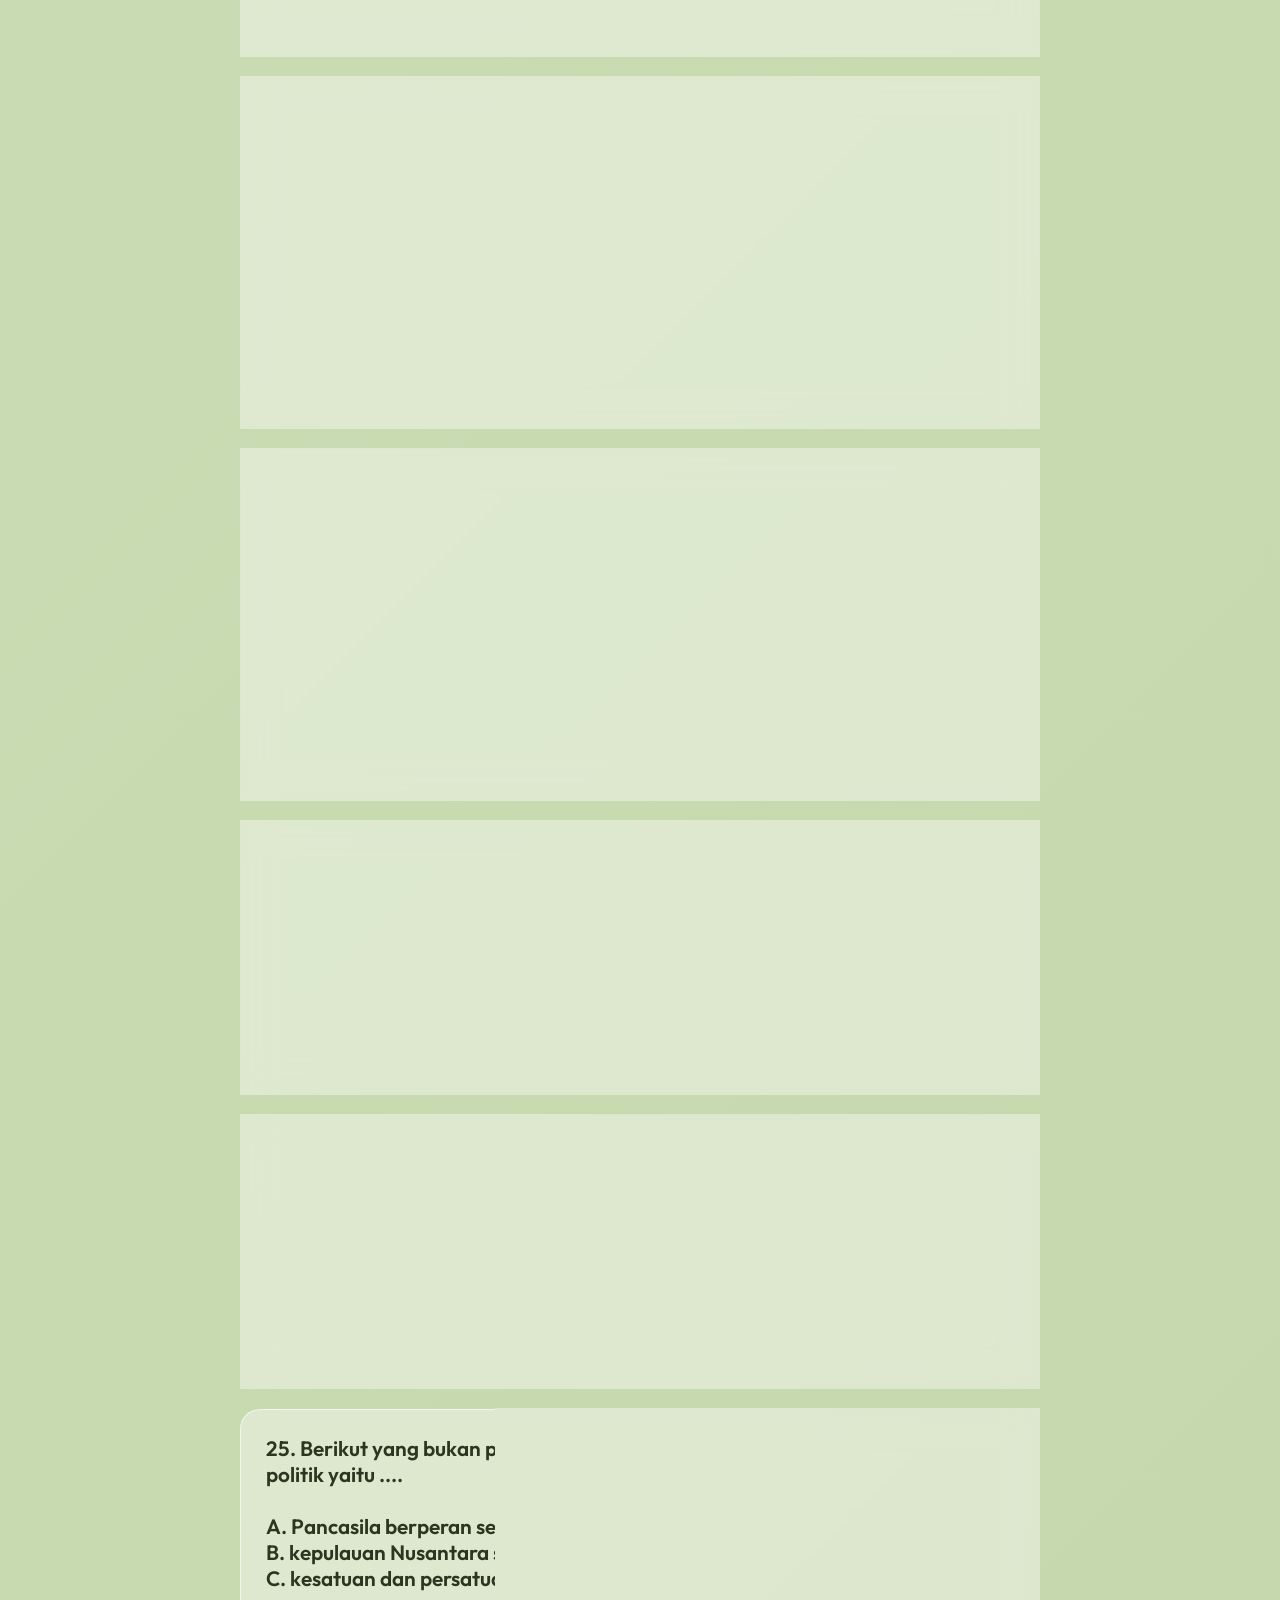
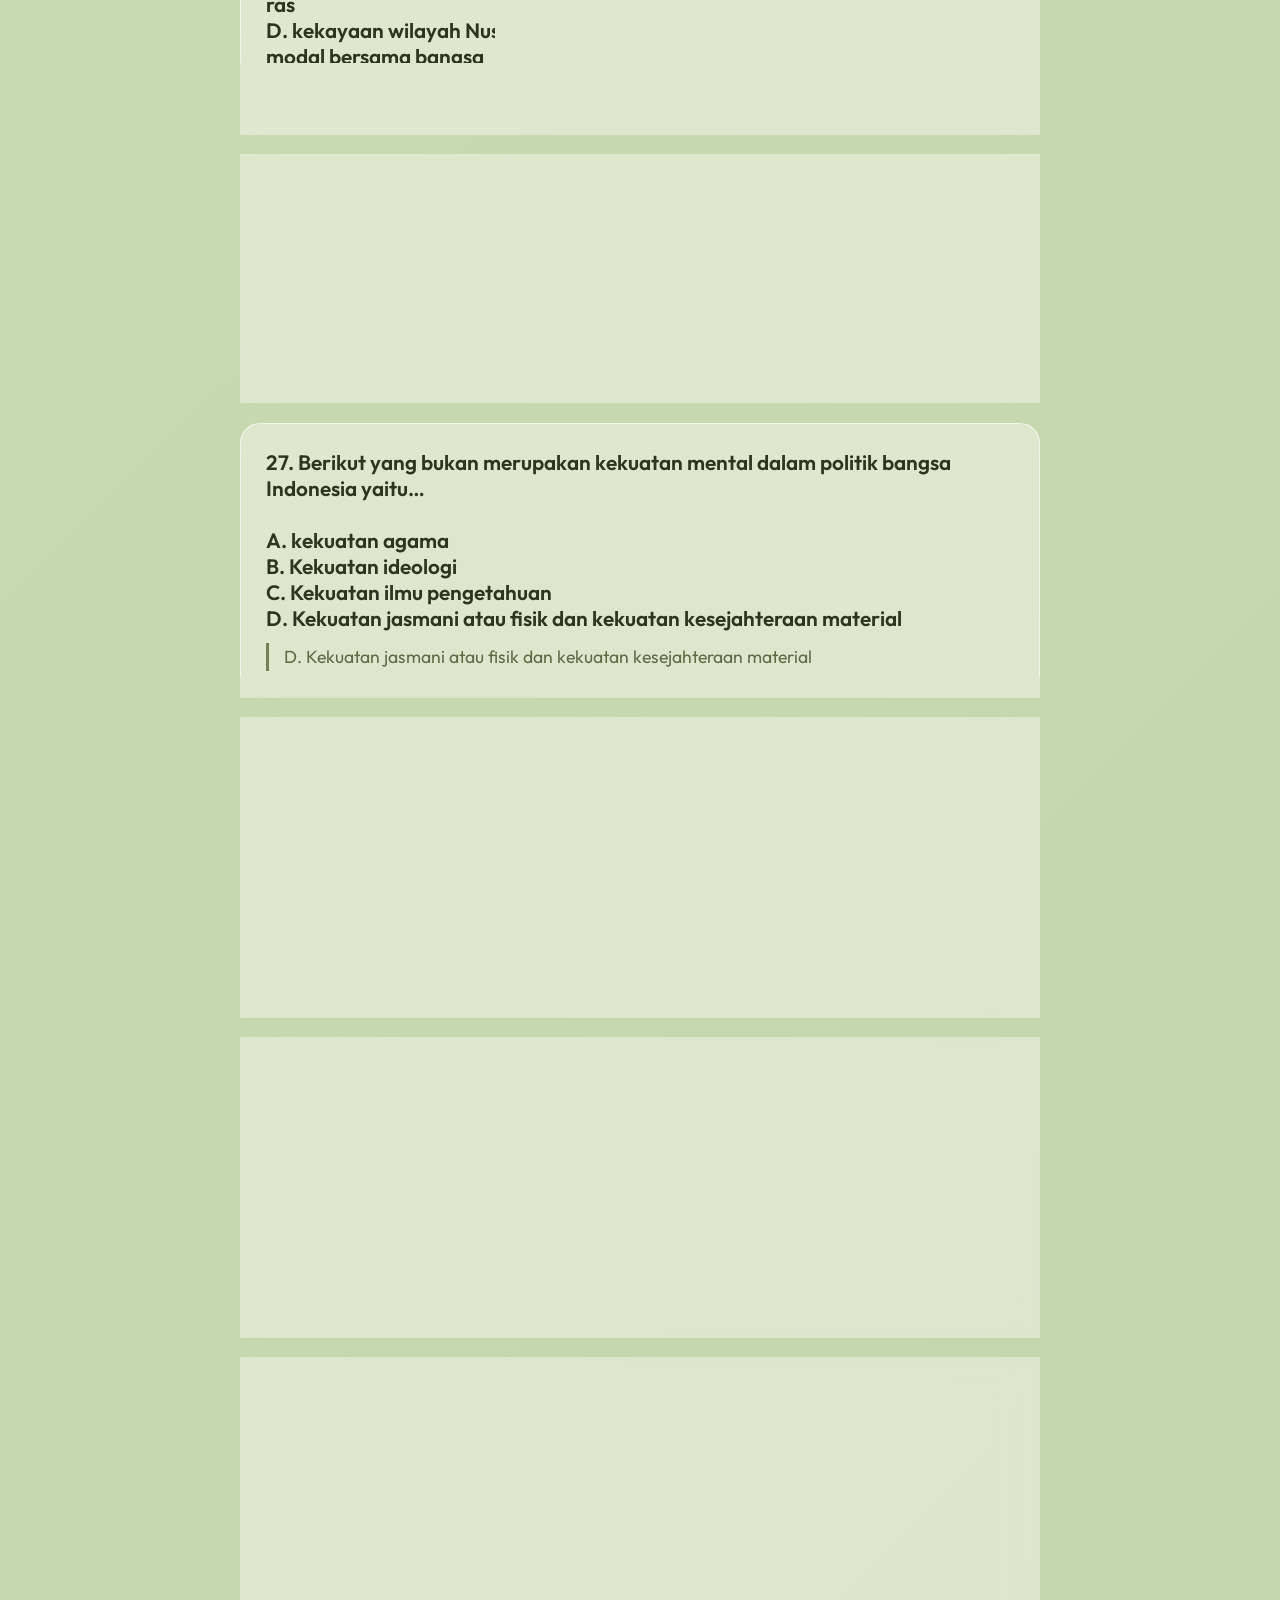
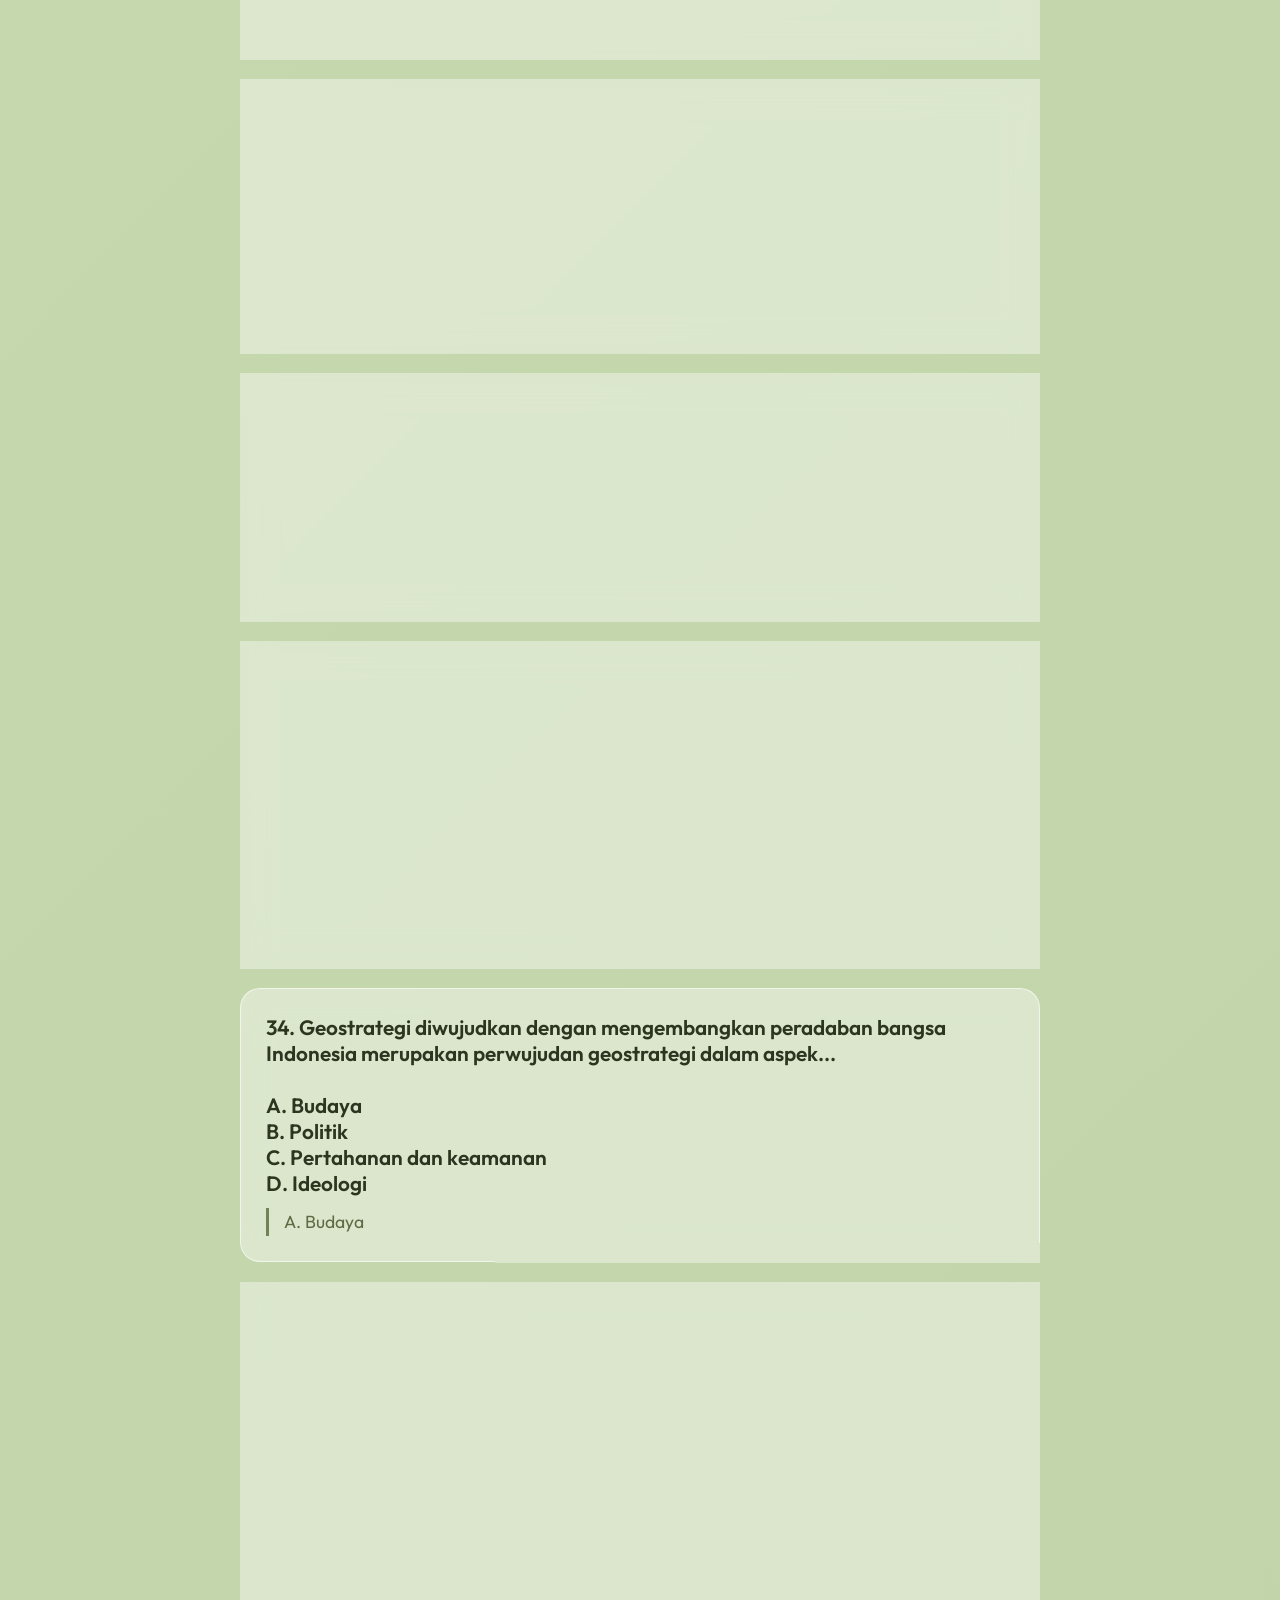
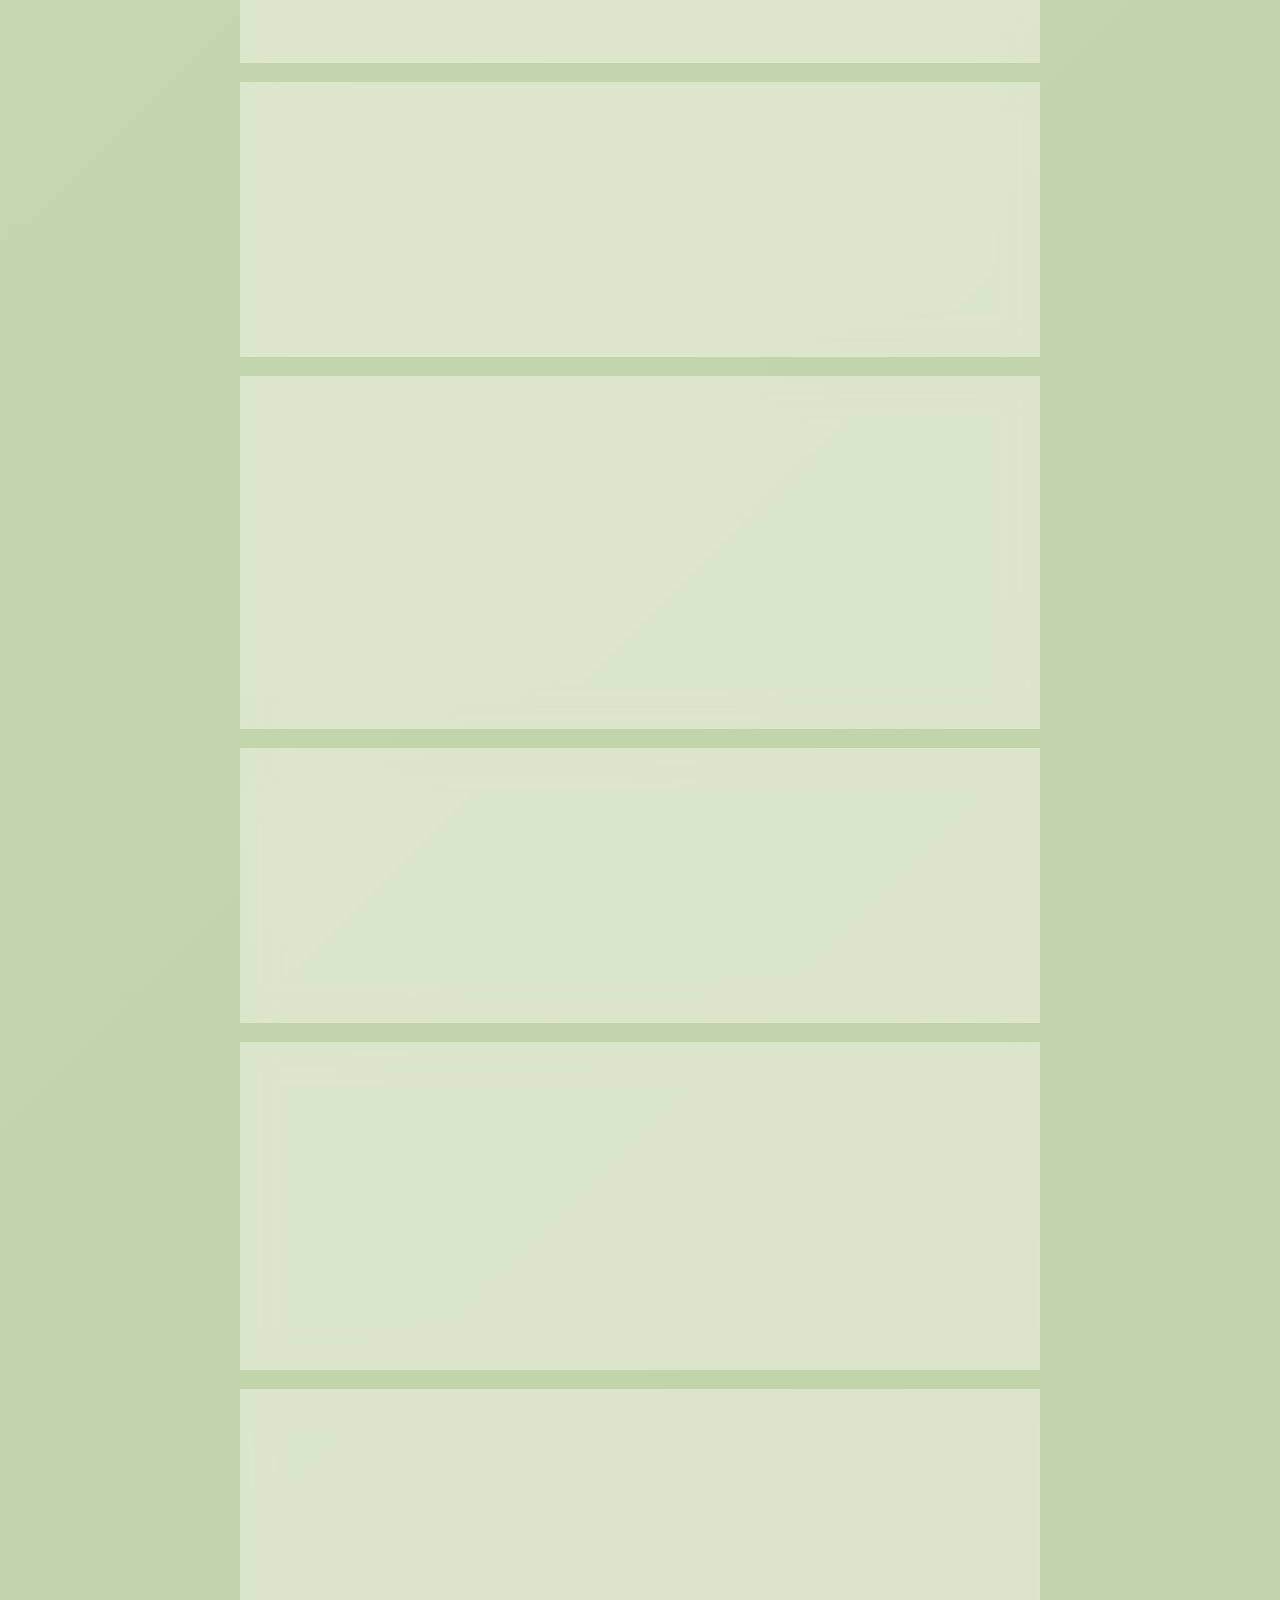
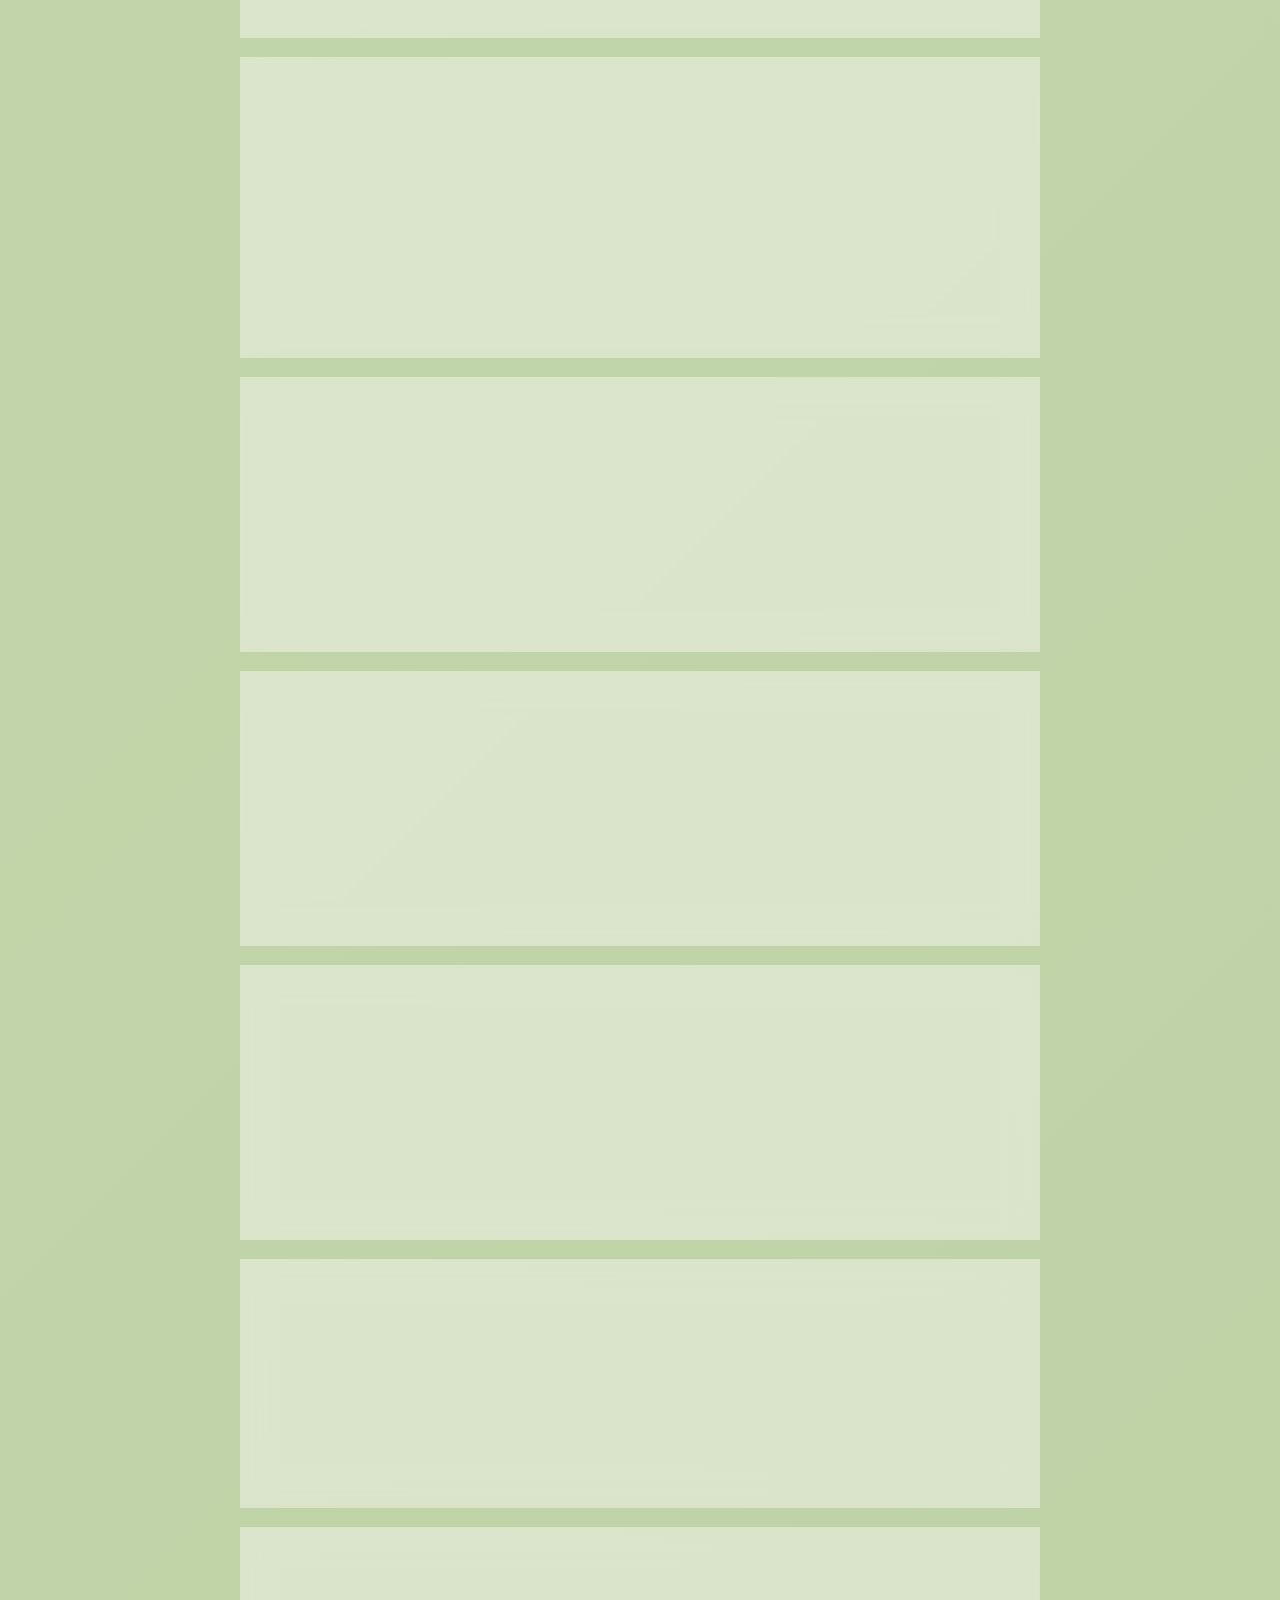
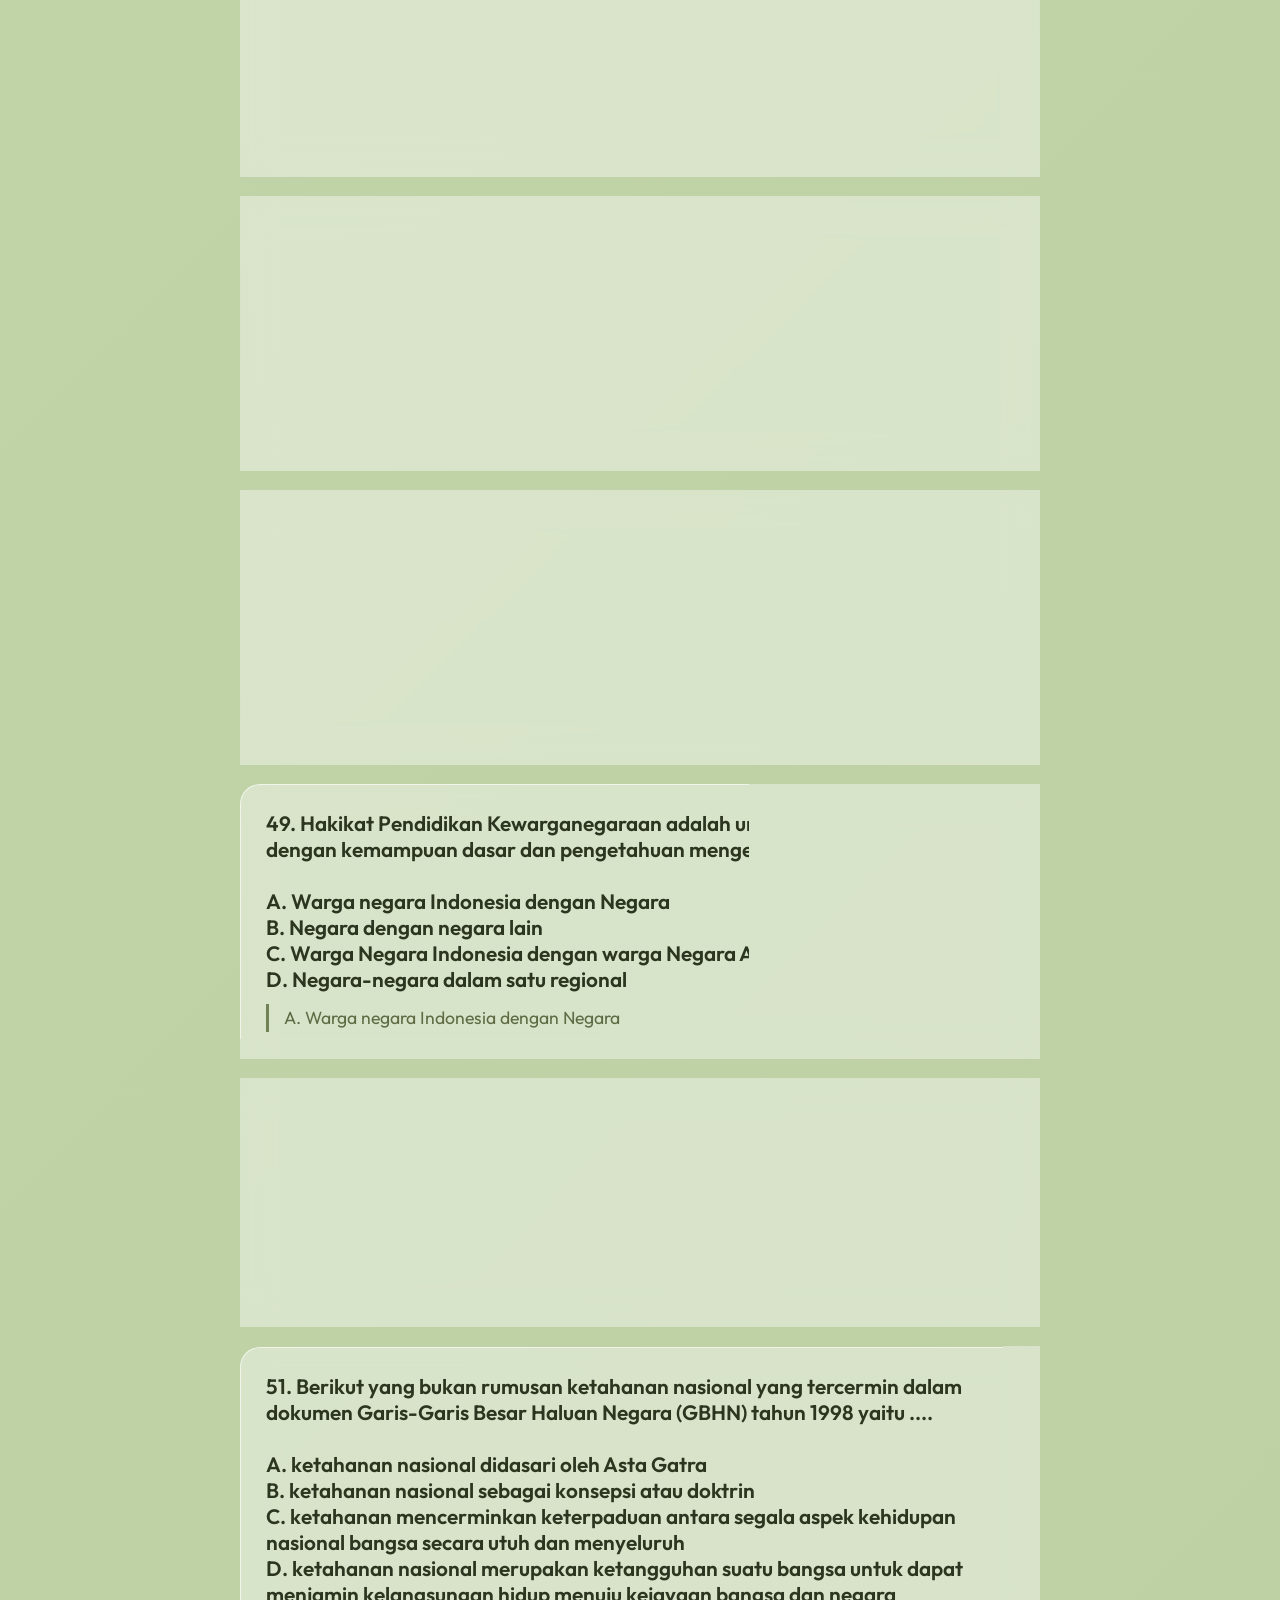
==== commit 4c5e7815: "Add 9 new questions for Algoritma (ALG)" ====
--- a/index.html
+++ b/index.html
@@ -722,6 +722,44 @@
                 "q": "18. Mengambil bagian tertentu dalam string menggunakan fungsi...\n\nA. append\nB. delete\nC. insert\nD. substring",
                 "a": "D. substring"
             }
+        ,
+            {
+                        "q": "19. Output dari program di atas adalah...\n<div class='code-box'>boolean bool1;\nboolean bool2 = false;\nSystem.out.println(bool1);\nSystem.out.println(bool2);</div>\nA. Error (variabel lokal bool1 belum diinisialisasi tapi langsung dipakai → compile error)\nB. True/False\nC. true/false\nD. False/True",
+                        "a": "A. Error (variabel lokal bool1 belum diinisialisasi tapi langsung dipakai → compile error)"
+            },
+            {
+                        "q": "20. Kode Java (if-else, x+=7)\nBaris 3, 4, 5, dan 9, dan nilai output baris 11:\nA. Baris 5: x=7, Baris 9: x=2, output 17\nB. Baris 5: x=10, Baris 9: x=8, output 8\nC. Baris 3: x=10, Baris 4: if-else relasional, Baris 5: x=17, Baris 9: x=8, output akhir 17\nD. Tidak ada jawaban yang benar",
+                        "a": "C. Baris 3: x=10, Baris 4: if-else relasional, Baris 5: x=17, Baris 9: x=8, output akhir 17"
+            },
+            {
+                        "q": "21. Definisi algoritma \"deskripsi prosedur yang berakhir dengan sebuah output\" dikemukakan oleh...\n\nA. Abu Ja'far Muhammad Ibnu Musa Al-Khawarizmi\nB. Donal E. Knuth\nC. David Bolton\nD. Stone dan Knuth",
+                        "a": "A. Abu Ja'far Muhammad Ibnu Musa Al-Khawarizmi"
+            },
+            {
+                        "q": "22. Constructor StringBuffer yang SALAH (kecuali)\n\nA. StringBuffer()\nB. StringBuffer(String str)\nC. StringBuffer(int length)\nD. StringBuffer(Boolean bool)",
+                        "a": "D. StringBuffer(Boolean bool)"
+            },
+            {
+                        "q": "23. Bahasa mesin tergolong bahasa pemrograman\n\nA. Tingkat Tinggi\nB. Tingkat Menengah\nC. Tingkat Rendah\nD. Pemrogram Visual",
+                        "a": "C. Tingkat Rendah"
+            },
+            {
+                        "q": "24. Kode Java (method return double)\n<div class='code-box'>public static double x(double i, double j) {\n    if (j == 0) { return 0; }\n    else if (j > i) { return 5; }\n    else return i / j;\n}\nSystem.out.println(x(10, 2));</div>\nA. 0\nB. 5\nC. 5.0\nD. error",
+                        "a": "C. 5.0"
+            },
+            {
+                        "q": "25. Kelebihan flowchart: membangun keterhubungan logika ke semua pihak adalah fungsi...\n\nA. Komunikasi\nB. Pemeliharaan\nC. Dokumentasi\nD. Efisien",
+                        "a": "A. Komunikasi"
+            },
+            {
+                        "q": "26. Overloading method — dipanggil ol(3,3)\n\nA. ol1 (double,int)\nB. ol2 (int)\nC. ol3 (int,int)\nD. ol4 (boolean,int)",
+                        "a": "C. ol3 (int,int)"
+            },
+            {
+                        "q": "27. Pernyataan benar tentang pseudocode\n\nA. Harus sintaks ketat\nB. Hanya untuk programmer profesional\nC. Tidak memerlukan sintaks ketat, fleksibel untuk memahami alur logika\nD. Tidak bisa untuk program kompleks",
+                        "a": "C. Tidak memerlukan sintaks ketat, fleksibel untuk memahami alur logika"
+            }
+
         ];
 
         allSoalData["BUD"] = [
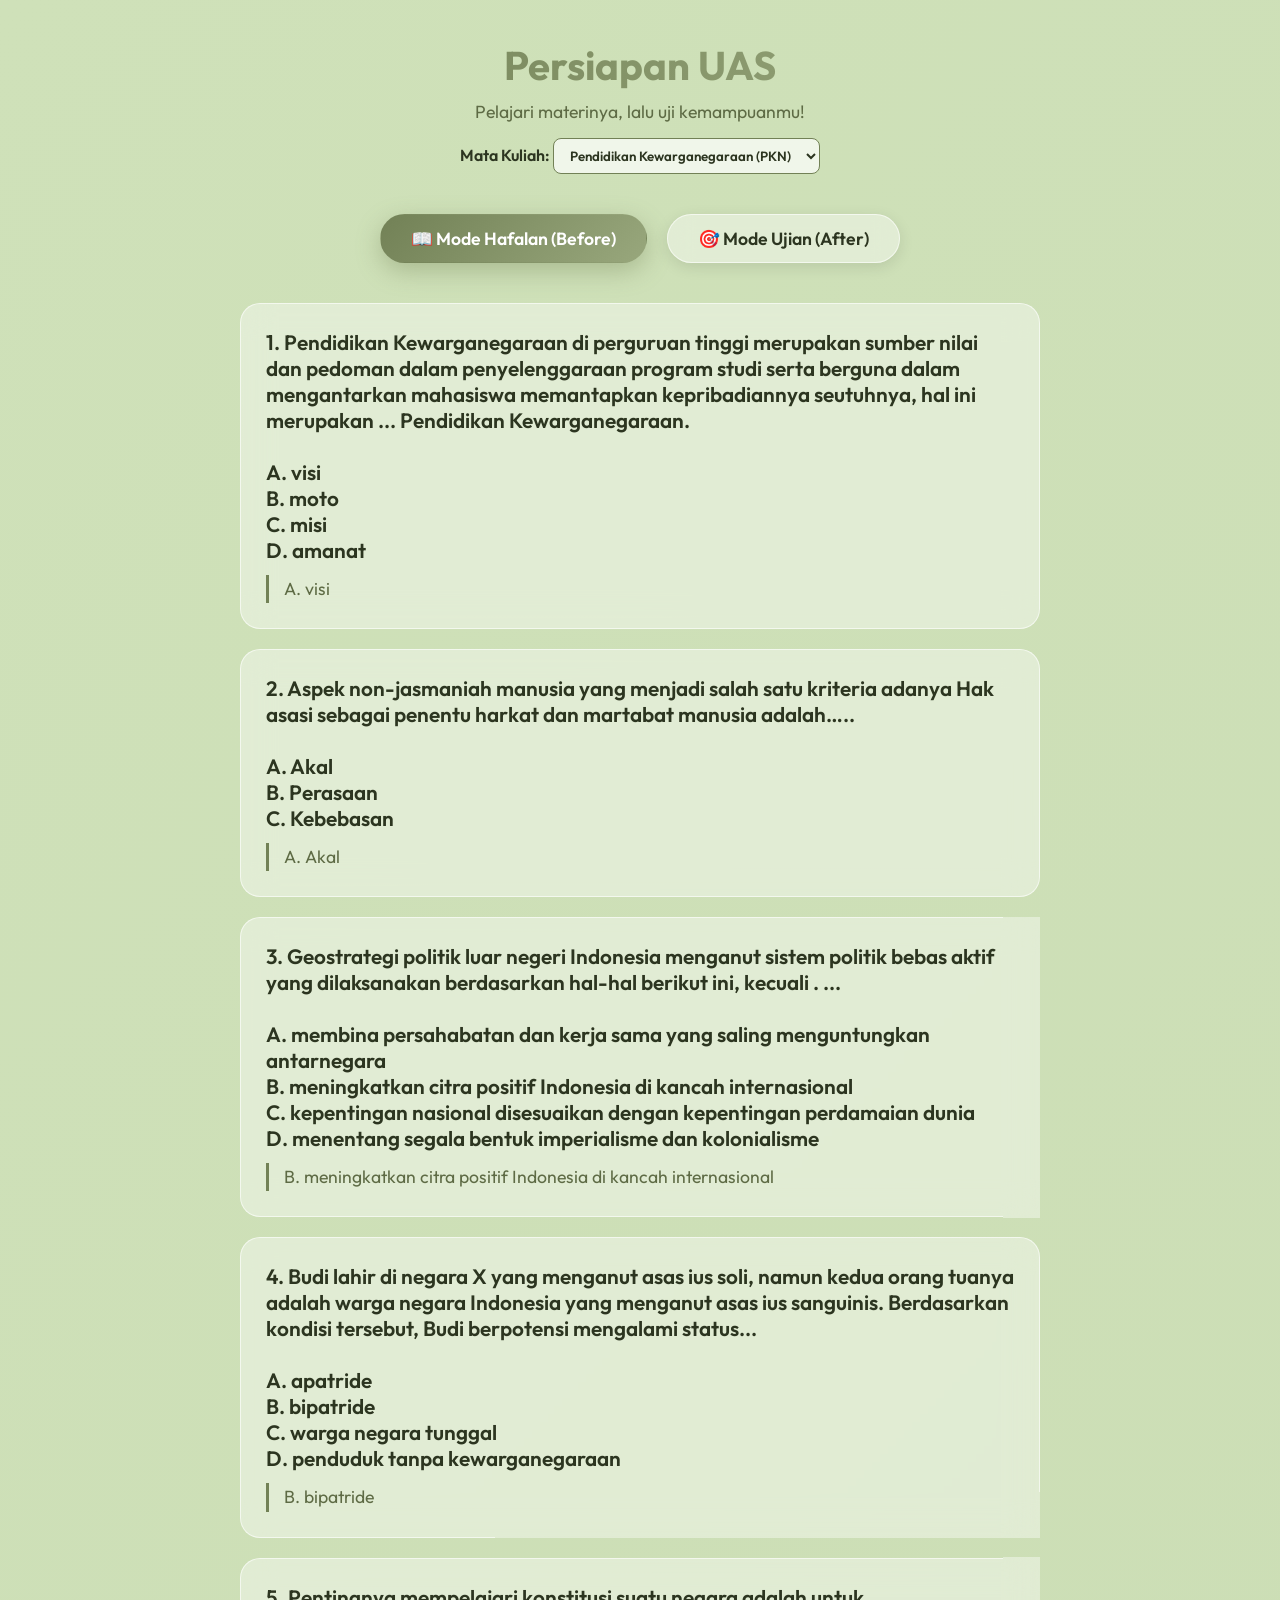
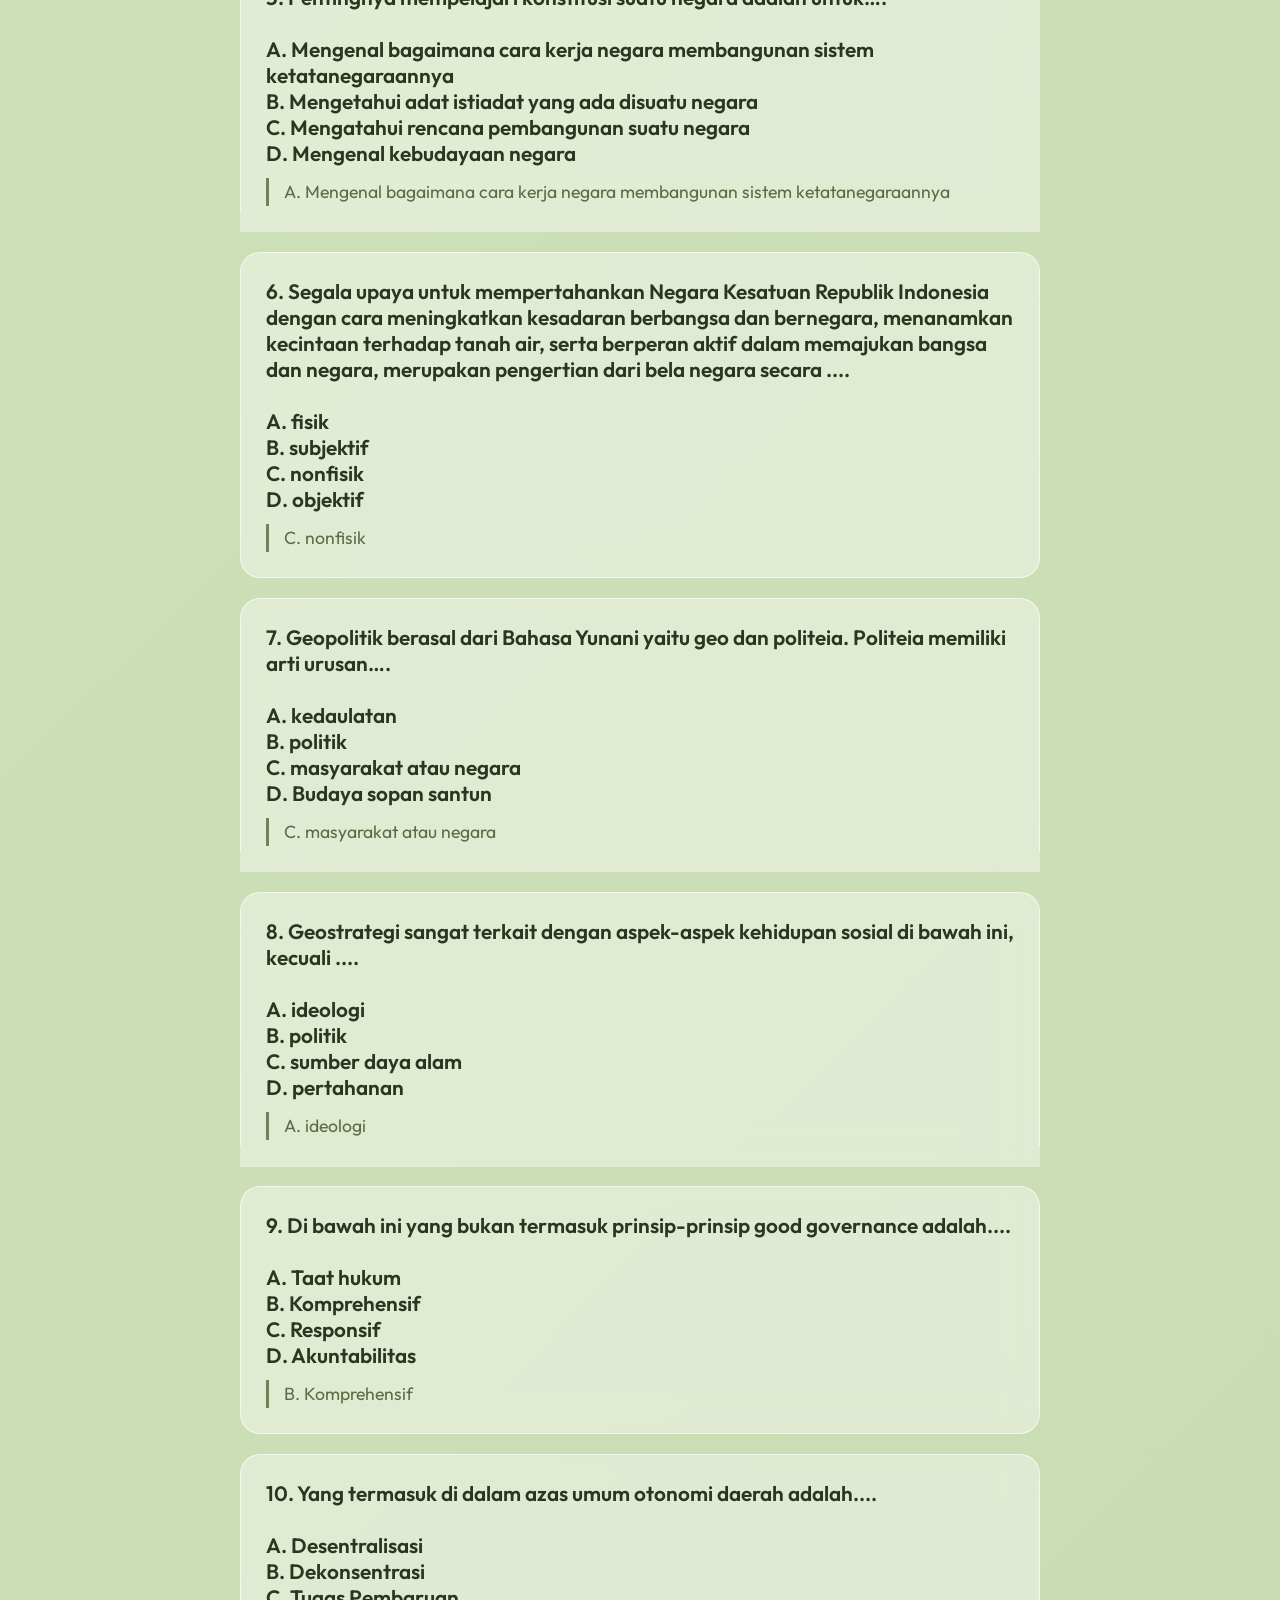
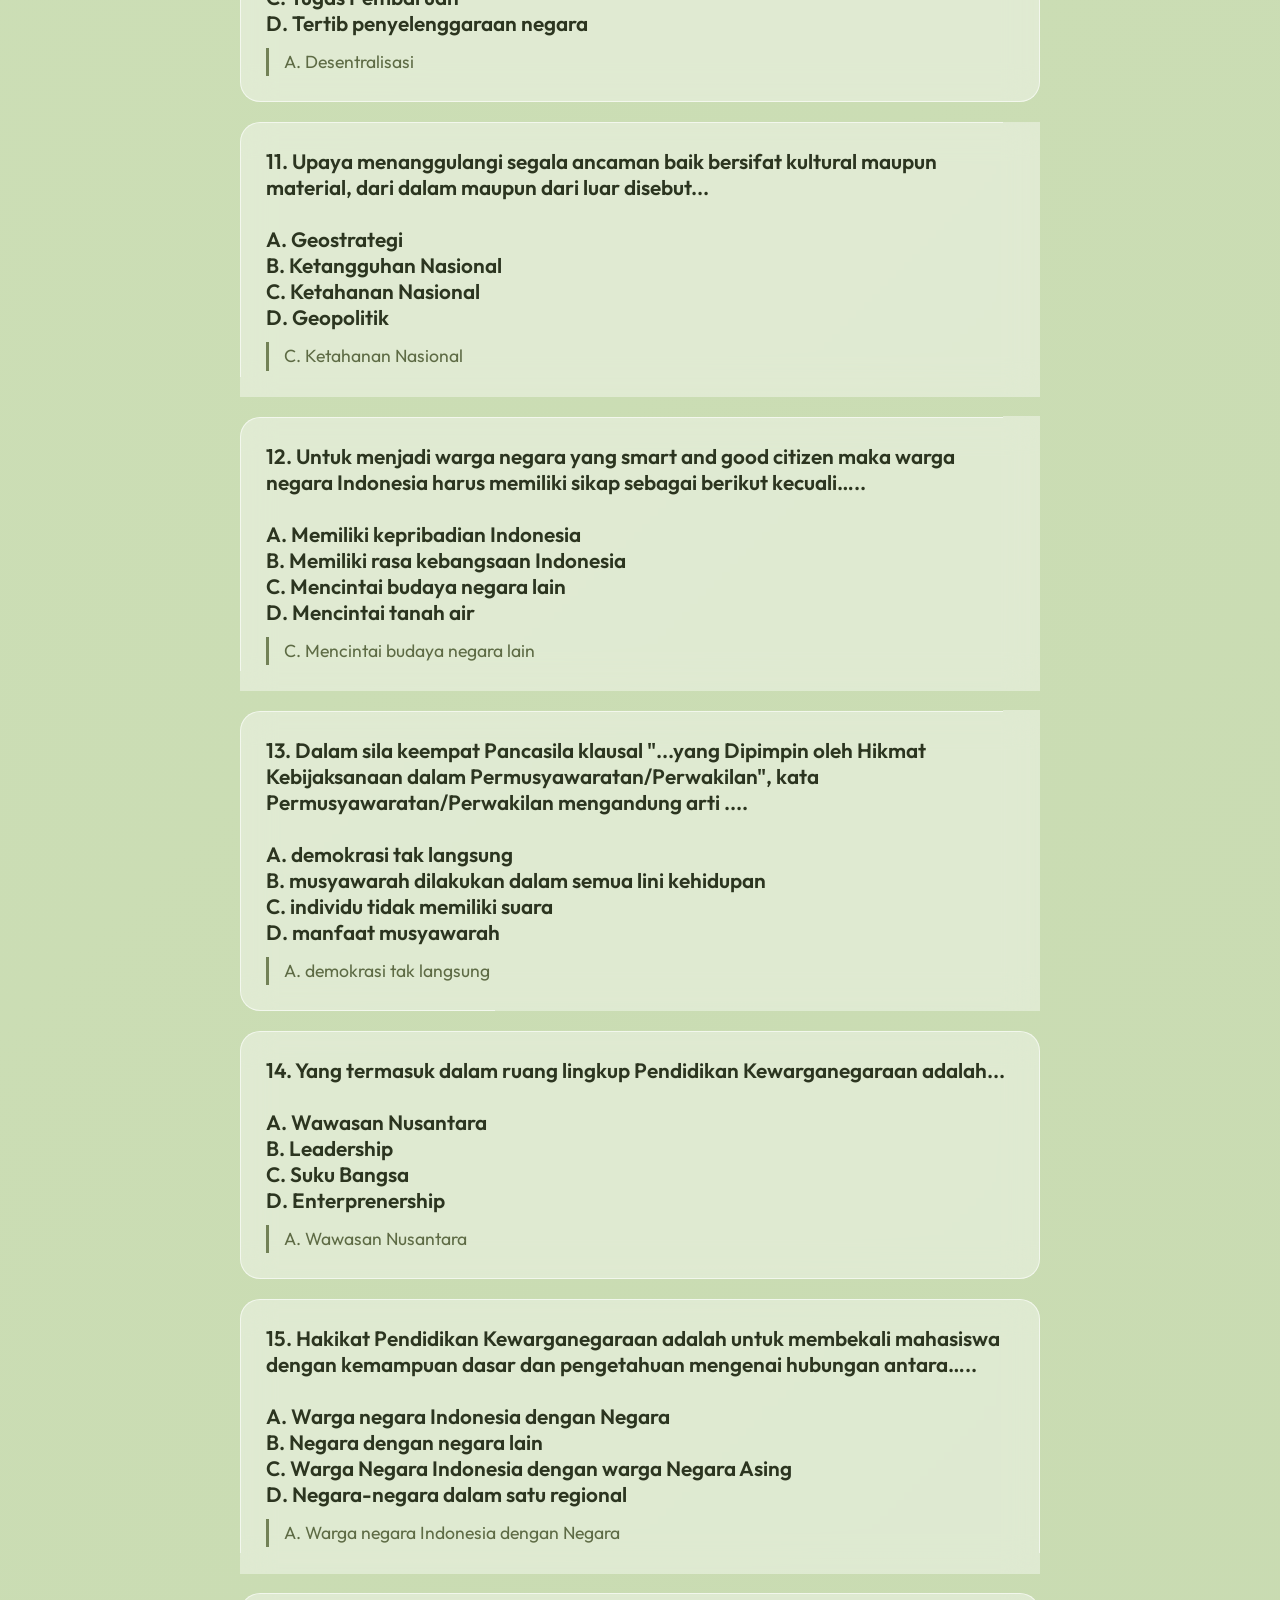
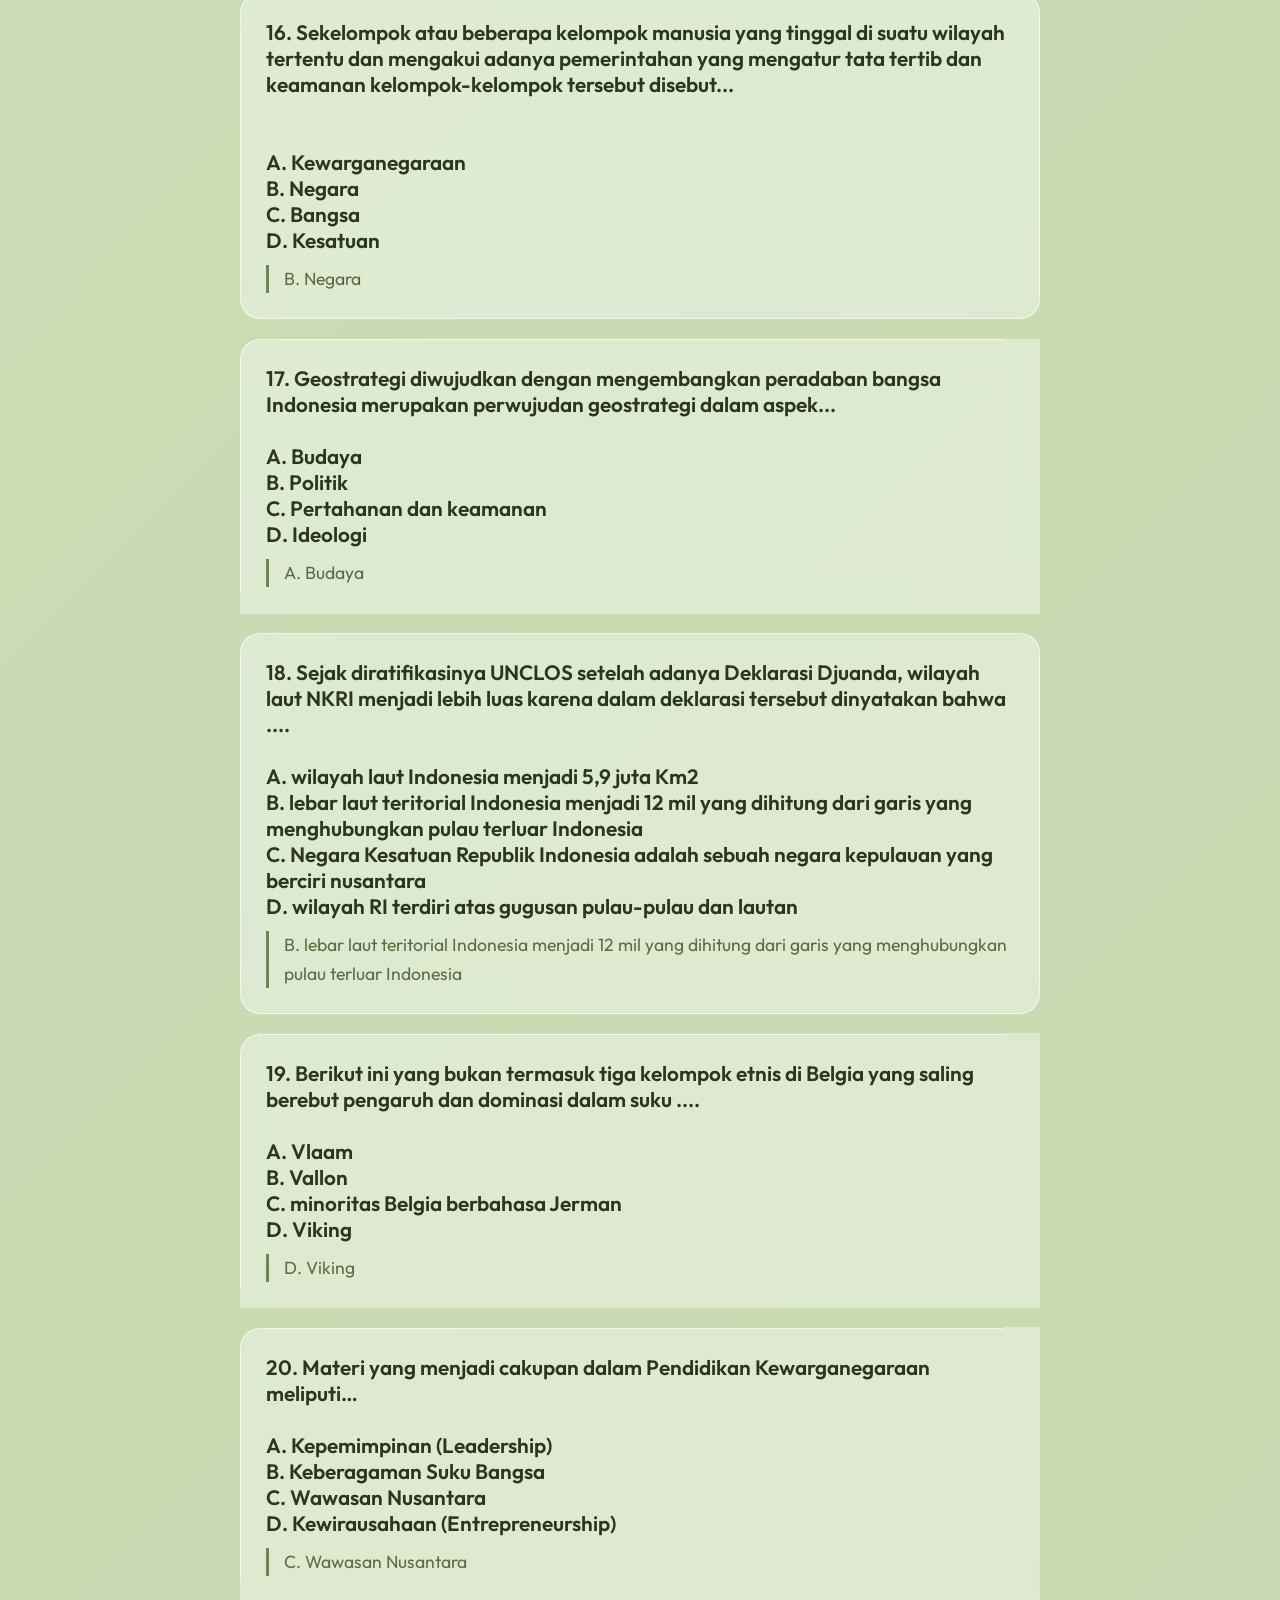
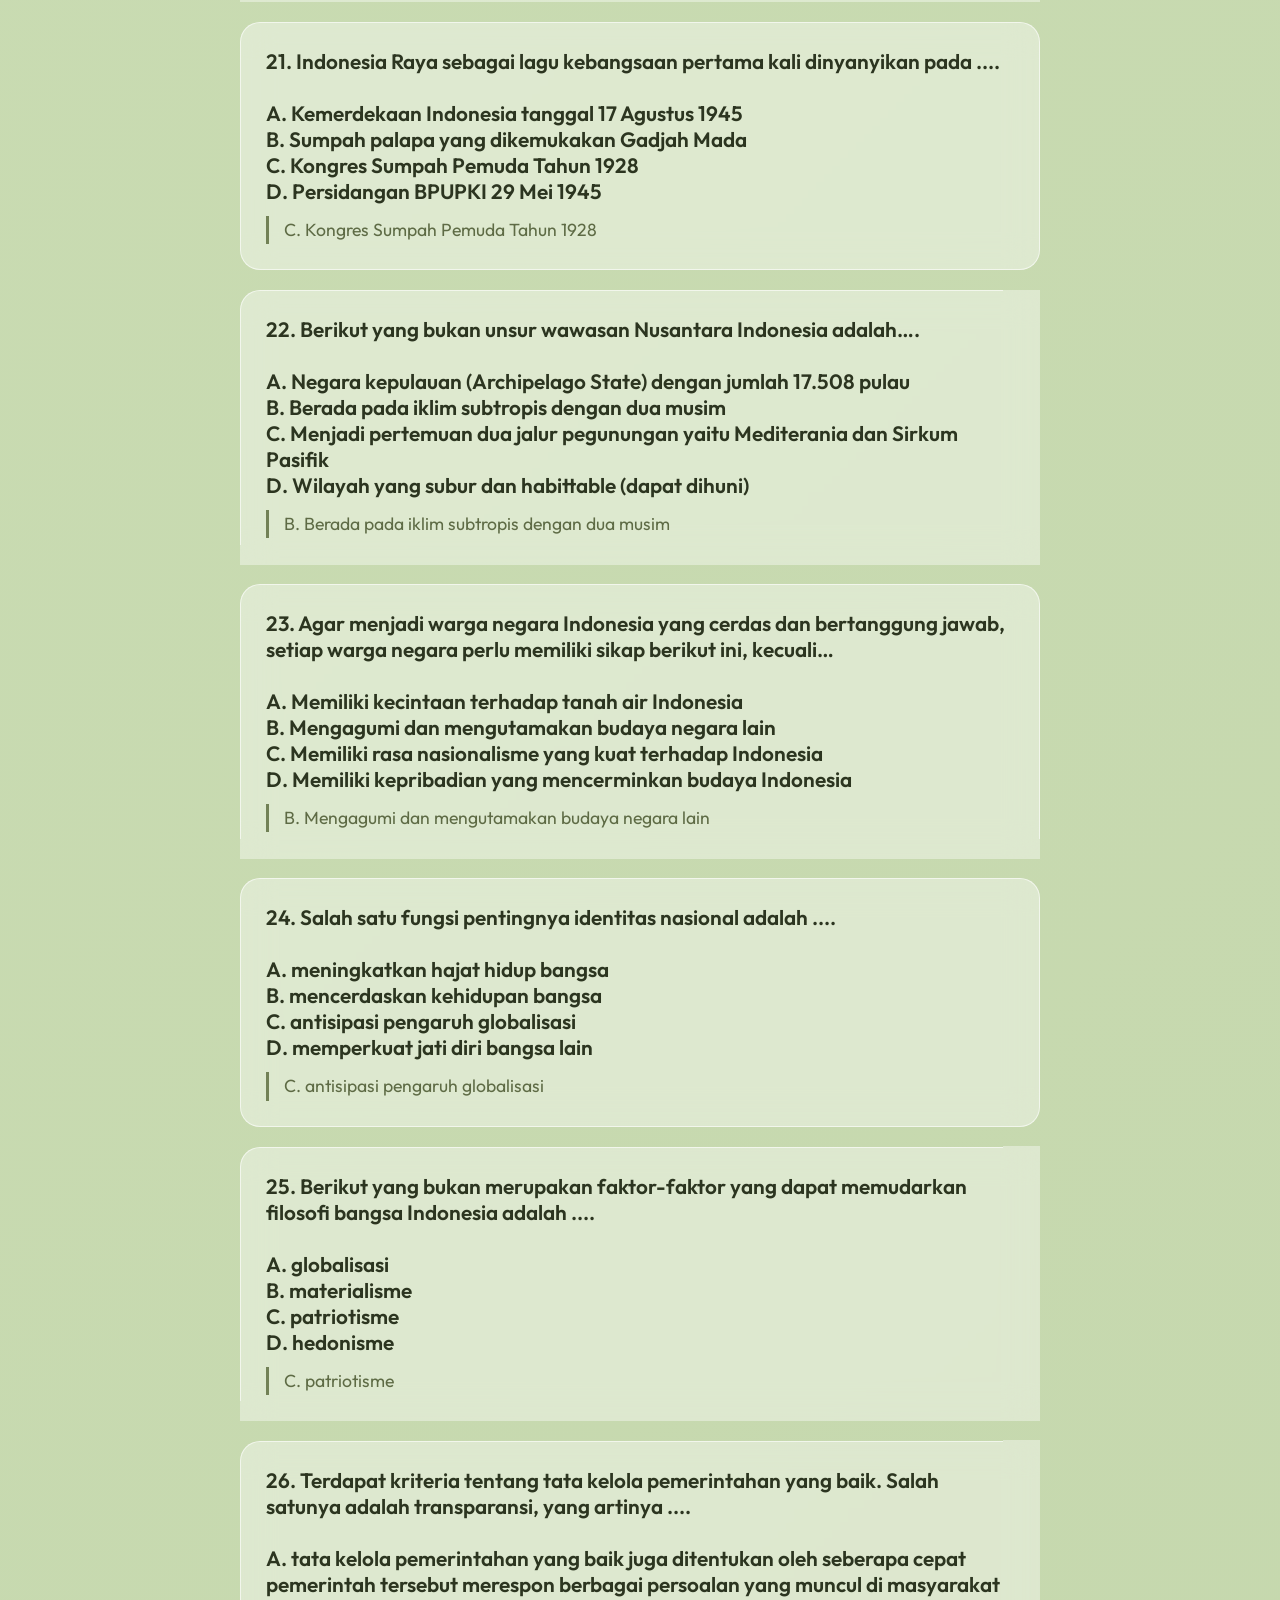
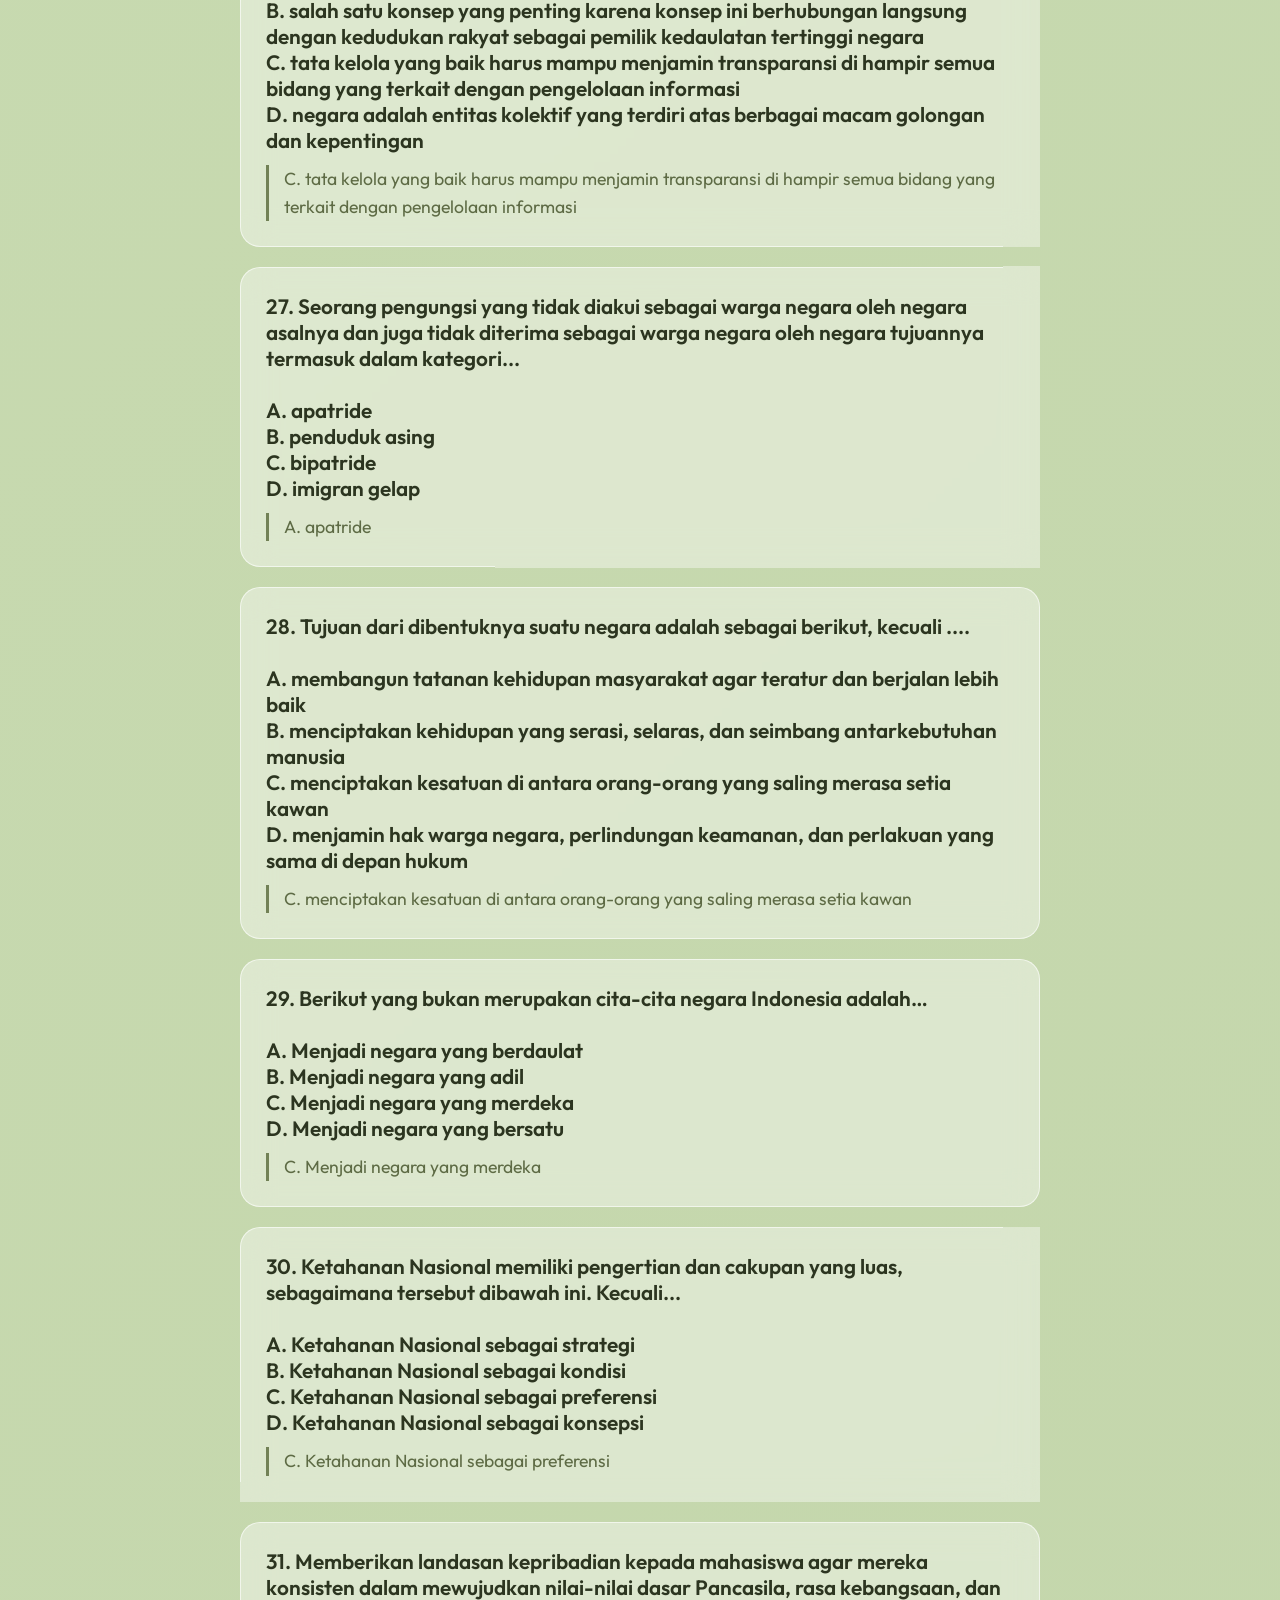
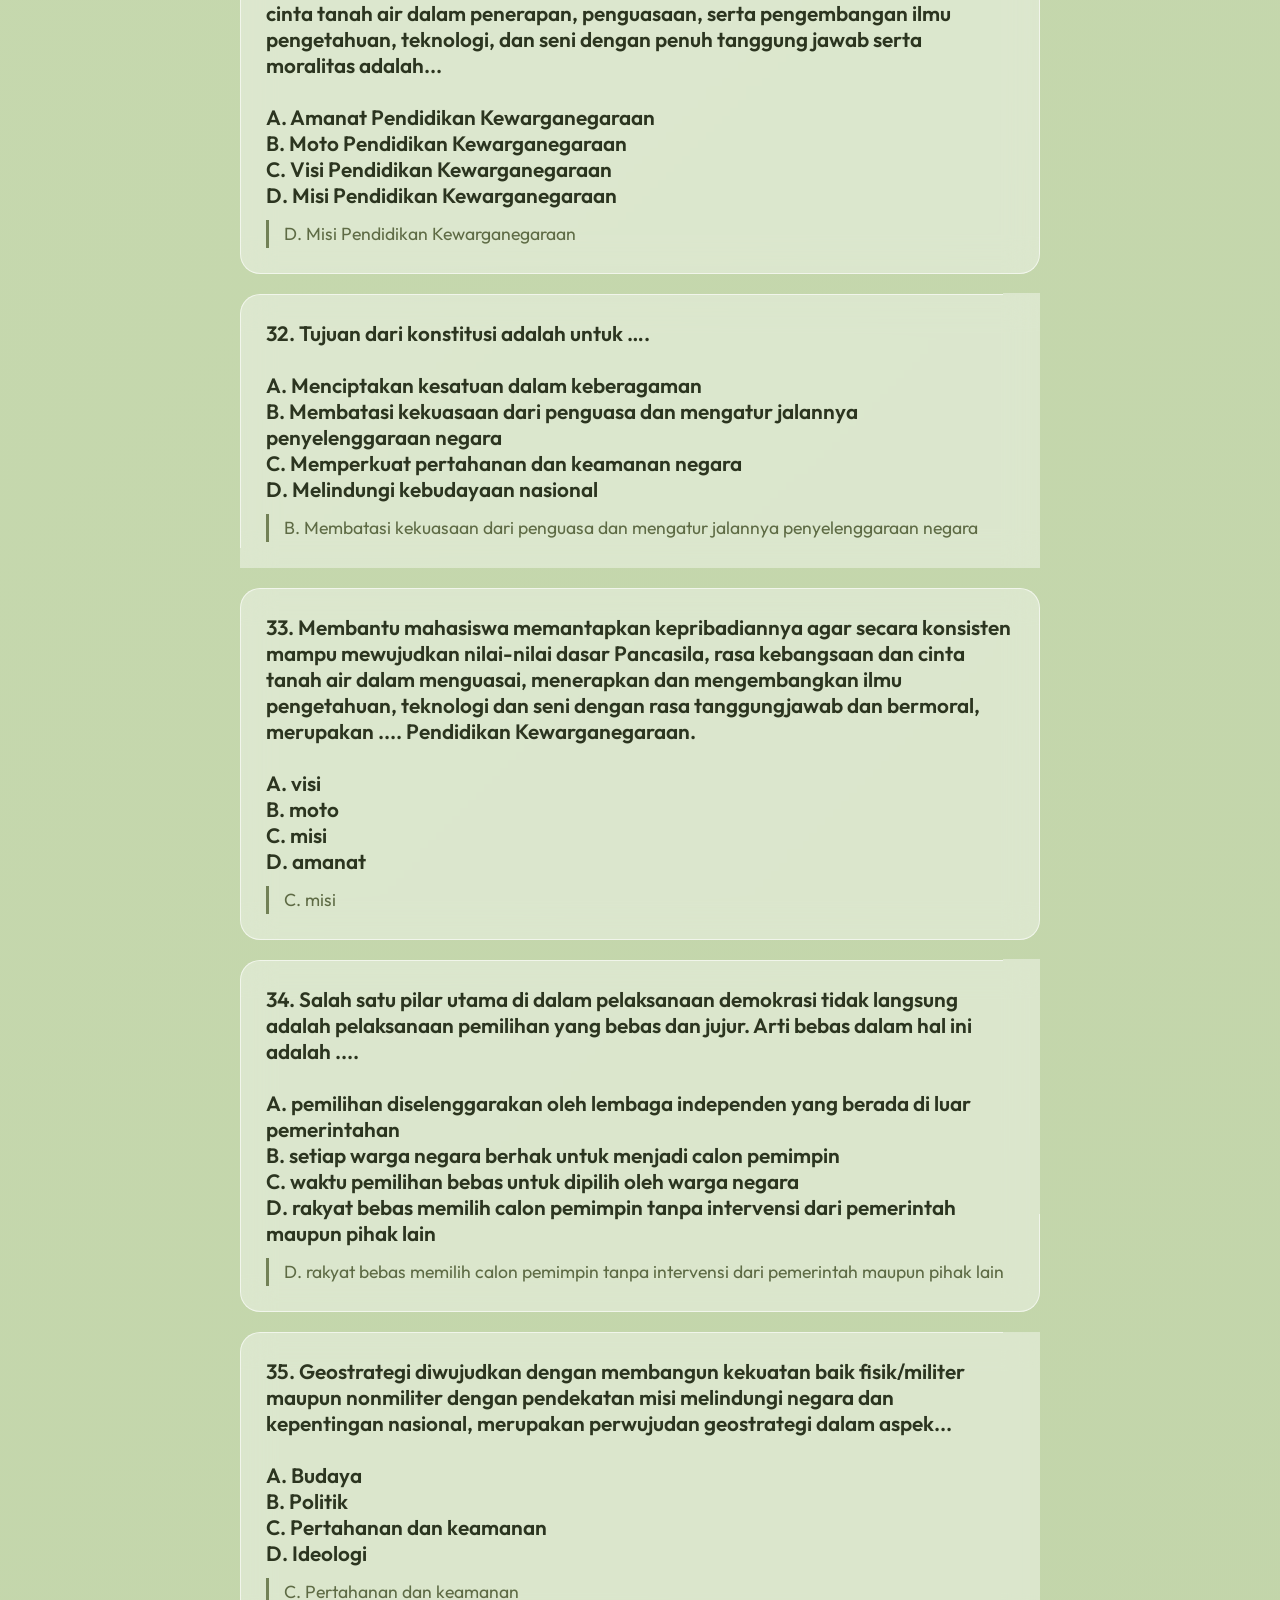
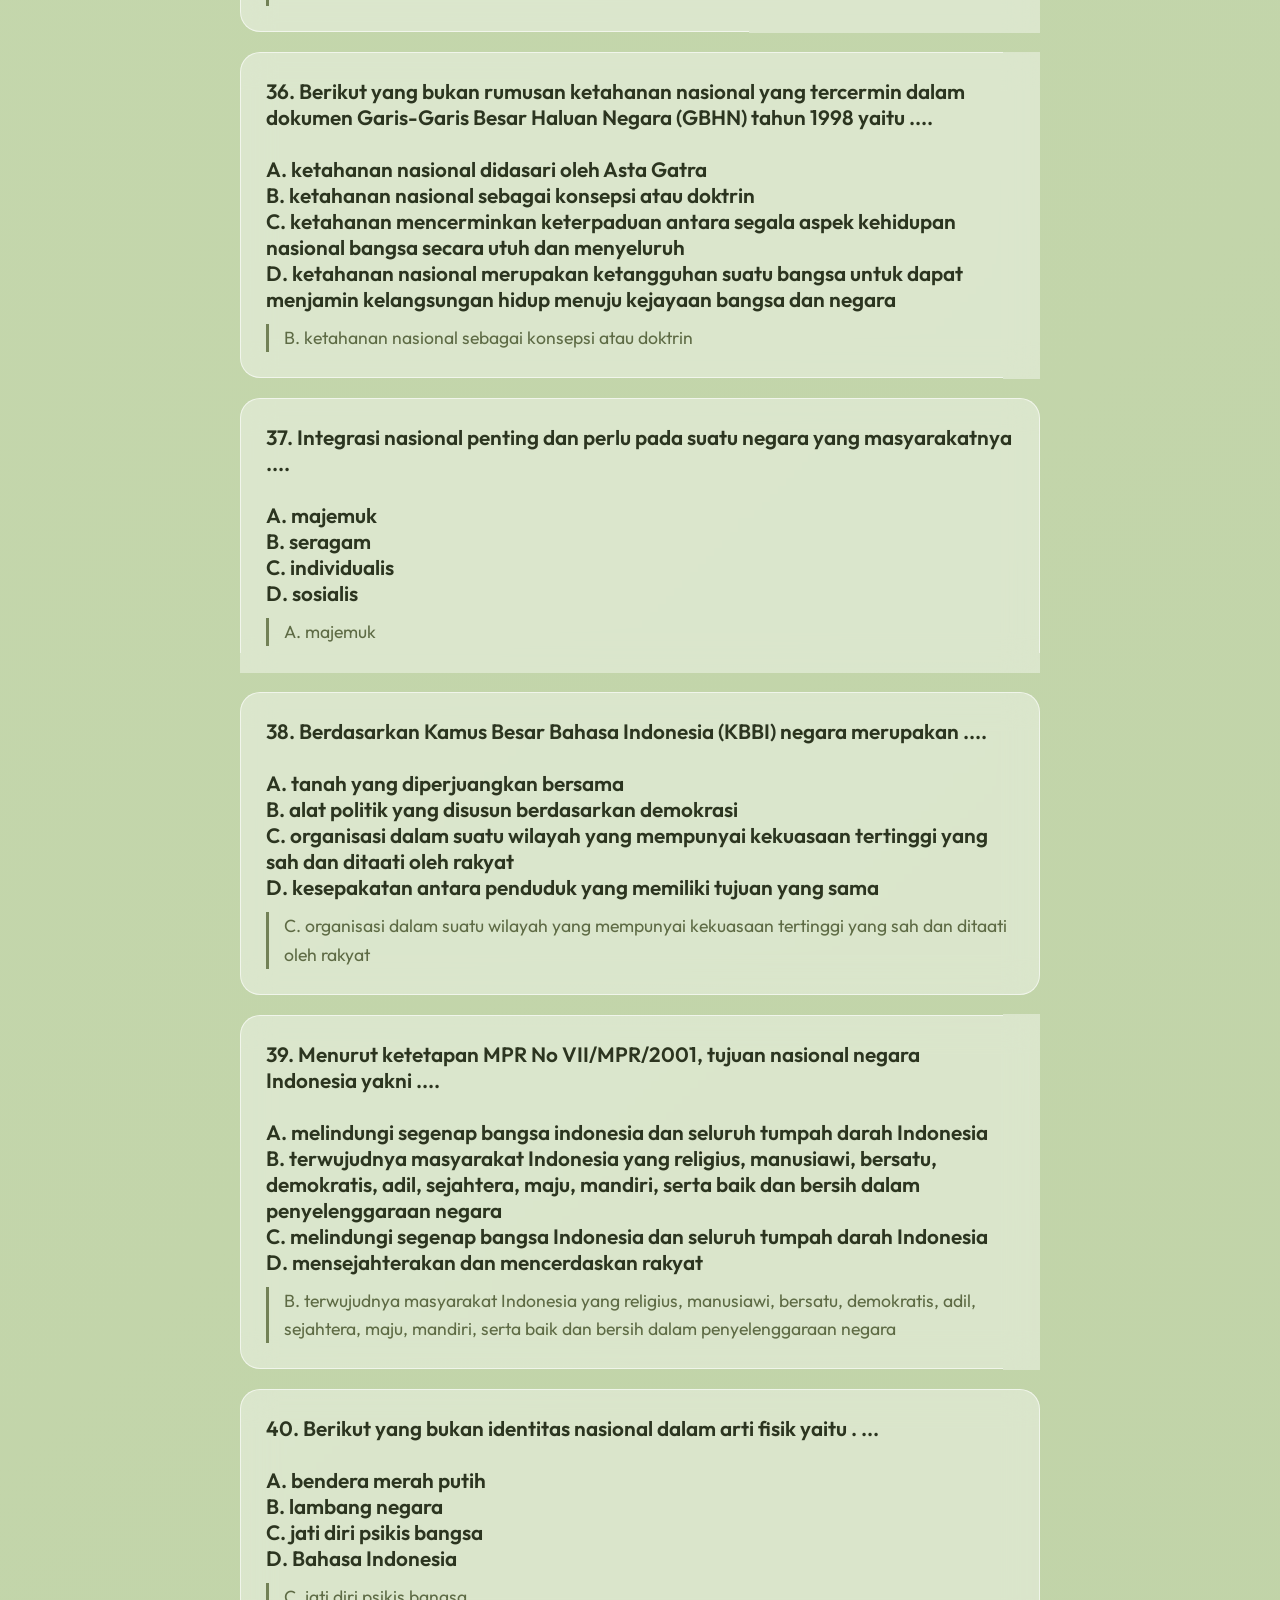
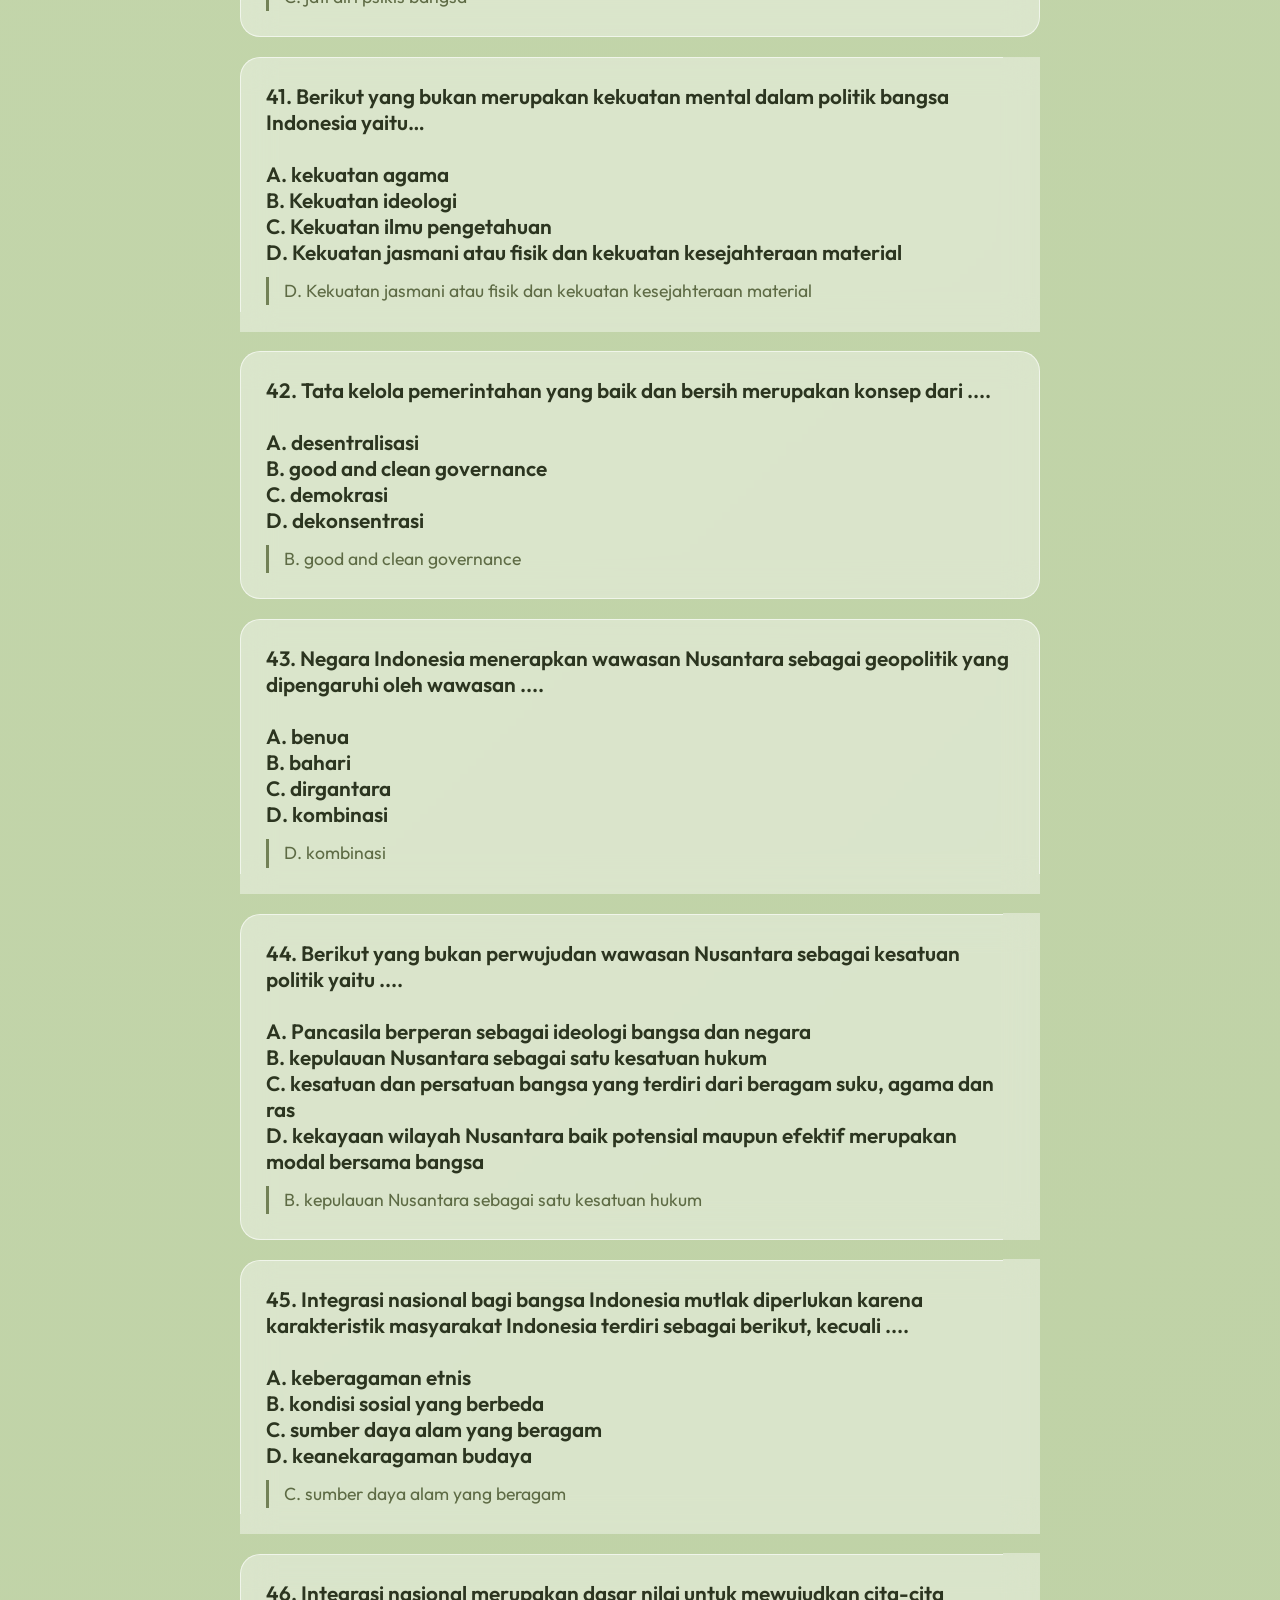
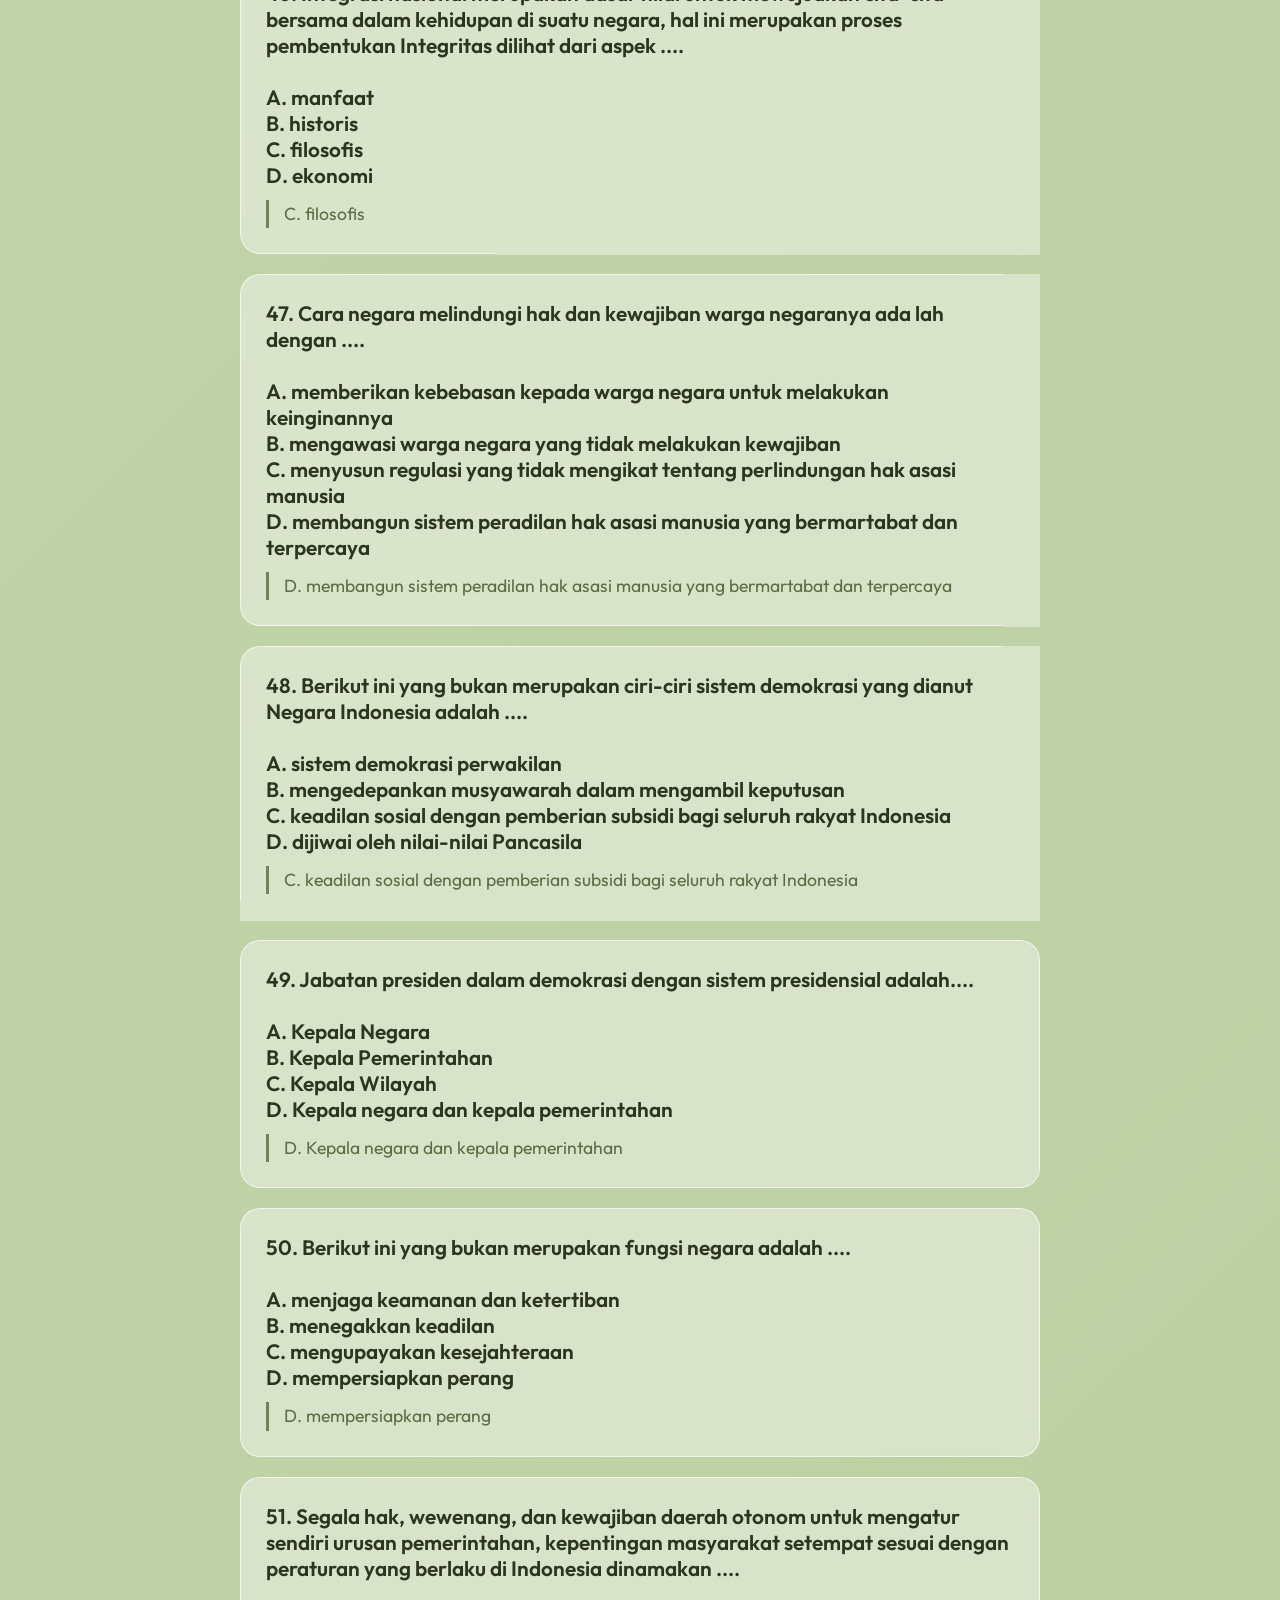
==== commit 246ff53b: "Add 29 new unique questions for Algoritma (ALG)" ====
--- a/index.html
+++ b/index.html
@@ -651,78 +651,77 @@
 
         allSoalData["ALG"] = [
             {
-                "q": "1. Nilai pada variabel var_k adalah....\n<div class='code-box'>int var_k = var_j++ + --var_j;</div>\nA. 7\nB. 8\nC. 9\nD. 10",
-                "a": "B. 8"
-            },
-            {
-                "q": "2. Variabel z akan bernilai ....\n<div class='code-box'>int x = 4;\nint y = 2;\nint z = x + y * 3;\nSystem.out.println(z);</div>\nA. 8\nB. 10\nC. 12\nD. 14",
-                "a": "B. 10"
-            },
-            {
-                "q": "3. Keluaran dari potongan kode program di atas adalah....\n<div class='code-box'>int i = 12, j = 2;\nwhile (i > 0 && j < 10) {\n    i -= j;\n    j += 2;\n    System.out.print(i + \" \");\n}</div>\nA. 10 6 0\nB. 10 8 6\nC. 10 8 4\nD. 10 6 4",
-                "a": "A. 10 6 0"
-            },
-            {
-                "q": "4. Yang tercetak pada layar adalah....\n<div class='code-box'>for (int i = -1, j = 5; i < j; i++, j--) {\n    System.out.print(i + \"\" + j + \" \");\n}</div>\nA. -15 04 13\nB. 15 24 33\nC. -14 03 12\nD. 14 23 32",
-                "a": "A. -15 04 13"
-            },
-            {
-                "q": "5. Berapa kali pernyataan print dijalankan dari kode program di atas ....\n<div class='code-box'>int x = 0;\nint jumlah = 0;\ndo {\n    System.out.print(x + \" \");\n    x += 2;\n    jumlah++;\n} while (x < 8);</div>\nA. 4\nB. 5\nC. 6\nD. 7",
-                "a": "A. 4"
-            },
-            {
-                "q": "6. Nilai perhitungan i+j di kode program System.out.print(j+i); pada perulangan akhir dari keduanya adalah....\n<div class='code-box'>public class Main {\n    public static void main(String[] args) {\n        for (int i = 0; i < 6; i++) {\n            for (int j = 0; j < 6; j++) {\n                System.out.print(j + i);\n            }\n        }\n    }\n}</div>\nA. 9\nB. 10\nC. 11\nD. 12",
-                "a": "B. 10"
-            },
-            {
-                "q": "7. Pernyataan tentang if yang benar adalah....\n\nA. Pernyataan if harus selalu diikuti oleh pernyataan else\nB. Pernyataan if hanya menguji atau kondisi true dan false\nC. Pernyataan if dalam if hanya akan menguji dalam if jika kondisi bernilai true\nD. Perlu titik koma dalam setiap pernyataan if",
-                "a": "B. Pernyataan if hanya menguji atau kondisi true dan false"
-            },
-            {
-                "q": "8. Jika terdapat deret angka sebagai berikut 4, 2, 3, 3, 5, menuliskan angka tersebut dalam bentuk array pada Java....\n\nA. int[] arr = new int[]{4, 2, 3, 3, 5};\nB. int[] arr = new int[5]{4, 2, 3, 3, 5};\nC. int[5] arr = {4, 2, 3, 3, 5};\nD. int[] arr = (4, 2, 3, 3, 5);",
-                "a": "A. int[] arr = new int[]{4, 2, 3, 3, 5};"
-            },
-            {
-                "q": "9. Jika diberikan kode program berikut, maka nilai yang tercetak adalah....\n<div class='code-box'>public class Main {\n    public static void main(String[] args) {\n        int arrBerdimensi[][] = { {2, 3, 5}, {3, 5, 2}, {1, 3, 4}, {10, 9, 8} };\n        System.out.println(arrBerdimensi[0][2] + arrBerdimensi[2][1]);\n    }\n}</div>\nA. 10\nB. 12\nC. 7\nD. 8",
-                "a": "D. 8"
-            },
-            {
-                "q": "10. Nilai yang tercetak ke layar berdasarkan kode program di atas adalah....\n<div class='code-box'>int[] arr_asli = {6, 7, 8};\nint[] arr_kloning = arr_asli.clone();\narr_kloning[0] = 9;\nSystem.out.println(arr_asli[0]);</div>\nA. 9\nB. 8\nC. 7\nD. 6",
-                "a": "D. 6"
-            },
-            {
-                "q": "11. Maka fungsi yang paling tepat untuk mengisi ... di atas adalah....\n<div class='code-box'>class Main {\n    public static void main(String[] args) {\n        int num1 = 25;\n        int num2 = 15;\n        System.out.println(\"Sum is: \" + addNumbers(num1, num2));\n    }\n    \n    // ...\n}</div>\nA.<div class='code-box'>static boolean addNumbers(int a, int b) {\n    int sum = a + b;\n    return sum;\n}</div>B.<div class='code-box'>static float addNumbers(int a, int b) {\n    int sum = a + b;\n    return sum;\n}</div>C.<div class='code-box'>static double addNumbers(int a, int b) {\n    int sum = a + b;\n    return sum;\n}</div>D.<div class='code-box'>static int addNumbers(int a, int b) {\n    int sum = a + b;\n    return sum;\n}</div>",
-                "a": "D. static int addNumbers(int a, int b) { int sum = a + b; return sum; }"
-            },
-            {
-                "q": "12. Jika kemudian dijalankan, maka dia akan memanggil fungsi yang mana....\n<div class='code-box'>public class Main {\n    public static int x(byte a, int b) {\n        return a + b;\n    }\n    public static int x(int a, int b) {\n        return a + b;\n    }\n    public static double x(double a, double b) {\n        return a + b;\n    }\n    public static double x(int a, double b) {\n        return a + b;\n    }\n    public static void main(String[] args) {\n        System.out.println(x(2, 3.5));\n    }\n}</div>\nA. x(byte a, int b)\nB. x(int a, int b)\nC. x(double a, double b)\nD. x(int a, double b)",
-                "a": "D. x(int a, double b)"
-            },
-            {
-                "q": "13. Kode program yang perlu diberikan eksepsi adalah...\n\nA.<div class='code-box'>a = 12;\nb = 0;\nc = a / b;</div>B.<div class='code-box'>a = 0;\nb = 12;\nc = a / b;</div>C.<div class='code-box'>a = 0.5;\nb = 12;\nc = a / b;</div>D.<div class='code-box'>a = 0;\nb = 12;\nc = a - b;</div>",
-                "a": "A. a = 12; b = 0; c = a / b;"
-            },
-            {
-                "q": "14. Apa yang tercetak ke layar adalah....\n<div class='code-box'>public class Main {\n    public static void main(String[] args) {\n        try {\n            try {\n                int[] numbers = {1, 2, 3};\n                System.out.println(numbers[5]);\n            } catch (ArrayIndexOutOfBoundsException e) {\n                System.out.println(\"Indeks di luar batas\");\n            }\n            int a = 10 / 0;\n        } catch (ArithmeticException e) {\n            System.out.println(\"Terjadi kesalahan aritmetika\");\n        }\n    }\n}</div>\nA. Indeks di luar batas\nB. Terjadi kesalahan aritmetika\nC. Indeks di luar batas, Terjadi kesalahan aritmetika\nD. Tidak tercetak apa-apa karena program error",
-                "a": "C. Indeks di luar batas, Terjadi kesalahan aritmetika"
-            },
-            {
-                "q": "15. Nilai pada variabel kar2 adalah....\n<div class='code-box'>public class Main {\n    public static void main(String args[]) {\n        String stringX = \"Soal ujian\";\n        char kar1 = stringX.charAt(5);\n        char kar2 = stringX.charAt(6);\n        char kar3 = stringX.charAt(7);\n        char kar4 = stringX.charAt(8);\n    }\n}</div>\nA. u\nB. i\nC. j\nD. a",
-                "a": "C. j"
-            },
-            {
-                "q": "16. Isi dari ... dan hasil dari result adalah....\n<div class='code-box'>public class Main {\n    public static void main(String[] args) {\n        String stra = \"KodingSeru\";\n        String strb = \"kodingseru\";\n        stra = strb.toUpperCase();\n        strb = stra.toUpperCase();\n        boolean result = stra.equals(strb);\n        System.out.println(!result);\n    }\n}</div>\nA. Boolean dan true\nB. Boolean dan false\nC. boolean dan false\nD. boolean dan true",
-                "a": "D. boolean dan true"
-            },
-            {
-                "q": "17. Nilai variable StringBuffer sb diatas akan di-replace menjadi ....\n<div class='code-box'>public class Main {\n    public static void main(String[] args) {\n        StringBuffer sb = new StringBuffer(\"Java Programming\");\n        sb.replace(4, 16, \"Language\");\n        String result = sb.toString();\n        System.out.println(result);\n    }\n}</div>\nA. Java Language\nB. JavaLanguage\nC. Java language\nD. Javalanguange",
-                "a": "B. JavaLanguage"
-            },
-            {
-                "q": "18. Mengambil bagian tertentu dalam string menggunakan fungsi...\n\nA. append\nB. delete\nC. insert\nD. substring",
-                "a": "D. substring"
-            }
-        ,
+                        "q": "1. Nilai pada variabel var_k adalah....\n<div class='code-box'>int var_k = var_j++ + --var_j;</div>\nA. 7\nB. 8\nC. 9\nD. 10",
+                        "a": "B. 8"
+            },
+            {
+                        "q": "2. Variabel z akan bernilai ....\n<div class='code-box'>int x = 4;\nint y = 2;\nint z = x + y * 3;\nSystem.out.println(z);</div>\nA. 8\nB. 10\nC. 12\nD. 14",
+                        "a": "B. 10"
+            },
+            {
+                        "q": "3. Keluaran dari potongan kode program di atas adalah....\n<div class='code-box'>int i = 12, j = 2;\nwhile (i > 0 && j < 10) {\n    i -= j;\n    j += 2;\n    System.out.print(i + \" \");\n}</div>\nA. 10 6 0\nB. 10 8 6\nC. 10 8 4\nD. 10 6 4",
+                        "a": "A. 10 6 0"
+            },
+            {
+                        "q": "4. Yang tercetak pada layar adalah....\n<div class='code-box'>for (int i = -1, j = 5; i < j; i++, j--) {\n    System.out.print(i + \"\" + j + \" \");\n}</div>\nA. -15 04 13\nB. 15 24 33\nC. -14 03 12\nD. 14 23 32",
+                        "a": "A. -15 04 13"
+            },
+            {
+                        "q": "5. Berapa kali pernyataan print dijalankan dari kode program di atas ....\n<div class='code-box'>int x = 0;\nint jumlah = 0;\ndo {\n    System.out.print(x + \" \");\n    x += 2;\n    jumlah++;\n} while (x < 8);</div>\nA. 4\nB. 5\nC. 6\nD. 7",
+                        "a": "A. 4"
+            },
+            {
+                        "q": "6. Nilai perhitungan i+j di kode program System.out.print(j+i); pada perulangan akhir dari keduanya adalah....\n<div class='code-box'>public class Main {\n    public static void main(String[] args) {\n        for (int i = 0; i < 6; i++) {\n            for (int j = 0; j < 6; j++) {\n                System.out.print(j + i);\n            }\n        }\n    }\n}</div>\nA. 9\nB. 10\nC. 11\nD. 12",
+                        "a": "B. 10"
+            },
+            {
+                        "q": "7. Pernyataan tentang if yang benar adalah....\n\nA. Pernyataan if harus selalu diikuti oleh pernyataan else\nB. Pernyataan if hanya menguji atau kondisi true dan false\nC. Pernyataan if dalam if hanya akan menguji dalam if jika kondisi bernilai true\nD. Perlu titik koma dalam setiap pernyataan if",
+                        "a": "B. Pernyataan if hanya menguji atau kondisi true dan false"
+            },
+            {
+                        "q": "8. Jika terdapat deret angka sebagai berikut 4, 2, 3, 3, 5, menuliskan angka tersebut dalam bentuk array pada Java....\n\nA. int[] arr = new int[]{4, 2, 3, 3, 5};\nB. int[] arr = new int[5]{4, 2, 3, 3, 5};\nC. int[5] arr = {4, 2, 3, 3, 5};\nD. int[] arr = (4, 2, 3, 3, 5);",
+                        "a": "A. int[] arr = new int[]{4, 2, 3, 3, 5};"
+            },
+            {
+                        "q": "9. Jika diberikan kode program berikut, maka nilai yang tercetak adalah....\n<div class='code-box'>public class Main {\n    public static void main(String[] args) {\n        int arrBerdimensi[][] = { {2, 3, 5}, {3, 5, 2}, {1, 3, 4}, {10, 9, 8} };\n        System.out.println(arrBerdimensi[0][2] + arrBerdimensi[2][1]);\n    }\n}</div>\nA. 10\nB. 12\nC. 7\nD. 8",
+                        "a": "D. 8"
+            },
+            {
+                        "q": "10. Nilai yang tercetak ke layar berdasarkan kode program di atas adalah....\n<div class='code-box'>int[] arr_asli = {6, 7, 8};\nint[] arr_kloning = arr_asli.clone();\narr_kloning[0] = 9;\nSystem.out.println(arr_asli[0]);</div>\nA. 9\nB. 8\nC. 7\nD. 6",
+                        "a": "D. 6"
+            },
+            {
+                        "q": "11. Maka fungsi yang paling tepat untuk mengisi ... di atas adalah....\n<div class='code-box'>class Main {\n    public static void main(String[] args) {\n        int num1 = 25;\n        int num2 = 15;\n        System.out.println(\"Sum is: \" + addNumbers(num1, num2));\n    }\n    \n    // ...\n}</div>\nA.<div class='code-box'>static boolean addNumbers(int a, int b) {\n    int sum = a + b;\n    return sum;\n}</div>B.<div class='code-box'>static float addNumbers(int a, int b) {\n    int sum = a + b;\n    return sum;\n}</div>C.<div class='code-box'>static double addNumbers(int a, int b) {\n    int sum = a + b;\n    return sum;\n}</div>D.<div class='code-box'>static int addNumbers(int a, int b) {\n    int sum = a + b;\n    return sum;\n}</div>",
+                        "a": "D. static int addNumbers(int a, int b) { int sum = a + b; return sum; }"
+            },
+            {
+                        "q": "12. Jika kemudian dijalankan, maka dia akan memanggil fungsi yang mana....\n<div class='code-box'>public class Main {\n    public static int x(byte a, int b) {\n        return a + b;\n    }\n    public static int x(int a, int b) {\n        return a + b;\n    }\n    public static double x(double a, double b) {\n        return a + b;\n    }\n    public static double x(int a, double b) {\n        return a + b;\n    }\n    public static void main(String[] args) {\n        System.out.println(x(2, 3.5));\n    }\n}</div>\nA. x(byte a, int b)\nB. x(int a, int b)\nC. x(double a, double b)\nD. x(int a, double b)",
+                        "a": "D. x(int a, double b)"
+            },
+            {
+                        "q": "13. Kode program yang perlu diberikan eksepsi adalah...\n\nA.<div class='code-box'>a = 12;\nb = 0;\nc = a / b;</div>B.<div class='code-box'>a = 0;\nb = 12;\nc = a / b;</div>C.<div class='code-box'>a = 0.5;\nb = 12;\nc = a / b;</div>D.<div class='code-box'>a = 0;\nb = 12;\nc = a - b;</div>",
+                        "a": "A. a = 12; b = 0; c = a / b;"
+            },
+            {
+                        "q": "14. Apa yang tercetak ke layar adalah....\n<div class='code-box'>public class Main {\n    public static void main(String[] args) {\n        try {\n            try {\n                int[] numbers = {1, 2, 3};\n                System.out.println(numbers[5]);\n            } catch (ArrayIndexOutOfBoundsException e) {\n                System.out.println(\"Indeks di luar batas\");\n            }\n            int a = 10 / 0;\n        } catch (ArithmeticException e) {\n            System.out.println(\"Terjadi kesalahan aritmetika\");\n        }\n    }\n}</div>\nA. Indeks di luar batas\nB. Terjadi kesalahan aritmetika\nC. Indeks di luar batas, Terjadi kesalahan aritmetika\nD. Tidak tercetak apa-apa karena program error",
+                        "a": "C. Indeks di luar batas, Terjadi kesalahan aritmetika"
+            },
+            {
+                        "q": "15. Nilai pada variabel kar2 adalah....\n<div class='code-box'>public class Main {\n    public static void main(String args[]) {\n        String stringX = \"Soal ujian\";\n        char kar1 = stringX.charAt(5);\n        char kar2 = stringX.charAt(6);\n        char kar3 = stringX.charAt(7);\n        char kar4 = stringX.charAt(8);\n    }\n}</div>\nA. u\nB. i\nC. j\nD. a",
+                        "a": "C. j"
+            },
+            {
+                        "q": "16. Isi dari ... dan hasil dari result adalah....\n<div class='code-box'>public class Main {\n    public static void main(String[] args) {\n        String stra = \"KodingSeru\";\n        String strb = \"kodingseru\";\n        stra = strb.toUpperCase();\n        strb = stra.toUpperCase();\n        boolean result = stra.equals(strb);\n        System.out.println(!result);\n    }\n}</div>\nA. Boolean dan true\nB. Boolean dan false\nC. boolean dan false\nD. boolean dan true",
+                        "a": "D. boolean dan true"
+            },
+            {
+                        "q": "17. Nilai variable StringBuffer sb diatas akan di-replace menjadi ....\n<div class='code-box'>public class Main {\n    public static void main(String[] args) {\n        StringBuffer sb = new StringBuffer(\"Java Programming\");\n        sb.replace(4, 16, \"Language\");\n        String result = sb.toString();\n        System.out.println(result);\n    }\n}</div>\nA. Java Language\nB. JavaLanguage\nC. Java language\nD. Javalanguange",
+                        "a": "B. JavaLanguage"
+            },
+            {
+                        "q": "18. Mengambil bagian tertentu dalam string menggunakan fungsi...\n\nA. append\nB. delete\nC. insert\nD. substring",
+                        "a": "D. substring"
+            },
             {
                         "q": "19. Output dari program di atas adalah...\n<div class='code-box'>boolean bool1;\nboolean bool2 = false;\nSystem.out.println(bool1);\nSystem.out.println(bool2);</div>\nA. Error (variabel lokal bool1 belum diinisialisasi tapi langsung dipakai → compile error)\nB. True/False\nC. true/false\nD. False/True",
                         "a": "A. Error (variabel lokal bool1 belum diinisialisasi tapi langsung dipakai → compile error)"
@@ -758,9 +757,124 @@
             {
                         "q": "27. Pernyataan benar tentang pseudocode\n\nA. Harus sintaks ketat\nB. Hanya untuk programmer profesional\nC. Tidak memerlukan sintaks ketat, fleksibel untuk memahami alur logika\nD. Tidak bisa untuk program kompleks",
                         "a": "C. Tidak memerlukan sintaks ketat, fleksibel untuk memahami alur logika"
+            },
+            {
+                        "q": "28. Perhatikan Pseudocode berikut:\nMULAI\nINPUT skore\nIF skore >= 90 THEN\n  grade = \"A\"\nIF skore >= 75 AND ...\n  grade = \"B\"\nIF skore < 75 THEN\n  grade = \"C\"\nOUTPUT grade\nSELESAI\n\nYang harus diisi pada bagian kosong (...) adalah...\n\nA. ELSE\nB. AND score < 75\nC. AND skore < 90\nD. OR skore < 90",
+                        "a": "C. AND skore < 90"
+            },
+            {
+                        "q": "29. Bahasa pemrograman Java berawal dari bahasa pemrograman ....\n\nA. The Green Project\nB. Applet\nC. IE\nD. OAK",
+                        "a": "D. OAK"
+            },
+            {
+                        "q": "30. Perhatikan program berikut:\n<div class='code-box'>public class Main {\n  public static void main(String args[]) {\n    int j,k,l;\n    l = j + l;\n  }\n}</div>\nKesalahan program di atas masuk pada kategori kesalahan...\n\nA. Sintaksis\nB. Runtime Error\nC. Cascading\nD. Semantik",
+                        "a": "D. Semantik"
+            },
+            {
+                        "q": "31. Apa output dari kode berikut...\n<div class='code-box'>int var_a = 4;\nvar_a += ++var_a + var_a++;\nSystem.out.println(var_a);</div>\n\nA. 15\nB. 16\nC. 17\nD. 18",
+                        "a": "A. 15"
+            },
+            {
+                        "q": "32. File Not Found Exception adalah masuk pada eksepsi...\n\nA. Runtime\nB. I/O\nC. Interrupted\nD. Remote",
+                        "a": "B. I/O"
+            },
+            {
+                        "q": "33. Java dapat dijalankan diberbagai sistem operasi , dan hal itu merupakan kelebihan yang dimilki oleh Java. Istilah yang tepat untuk menggambarkan kelebihan tersebut adalah...\n\nA. Multiplatform\nB. OOP\nC. Library\nD. Terstruktur",
+                        "a": "A. Multiplatform"
+            },
+            {
+                        "q": "34. Pernyataan yang benar tentang Objek pada OOP adalah...\n\nA. kumpulan variabel dan metode\nB. template untuk membuat kelas\nC. variabel lokal dalam metode\nD. representasi dari kelas di memori",
+                        "a": "D. representasi dari kelas di memori"
+            },
+            {
+                        "q": "35. Penggunaan dan penetapan tipe data yang tepat, tercermin pada kode program...\n\nA. class tipeData { public static void main(String[] args) { byte waktu = 7; int jarak = 15; int kecepatan = jarak / waktu; System.out.println(kecepatan); } }\nB. class tipeData { public static void main(String[] args) { byte waktu = 7.5; int jarak = 15; int kecepatan = jarak / waktu; System.out.println(kecepatan); } }\nC. class tipeData { public static void main(String[] args) { byte waktu = 7; int jarak = 15; float kecepatan = jarak / waktu; System.out.println(kecepatan); } }\nD. class tipeData { public static void main(String[] args) { byte waktu = 7; int jarak = 15; boolean kecepatan = jarak / waktu; System.out.println(kecepatan); } }",
+                        "a": "A. class tipeData { public static void main(String[] args) { byte waktu = 7; int jarak = 15; int kecepatan = jarak / waktu; System.out.println(kecepatan); } }"
+            },
+            {
+                        "q": "36. Penggunaan komentar yang khusus digunakan untuk kebutuhan dokumentasi, yang paling tepat adalah...\n\nA. /* komentar dokumen 1 */ /* komentar dokumen 2 */\nB. // komentar dokumen 1 // komentar dokumen 2\nC. /** komentar dokumen 1 * komentar dokumen 2 */\nD. /* komentar dokumen 1 */ // komentar dokumen 2",
+                        "a": "C. /** komentar dokumen 1 * komentar dokumen 2 */"
+            },
+            {
+                        "q": "37. Jika disuguhkan data larik/array sabagai berikut:\n{1, 4, 5, 8, 7, 10, 11, 12, 16, 30}\nUntuk mencetak nilai genap dari array di atas, kode for loop yang benar menggunakan pengkondisian if adalah...\n\nA. if (numbers[i] % 2 == 2)\nB. if (numbers[i] % 2 == 1)\nC. if (numbers[i] % 2 == 0)\nD. if (!(numbers[i] % 2 == 0))",
+                        "a": "C. if (numbers[i] % 2 == 0)"
+            },
+            {
+                        "q": "38. Perhatikan program berikut:\n<div class='code-box'>int nilai = 5;\nif (nilai >= 85 || nilai <= 100) {\n    System.out.print(\"Grade A\");\n} else if (nilai >= 75 || nilai < 85) {\n    System.out.print(\"Grade B\");\n} else {\n    System.out.print(\"Grade D\");\n}</div>\nJika melihat kondisi if dan perpaduan dengan operator maka program di atas menghasilkan cetakan...\n\nA. Grade A\nB. Grade B\nC. Grade C\nD. Grade D",
+                        "a": "A. Grade A"
+            },
+            {
+                        "q": "39. Perhatikan Kodingan berikut:\n<div class='code-box'>double x = -7.25;\ndouble y = 3.5;\ndouble z = 2.0;\ndouble result = Math.abs(Math.max(x, Math.min(y, z)));\nSystem.out.println(result);</div>\nNilai yang akan tercetak ke layar adalah ...\n\nA. -7.25\nB. 3.5\nC. 2.0\nD. error",
+                        "a": "C. 2.0"
+            },
+            {
+                        "q": "40. Fungsi Math.log(x) dalam bahasa pemrograman Java adalah...\n\nA. menghitung logaritma basis 10 dari x\nB. menghitung logaritma natural (basis e) dari x\nC. menghitung nilai eksponensial dari x\nD. menghitung logaritma basis 2 dari x",
+                        "a": "B. menghitung logaritma natural (basis e) dari x"
+            },
+            {
+                        "q": "41. Perhatikan kode program berikut:\n<div class='code-box'>int[] numbers = {3, 4, 5};\nint[] copiedNumbers = numbers;\ncopiedNumbers[1] = 6;\nSystem.out.println(numbers[1]);</div>\nNilai yang tercetak ke layar berdasarkan kode program di atas adalah:\n\nA. 3\nB. 4\nC. 5\nD. 6",
+                        "a": "D. 6"
+            },
+            {
+                        "q": "42. Perhatikan kode program berikut:\n<div class='code-box'>String stra = \"KodingSeru\";\nString strb = \"kodingseru\";\nstra = strb.toUpperCase();\nstrb = stra.toUpperCase();\nboolean result = stra.equals(strb);\nSystem.out.println(!result);</div>\nIsi dari tipe data result dan outputnya adalah....\n\nA. Boolean dan true\nB. Boolean dan false\nC. boolean dan false\nD. boolean dan true",
+                        "a": "C. boolean dan false"
+            },
+            {
+                        "q": "43. Perhatikan kode program berikut:\n<div class='code-box'>int j = 1;\nfor (int i=0;i<10;i++) {\n    j = j + 1;\n    j = i;\n    System.out.println(j);\n}</div>\nNilai akhir dari j adalah...\n\nA. 7\nB. 8\nC. 9\nD. 10",
+                        "a": "C. 9"
+            },
+            {
+                        "q": "44. Perhatikan kode program berikut:\n<div class='code-box'>int i = 2;\nint jumlah = 1;\nwhile (i <= 6) {\n    jumlah += i;\n    i += 2;\n}\nSystem.out.println(jumlah);</div>\nKeluaran dari potongan kode program di atas adalah....\n\nA. 11\nB. 12\nC. 13\nD. 14",
+                        "a": "C. 13"
+            },
+            {
+                        "q": "45. Jika diberikan kode array 2D berikut:\n<div class='code-box'>int arr[][] = { { 2, 3, 5 }, { 3, 5, 2 }, { 1, 3, 4 }, {10, 9, 8} };\nSystem.out.println(arr[0][2]+arr[2][1]);</div>\nMaka nilai yang tercetak adalah....\n\nA. 10\nB. 12\nC. 7\nD. 8",
+                        "a": "D. 8"
+            },
+            {
+                        "q": "46. String str1 = new String(\"Halo\");\nString str2 = \"Halo\";\nApa perbedaan utama dari keduanya...\n\nA. str1 dan str2 menunjuk ke objek yang sama di memory.\nB. str1 dibuat menggunakan literal string, sedangkan str2 menggunakan konstruktor String.\nC. str1 dibuat menggunakan konstruktor String, sedangkan str2 dibuat menggunakan literal string.\nD. Tidak ada perbedaan antara str1 dan str2.",
+                        "a": "C. str1 dibuat menggunakan konstruktor String, sedangkan str2 dibuat menggunakan literal string."
+            },
+            {
+                        "q": "47. Jika terdapat kode program untuk memanggil fungsi sebagai berikut:\n<div class='code-box'>static int void addNumbers(int a, int b) {\n    int sum = a + b;\n    return sum;\n}\npublic static void main(String[] args) {\n    int num1 = 25;\n    int num2 = 15;\n    System.out.println(\"Sum is: \" + addNumbers(num1, num2));\n}</div>\n\n A. 39\nB. 40\nC. 41\nD. error",
+                        "a": "D. error"
+            },
+            {
+                        "q": "48. Jumlah constructor yang dimiliki oleh class String Buffer adalah...\n\nA. 2\nB. 3\nC. 4\nD. 5",
+                        "a": "C. 4"
+            },
+            {
+                        "q": "49. Menambah string pada akhir string dilakukan dengan menggunakan method/fungsi string buffer...\n\nA. append\nB. substring\nC. delete\nD. insert",
+                        "a": "A. append"
+            },
+            {
+                        "q": "50. Apa yang bukan termasuk kelebihan dari flowchart dalam pengembangan perangkat lunak?\n\nA. Flowchart mudah dipahami oleh orang yang bukan teknis.\nB. Flowchart memberikan cara visual untuk menjelaskan alur logika.\nC. Flowchart memungkinkan program disusun dengan cepat tanpa memerlukan penyesuaian.\nD. Flowchart membantu merencanakan struktur program sebelum kode ditulis.",
+                        "a": "C. Flowchart memungkinkan program disusun dengan cepat tanpa memerlukan penyesuaian."
+            },
+            {
+                        "q": "51. Algoritma sudah dalam bentuk langkah dengan urutan teks dan tidak terafiliasi oleh Bahasa Program cocok untuk menggambarkan...\n\nA. Algoritma\nB. Program\nC. Pseudocode\nD. Flowchart",
+                        "a": "C. Pseudocode"
+            },
+            {
+                        "q": "52. Yang dimaksud dengan pemrograman adalah....\n\nA. proses menggambar diagram alur\nB. proses menulis instruksi yang dapat dieksekusi oleh komputer untuk menyelesaikan suatu masalah\nC. proses mengedit teks atau dokumen\nD. proses mendesain tampilan website",
+                        "a": "B. proses menulis instruksi yang dapat dieksekusi oleh komputer untuk menyelesaikan suatu masalah"
+            },
+            {
+                        "q": "53. Apa keuntungan dari menggunakan algoritma dalam menyelesaikan masalah?\n\nA. Algoritma selalu memastikan bahwa tidak ada bug dalam program.\nB. Algoritma memberikan langkah-langkah terstruktur yang bisa diikuti oleh komputer untuk menyelesaikan masalah.\nC. Algoritma hanya berfungsi pada program sederhana.\nD. Algoritma digunakan untuk membuat program tampak lebih menarik secara visual.",
+                        "a": "B. Algoritma memberikan langkah-langkah terstruktur yang bisa diikuti oleh komputer untuk menyelesaikan masalah."
+            },
+            {
+                        "q": "54. Bahasa Pemrograman Java rilis pada tahun....\n\nA. 1992\nB. 1993\nC. 1994\nD. 1995",
+                        "a": "D. 1995"
+            },
+            {
+                        "q": "55. Mengapa Java dianggap sebagai bahasa pemrograman yang aman?\n\nA. Java menggunakan Bytecode dan berjalan di JVM, sehingga lebih aman dari serangan di tingkat sistem.\nB. Java memiliki akses penuh ke memori sistem.\nC. Java tidak dapat dijalankan di jaringan karena alasan keamanan.\nD. Java menggunakan pointer secara bebas seperti C++.",
+                        "a": "A. Java menggunakan Bytecode dan berjalan di JVM, sehingga lebih aman dari serangan di tingkat sistem."
+            },
+            {
+                        "q": "56. Pernyataan yang benar tentang Inheritance adalah....\n\nA. Inheritance digunakan untuk menyembunyikan method dari class yang diwarisi.\nB. Inheritance memungkinkan class untuk mewarisi atribut dan method dari class lain.\nC. Dalam inheritance, subclass tidak dapat menambahkan method baru.\nD. Inheritance digunakan untuk mengimplementasikan interface.",
+                        "a": "B. Inheritance memungkinkan class untuk mewarisi atribut dan method dari class lain."
             }
-
-        ];
+];
 
         allSoalData["BUD"] = [
             {
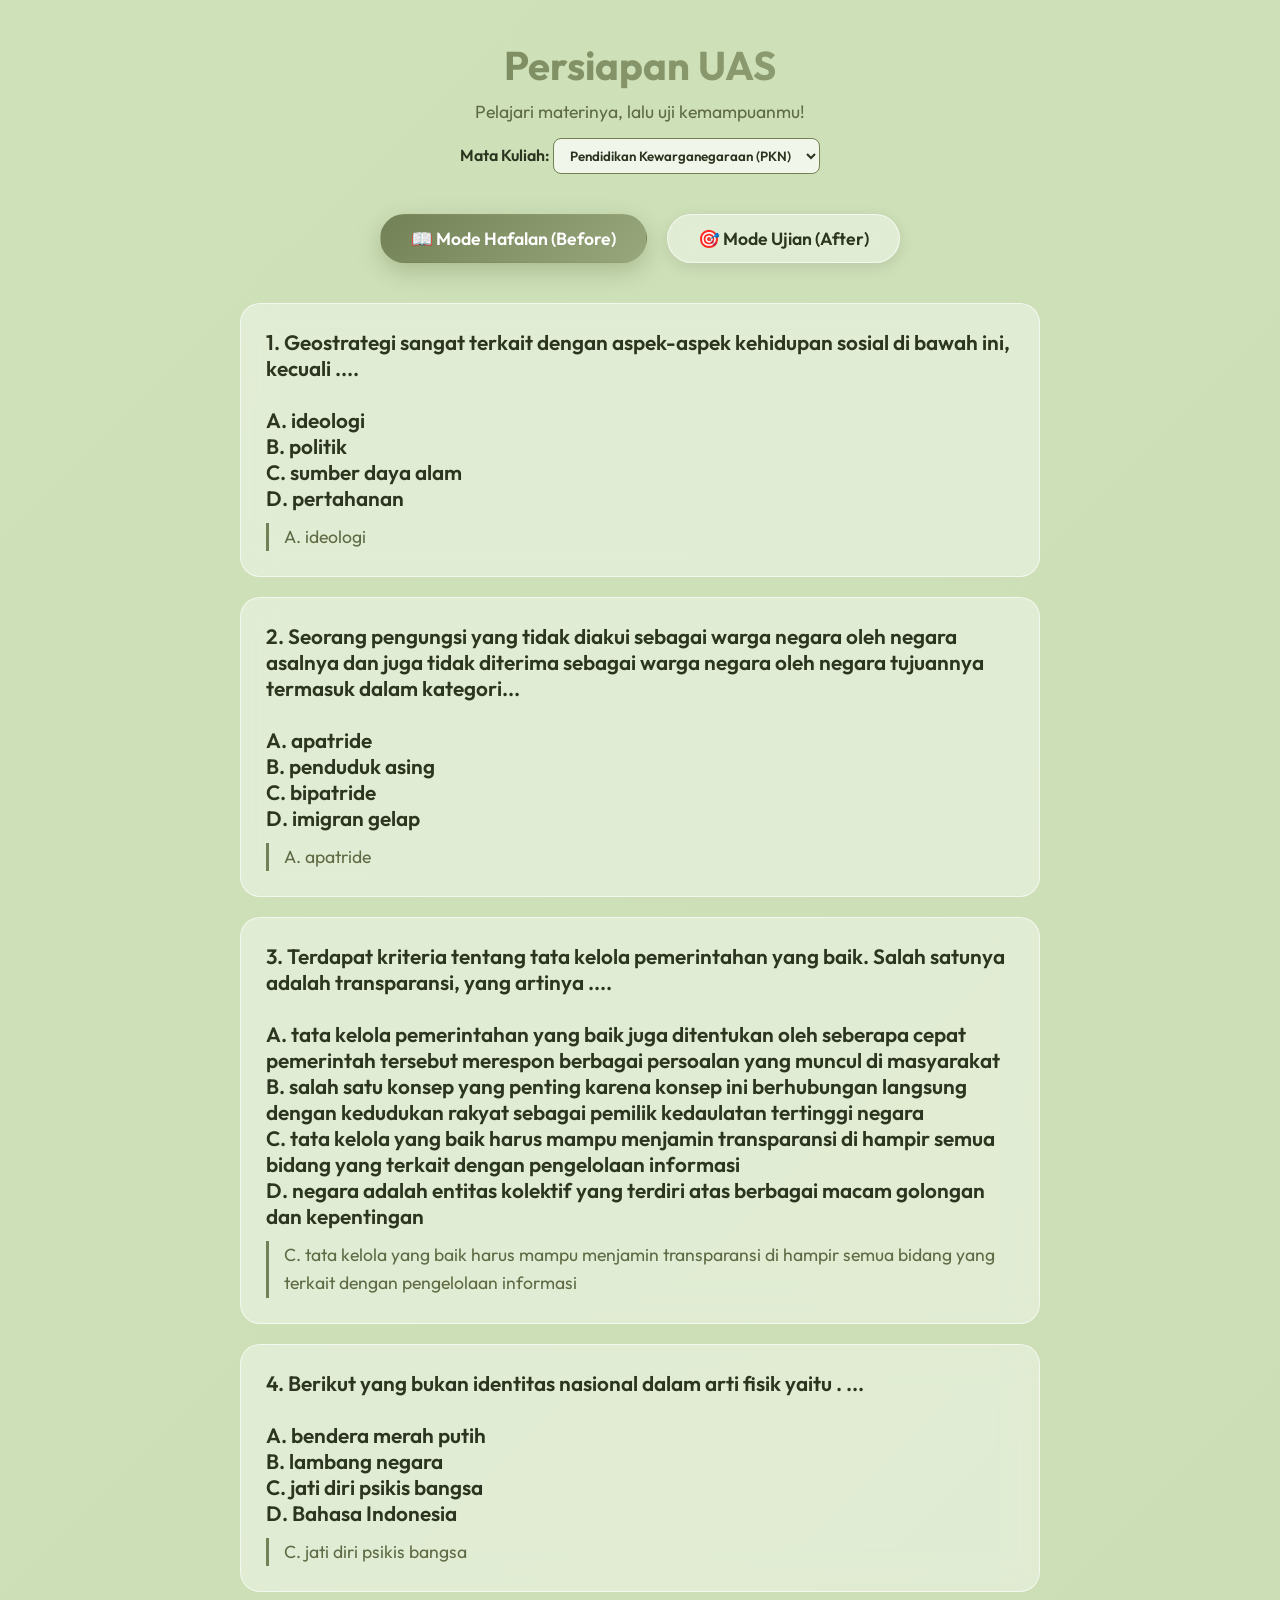
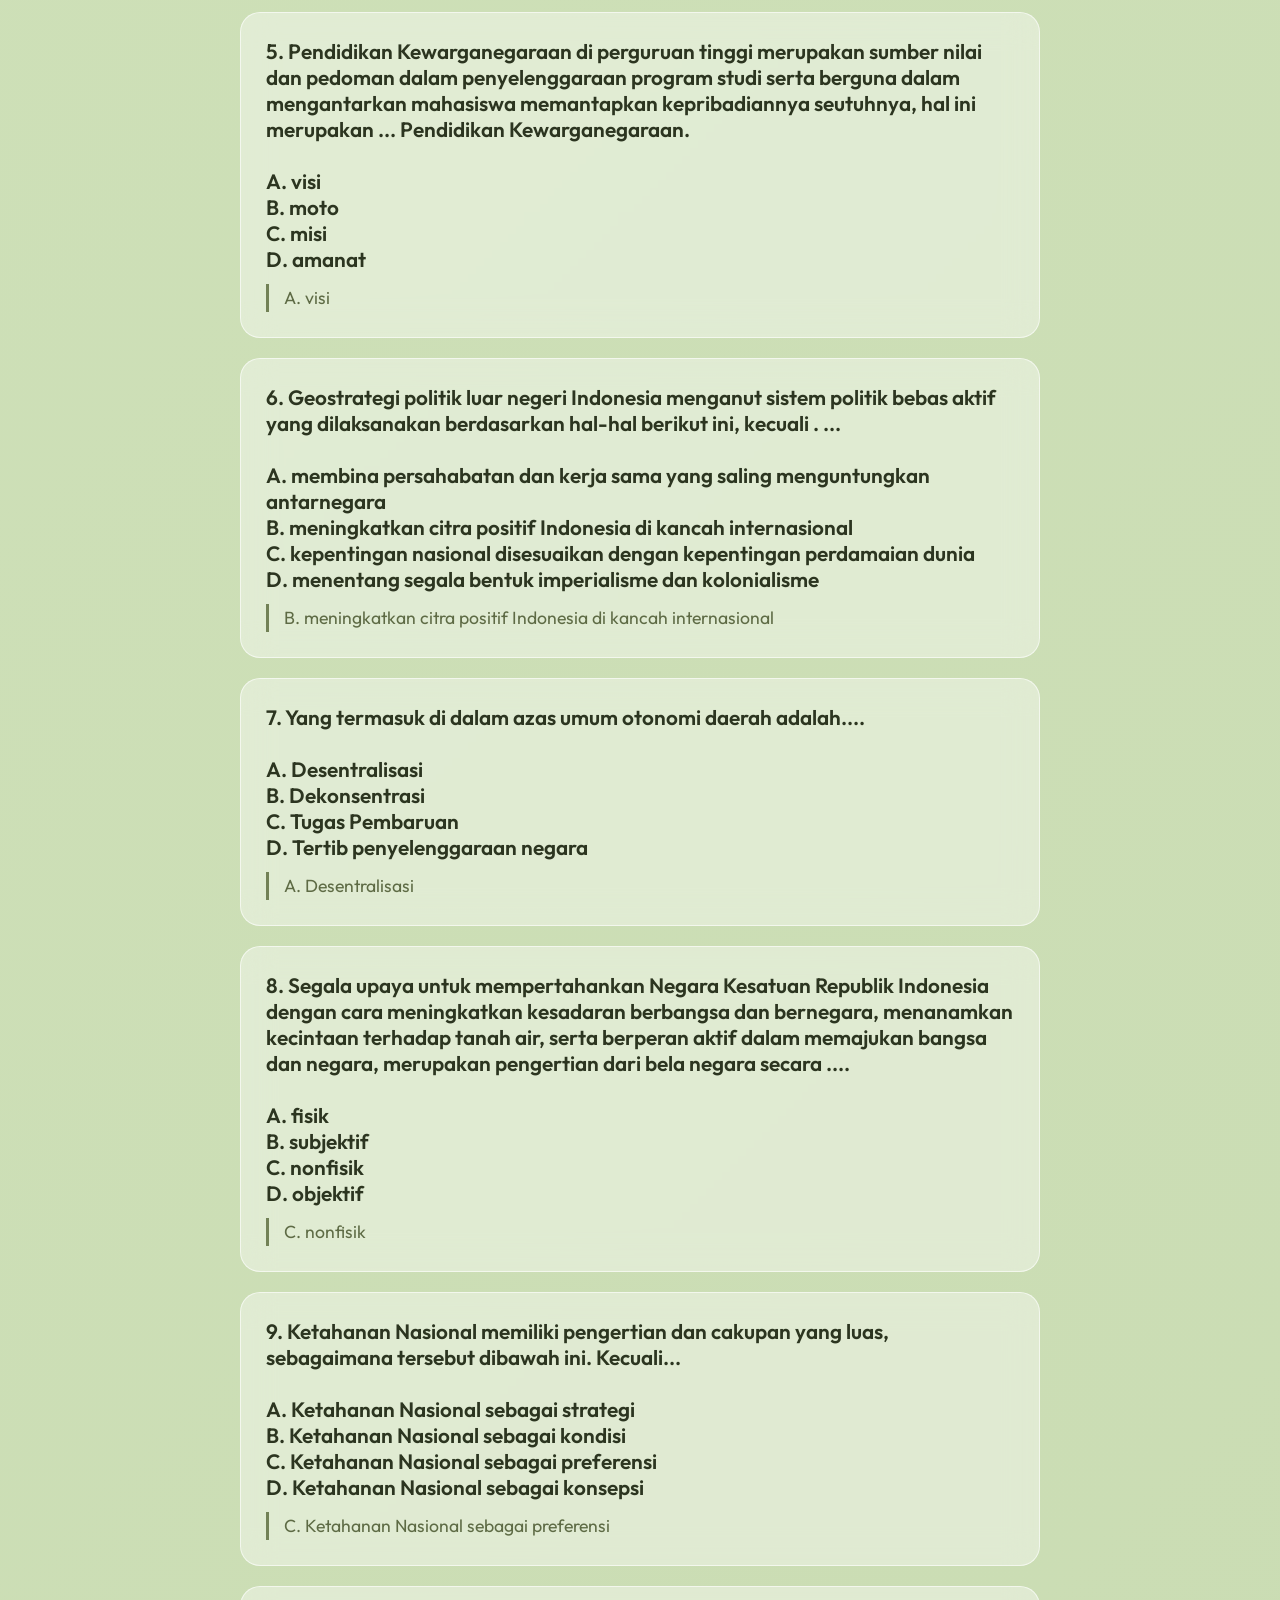
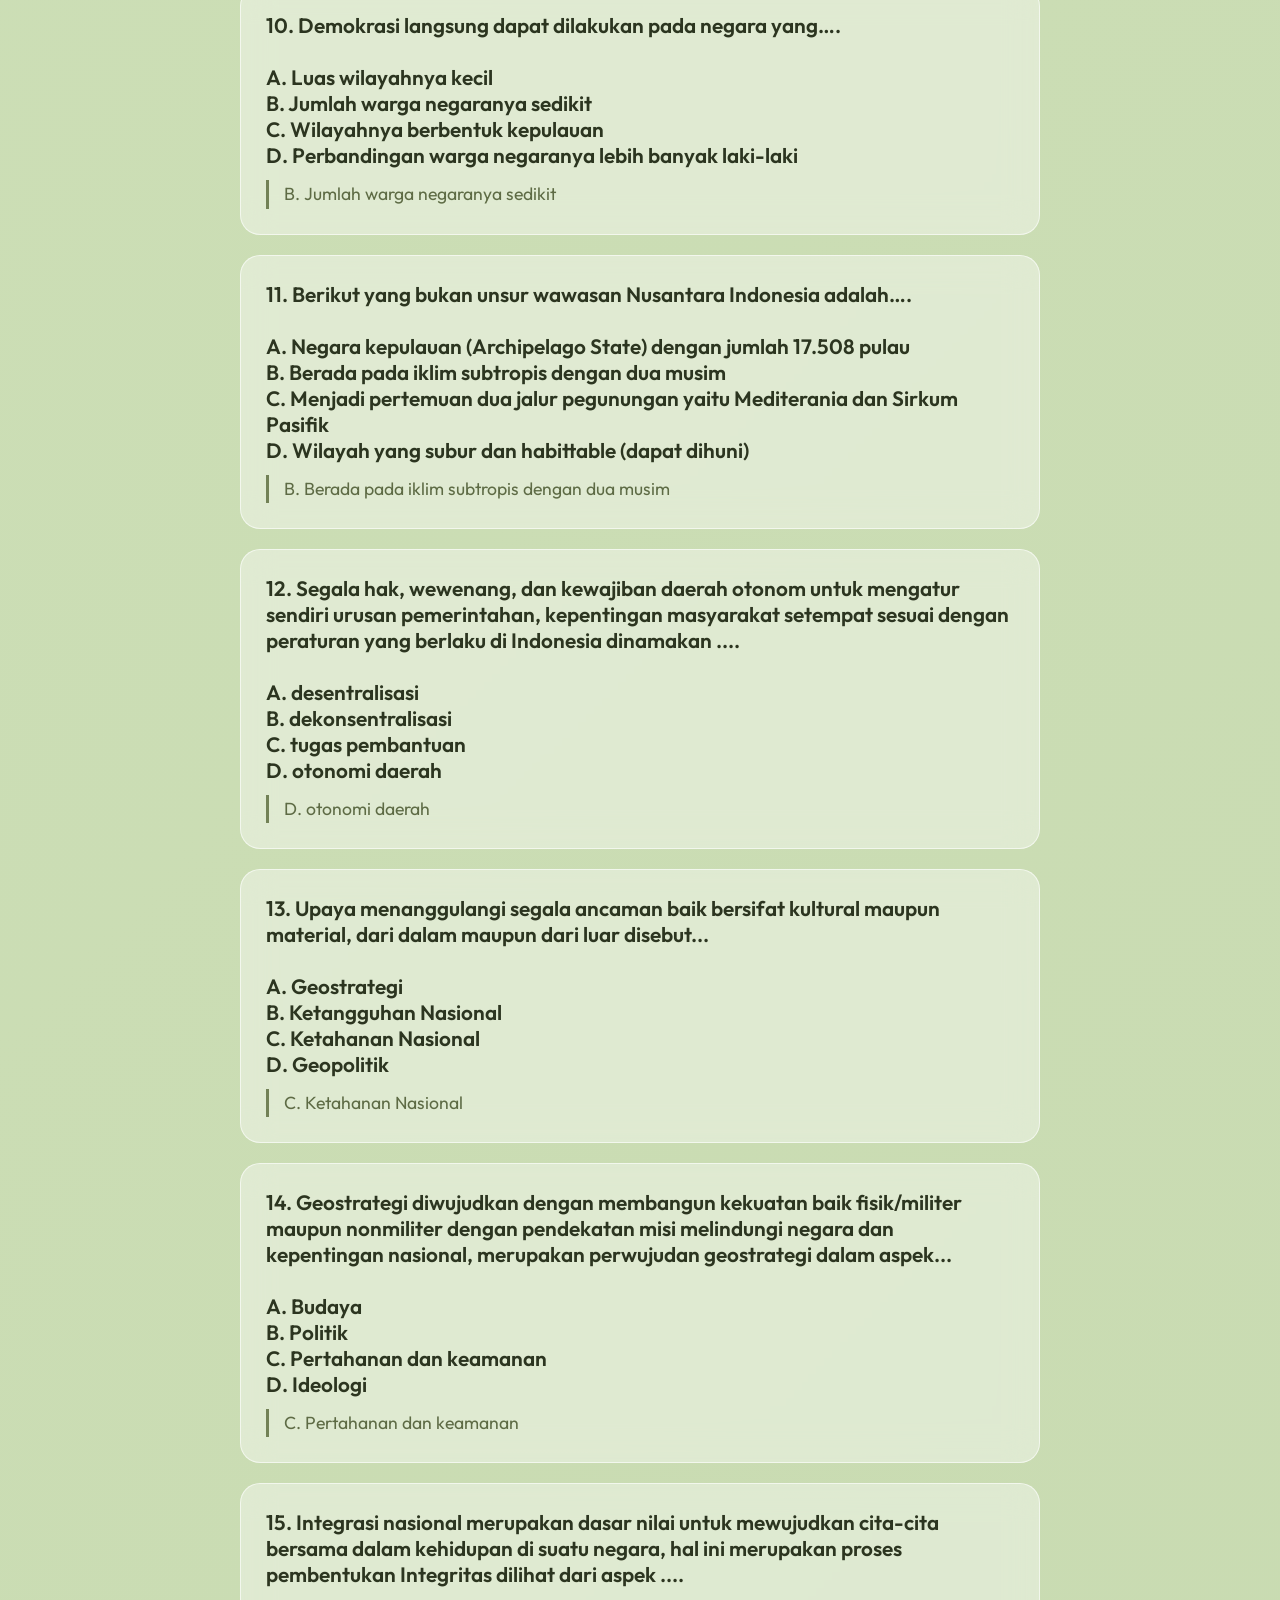
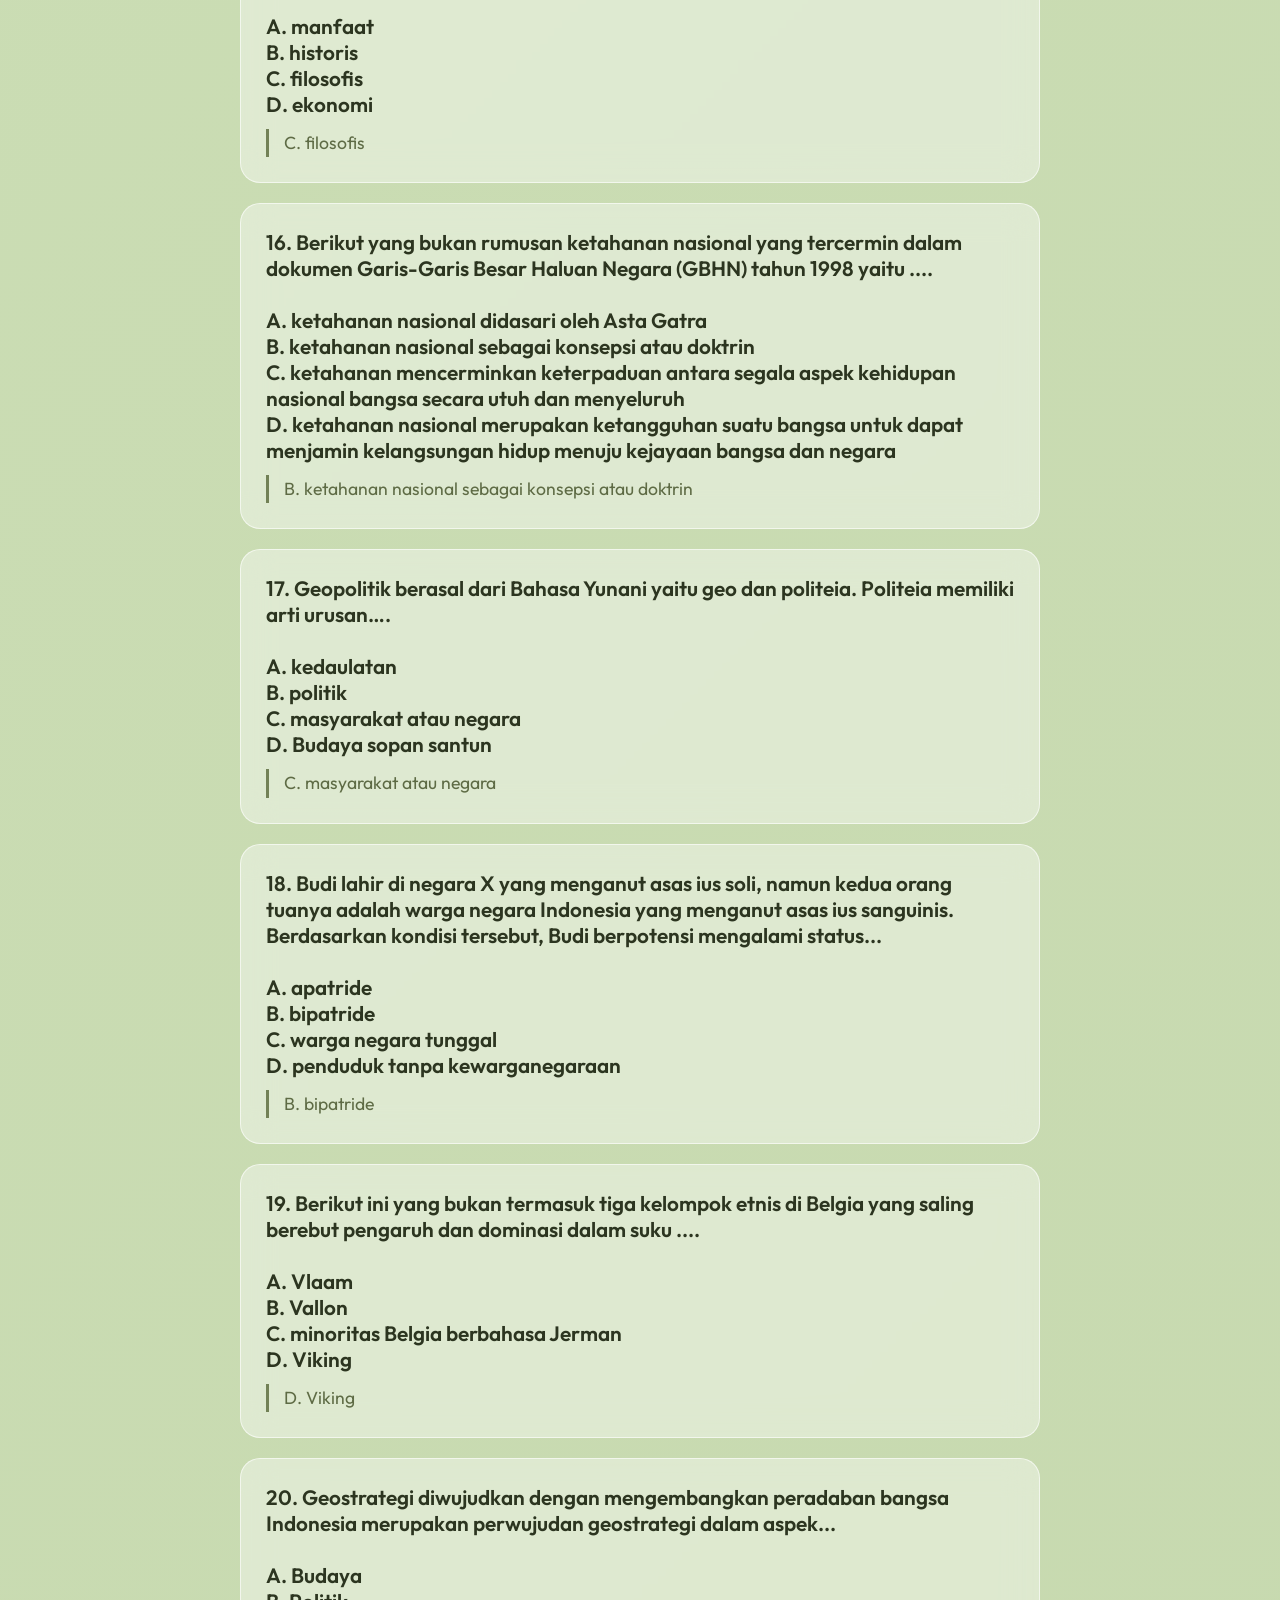
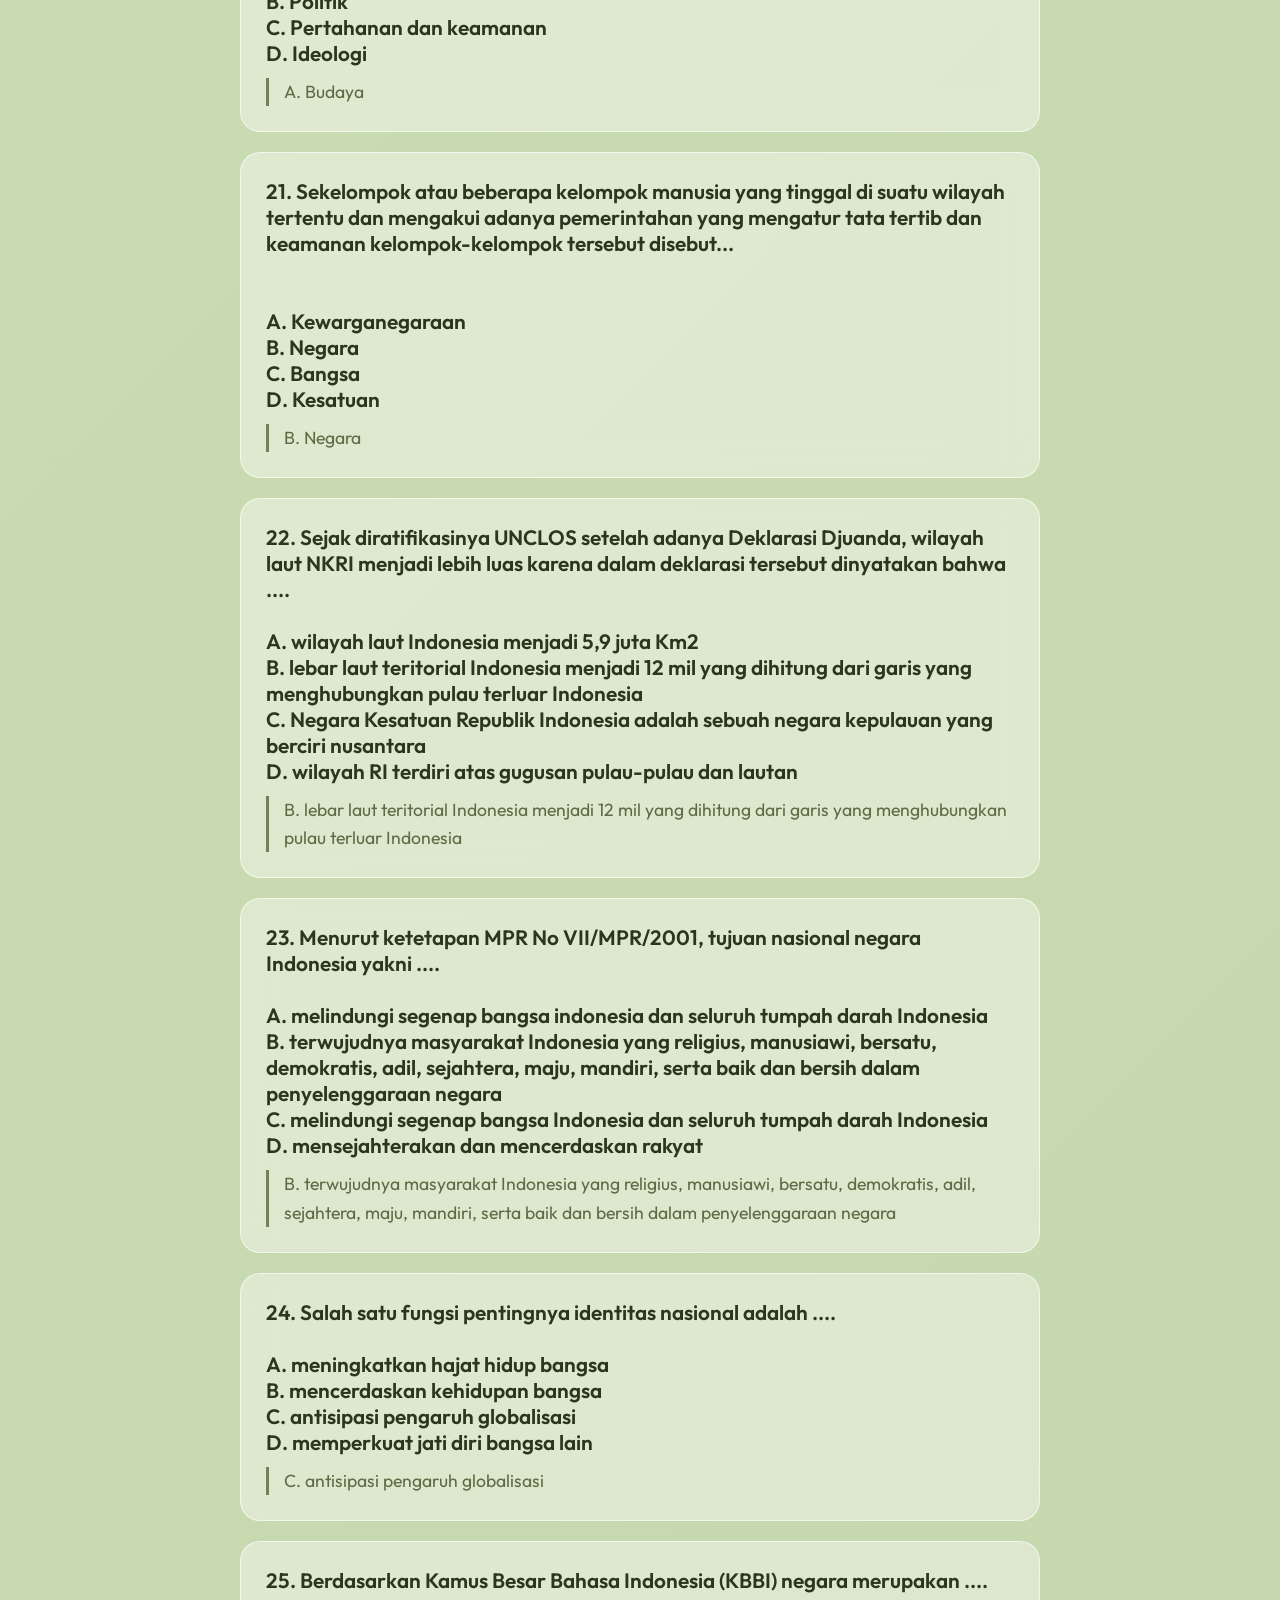
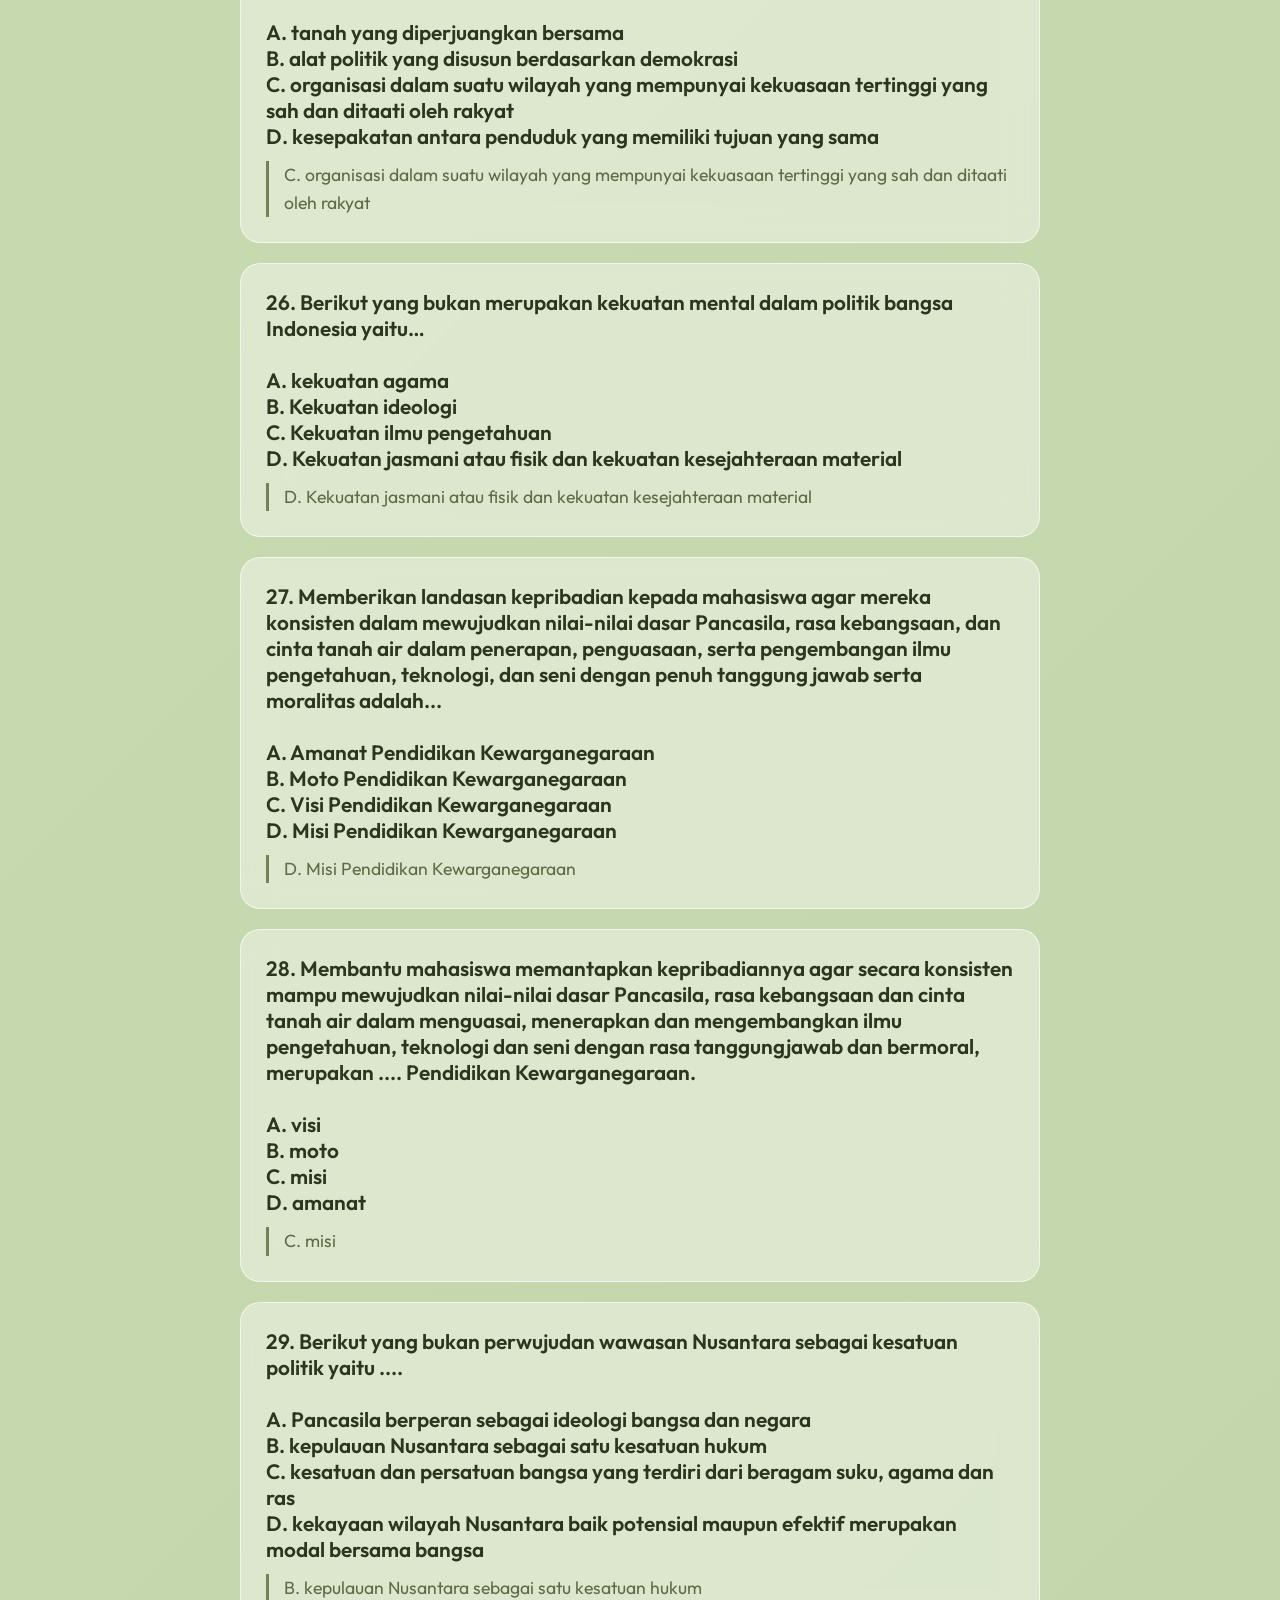
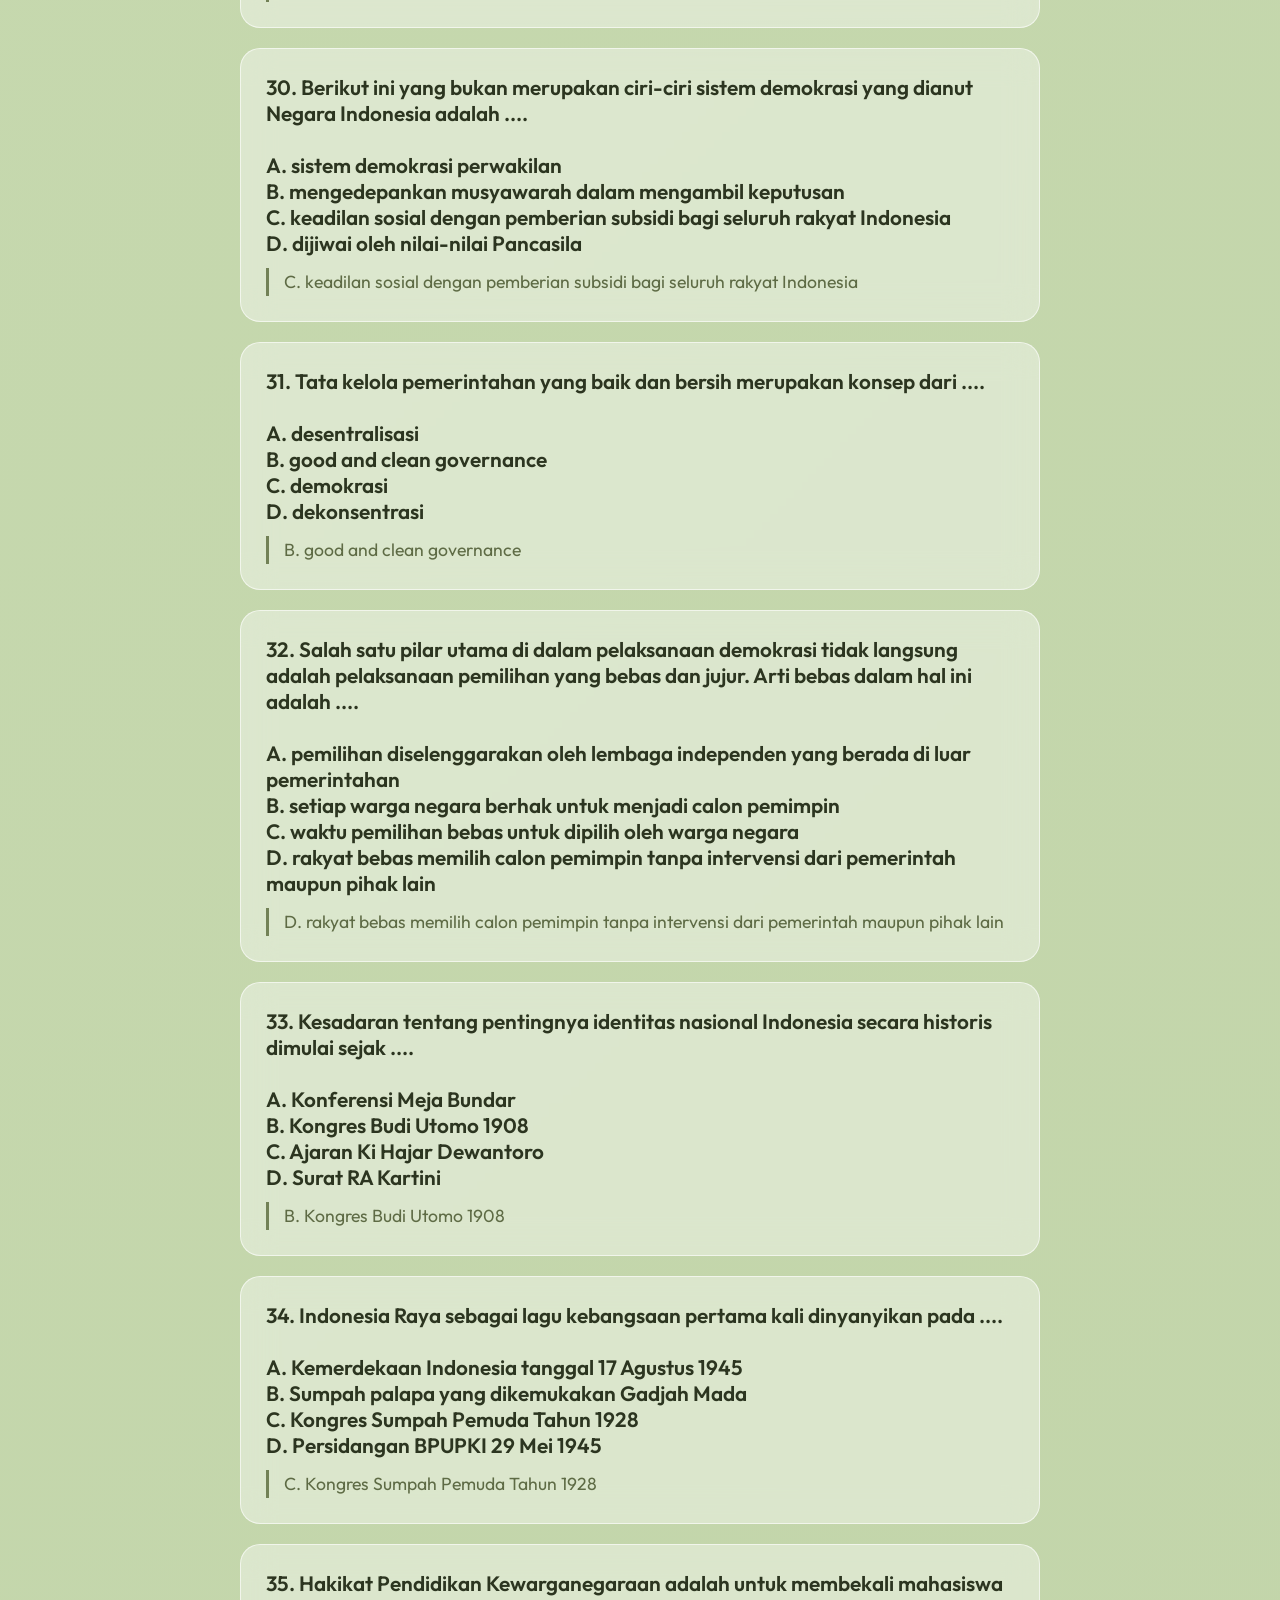
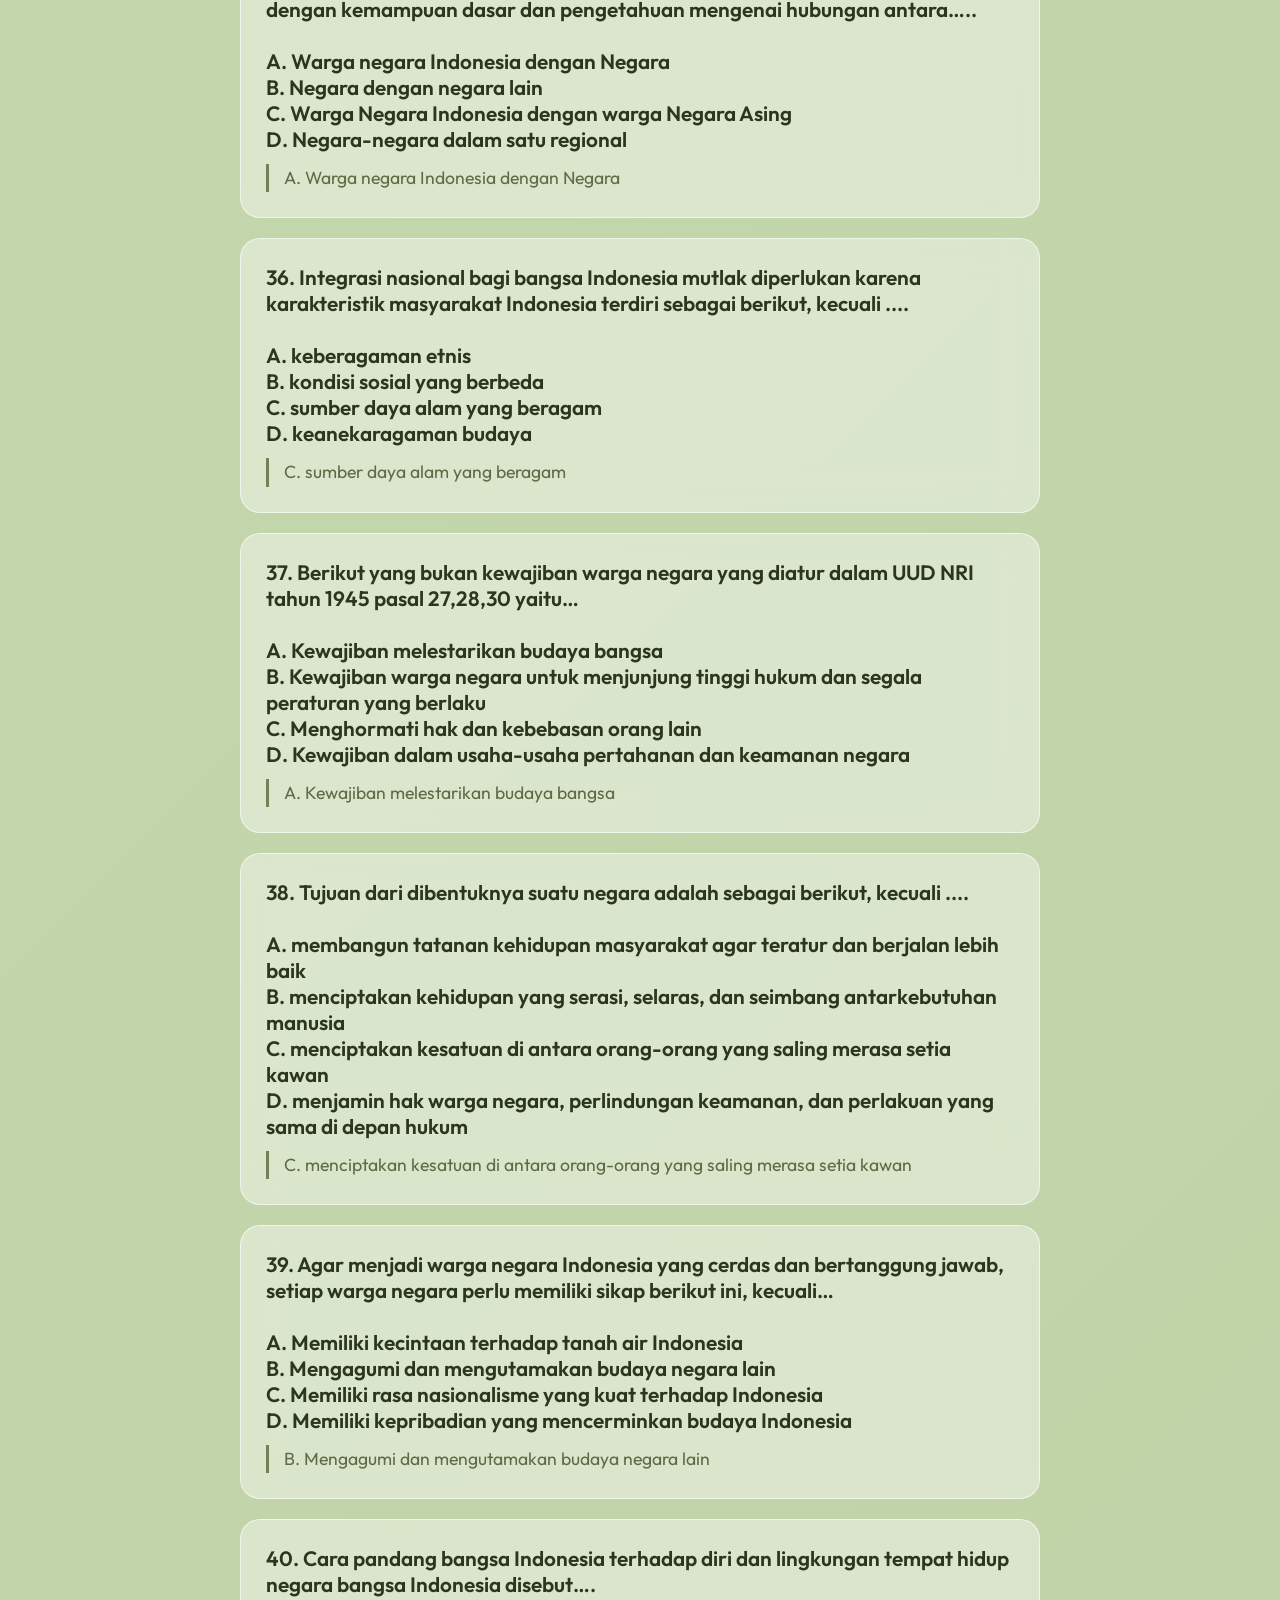
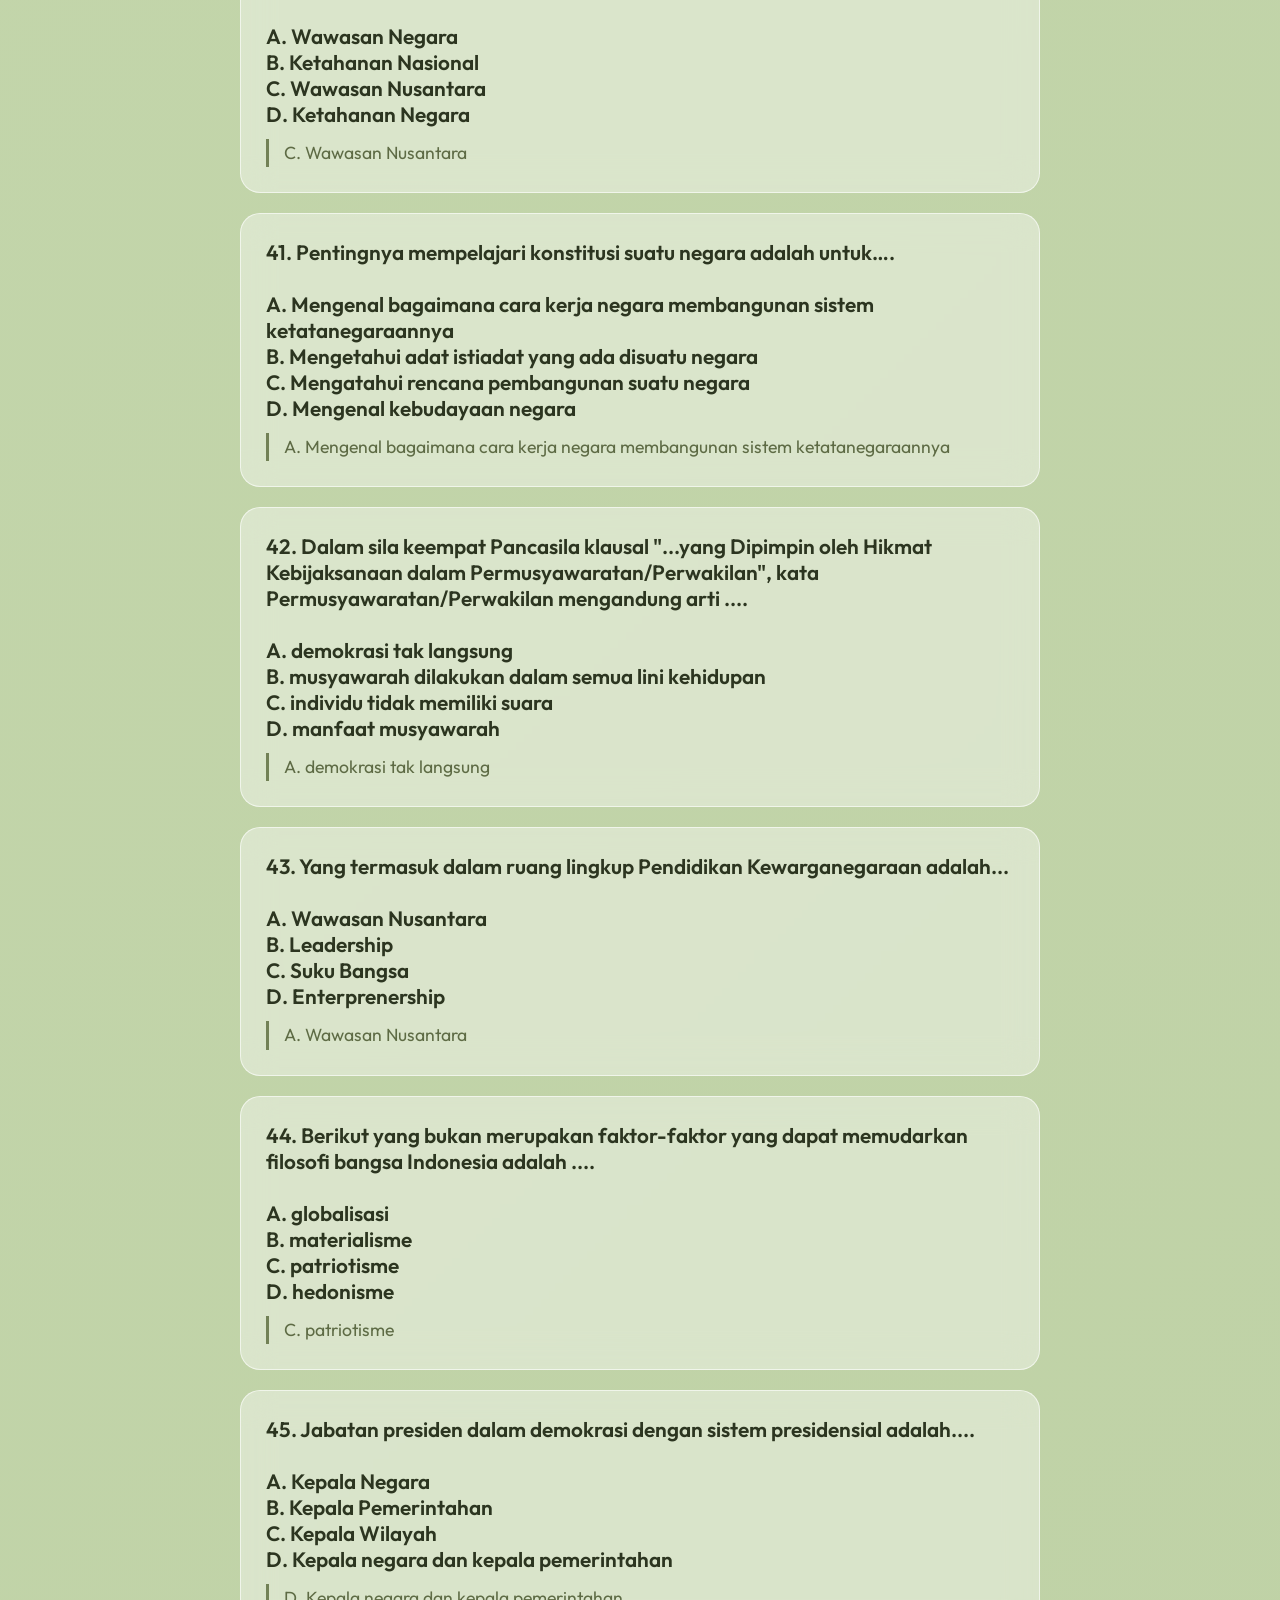
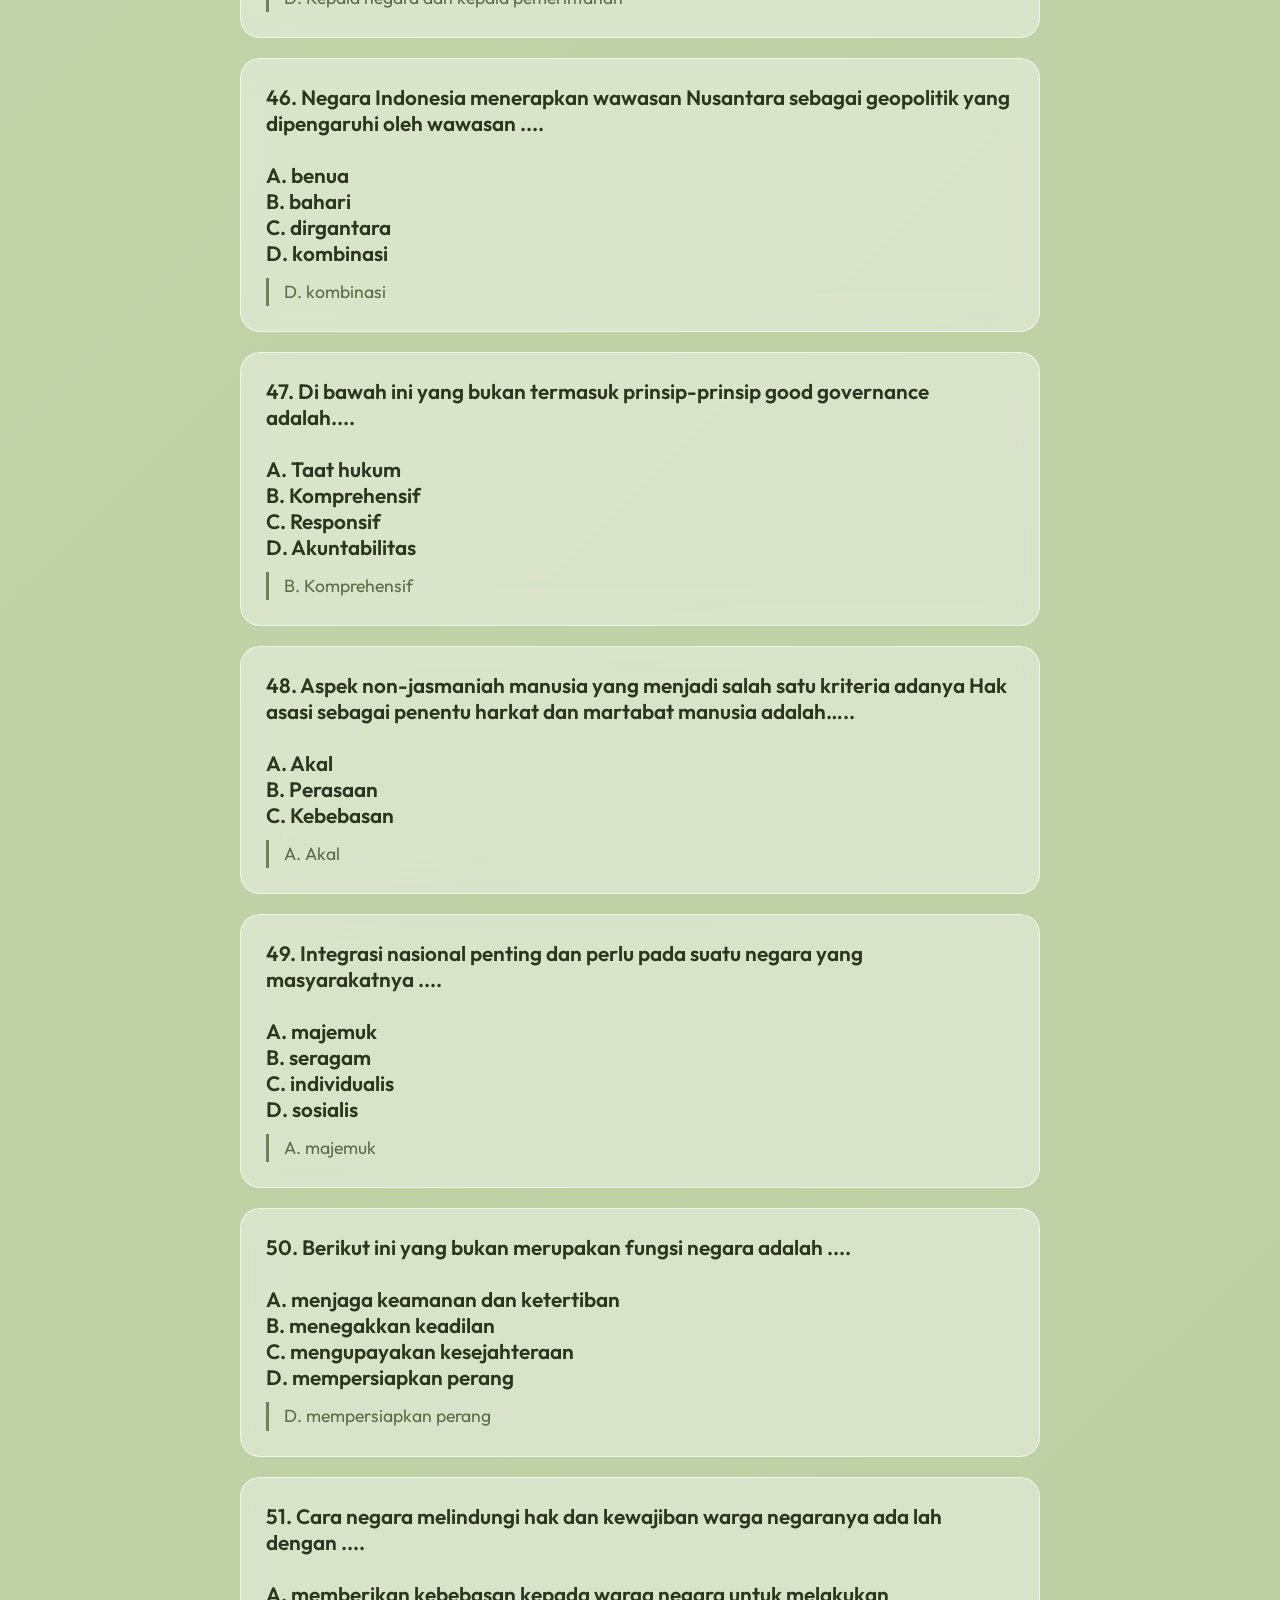
==== commit e74c8144: "Add 37 new unique questions for Agama Buddha (BUD)" ====
--- a/index.html
+++ b/index.html
@@ -1076,6 +1076,154 @@
             {
                         "q": "50. Di sisi lain, jenis meditasi tingkat lanjut yang bertujuan untuk melihat hakikat segala fenomena jasmani dan rohani secara nyata apa adanya (menyadari proses timbul dan tenggelamnya fenomena, Anicca), guna mencabut akar kebodohan batin dan mencapai pandangan terang (pencerahan tertinggi), dinamakan meditasi....\n\nA. Vipassana Bhavana\nB. Samatha Bhavana\nC. Meditasi Relaksasi Murni\nD. Meditasi Berjalan",
                         "a": "A. Vipassana Bhavana"
+            },
+            {
+                        "q": "51. Tujuan benar tertinggi yang dapat dicapai manusia dengan mempraktikan ajaran Buddha dengan benar adalah...\n\nA. Merealisasi Nibbana\nB. Terlahir menjadi Dewa\nC. Terlahir menjadi Brahma\nD. Terlahir di alam-alam Surga",
+                        "a": "A. Merealisasi Nibbana"
+            },
+            {
+                        "q": "52. Keserakahan (lobha) dalam diri manusia dapat menjerumuskan ke alam setan. Ciri-ciri dari keserakahan adalah...\n\nA. Membenci dan menolak objek\nB. Masa bodoh dan ragu-ragu\nC. Merasa puas dan bersyukur\nD. Melekat dan menyenangi objek",
+                        "a": "D. Melekat dan menyenangi objek"
+            },
+            {
+                        "q": "53. Kebencian (dosa) dalam diri manusia dapat menjerumuskan ke alam neraka. Ciri-ciri dari sifat kebencian adalah...\n\nA. Menolak objek dan menjelek-jelekan\nB. Masa bodoh dan ragu-ragu\nC. Merasa puas dan bersyukur\nD. Melekat dan menyenangi objek",
+                        "a": "A. Menolak objek dan menjelek-jelekan"
+            },
+            {
+                        "q": "54. Berikut yang merupakan hakikat Ketuhanan Yang Maha Esa dalam Agama Buddha adalah...\n\nA. Menjelma, dilahirkan\nB. Berbentuk, tidak kekal\nC. Tidak dilahirkan, tidak menjelma, mutlak\nD. Mengasihi, menyayangi",
+                        "a": "C. Tidak dilahirkan, tidak menjelma, mutlak"
+            },
+            {
+                        "q": "55. Pencapaian luhur dalam mempraktikan ajaran Buddha dengan benar adalah batin terbebas dari keserakahan (lobha), kebencian (dosa) dan kebodohan batin (moha) sehingga dapat merealisasi...\n\nA. Arupa Brahma\nB. Rupa Brahma\nC. Kama Dewa\nD. Nibbana",
+                        "a": "D. Nibbana"
+            },
+            {
+                        "q": "56. Hakikat manusia menurut ajaran Buddha adalah gabungan unsur jasmani (rupa) dan unsur batin (nama). Berikut yang termasuk unsur-unsur dari batin (nama) adalah...\n\nA. Mata, telinga, hidung dan lidah\nB. Serakah, benci, ragu-ragu dan kemalasan\nC. Perasaan, pencerapan, bentuk-bentuk pikiran dan kesadaran\nD. Mengasihi, menyayangi, kegembiraan dan batin seimbang",
+                        "a": "C. Perasaan, pencerapan, bentuk-bentuk pikiran dan kesadaran"
+            },
+            {
+                        "q": "57. Manusia yang memiliki ciri mental bajik dan tercermin dalam perilakunya yang menghindari pembunuhan, menghindari pencurian, menghindari asusila, menghindari ucapan bohong adalah termasuk tipe manusia....\n\nA. Manussa-tiracchano\nB. Manussa-manusso\nC. Manussa-peto\nD. Manussa-deva",
+                        "a": "B. Manussa-manusso"
+            },
+            {
+                        "q": "58. Makhluk-makhluk yang terlahir melalui kandungan terlebih dahulu seperti manusia dan beberapa makhluk lainnya, disebut kelahiran...\n\nA. Opapatika yoni\nB. Sansedaja yoni\nC. Jalabuja yoni\nD. Andaja yoni",
+                        "a": "C. Jalabuja yoni"
+            },
+            {
+                        "q": "59. Ada 31 dimensi alam kehidupan menurut ajaran Buddha. Alam kehidupan juga disebut Tri loka: Kama Bhumi, Rupa Bhumi dan Arupa Bhumi. Dalam Kama Bhumi terdapat 4 alam penderitaan: alam neraka, binatang, setan dan asura. Sifat-sifat batin yang menyebabkan makhluk terlahir di 4 alam penderitaan adalah....\n\nA. Metta, karuna, mudita dan uphekka\nB. Dana, sila, khsanti dan virya\nC. Bhavana, veyyavaca, dhamma savana dan dhamma desana\nD. Lobha, dosa, moha dan vyapada",
+                        "a": "D. Lobha, dosa, moha dan vyapada"
+            },
+            {
+                        "q": "60. Asal mula penderitaan (dukha samudaya) yang dijelaskan oleh Buddha dalam ajaran empat kebenaran mulia adalah...\n\nA. Sila, Samadhi dan panna\nB. Metta, karuna dan mudita\nC. Kama tanha, bhava tanha dan vibhava tanha\nD. Anicca, dukha dan anatta",
+                        "a": "C. Kama tanha, bhava tanha dan vibhava tanha"
+            },
+            {
+                        "q": "61. Jalan mulia berunsur delapan (Ariya Aṭṭhaṅgika Magga) isinya dapat dikelompokan menjadi Sila, Samadhi dan Panna. Isi dari kelompok sila adalah......\n\nA. Daya upaya benar, perhatian benar dan konsentrasi benar\nB. Ucapan benar, perbuatan benar, dan penghidupan benar\nC. Pandangan benar atau pengertian benar dan pikiran benar\nD. Tidak membunuh, tidak mencuri dan tidak berbohong",
+                        "a": "B. Ucapan benar, perbuatan benar, dan penghidupan benar"
+            },
+            {
+                        "q": "62. Terlahir sebagai manusia dengan jasmani yang sempurna, sehat, kuat, rupawan dan berusia panjang. Menurut ajaran hukum karma berkah-berkah tersebut merupakan buah dari perbuatan masa lampau....\n\nA. Gemar menyakiti makhluk lain\nB. Gemar mencuri dan menipu\nC. Gemar melindungi dan menyelamatkan makhluk lain\nD. Gemar mendengarkan dhamma desana",
+                        "a": "C. Gemar melindungi dan menyelamatkan makhluk lain"
+            },
+            {
+                        "q": "63. Segala sesuatu yang terbentuk dari perpaduan adalah tidak kekal, akan mengakibatkan penderitaan jika dilekati. Kebenaran bahwa segala sesuatu tidak kekal adalah hukum...\n\nA. Dukha\nB. Anatta\nC. Kama\nD. Anicca",
+                        "a": "D. Anicca"
+            },
+            {
+                        "q": "64. Hal berikut yang termasuk unsur dalam hukum sebab-musabab yang saling bergantungan (paticcasamuppāda) adalah...\n\nA. Sila, samadhi dan panna\nB. Metta, karuna dan mudita\nC. Lobha, dosa dan moha\nD. Phassa, vedana dan tanha",
+                        "a": "D. Phassa, vedana dan tanha"
+            },
+            {
+                        "q": "65. Di era industri 4.0 kemajuan teknologi khususnya teknologi komunikasi sangat pesat sekali. Para generasi muda/milenial dapat mengakses berbagai informasi melalui media internet. Berikut hal yang harus dihindari dalam menggunakan media internet adalah...\n\nA. Mengakses materi ajaran Buddha, menyimak video Dhamma desana\nB. Mengakses materi pendidikan untuk peningkatan kompetensi\nC. Menyebarkan kebencian, menyebarkan berita hoax dan akses situs pornografi\nD. Jual-beli online yang benar",
+                        "a": "C. Menyebarkan kebencian, menyebarkan berita hoax dan akses situs pornografi"
+            },
+            {
+                        "q": "66. Suatu ketika Putri melihat segerombolan semut terjebak dalam kubangan air di pekarangan rumahnya. Karena Putri adalah umat Buddha kemudian Ia tergerak dan berusaha membebaskan semut-semut tersebut dari kubangan air. Perbuatan Putri selaras dengan praktik Pancasila Buddhis ke...\n\nA. Sila ke-1\nB. Sila ke-2\nC. Sila ke-3\nD. Sila ke-5",
+                        "a": "A. Sila ke-1"
+            },
+            {
+                        "q": "67. Rajasa adalah seorang pejabat, suatu ketika Dia diberi sejumlah uang yang sangat besar agar Rajasa mau memenangkan sebuah perusahaan dalam sebuah tender proyek. Rajasa adalah umat Buddha yang baik sehingga dengan tegas Dia menolak uang suap tersebut. Perbuatan Rajasa selaras dengan praktik pancasila Buddhis ke...\n\nA. Sila ke-1\nB. Sila ke-2\nC. Sila ke-3\nD. Sila ke-5",
+                        "a": "B. Sila ke-2"
+            },
+            {
+                        "q": "68. Sona adalah seorang pemuda yang telah sukses, di usia yang masih muda telah menjadi orang kaya. Sebagai pemuda sukses Ia memiliki banyak teman. Suatu ketika dalam sebuah acara pesta Sona ditawari oleh teman-temannya untuk mengkonsumsi minuman keras dan narkoba. Sona adalah umat Buddha yang bajik sehingga Dia menolak dengan tegas segala minuman keras dan narkoba yang ditawarkan. Perbuatan Sona selaras dengan praktik pancasila Buddhis ke....\n\nA. Sila ke-1\nB. Sila ke-2\nC. Sila ke-3\nD. Sila ke-5",
+                        "a": "D. Sila ke-5"
+            },
+            {
+                        "q": "69. Sahabat yang menjaga kita sewaktu kita lengah, ia menjaga harta kita sewaktu kita lengah, ia melindungi kita sewaktu kita dalam keadaan ketakutan dan ia memberi lebih daripada yang kita berikan. Kualitas tersebut adalah ciri sahabat....\n\nA. Sahabat di waktu senang dan susah\nB. Sahabat yang memberi nasehat baik\nC. Sahabat yang bersimpati\nD. Sahabat penolong (Upakara)",
+                        "a": "D. Sahabat penolong (Upakara)"
+            },
+            {
+                        "q": "70. Persamaan Ilmu pengetahuan dan agama Buddha dalam menemukan kebenaran adalah...\n\nA. Spekulasi, dogmatis dan gaib\nB. Wahyu, dogmatis dan empiris\nC. Objektif, metodis, sistematis dan universal\nD. Teoritis, dogmatis dan universal",
+                        "a": "C. Objektif, metodis, sistematis dan universal"
+            },
+            {
+                        "q": "71. Dengan perkembangan Ilmu pengetahuan dan teknologi maka ajaran Buddha semakin banyak terbuktikan kebenarannya yang tak terbantahkan, hal tersebut terjadi karena ajaran Buddha bersifat....\n\nA. Objektif, nyata dan universal\nB. Spekulasi, wahyu dan dogmatis\nC. Propaganda, politis dan tradisional\nD. Mistis, gaib dan teoritis",
+                        "a": "A. Objektif, nyata dan universal"
+            },
+            {
+                        "q": "72. Hasil pencapaian ilmu pengetahuan dan teknologi modern berupa telepon, jika dihubungkan dengan pencapaian praktik samadhi berupa abhina yang memiliki kemampuan batin untuk...\n\nA. Melihat makhluk di tempat/alam lain (dibbacakhu-nana)\nB. Terbang di angkasa (iddhividdhi-nana)\nC. Mampu membaca pikiran orang lain (cetopariya-nana)\nD. Mendengar suara dari jarak jauh (dibbasota-nana)",
+                        "a": "D. Mendengar suara dari jarak jauh (dibbasota-nana)"
+            },
+            {
+                        "q": "73. Kemampuan batin luar biasa (abhina) seperti: terbang di angkasa, berjalan di atas air, membaca pikiran orang lain, melihat makhluk di dimensi lain, mendengar suara jarak jauh dapat diperoleh setiap orang dengan cara melatih samadhi. Namun hal tersebut tidak diutamakan oleh Buddha, dikarenakan...\n\nA. Dapat menolong orang lain\nB. Dapat menjadi pelindung diri\nC. Tidak dapat membebaskan diri dari dukha\nD. Dapat menjadi sumber kebahagiaan",
+                        "a": "C. Tidak dapat membebaskan diri dari dukha"
+            },
+            {
+                        "q": "74. Pandangan yang menganggap agamanya sebagai satu-satunya agama yang benar dan agama yang lain sebagai jalan kesesatan disebut...\n\nA. Pluralisme\nB. Inklusivisme\nC. Eksklusivisme\nD. Paralelisme",
+                        "a": "C. Eksklusivisme"
+            },
+            {
+                        "q": "75. Peran agama dalam menyucikan perbuatan manusia sehingga perbuatan manusia dilandasi dengan tulus ikhlas dan penuh pengabdian yang suci disebut....\n\nA. Motivator\nB. Kreator\nC. Integrator\nD. Sublimator",
+                        "a": "D. Sublimator"
+            },
+            {
+                        "q": "76. Makna semboyan yang terdapat dalam kitab Sutasoma berbunyi “Siwa Buddha Bhinneka Tunggal Ika Tan Hana Dharma Mangrawa”. Semboyan tersebut bermakna...\n\nA. Berbeda tetap jaya, bersatu padu untuk negara\nB. Berbeda tetap satu, kukuh pada agamaku\nC. Berbeda tetapi tetap satu, tak ada kebenaran yang mendua\nD. Berbeda itu indah, lupakan perbedaan",
+                        "a": "C. Berbeda tetapi tetap satu, tak ada kebenaran yang mendua"
+            },
+            {
+                        "q": "77. Sikap yang saling menghargai dan menghormati kelompok-kelompok atau antara individu dalam masyarakat atau ruang lingkup lainnya disebut...\n\nA. Toleransi\nB. Inklusivisme\nC. Eksklusivisme\nD. Paralelisme",
+                        "a": "A. Toleransi"
+            },
+            {
+                        "q": "78. Di bawah ini yang termasuk unsur-unsur sikap penting dalam mewujudkan kerukunan hidup adalah....\n\nA. Tenggang rasa, kasih sayang dan pengendalian diri\nB. Empati, tenggang rasa dan perfeksionis\nC. Pengendalian diri, tanggung jawab dan pesimis\nD. Ambisius, kasih sayang dan tanggung jawab",
+                        "a": "A. Tenggang rasa, kasih sayang dan pengendalian diri"
+            },
+            {
+                        "q": "79. Seseorang dapat disebut sebagai umat Buddha atau bagian dari masyarakat Buddhis diawali dengan...\n\nA. Melaksanakan praktik ajaran Buddha\nB. Melaksanakan praktik meditasi\nC. Menyatakan berlindung kepada Triratna dengan keyakinan\nD. Memberikan persembahan kepada Bhikku Sangha",
+                        "a": "C. Menyatakan berlindung kepada Triratna dengan keyakinan"
+            },
+            {
+                        "q": "80. Hal yang membedakan antara golongan Pabbajita dan Garavasa dalam kemasyarakatan Buddhis adalah...\n\nA. Tempat tinggal sehari-hari\nB. Cita-cita tertinggi yang ingin dicapai\nC. Prinsip hidup sehari-hari\nD. Aturan hidup yang dijalankan",
+                        "a": "D. Aturan hidup yang dijalankan"
+            },
+            {
+                        "q": "81. Pancasila Buddhis bagi umat Buddha yang telah divisudhi menjadi upasaka/upasika adalah ...\n\nA. Hak untuk dilaksanakan atau tidak\nB. Kewajiban untuk diulang dalam doa\nC. Kewajiban karena dengan sadar mengambilnya\nD. Tidak harus dilaksanakan jika tidak mampu",
+                        "a": "C. Kewajiban karena dengan sadar mengambilnya"
+            },
+            {
+                        "q": "82. Dalam Sigalovada Sutta, Buddha telah mengajarkan bagaimana seharusnya kewajiban Upasaka dan Upasika terhadap golongan petapa/Bhikku adalah ...\n\nA. Menunjang kebutuhan hidupnya, menyambut kedatangannya, bersikap hormat dengan cinta kasih.\nB. Mencegah berbuat jahat, menganjurkan berbuat baik dan menunjukkan jalan ke surga\nC. Bersikap setia, memberikannya perhiasan dan selalu bersikap ramah\nD. Melindunginya sewaktu ia lengah, melindungi harta miliknya sewaktu ia lengah dan menghormati keluarganya.",
+                        "a": "A. Menunjang kebutuhan hidupnya, menyambut kedatangannya, bersikap hormat dengan cinta kasih."
+            },
+            {
+                        "q": "83. Seni dan ilmu untuk meraih kekuasaan secara konstitusional maupun non konstitusional, Usaha yang ditempuh warga negara untuk mewujudkan kebaikan bersama. Pernyataan tersebut termasuk makna dari ...\n\nA. Politis\nB. Politisi\nC. Demokrasi\nD. Politik",
+                        "a": "D. Politik"
+            },
+            {
+                        "q": "84. Sistem pemerintahan dari rakyat, oleh rakyat dan untuk rakyat. Rakyat berpartisipasi aktif dalam kebijakan pemerintah. Pernyataan tersebut merujuk pada sistem pemerintahan ...\n\nA. Autokrasi\nB. Aristokrasi\nC. Federal\nD. Demokrasi",
+                        "a": "D. Demokrasi"
+            },
+            {
+                        "q": "85. Berikut ciri-ciri utama Demokrasi Pancasila....\n\nA. Mengutamakan kepentingan individu, kelompok dan golongan\nB. Mengutamakan kekuasaan, kekayaan dan kekuatan\nC. Harus mematuhi pimpinan, keputusan ada pada pimpinan dan dapat memaksakan kehendak\nD. Mengutamakan musyawarah mufakat, kepentingan bangsa serta negara dan tidak memaksakan kehendak kepada orang lain",
+                        "a": "D. Mengutamakan musyawarah mufakat, kepentingan bangsa serta negara dan tidak memaksakan kehendak kepada orang lain"
+            },
+            {
+                        "q": "86. Pemimpin ideal menurut ajaran Buddha hendaknya memiliki kualitas Dasa Raja Dhamma. Berikut beberapa kualitas dari Dasa Raja Dhamma adalah ....\n\nA. Memiliki kemurahan hati, moralitas yang luhur dan jujur serta tulus hati\nB. Memiliki tubuh rupawan, selalu rapih dan kaya raya\nC. Memiliki keberanian perang, ahli dalam ekonomi dan ahli dalam politik\nD. Keturunan raja/penguasa, berpendidikan tinggi dan memiliki kesaktian",
+                        "a": "A. Memiliki kemurahan hati, moralitas yang luhur dan jujur serta tulus hati"
+            },
+            {
+                        "q": "87. Buddha telah mengajarkan bagaimana syarat suatu bangsa jika ingin tetap sejahtera dalam Mahaparinibbana Sutta. Berikut termasuk syarat agar bangsa tetap sejahtera adalah ...\n\nA. Sering mengadakan musyawarah, selalu menganjurkan kedamaian dan menghormati tempat-tempat suci.\nB. Terus melebarkan kekuasaan, memperkuat persenjataan dan memperkuat ekonomi\nC. Sering mengadakan latihan militer, eksplorasi energi dan memperkuat pertanian\nD. Menguasai rakyat dengan militer, memaksa rakyat patuh dan mengutamakan ekonomi",
+                        "a": "A. Sering mengadakan musyawarah, selalu menganjurkan kedamaian dan menghormati tempat-tempat suci."
             }
 ];
 
